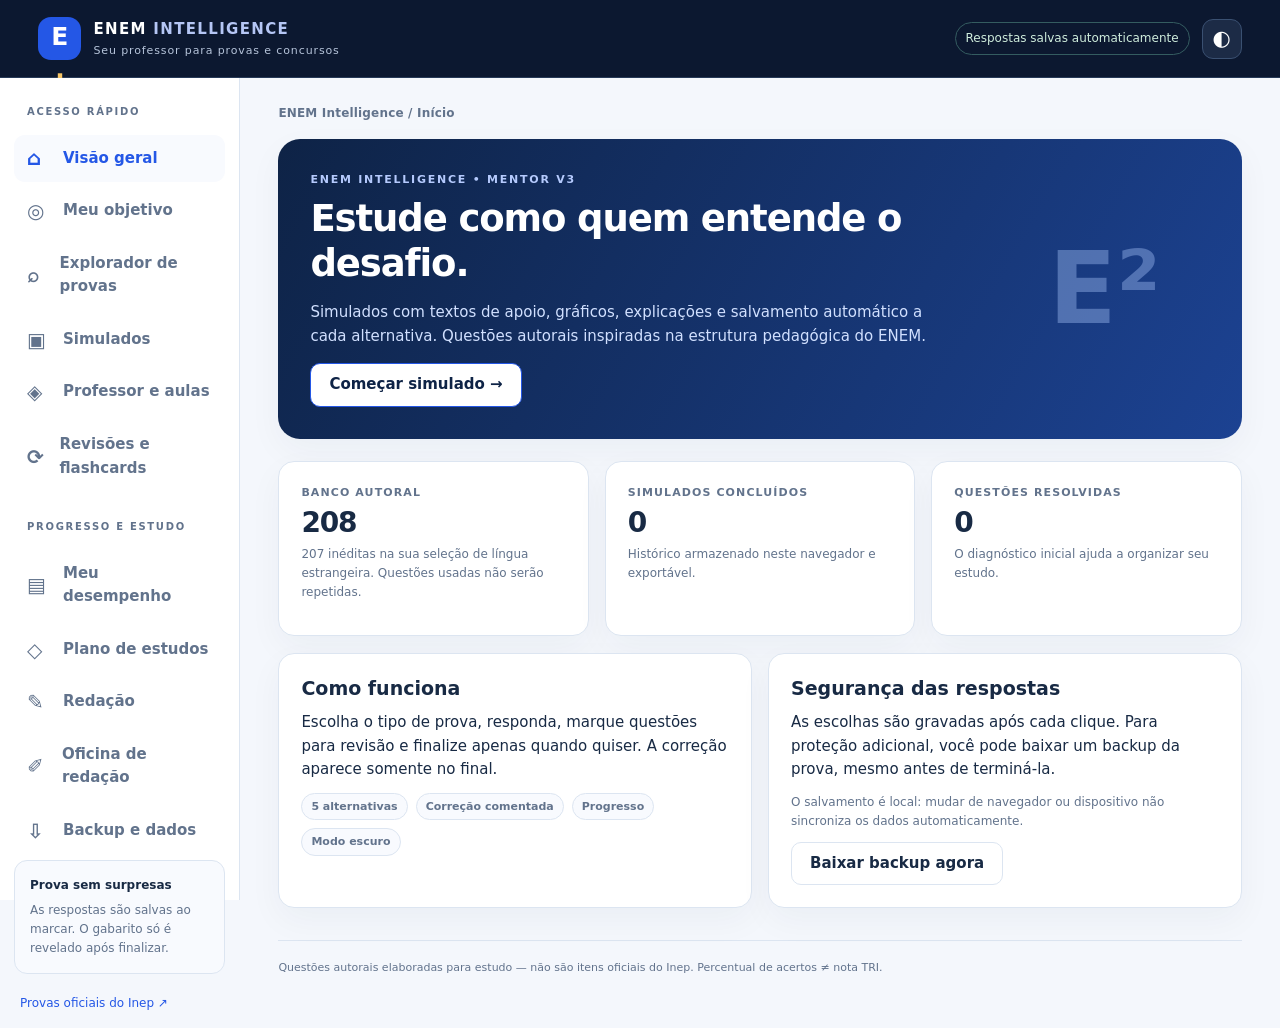
==== index.html @ 6d813be5 "feat: dois modos de tempo nos simulados com finalização automática segura" ====
<!doctype html>
<html lang="pt-BR">
<head>
  <meta charset="UTF-8">
  <meta name="viewport" content="width=device-width, initial-scale=1">
  <meta name="theme-color" content="#0c1830">
  <meta name="description" content="ENEM Intelligence: simulados autorais com textos de apoio, gráficos, correção comentada e salvamento automático.">
  <title>ENEM Intelligence | Simulador de provas</title>
  <style id="bundled-styles">:root{--bg:#f4f7fc;--card:#fff;--wash:#f8fafe;--text:#182a44;--muted:#62738c;--border:#dce5f1;--navy:#0c1830;--blue:#2457e6;--accent:#f5b547;--good:#08785e;--bad:#b43842;--warn:#886111;--goodbg:#e6f7ef;--badbg:#ffedf0;--warnbg:#fff6e3;--shadow:0 12px 34px rgba(21,43,78,.045)}
[data-theme=dark]{--bg:#0b1528;--card:#14223a;--wash:#182945;--text:#edf3ff;--muted:#a9bdd8;--border:#30435d;--navy:#081222;--blue:#85a6ff;--accent:#f5b547;--good:#69e2b6;--bad:#ff9ea4;--warn:#ffda8c;--goodbg:#10392f;--badbg:#462934;--warnbg:#49391e;--shadow:none}
*{box-sizing:border-box}html{scroll-behavior:smooth}body{margin:0;background:var(--bg);color:var(--text);font:15px/1.57 system-ui,-apple-system,Segoe UI,Roboto,Arial,sans-serif}button,input,textarea,select{font:inherit}button{cursor:pointer}button:disabled{cursor:not-allowed;opacity:.45}a{color:var(--blue)}.hidden{display:none!important}.skip{position:absolute;left:-999px;top:8px;background:#fff;color:#001;padding:8px;z-index:500}.skip:focus{left:8px}button:focus-visible,input:focus-visible,select:focus-visible,textarea:focus-visible,a:focus-visible{outline:3px solid var(--accent);outline-offset:3px}
.topbar{height:78px;background:var(--navy);color:#fff;display:flex;justify-content:space-between;align-items:center;padding:0 clamp(18px,3vw,44px);position:sticky;top:0;z-index:20;border-bottom:1px solid #273a58}.brand{display:flex;gap:12px;align-items:center;color:#fff;text-decoration:none}.brand strong{display:block;letter-spacing:.09em;font-size:15px}.brand em{font-style:normal;color:#b5c6f5}.brand small{display:block;color:#b6c4da;font-size:11px;letter-spacing:.08em}.logo{background:var(--blue);display:grid;place-items:center;width:43px;height:43px;border-radius:13px;font-size:25px;font-weight:900}.logo span{color:#f5c567}.top-actions{display:flex;align-items:center;gap:12px}.save-pill{font-size:12px;color:#cfecdc;border:1px solid #345c60;border-radius:50px;padding:6px 10px;max-width:260px}.save-pill.warn{color:#ffe9b6;border-color:#8f742b}.icon-btn{border:1px solid #3a5071;background:#1c2b46;color:#fff;border-radius:11px;min-width:40px;height:40px;font-size:21px}.mobile-menu{display:none}.shell{display:grid;grid-template-columns:240px minmax(0,1fr);min-height:calc(100vh - 78px)}.sidebar{position:sticky;top:78px;align-self:start;height:calc(100vh - 78px);background:var(--card);border-right:1px solid var(--border);padding:26px 14px;display:flex;flex-direction:column;gap:5px}.side-label{font-size:10px;font-weight:800;letter-spacing:.17em;color:var(--muted);margin:0 13px 10px}.navitem{border:0;width:100%;text-align:left;background:transparent;color:var(--muted);border-radius:11px;padding:12px 13px;display:flex;gap:14px;align-items:center;font-weight:650}.navitem span{font-size:20px;width:22px;line-height:1}.navitem:hover,.navitem.active{background:var(--wash);color:var(--blue)}.side-note{border:1px solid var(--border);padding:15px;margin-top:auto;background:var(--wash);border-radius:13px;display:grid;gap:7px}.side-note strong{font-size:12px}.side-note span{font-size:12px;color:var(--muted)}.side-link{font-size:12px;text-decoration:none;padding:15px 6px}.main{width:100%;min-width:0;max-width:1230px;margin:auto;padding:34px clamp(15px,3vw,46px)}.view{animation:fade .14s ease}@keyframes fade{from{opacity:.4}to{opacity:1}}.eyebrow{color:var(--blue);font-size:11px;letter-spacing:.16em;font-weight:850;text-transform:uppercase;margin:0 0 7px}.page-title{font-weight:830;letter-spacing:-.03em;font-size:clamp(26px,3.3vw,39px);line-height:1.2;margin:0 0 8px}.lead{margin:0 0 23px;color:var(--muted);max-width:820px}.hero{background:linear-gradient(120deg,#0e2346,#1c4292);border-radius:22px;color:white;padding:32px;display:grid;grid-template-columns:minmax(0,1fr) 210px;gap:24px;box-shadow:var(--shadow);margin:0 0 22px;overflow:hidden}.hero .eyebrow{color:#b5cafd}.hero h1{font-size:clamp(26px,3vw,37px);line-height:1.22;letter-spacing:-.03em;margin:8px 0}.hero p{color:#d1e0ff;max-width:620px}.hero-art{display:grid;place-items:center;font-weight:900;color:#afcaff;font-size:100px;opacity:.38}.hero .button{background:white;color:#0e2346}.grid{display:grid;gap:16px}.cols3{grid-template-columns:repeat(3,minmax(0,1fr))}.cols2{grid-template-columns:repeat(2,minmax(0,1fr))}.card{background:var(--card);border:1px solid var(--border);border-radius:16px;padding:22px;box-shadow:var(--shadow);min-width:0}.card h2,.card h3{margin:0 0 11px;font-size:19px;line-height:1.3}.card p{margin:0 0 11px}.muted{color:var(--muted)}.small{font-size:12px}.tiny{font-size:11px}.kpi{font-size:28px;font-weight:900;letter-spacing:-.04em}.chip{display:inline-block;padding:4px 9px;border-radius:50px;background:var(--wash);border:1px solid var(--border);color:var(--muted);font-size:11px;font-weight:750}.btnrow{display:flex;flex-wrap:wrap;gap:10px;align-items:center;margin-top:16px}.button{background:var(--blue);border:1px solid var(--blue);color:#fff;border-radius:10px;padding:11px 18px;font-weight:750;display:inline-flex;align-items:center;justify-content:center;gap:8px;text-decoration:none;line-height:1.3}.button.secondary{background:var(--card);color:var(--text);border-color:var(--border)}.button.danger{background:var(--badbg);color:var(--bad);border-color:var(--bad)}.button.ghost{background:transparent;color:var(--blue);border-color:transparent}.button:hover:not(:disabled){filter:brightness(.95)}.field{display:grid;gap:6px;margin-bottom:15px}.field label,.label{font-weight:700;font-size:13px}.input,select,textarea{background:var(--card);border:1px solid var(--border);border-radius:10px;padding:11px 13px;color:var(--text);width:100%;min-height:43px}.input:focus,select:focus,textarea:focus{border-color:var(--blue)}textarea{resize:vertical;min-height:210px}.choices{display:grid;gap:9px}.choice{display:flex;align-items:flex-start;gap:11px;border:1px solid var(--border);background:var(--card);padding:13px 14px;border-radius:11px;cursor:pointer;line-height:1.5}.choice:hover{border-color:var(--blue);background:var(--wash)}.choice:has(input:checked){border-color:var(--blue);background:var(--wash);box-shadow:0 0 0 1px var(--blue) inset}.choice input{accent-color:var(--blue);min-width:17px;width:17px;height:17px;margin:3px 0 0;flex-shrink:0}.choice-letter{font-weight:850;color:var(--blue);min-width:22px}.progress-track{background:var(--border);height:8px;border-radius:50px;overflow:hidden}.progress-fill{height:100%;background:var(--blue);transition:width .16s}.exam-top{position:sticky;top:78px;z-index:10;background:var(--bg);padding:10px 0 15px}.exam-head{display:flex;gap:12px;flex-wrap:wrap;align-items:center;justify-content:space-between;margin-bottom:8px}.exam-head h2{margin:0;font-size:19px}.exam-shell{display:grid;grid-template-columns:minmax(0,1fr) 260px;align-items:start;gap:20px}.exam-question{padding:26px}.q-heading{display:flex;justify-content:space-between;gap:8px;align-items:center;margin-bottom:18px}.stimulus{background:var(--wash);border-left:4px solid #809cce;border-radius:8px;padding:18px;margin:14px 0 20px;white-space:pre-line;line-height:1.7}.stimulus .source{display:block;margin-top:12px;color:var(--muted);font-size:11px;font-style:italic}.question-stem{font-size:17px;font-weight:760;margin-bottom:18px}.figure{margin:16px auto;text-align:center;overflow:auto;max-width:100%;padding:9px;background:var(--card);border:1px solid var(--border);border-radius:12px}.figure svg{display:block;max-width:100%;height:auto;margin:auto}.figure figcaption{font-size:11px;color:var(--muted);margin-top:8px}.q-sidebar{position:sticky;top:172px}.q-grid{display:grid;grid-template-columns:repeat(5,1fr);gap:6px}.q-dot{border:1px solid var(--border);border-radius:7px;background:var(--wash);color:var(--muted);font-size:12px;height:35px;font-weight:700}.q-dot.done{background:var(--goodbg);color:var(--good);border-color:var(--good)}.q-dot.flagged{box-shadow:0 0 0 2px var(--accent) inset}.q-dot.current{outline:2px solid var(--blue);outline-offset:1px}.notice{border:1px solid var(--border);border-left:4px solid var(--blue);border-radius:11px;background:var(--card);padding:13px 16px;margin-bottom:16px}.notice.warn{border-left-color:var(--warn);background:var(--warnbg)}.notice.bad{border-left-color:var(--bad);background:var(--badbg)}.notice.good{border-left-color:var(--good);background:var(--goodbg)}.status-good{color:var(--good)}.status-bad{color:var(--bad)}.status-warn{color:var(--warn)}.result-block{margin-bottom:15px}.answer-box{padding:14px;border-radius:10px;background:var(--wash);border-left:4px solid var(--blue);margin-top:13px}.answer-box.correct{background:var(--goodbg);border-left-color:var(--good)}.answer-box.wrong{background:var(--badbg);border-left-color:var(--bad)}.answer-box.blank{background:var(--wash);border-left-color:var(--muted)}.pill{font-size:12px;display:inline-block;padding:5px 9px;border-radius:6px;background:var(--wash);border:1px solid var(--border)}.statbar{height:9px;border-radius:12px;background:var(--border);overflow:hidden;margin:7px 0 12px}.statbar>div{height:100%;background:var(--blue)}.bar-list{display:grid;gap:12px}.empty{border:1px dashed var(--border);border-radius:14px;padding:26px;text-align:center;color:var(--muted)}.table-wrap{overflow-x:auto}table{width:100%;border-collapse:collapse;text-align:left}th,td{padding:11px;border-bottom:1px solid var(--border);vertical-align:top}th{color:var(--muted);font-size:12px}td{font-size:13px}.plan-day{display:flex;gap:13px;border-bottom:1px solid var(--border);padding:16px 0}.plan-day:last-child{border:0}.plan-num{height:38px;width:38px;border-radius:12px;background:var(--wash);display:grid;place-items:center;color:var(--blue);font-weight:900;flex-shrink:0}.modal-overlay{position:fixed;inset:0;background:#071326bd;z-index:200;display:grid;place-items:center;padding:15px}.modal{background:var(--card);width:min(530px,100%);padding:25px;border-radius:20px;box-shadow:0 20px 75px #0005}.modal h2{margin:0 0 9px;font-size:23px}.modal p{color:var(--muted);margin:0 0 11px}.modal .btnrow{justify-content:flex-end}.foot{margin:32px 0 0;color:var(--muted);border-top:1px solid var(--border);padding:18px 0;font-size:11px}.stack{display:grid;gap:15px}.divider{height:1px;background:var(--border);margin:17px 0}.taglist{display:flex;gap:8px;flex-wrap:wrap}.section-kicker{font-size:11px;font-weight:800;letter-spacing:.1em;color:var(--muted);text-transform:uppercase}.toggle{display:inline-flex;gap:8px;align-items:center}.toggle input{accent-color:var(--blue)}.summary{font-size:13px;margin:0 0 10px;color:var(--muted)}
@media(max-width:1100px){.cols3{grid-template-columns:repeat(2,minmax(0,1fr))}.exam-shell{grid-template-columns:1fr}.q-sidebar{position:static;order:-1}}@media(max-width:780px){.topbar{height:70px;padding:0 15px}.shell{display:block}.sidebar{position:fixed;z-index:25;top:70px;bottom:0;left:0;transform:translateX(-106%);height:calc(100dvh - 70px);width:min(270px,85vw);transition:transform .2s;box-shadow:18px 0 35px #0003}.sidebar.open{transform:translateX(0)}.mobile-menu{display:block}.save-pill{font-size:10px;max-width:150px}.main{padding:21px 13px}.hero{grid-template-columns:1fr;padding:25px}.hero-art{display:none}.cols3,.cols2{grid-template-columns:1fr}.exam-top{top:70px}.card{padding:17px}.exam-question{padding:18px}.exam-head h2{font-size:16px}.question-stem{font-size:15px}.choice{padding:12px}.btnrow>.button{flex-grow:1}.brand strong{font-size:12px}.brand small{font-size:9px}.logo{width:36px;height:36px;font-size:20px}.modal{padding:20px}}@media(prefers-reduced-motion:reduce){html{scroll-behavior:auto}*{animation:none!important;transition:none!important}}
/* Universal Mentor v3 — respeita os tokens visuais e tema existentes. */
.mentor-slab{margin:18px 0}.mentor-slab h2{margin-top:0}
.wizard{max-width:850px}.stepbar{width:100%;height:8px;background:var(--border);border-radius:99px;overflow:hidden;margin-bottom:14px}.stepbar>div{height:100%;background:var(--blue);transition:width .2s}
.daygrid,.tagchecks{display:flex;flex-wrap:wrap;gap:8px;margin-top:8px}.daypick,.tagchecks label{display:flex;align-items:center;gap:6px;padding:9px 12px;border:1px solid var(--border);background:var(--wash);border-radius:9px;cursor:pointer}.daypick input,.tagchecks input{accent-color:var(--blue)}
.mentor-detail{display:flex;flex-wrap:wrap;gap:8px;margin-bottom:14px}.study-panel{padding:16px 20px;border:1px solid var(--border);border-radius:12px;background:var(--wash);margin:15px 0}.study-panel h3{font-size:15px;margin:16px 0 6px}.study-panel h3:first-child{margin-top:0}.study-panel p{margin:0 0 12px}.mentor-details{border:1px solid var(--border);border-radius:10px;padding:13px;margin:12px 0}.mentor-details summary{cursor:pointer;font-weight:700}.mentor-edital{min-height:190px}.mentor-writing-text{min-height:380px;line-height:1.85;padding:18px;font-size:16px}.writing-topic{font-size:20px;font-weight:750;color:var(--text)}
.flashcard{border-radius:14px;background:var(--wash);padding:35px 18px;min-height:205px;display:flex;flex-direction:column;justify-content:center;text-align:center;border:1px solid var(--border);margin:15px 0}.flashcard h3{font-size:19px;margin:10px 0}
.revision-line{display:flex;justify-content:space-between;gap:12px;align-items:start;padding:12px 0;border-bottom:1px solid var(--border);font-size:14px}.revision-line>span{color:var(--muted);text-align:right}.plan-list{margin-top:16px}.plan-day{display:flex;justify-content:space-between;gap:12px;align-items:center;padding:15px;border-bottom:1px solid var(--border)}.plan-day:last-child{border-bottom:0}.plan-day>.btnrow{flex-shrink:0}.plan-day p{margin:4px 0}
@media(max-width:700px){.plan-day{align-items:stretch;flex-direction:column}.plan-day>.btnrow{justify-content:flex-start}.revision-line{flex-direction:column;gap:4px}.revision-line>span{text-align:left}.flashcard{padding:28px 12px}.mentor-writing-text{min-height:320px}}

@media(max-width:780px){.sidebar{overflow-y:auto;overscroll-behavior:contain;-webkit-overflow-scrolling:touch}}

/* V4: navegação mais direta e completa, sem remover módulos anteriores */
.breadcrumb{font-size:12px;font-weight:650;color:var(--muted);margin:-8px 0 16px;letter-spacing:.015em}
.mobile-nav{display:none}
.q-tools{display:flex;align-items:center;gap:7px;margin:12px 0 16px;flex-wrap:wrap}
.q-tools label{flex:1 0 100%}
.q-tools input{width:85px!important;min-width:85px}
.q-tools .button{min-width:55px;min-height:43px}
.navitem.active{font-weight:800}
.sidebar .side-label:not(:first-child){margin-top:22px}
#count-hint{line-height:1.5}
#cfg-count option:disabled{color:#64748b}
@media(max-width:780px){
 .main{padding-bottom:104px}
 .mobile-nav{display:grid;grid-template-columns:repeat(5,minmax(0,1fr));position:fixed;bottom:0;left:0;right:0;z-index:40;background:var(--card);border-top:1px solid var(--border);padding:7px 6px calc(7px + env(safe-area-inset-bottom,0px));box-shadow:0 -7px 28px #00173b13}
 .mobile-nav button{border:0;background:transparent;color:var(--muted);font-size:23px;padding:5px 1px;display:flex;align-items:center;justify-content:center;gap:2px;flex-direction:column;min-width:0;border-radius:8px}
 .mobile-nav button span{font-size:10px;font-weight:650;white-space:nowrap}
 .mobile-nav button.active{color:var(--blue);background:var(--wash)}
 .breadcrumb{margin-top:2px}
 .q-sidebar{max-width:100%;overflow:hidden}
 .q-grid{grid-template-columns:repeat(7,minmax(0,1fr))}
 .exam-head{gap:6px}
 .exam-top{top:70px}
}
@media(max-width:380px){.mobile-nav button span{font-size:9px}.q-grid{grid-template-columns:repeat(6,minmax(0,1fr))}}

/* Contagem regressiva: atenção visual apenas nos cinco minutos finais */
#exam-timer.timer-low{color:#b91c1c;background:#fff1f2;border-color:#fda4af;font-weight:700}
[data-theme="dark"] #exam-timer.timer-low{color:#fecaca;background:#641b2b;border-color:#fb7185}
</style>
  <script data-source="questions.js">
/* Questões originais autorais. Não são itens oficiais do ENEM. */
window.QUESTION_BANK=[{"id":"Q001","area":"Linguagens","subject":"Português","topic":"Interpretação de textos","context":"Em uma ação de conscientização ambiental, um cartaz apresenta a mensagem: “A torneira não sabe quando você precisa de água. Você sabe quando precisa fechá-la.” O texto circula em escolas e repartições públicas.","stem":"O efeito persuasivo da campanha se constrói principalmente pela","options":["apresentação de uma pesquisa científica sobre consumo doméstico.","personificação da torneira para atribuir responsabilidade ao leitor.","comparação matemática entre diferentes tarifas de água.","defesa de que somente governos devem economizar recursos.","substituição da linguagem verbal por sinais exclusivamente visuais."],"answer":1,"explanation":"A personificação (“a torneira não sabe”) cria contraste com o conhecimento e a responsabilidade humana, mobilizando o leitor a agir.","visual":null,"difficulty":"Média","origin":"Questão autoral","source":"Material original ENEM Intelligence — sem vínculo com o Inep"},{"id":"Q002","area":"Linguagens","subject":"Português","topic":"Interpretação multimodal","context":"Um boletim de uma biblioteca municipal registrou o número de livros emprestados ao longo de quatro meses. A campanha de incentivo à leitura começou em março.","stem":"Considerando os dados do gráfico, qual conclusão é diretamente sustentada por eles?","options":["O número de empréstimos caiu após o início da campanha.","O mês de fevereiro apresentou o maior volume de empréstimos.","O crescimento entre março e abril foi de 100 livros.","Abril teve mais empréstimos do que janeiro e fevereiro juntos.","Os empréstimos aumentaram de fevereiro para março e de março para abril."],"answer":4,"explanation":"O gráfico apresenta janeiro=120, fevereiro=100, março=150 e abril=190. Houve crescimento de fevereiro a março e novamente de março a abril; a soma de janeiro e fevereiro é 220, maior que 190.","visual":{"type":"bar","title":"Empréstimos mensais na biblioteca","labels":["Jan","Fev","Mar","Abr"],"values":[120,100,150,190],"unit":"livros"},"difficulty":"Média","origin":"Questão autoral","source":"Material original ENEM Intelligence — sem vínculo com o Inep"},{"id":"Q003","area":"Linguagens","subject":"Português","topic":"Gêneros textuais","context":"Em um aplicativo de transporte, o usuário encontra o aviso: “Seu veículo chegará em aproximadamente 6 minutos. Confirme o local de embarque e mantenha o celular por perto”.","stem":"Nesse contexto, a função principal do aviso é","options":["narrar ficcionalmente a viagem de um personagem.","defender uma tese política sobre mobilidade urbana.","orientar o comportamento do usuário em uma situação prática.","produzir humor por meio de ambiguidades intencionais.","apresentar uma crítica literária de um serviço."],"answer":2,"explanation":"O texto instrui o usuário sobre procedimentos ligados a uma situação concreta de uso do aplicativo.","visual":null,"difficulty":"Média","origin":"Questão autoral","source":"Material original ENEM Intelligence — sem vínculo com o Inep"},{"id":"Q004","area":"Linguagens","subject":"Português","topic":"Variação linguística","context":"Uma estudante escreveu em mensagem para colegas: “A gente se vê depois da aula”. Em um relatório escolar, optou por “Nós nos encontraremos após a aula”. Ambas as formas cumprem seu propósito comunicativo.","stem":"A mudança de registro revela","options":["adequação das escolhas linguísticas aos interlocutores e às situações.","que a linguagem informal não apresenta regularidades gramaticais.","que a norma-padrão deve ser obrigatória em qualquer conversa.","que variedades da língua não podem coexistir em uma sociedade.","que o português muda somente por razões geográficas."],"answer":0,"explanation":"Diferentes situações pedem diferentes graus de formalidade; o uso de uma variedade não implica inferioridade de outra.","visual":null,"difficulty":"Média","origin":"Questão autoral","source":"Material original ENEM Intelligence — sem vínculo com o Inep"},{"id":"Q005","area":"Linguagens","subject":"Português","topic":"Coesão e conectivos","context":"“O município ampliou a coleta seletiva. ______, a quantidade de resíduos enviados aos aterros permaneceu elevada, pois a participação dos moradores ainda era baixa.”","stem":"Qual conectivo preenche a lacuna mantendo a relação de oposição entre as informações?","options":["Portanto","Porque","Além disso","Entretanto","Assim"],"answer":3,"explanation":"“Entretanto” marca contraste: houve expansão da coleta seletiva, mas o volume destinado a aterros continuou alto.","visual":null,"difficulty":"Média","origin":"Questão autoral","source":"Material original ENEM Intelligence — sem vínculo com o Inep"},{"id":"Q006","area":"Linguagens","subject":"Português","topic":"Ironia e efeitos de sentido","context":"Em uma postagem, uma pessoa fotografa uma rua totalmente alagada e escreve: “Uma ótima piscina pública, inaugurada depois de quinze minutos de chuva”. A legenda acompanha uma crítica à infraestrutura urbana.","stem":"O efeito de sentido predominante é a","options":["neutralidade informativa, com descrição objetiva da rua.","ironia, ao elogiar aparentemente uma situação problemática.","defesa literal de novas piscinas no espaço urbano.","reprodução fiel de uma propaganda turística.","comparação científica dos níveis de precipitação."],"answer":1,"explanation":"A legenda usa elogio aparente para criticar alagamentos e problemas de drenagem.","visual":null,"difficulty":"Média","origin":"Questão autoral","source":"Material original ENEM Intelligence — sem vínculo com o Inep"},{"id":"Q007","area":"Linguagens","subject":"Literatura","topic":"Modernismo brasileiro","context":"Em um poema do século XX, um eu lírico incorpora expressões coloquiais, cenas corriqueiras e uma visão crítica dos costumes, rompendo com o vocabulário excessivamente solene de tradições anteriores.","stem":"Esse procedimento se aproxima de uma característica importante do Modernismo brasileiro: ","options":["a defesa da imitação rígida de modelos clássicos.","a proibição de temas urbanos na literatura.","a valorização exclusiva dos padrões europeus.","o abandono de toda referência à cultura brasileira.","a experimentação estética e a aproximação da língua cotidiana."],"answer":4,"explanation":"O Modernismo brasileiro explorou experimentação formal e linguagem cotidiana, entre outras estratégias de renovação estética.","visual":null,"difficulty":"Média","origin":"Questão autoral","source":"Material original ENEM Intelligence — sem vínculo com o Inep"},{"id":"Q008","area":"Linguagens","subject":"Artes","topic":"Arte e patrimônio","context":"Um grupo de artistas urbanos transforma um muro abandonado em um painel com imagens da memória de moradores do bairro. O projeto inclui entrevistas com antigos trabalhadores e crianças da comunidade.","stem":"Nessa intervenção, a arte atua principalmente como","options":["substituta obrigatória dos documentos oficiais.","mecanismo de apagamento das diferenças culturais.","meio de valorização da memória coletiva e de pertencimento.","atividade que impede a participação da comunidade.","recurso para tornar idênticas todas as narrativas do bairro."],"answer":2,"explanation":"A arte pública pode dar visibilidade às histórias locais e fortalecer a identidade coletiva.","visual":null,"difficulty":"Média","origin":"Questão autoral","source":"Material original ENEM Intelligence — sem vínculo com o Inep"},{"id":"Q009","area":"Linguagens","subject":"Português","topic":"Intertextualidade","context":"Uma campanha de vacinação adapta a frase conhecida “Quem tem boca vai a Roma” para “Quem tem informação vai se proteger”. A construção recupera uma expressão familiar ao público.","stem":"O principal recurso utilizado é","options":["intertextualidade, com reformulação de um enunciado conhecido.","citação acadêmica formal com indicação de página.","uso de linguagem técnica exclusiva de profissionais da saúde.","negação de qualquer vínculo com discursos anteriores.","descrição impessoal de um procedimento laboratorial."],"answer":0,"explanation":"A campanha dialoga com um ditado popular, alterando-o para produzir novo sentido.","visual":null,"difficulty":"Média","origin":"Questão autoral","source":"Material original ENEM Intelligence — sem vínculo com o Inep"},{"id":"Q010","area":"Linguagens","subject":"Português","topic":"Argumentação","context":"Em um artigo de opinião, lê-se: “É necessário investir em bibliotecas públicas, porque esses espaços oferecem acesso gratuito ao conhecimento e reduzem barreiras educacionais”.","stem":"A parte iniciada por “porque” funciona como","options":["repetição da tese sem novos elementos.","marcador de tempo que organiza uma sequência narrativa.","oposição à proposta de ampliar bibliotecas.","justificativa para o posicionamento defendido.","uma pergunta cuja resposta fica em aberto."],"answer":3,"explanation":"A oração apresenta a razão usada para sustentar a tese de investir em bibliotecas.","visual":null,"difficulty":"Média","origin":"Questão autoral","source":"Material original ENEM Intelligence — sem vínculo com o Inep"},{"id":"Q011","area":"Linguagens","subject":"Inglês","topic":"Leitura em língua estrangeira","context":"No mural de uma universidade, aparece o aviso: “Bring your own bottle. Water refill stations are available throughout the campus. Small actions reduce plastic waste.”","stem":"A mensagem em inglês incentiva os estudantes a","options":["comprar novas garrafas descartáveis todos os dias.","levar garrafas reutilizáveis e evitar resíduos plásticos.","parar de beber água durante as atividades.","substituir o abastecimento de água por bebidas industrializadas.","usar apenas garrafas de vidro compradas na universidade."],"answer":1,"explanation":"“Bring your own bottle” pede que cada um leve sua garrafa; “refill stations” são pontos de reabastecimento e “reduce plastic waste” significa reduzir resíduos plásticos.","visual":null,"difficulty":"Média","origin":"Questão autoral","source":"Material original ENEM Intelligence — sem vínculo com o Inep"},{"id":"Q012","area":"Linguagens","subject":"Espanhol","topic":"Leitura em língua estrangeira","context":"Um aviso em uma estação de trem informa: “Por motivos de mantenimiento, los trenes saldrán del andén 4 hasta nuevo aviso. Consulte los paneles antes de viajar”.","stem":"O comunicado orienta os passageiros a","options":["deixar de usar o transporte ferroviário indefinidamente.","comprar passagens no guichê número quatro.","ignorar os painéis da estação.","esperar a chegada dos trens em qualquer plataforma.","verificar a mudança temporária da plataforma de embarque."],"answer":4,"explanation":"“Los trenes saldrán del andén 4” indica que os trens sairão da plataforma 4; os painéis devem ser consultados.","visual":null,"difficulty":"Média","origin":"Questão autoral","source":"Material original ENEM Intelligence — sem vínculo com o Inep"},{"id":"Q013","area":"Linguagens","subject":"Português","topic":"Linguagem verbal e não verbal","context":"Um infográfico sobre descarte de lixo eletrônico combina o desenho de um telefone quebrado, o símbolo de reciclagem e a frase “Não jogue seu futuro no lixo: procure um ponto de coleta”.","stem":"O uso combinado de imagem, símbolo e texto contribui para","options":["apagar a função persuasiva do cartaz.","exigir leitura exclusivamente técnica do público.","reforçar visualmente a orientação sobre o descarte adequado.","demonstrar que imagens substituem toda comunicação verbal.","transformar uma campanha em texto narrativo literário."],"answer":2,"explanation":"Elementos visuais e verbais se complementam para orientar o público sobre a destinação do lixo eletrônico.","visual":{"type":"poster","kind":"ewaste"},"difficulty":"Média","origin":"Questão autoral","source":"Material original ENEM Intelligence — sem vínculo com o Inep"},{"id":"Q014","area":"Linguagens","subject":"Educação Física","topic":"Práticas corporais e saúde","context":"Uma escola substituiu a proposta de “escolher apenas os melhores atletas” por aulas com diferentes jogos, ritmos, esportes adaptados e atividades escolhidas coletivamente.","stem":"A mudança amplia a educação física ao favorecer","options":["participação, diversidade e acesso às práticas corporais.","seleção precoce de talentos como único objetivo educacional.","eliminação das diferenças entre estudantes por competição.","restrição das aulas a resultados esportivos profissionais.","exclusão de práticas culturais não competitivas."],"answer":0,"explanation":"A abordagem inclusiva valoriza diversidade cultural, participação e o direito de experimentar diferentes práticas corporais.","visual":null,"difficulty":"Média","origin":"Questão autoral","source":"Material original ENEM Intelligence — sem vínculo com o Inep"},{"id":"Q015","area":"Linguagens","subject":"Português","topic":"Funções da linguagem","context":"Em uma oficina de escrita, a professora pede: “Observe como a palavra ‘tempo’ aparece repetida e como o ritmo dessa repetição modifica a leitura do poema”.","stem":"A atividade destaca principalmente a função","options":["referencial, por privilegiar dados estatísticos.","fática, por testar o canal de comunicação.","conativa, por orientar uma compra.","poética, por focalizar a construção formal da mensagem.","metalinguística, por traduzir um vocábulo estrangeiro."],"answer":3,"explanation":"A função poética destaca a forma e os recursos expressivos do próprio texto, como ritmo e repetição.","visual":null,"difficulty":"Média","origin":"Questão autoral","source":"Material original ENEM Intelligence — sem vínculo com o Inep"},{"id":"Q016","area":"Linguagens","subject":"Português","topic":"Leitura crítica de publicidade","context":"Uma propaganda de curso promete: “Aprenda uma língua em sete dias, sem esforço e com resultado garantido”. A peça não apresenta método, resultados comparativos nem condições para a garantia.","stem":"Uma leitura crítica dessa publicidade deve reconhecer que","options":["toda afirmação publicitária corresponde necessariamente a um resultado comprovado.","a ausência de evidências torna a promessa algo a ser verificado, não um fato demonstrado.","o uso de números garante a credibilidade científica da mensagem.","uma promessa comercial não exerce influência sobre o consumidor.","a linguagem persuasiva impede qualquer análise da informação."],"answer":1,"explanation":"A promessa usa linguagem persuasiva, mas carece de evidências e critérios para sustentar seu caráter absoluto.","visual":null,"difficulty":"Média","origin":"Questão autoral","source":"Material original ENEM Intelligence — sem vínculo com o Inep"},{"id":"Q017","area":"Humanas","subject":"História","topic":"Brasil Colonial e escravidão","context":"Na economia açucareira colonial, grandes propriedades utilizavam trabalho escravizado e orientavam a produção ao mercado externo. Os lucros se articulavam ao comércio atlântico e ao poder da metrópole.","stem":"Essa organização econômica expressa sobretudo","options":["predomínio de pequenas propriedades e produção familiar de subsistência.","rejeição ao trabalho compulsório na sociedade colonial.","isolamento do Brasil em relação às redes comerciais atlânticas.","a estrutura da plantation, com latifúndio, monocultura e exploração do trabalho.","distribuição equilibrada da renda entre trabalhadores e proprietários."],"answer":3,"explanation":"A plantation reunia grandes extensões de terra, monocultura exportadora e trabalho escravizado.","visual":null,"difficulty":"Média","origin":"Questão autoral","source":"Material original ENEM Intelligence — sem vínculo com o Inep"},{"id":"Q018","area":"Humanas","subject":"História","topic":"Resistências à escravidão","context":"Comunidades formadas por pessoas que fugiam do cativeiro desenvolveram formas próprias de organização social, produção agrícola, proteção e resistência. O Quilombo dos Palmares é um exemplo histórico expressivo.","stem":"Essas comunidades evidenciam","options":["a ausência de conflitos na ordem colonial.","a participação ativa de escravizados e libertos na resistência à escravidão.","o apoio permanente de todos os senhores de engenho.","a aceitação universal do trabalho compulsório.","o fim do tráfico atlântico no início da colonização."],"answer":1,"explanation":"Quilombos representaram diversas formas de resistência e construção de autonomia diante do regime escravista.","visual":null,"difficulty":"Média","origin":"Questão autoral","source":"Material original ENEM Intelligence — sem vínculo com o Inep"},{"id":"Q019","area":"Humanas","subject":"História","topic":"Independência e cidadania","context":"A Independência do Brasil, em 1822, rompeu a ligação política colonial com Portugal. Entretanto, muitas estruturas econômicas e sociais, inclusive o trabalho escravizado, permaneceram.","stem":"O processo pode ser interpretado como","options":["mudança política sem transformação imediata de todas as hierarquias sociais.","reforma que aboliu integralmente a escravidão no mesmo ano.","ruptura que distribuiu terras a todos os trabalhadores.","movimento que eliminou os conflitos entre elites regionais.","substituição imediata da monarquia por uma república democrática."],"answer":0,"explanation":"A separação política de Portugal não produziu, por si, a igualdade social nem extinguiu o trabalho escravizado.","visual":null,"difficulty":"Média","origin":"Questão autoral","source":"Material original ENEM Intelligence — sem vínculo com o Inep"},{"id":"Q020","area":"Humanas","subject":"História","topic":"Industrialização","context":"No século XIX, a expansão das fábricas alterou jornadas, formas de habitação e relações de trabalho. Trabalhadores passaram a organizar associações e greves em busca de melhores condições.","stem":"Esse cenário evidencia uma relação entre industrialização e","options":["eliminação imediata da desigualdade salarial.","redução completa da migração para as cidades.","desaparecimento dos conflitos trabalhistas.","substituição de todas as máquinas por trabalho doméstico.","formação de movimentos coletivos de reivindicação de direitos."],"answer":4,"explanation":"O crescimento do trabalho fabril foi acompanhado de organização operária e movimentos por direitos.","visual":null,"difficulty":"Média","origin":"Questão autoral","source":"Material original ENEM Intelligence — sem vínculo com o Inep"},{"id":"Q021","area":"Humanas","subject":"História","topic":"Era Vargas","context":"No Brasil da década de 1930 e dos anos seguintes, o Estado assumiu papel relevante na organização das relações trabalhistas e na industrialização. Essa atuação coexistiu com mecanismos autoritários, especialmente no Estado Novo.","stem":"Uma interpretação adequada do período reconhece","options":["a ausência de políticas para o trabalho urbano.","o enfraquecimento completo da ação estatal na economia.","a coexistência de direitos trabalhistas institucionalizados e centralização política.","a implantação permanente do voto universal sem restrições.","o abandono de toda política de industrialização nacional."],"answer":2,"explanation":"O período varguista combinou ampliação de marcos trabalhistas, intervenção estatal e autoritarismo, sobretudo entre 1937 e 1945.","visual":null,"difficulty":"Média","origin":"Questão autoral","source":"Material original ENEM Intelligence — sem vínculo com o Inep"},{"id":"Q022","area":"Humanas","subject":"História","topic":"Ditadura Militar","context":"Documentos da segunda metade do século XX registram restrições às liberdades políticas, censura e perseguição a opositores durante o regime militar brasileiro (1964–1985).","stem":"Esses registros indicam","options":["ampliação irrestrita das liberdades civis durante todo o regime.","ausência de oposição organizada e de movimentos sociais.","substituição do Estado por organizações comunitárias.","limitações à participação democrática e à liberdade de expressão.","fim do controle estatal sobre a comunicação."],"answer":3,"explanation":"A censura e a perseguição política são características documentadas do período autoritário.","visual":null,"difficulty":"Média","origin":"Questão autoral","source":"Material original ENEM Intelligence — sem vínculo com o Inep"},{"id":"Q023","area":"Humanas","subject":"História","topic":"Constituição de 1988","context":"A Constituição Federal de 1988 consolidou direitos civis, políticos e sociais no contexto da redemocratização, após duas décadas de ditadura militar.","stem":"O apelido “Constituição Cidadã” destaca","options":["o retorno ao voto censitário como princípio político.","a ampliação de direitos e garantias fundamentais.","a supressão de mecanismos de participação social.","a eliminação do direito de associação.","a restrição dos direitos trabalhistas ao setor industrial."],"answer":1,"explanation":"O texto constitucional de 1988 ampliou direitos e garantias, consolidando a ordem democrática.","visual":null,"difficulty":"Média","origin":"Questão autoral","source":"Material original ENEM Intelligence — sem vínculo com o Inep"},{"id":"Q024","area":"Humanas","subject":"Geografia","topic":"Urbanização e enchentes","context":"Uma cidade registrou aumento da área asfaltada e redução de parques urbanos em dez anos. Após chuvas intensas, cresceram as ocorrências de enxurradas em bairros densamente construídos.","stem":"Uma relação geográfica coerente com essa mudança é","options":["a impermeabilização reduz a infiltração e aumenta o escoamento superficial.","o asfalto aumenta necessariamente a absorção de água pelo solo.","a retirada de vegetação elimina os riscos de erosão.","a impermeabilização reduz a velocidade da água em todas as ruas.","o crescimento urbano dispensa planejamento de drenagem."],"answer":0,"explanation":"Superfícies impermeáveis dificultam a infiltração e podem intensificar enxurradas e alagamentos.","visual":null,"difficulty":"Média","origin":"Questão autoral","source":"Material original ENEM Intelligence — sem vínculo com o Inep"},{"id":"Q025","area":"Humanas","subject":"Geografia","topic":"Leitura de dados e população","context":"Um município publicou a evolução da população residente em bairros A, B e C no período de dez anos. O gráfico apresenta o número de moradores em milhares.","stem":"O bairro com o maior aumento absoluto de moradores entre o início e o fim do período foi","options":["o bairro A, com 5 mil moradores.","o bairro B, com 20 mil moradores.","o bairro C, com 15 mil moradores.","o bairro A, com 12 mil moradores.","o bairro B, com 5 mil moradores."],"answer":1,"explanation":"Bairro A: 20→32 (+12); B: 15→35 (+20); C: 30→45 (+15). O maior aumento absoluto foi de 20 mil no bairro B.","visual":{"type":"grouped","title":"População por bairro (milhares)","labels":["A","B","C"],"series":[{"name":"Ano inicial","values":[20,15,30]},{"name":"Ano final","values":[32,35,45]}],"unit":"mil habitantes"},"difficulty":"Média","origin":"Questão autoral","source":"Material original ENEM Intelligence — sem vínculo com o Inep"},{"id":"Q026","area":"Humanas","subject":"Geografia","topic":"Globalização produtiva","context":"Uma fabricante de aparelhos eletrônicos projeta o produto em um país, compra componentes em outros dois, monta em um terceiro e o vende em diferentes continentes.","stem":"Esse exemplo revela","options":["fim do comércio internacional e da circulação de capitais.","produção concentrada exclusivamente no mercado local.","integração de cadeias produtivas em diferentes territórios.","desaparecimento da divisão internacional do trabalho.","impossibilidade de articulação entre empresas e países."],"answer":2,"explanation":"A produção distribuída entre países evidencia cadeias globais de valor e interdependência econômica.","visual":null,"difficulty":"Média","origin":"Questão autoral","source":"Material original ENEM Intelligence — sem vínculo com o Inep"},{"id":"Q027","area":"Humanas","subject":"Geografia","topic":"Energia e meio ambiente","context":"Uma cidade pretende diversificar sua matriz elétrica com fontes renováveis. Entre as propostas, está instalar painéis solares em telhados de escolas, reduzindo parte do consumo da rede durante o dia.","stem":"Uma limitação técnica dessa proposta é","options":["a produção não depender das condições de iluminação.","a energia solar ser obrigatoriamente produzida por combustão.","a geração ocorrer de modo constante em qualquer horário.","a impossibilidade de produzir eletricidade em ambientes urbanos.","a variação da geração conforme a incidência de radiação solar."],"answer":4,"explanation":"A geração fotovoltaica depende da luz incidente e varia com horário, clima e localização.","visual":null,"difficulty":"Média","origin":"Questão autoral","source":"Material original ENEM Intelligence — sem vínculo com o Inep"},{"id":"Q028","area":"Humanas","subject":"Geografia","topic":"Agricultura e território","context":"Em determinada região, a expansão de monoculturas de exportação ocorre acompanhada de maior mecanização. Pequenos produtores relatam elevação do preço da terra e pressão para vender suas propriedades.","stem":"Uma questão socioespacial relacionada a esse processo é","options":["o desaparecimento de todos os mercados externos.","a concentração fundiária e os conflitos pelo uso da terra.","a redução obrigatória da produtividade agrícola.","a ausência de impactos sobre o emprego rural.","a garantia de distribuição igualitária de terras."],"answer":1,"explanation":"A expansão de atividades em grande escala pode intensificar concentração da terra e disputas territoriais.","visual":null,"difficulty":"Média","origin":"Questão autoral","source":"Material original ENEM Intelligence — sem vínculo com o Inep"},{"id":"Q029","area":"Humanas","subject":"Filosofia","topic":"Ética e cidadania","context":"Um conselho escolar discute como distribuir recursos escassos entre acessibilidade, biblioteca e equipamentos esportivos. O debate inclui os estudantes afetados e exige justificar as escolhas em critérios públicos.","stem":"Uma prática alinhada à ética democrática nesse caso é","options":["priorizar interesses pessoais de quem preside a reunião.","impedir a manifestação de grupos minoritários.","decidir sem divulgar critérios para evitar contestação.","considerar diferentes necessidades e justificar decisões coletivamente.","substituir a participação por decisões arbitrárias."],"answer":3,"explanation":"A deliberação democrática pressupõe participação, argumentação pública e consideração de direitos e necessidades.","visual":null,"difficulty":"Média","origin":"Questão autoral","source":"Material original ENEM Intelligence — sem vínculo com o Inep"},{"id":"Q030","area":"Humanas","subject":"Sociologia","topic":"Desigualdade social","context":"Uma pesquisa mostra que estudantes com acesso estável à internet, espaço silencioso e livros costumam enfrentar condições diferentes de estudo em relação àqueles sem esses recursos.","stem":"O exemplo evidencia principalmente","options":["a influência das condições materiais nas oportunidades educacionais.","a inexistência de fatores sociais na educação.","a igualdade automática de recursos entre todos os estudantes.","a eliminação de desigualdades pelo uso exclusivo de avaliações.","a irrelevância do ambiente doméstico no processo de aprendizagem."],"answer":0,"explanation":"Condições materiais e sociais podem ampliar ou restringir oportunidades educacionais.","visual":null,"difficulty":"Média","origin":"Questão autoral","source":"Material original ENEM Intelligence — sem vínculo com o Inep"},{"id":"Q031","area":"Humanas","subject":"Sociologia","topic":"Cultura e identidade","context":"Em uma cidade, grupos de imigrantes organizam eventos culinários, musicais e linguísticos, mantendo práticas de origem e criando novas tradições em contato com outros moradores.","stem":"O fenômeno pode ser compreendido como","options":["prova de que culturas são isoladas e imutáveis.","eliminação obrigatória das tradições locais.","interação cultural e reconstrução de identidades.","perda automática de todas as memórias coletivas.","impossibilidade de convivência entre grupos distintos."],"answer":2,"explanation":"Culturas se transformam pelo contato e por processos de identificação e pertencimento.","visual":null,"difficulty":"Média","origin":"Questão autoral","source":"Material original ENEM Intelligence — sem vínculo com o Inep"},{"id":"Q032","area":"Humanas","subject":"Geografia","topic":"Cartografia e escalas","context":"Um mapa escolar de escala 1:100.000 representa uma estrada retilínea com um segmento de 3 cm.","stem":"A distância real aproximada representada pelo segmento é","options":["300 m.","30 km.","100 km.","3 m.","3 km."],"answer":4,"explanation":"Cada 1 cm representa 100.000 cm = 1 km. Logo, 3 cm representam 3 km.","visual":null,"difficulty":"Média","origin":"Questão autoral","source":"Material original ENEM Intelligence — sem vínculo com o Inep"},{"id":"Q033","area":"Natureza","subject":"Biologia","topic":"Citologia e metabolismo","context":"Células musculares exigem energia para contração. Durante exercício aeróbio, moléculas orgânicas são oxidadas e a célula produz ATP em etapas que envolvem uma organela específica.","stem":"A organela diretamente associada à maior parte da produção de ATP nesse processo é a","options":["mitocôndria.","complexo de Golgi.","lisossomo.","vacúolo.","ribossomo."],"answer":0,"explanation":"A mitocôndria participa da respiração celular aeróbia e produz grande parte do ATP usado pelas células.","visual":null,"difficulty":"Média","origin":"Questão autoral","source":"Material original ENEM Intelligence — sem vínculo com o Inep"},{"id":"Q034","area":"Natureza","subject":"Biologia","topic":"Ecologia e energia","context":"Em um ambiente de campo, plantas são consumidas por gafanhotos, que servem de alimento a sapos; cobras podem predar os sapos. O fluxo de energia segue o sentido indicado no esquema.","stem":"Qual organismo ocupa o nível de consumidor secundário nessa cadeia?","options":["Plantas.","Gafanhotos.","Sapos.","Cobras.","Decompositores."],"answer":2,"explanation":"Plantas são produtores; gafanhotos, consumidores primários; sapos, secundários; cobras, terciários.","visual":{"type":"chain","labels":["Plantas","Gafanhotos","Sapos","Cobras"]},"difficulty":"Média","origin":"Questão autoral","source":"Material original ENEM Intelligence — sem vínculo com o Inep"},{"id":"Q035","area":"Natureza","subject":"Biologia","topic":"Vacinação e imunidade","context":"Uma campanha de saúde coletiva orienta a manter a vacinação em dia. Parte da proteção produzida por uma vacina envolve memória imunológica, que facilita respostas futuras ao mesmo agente.","stem":"A característica descrita depende principalmente","options":["da eliminação permanente de todos os microrganismos do ambiente.","da substituição da alimentação por imunizantes.","da produção de energia pelas hemácias.","da indução de resposta específica e formação de células de memória.","da ausência de participação de células do sistema imune."],"answer":3,"explanation":"Vacinas podem estimular resposta imune adaptativa e células de memória, favorecendo respostas mais rápidas e específicas em novas exposições.","visual":null,"difficulty":"Média","origin":"Questão autoral","source":"Material original ENEM Intelligence — sem vínculo com o Inep"},{"id":"Q036","area":"Natureza","subject":"Biologia","topic":"Genética mendeliana","context":"Em uma espécie vegetal, o alelo A é dominante sobre a. Dois indivíduos heterozigotos (Aa) são cruzados. Considere segregação mendeliana simples.","stem":"A probabilidade de produzir um descendente com genótipo aa é","options":["0%.","25%.","50%.","75%.","100%."],"answer":1,"explanation":"No cruzamento Aa × Aa, os genótipos esperados são AA, Aa, Aa e aa; um em quatro é aa: 25%.","visual":{"type":"punnett","top":["A","a"],"side":["A","a"]},"difficulty":"Média","origin":"Questão autoral","source":"Material original ENEM Intelligence — sem vínculo com o Inep"},{"id":"Q037","area":"Natureza","subject":"Biologia","topic":"Poluição e saneamento","context":"Após o lançamento de esgoto sem tratamento em um rio, observou-se aumento de matéria orgânica e proliferação de microrganismos decompositores. Em seguida, ocorreu morte de peixes por falta de oxigênio.","stem":"O fator mais diretamente relacionado à diminuição do oxigênio dissolvido é","options":["o aumento da radiação solar provocado pela matéria orgânica.","a interrupção completa da fotossíntese em todas as plantas.","a diminuição da temperatura da água pela decomposição.","a produção de gás oxigênio pela fermentação.","o consumo de oxigênio na decomposição da matéria orgânica."],"answer":4,"explanation":"Microrganismos aeróbios consomem oxigênio para decompor a matéria orgânica, podendo provocar hipóxia na água.","visual":null,"difficulty":"Média","origin":"Questão autoral","source":"Material original ENEM Intelligence — sem vínculo com o Inep"},{"id":"Q038","area":"Natureza","subject":"Biologia","topic":"Fotossíntese e respiração","context":"Um estudante afirma que plantas não realizam respiração celular porque produzem glicose pela fotossíntese. A professora explica que ambos os processos ocorrem no metabolismo vegetal.","stem":"A correção da professora se fundamenta no fato de que","options":["a respiração celular ajuda a disponibilizar energia na forma de ATP.","a fotossíntese impede a existência de mitocôndrias.","a glicose não pode participar do metabolismo vegetal.","o oxigênio é totalmente desnecessário às plantas.","a fotossíntese ocorre exclusivamente na ausência de luz."],"answer":0,"explanation":"Plantas fazem fotossíntese, mas também utilizam a respiração celular para produzir ATP a partir de moléculas orgânicas.","visual":null,"difficulty":"Média","origin":"Questão autoral","source":"Material original ENEM Intelligence — sem vínculo com o Inep"},{"id":"Q039","area":"Natureza","subject":"Química","topic":"Separação de misturas","context":"Uma comunidade retira água de um reservatório com partículas de areia em suspensão. Antes do tratamento final, o sistema precisa separar parte desse material sólido insolúvel da água.","stem":"O método adequado para essa etapa é","options":["destilação fracionada para separar gases.","eletrólise para transformar a areia.","filtração, que retém partículas sólidas no meio filtrante.","sublimação da água a temperatura ambiente.","fusão da areia para obter água potável."],"answer":2,"explanation":"A filtração separa sólidos insolúveis em suspensão do líquido. Potabilidade depende também de etapas adicionais.","visual":null,"difficulty":"Média","origin":"Questão autoral","source":"Material original ENEM Intelligence — sem vínculo com o Inep"},{"id":"Q040","area":"Natureza","subject":"Química","topic":"pH e concentração","context":"Duas soluções aquosas a 25 °C apresentam pH 3 e pH 5. A definição de pH relaciona-se ao logaritmo negativo da concentração de íons H+.","stem":"A solução de pH 3 apresenta concentração de H+ aproximadamente","options":["2 vezes maior.","10 vezes maior.","20 vezes maior.","100 vezes maior.","1000 vezes menor."],"answer":3,"explanation":"A escala de pH é logarítmica. Diferença de 2 unidades indica 10² = 100 vezes maior concentração de H+ na solução de menor pH.","visual":null,"difficulty":"Média","origin":"Questão autoral","source":"Material original ENEM Intelligence — sem vínculo com o Inep"},{"id":"Q041","area":"Natureza","subject":"Química","topic":"Estequiometria","context":"Na formação da água, a equação balanceada é 2 H₂ + O₂ → 2 H₂O. Admita condições ideais, reagentes puros e ausência de perdas.","stem":"Para consumir completamente 6 mol de H₂, a quantidade necessária de O₂ é","options":["1 mol.","3 mol.","6 mol.","9 mol.","12 mol."],"answer":1,"explanation":"A relação estequiométrica é 2 mol de H₂ para 1 mol de O₂. Para 6 mol de H₂: 6 × (1/2) = 3 mol de O₂.","visual":null,"difficulty":"Média","origin":"Questão autoral","source":"Material original ENEM Intelligence — sem vínculo com o Inep"},{"id":"Q042","area":"Natureza","subject":"Química","topic":"Densidade","context":"Em um experimento, dois líquidos não miscíveis são colocados no mesmo recipiente. O líquido A, de densidade 0,80 g/mL, forma a camada superior; o líquido B apresenta densidade 1,10 g/mL.","stem":"A disposição observada ocorre porque","options":["o líquido A apresenta maior densidade e afunda.","o líquido B evapora completamente.","a densidade é igual nos dois líquidos.","o líquido B sempre fica acima por conter mais massa total.","o líquido menos denso tende a ficar sobre o mais denso."],"answer":4,"explanation":"Em equilíbrio, líquidos imiscíveis de menor densidade tendem a ficar sobre os de maior densidade, como A sobre B.","visual":null,"difficulty":"Média","origin":"Questão autoral","source":"Material original ENEM Intelligence — sem vínculo com o Inep"},{"id":"Q043","area":"Natureza","subject":"Física","topic":"Cinemática","context":"Um ônibus percorre 180 km por uma estrada, mantendo velocidade média de 60 km/h durante o percurso. Desconsidere paradas.","stem":"O tempo necessário para completar o trajeto é","options":["3 horas.","2 horas.","4 horas.","6 horas.","120 horas."],"answer":0,"explanation":"t = distância / velocidade = 180 km / (60 km/h) = 3 h.","visual":null,"difficulty":"Média","origin":"Questão autoral","source":"Material original ENEM Intelligence — sem vínculo com o Inep"},{"id":"Q044","area":"Natureza","subject":"Física","topic":"Energia elétrica","context":"Uma lâmpada LED de potência 10 W fica ligada 5 horas por dia durante 30 dias. Para estimar o consumo de energia, usa-se potência × tempo.","stem":"O consumo de energia elétrica no período é","options":["0,15 kWh.","0,5 kWh.","1,5 kWh.","15 kWh.","150 kWh."],"answer":2,"explanation":"10 W = 0,01 kW. Tempo total = 5 × 30 = 150 h. Consumo = 0,01 × 150 = 1,5 kWh.","visual":null,"difficulty":"Média","origin":"Questão autoral","source":"Material original ENEM Intelligence — sem vínculo com o Inep"},{"id":"Q045","area":"Natureza","subject":"Física","topic":"Lei de Ohm","context":"Um resistor ideal de 6 Ω é ligado a uma fonte de tensão contínua de 12 V. Considere o circuito simples representado.","stem":"A intensidade da corrente elétrica que atravessa o resistor é","options":["0,5 A.","1 A.","1,5 A.","2 A.","6 A."],"answer":3,"explanation":"Pela Lei de Ohm, I = V/R = 12/6 = 2 A.","visual":{"type":"circuit","voltage":"12 V","resistance":"6 Ω"},"difficulty":"Média","origin":"Questão autoral","source":"Material original ENEM Intelligence — sem vínculo com o Inep"},{"id":"Q046","area":"Natureza","subject":"Física","topic":"Calorimetria","context":"Duas amostras de água com a mesma massa recebem a mesma quantidade de calor, sem perdas para o ambiente. A amostra A começa a 20 °C e a B a 30 °C.","stem":"Considerando o calor específico constante, qual conclusão é adequada?","options":["A amostra A necessariamente termina mais quente que a B.","As duas amostras sofrem a mesma variação de temperatura.","A amostra B não pode absorver energia.","A amostra A terá variação de temperatura igual a zero.","A amostra com menor temperatura inicial recebe mais calor."],"answer":1,"explanation":"Pela relação Q = m c ΔT, para o mesmo Q, mesma massa m e mesmo calor específico c, a variação ΔT é igual nas duas amostras.","visual":null,"difficulty":"Média","origin":"Questão autoral","source":"Material original ENEM Intelligence — sem vínculo com o Inep"},{"id":"Q047","area":"Natureza","subject":"Física","topic":"Gráficos de movimento","context":"O gráfico representa a posição de um ciclista em função do tempo ao longo de um trecho retilíneo. Os dados mostram posição 0 m no instante 0 s e 80 m no instante 20 s.","stem":"A velocidade média nesse intervalo é","options":["2 m/s.","3 m/s.","5 m/s.","8 m/s.","4 m/s."],"answer":4,"explanation":"Velocidade média = Δposição / Δtempo = (80-0)/(20-0) = 4 m/s.","visual":{"type":"line","title":"Posição do ciclista","labels":["0","5","10","15","20"],"values":[0,20,40,60,80],"x":"Tempo (s)","y":"Posição (m)"},"difficulty":"Média","origin":"Questão autoral","source":"Material original ENEM Intelligence — sem vínculo com o Inep"},{"id":"Q048","area":"Natureza","subject":"Química","topic":"Química orgânica e ambiente","context":"Na fabricação de biocombustíveis, uma etapa pode envolver reações de compostos orgânicos que apresentam diferentes grupos funcionais. O etanol, utilizado como combustível, possui o grupo hidroxila ligado a carbono saturado.","stem":"Por sua classificação funcional, o etanol pertence à família dos","options":["ésteres.","aldeídos.","ácidos carboxílicos.","álcoois.","éteres."],"answer":3,"explanation":"O etanol tem grupo —OH ligado a carbono saturado, característica de álcool.","visual":null,"difficulty":"Média","origin":"Questão autoral","source":"Material original ENEM Intelligence — sem vínculo com o Inep"},{"id":"Q049","area":"Matemática","subject":"Matemática","topic":"Porcentagem","context":"Uma loja divulga uma campanha de desconto de 20% sobre um tênis anunciado por R$ 250,00. O valor do desconto é calculado sobre o preço original.","stem":"O valor a ser pago pelo cliente, sem outras taxas, é","options":["R$ 50,00.","R$ 180,00.","R$ 200,00.","R$ 220,00.","R$ 230,00."],"answer":2,"explanation":"20% de 250 = 50. Preço final: 250 − 50 = R$ 200,00.","visual":null,"difficulty":"Média","origin":"Questão autoral","source":"Material original ENEM Intelligence — sem vínculo com o Inep"},{"id":"Q050","area":"Matemática","subject":"Matemática","topic":"Porcentagem sucessiva","context":"Um produto custa R$ 100,00. Em janeiro, seu preço sobe 10%; em fevereiro, o preço atualizado sofre redução de 10%.","stem":"O valor final do produto após as duas alterações é","options":["R$ 90,00.","R$ 99,00.","R$ 100,00.","R$ 101,00.","R$ 110,00."],"answer":1,"explanation":"100 × 1,10 = 110. Depois: 110 × 0,90 = 99. Aumento e desconto percentuais não se anulam porque as bases são diferentes.","visual":null,"difficulty":"Média","origin":"Questão autoral","source":"Material original ENEM Intelligence — sem vínculo com o Inep"},{"id":"Q051","area":"Matemática","subject":"Matemática","topic":"Média e interpretação de dados","context":"Uma turma registrou quantos livros quatro estudantes leram em um trimestre, conforme o gráfico.","stem":"A média aritmética de livros lidos pelos quatro estudantes é","options":["2.","3.","4.","5.","6."],"answer":2,"explanation":"Valores: 2, 3, 5 e 6. Soma = 16, dividida por 4 = 4.","visual":{"type":"bar","title":"Livros lidos por estudante","labels":["Ana","Beto","Caio","Duda"],"values":[2,3,5,6],"unit":"livros"},"difficulty":"Média","origin":"Questão autoral","source":"Material original ENEM Intelligence — sem vínculo com o Inep"},{"id":"Q052","area":"Matemática","subject":"Matemática","topic":"Mediana","context":"O número de viagens de bicicleta realizadas em uma semana por cinco pessoas foi 1, 2, 2, 4 e 11. Um pesquisador busca uma medida de posição pouco afetada pelo valor extremo 11.","stem":"A mediana desse conjunto é","options":["1.","2.","4.","5.","11."],"answer":1,"explanation":"Os cinco valores já estão ordenados; a mediana é o terceiro valor: 2.","visual":null,"difficulty":"Média","origin":"Questão autoral","source":"Material original ENEM Intelligence — sem vínculo com o Inep"},{"id":"Q053","area":"Matemática","subject":"Matemática","topic":"Geometria plana","context":"Uma escola vai instalar grama em um pátio retangular com 8 m de comprimento e 5 m de largura. Todo o pátio será coberto, sem descontos por canteiros.","stem":"A área que deverá receber grama é de","options":["13 m².","26 m².","35 m².","40 m².","80 m²."],"answer":3,"explanation":"Área do retângulo = comprimento × largura = 8 × 5 = 40 m².","visual":{"type":"rectangle","w":"8 m","h":"5 m"},"difficulty":"Média","origin":"Questão autoral","source":"Material original ENEM Intelligence — sem vínculo com o Inep"},{"id":"Q054","area":"Matemática","subject":"Matemática","topic":"Escalas","context":"Em uma planta de uma praça, a escala é 1:500. A distância entre dois portões aparece representada por um segmento de 6 cm.","stem":"A distância real entre esses portões é","options":["3 m.","12 m.","20 m.","30 m.","300 m."],"answer":3,"explanation":"6 cm × 500 = 3.000 cm = 30 metros.","visual":null,"difficulty":"Média","origin":"Questão autoral","source":"Material original ENEM Intelligence — sem vínculo com o Inep"},{"id":"Q055","area":"Matemática","subject":"Matemática","topic":"Proporcionalidade","context":"Uma receita para quatro pessoas utiliza 300 g de farinha. Pretende-se preparar o mesmo prato para dez pessoas, mantendo constante a proporção dos ingredientes.","stem":"A massa de farinha necessária será de","options":["750 g.","600 g.","500 g.","900 g.","1.200 g."],"answer":0,"explanation":"300/4 = 75 g por pessoa; para 10 pessoas, 75 × 10 = 750 g.","visual":null,"difficulty":"Média","origin":"Questão autoral","source":"Material original ENEM Intelligence — sem vínculo com o Inep"},{"id":"Q056","area":"Matemática","subject":"Matemática","topic":"Probabilidade","context":"Uma caixa contém 3 bolas azuis e 2 vermelhas, todas com mesmo tamanho. Uma bola é retirada ao acaso, sem observar sua cor.","stem":"A probabilidade de a bola retirada ser vermelha é","options":["1/5.","2/3.","3/5.","1/2.","2/5."],"answer":4,"explanation":"São 2 bolas vermelhas em 5 bolas possíveis, então P = 2/5 = 40%.","visual":null,"difficulty":"Média","origin":"Questão autoral","source":"Material original ENEM Intelligence — sem vínculo com o Inep"},{"id":"Q057","area":"Matemática","subject":"Matemática","topic":"Função afim","context":"Uma empresa de transporte cobra tarifa fixa de R$ 6,00 mais R$ 2,00 por quilômetro rodado. O valor total V depende da distância d em quilômetros.","stem":"Qual expressão representa o preço da viagem?","options":["V = 6d + 2.","V = 2d − 6.","V = 6 + 2d.","V = 8d.","V = 12d."],"answer":2,"explanation":"A cobrança fixa soma R$ 6,00, e cada quilômetro acrescenta R$ 2,00: V(d) = 6 + 2d.","visual":null,"difficulty":"Média","origin":"Questão autoral","source":"Material original ENEM Intelligence — sem vínculo com o Inep"},{"id":"Q058","area":"Matemática","subject":"Matemática","topic":"Juros compostos","context":"Uma aplicação de R$ 1.000,00 rende 10% ao mês, com capitalização composta, durante dois meses, sem taxas ou impostos.","stem":"O montante ao final do período será","options":["R$ 1.100,00.","R$ 1.200,00.","R$ 1.210,00.","R$ 1.220,00.","R$ 1.300,00."],"answer":2,"explanation":"M = 1000 × (1,10)² = 1000 × 1,21 = R$ 1.210,00.","visual":null,"difficulty":"Média","origin":"Questão autoral","source":"Material original ENEM Intelligence — sem vínculo com o Inep"},{"id":"Q059","area":"Matemática","subject":"Matemática","topic":"Grandezas e unidades","context":"Um reservatório de uma escola armazena 2,5 m³ de água. Para informar a capacidade em litros, a equipe lembra que 1 m³ equivale a 1.000 litros.","stem":"A capacidade do reservatório é","options":["250 L.","500 L.","1.000 L.","2.000 L.","2.500 L."],"answer":4,"explanation":"2,5 m³ × 1.000 L/m³ = 2.500 litros.","visual":null,"difficulty":"Média","origin":"Questão autoral","source":"Material original ENEM Intelligence — sem vínculo com o Inep"},{"id":"Q060","area":"Matemática","subject":"Matemática","topic":"Teorema de Pitágoras","context":"Uma escada de 5 m encosta em uma parede vertical. A base da escada fica a 3 m da parede, formando um triângulo retângulo com o chão.","stem":"A altura aproximada alcançada pela escada é","options":["4 m.","3 m.","5 m.","6 m.","8 m."],"answer":0,"explanation":"Pelo teorema de Pitágoras: h² + 3² = 5² → h² = 16 → h = 4 m.","visual":{"type":"triangle","a":"3 m","c":"5 m"},"difficulty":"Média","origin":"Questão autoral","source":"Material original ENEM Intelligence — sem vínculo com o Inep"},{"id":"Q061","area":"Matemática","subject":"Matemática","topic":"Volume de sólidos","context":"Uma caixa d’água em formato de paralelepípedo reto-retângulo mede 2 m de comprimento, 1,5 m de largura e 1 m de altura. Considere toda a capacidade interna útil.","stem":"O volume máximo de água que ela comporta é","options":["1,5 m³.","2 m³.","2,5 m³.","3 m³.","4,5 m³."],"answer":3,"explanation":"V = 2 × 1,5 × 1 = 3 m³, o equivalente a 3.000 litros.","visual":null,"difficulty":"Média","origin":"Questão autoral","source":"Material original ENEM Intelligence — sem vínculo com o Inep"},{"id":"Q062","area":"Matemática","subject":"Matemática","topic":"Análise de gráficos","context":"O gráfico mostra a quantidade de atendimentos de um serviço em quatro dias. A equipe pretende identificar o dia de maior demanda.","stem":"Em qual dia ocorreu o maior número de atendimentos?","options":["Segunda-feira.","Quarta-feira.","Terça-feira.","Quinta-feira.","Todos iguais."],"answer":3,"explanation":"Pelo gráfico, os valores são segunda 22, terça 28, quarta 19 e quinta 34; quinta apresenta o maior valor.","visual":{"type":"bar","title":"Atendimentos por dia","labels":["Seg","Ter","Qua","Qui"],"values":[22,28,19,34],"unit":"atendimentos"},"difficulty":"Média","origin":"Questão autoral","source":"Material original ENEM Intelligence — sem vínculo com o Inep"},{"id":"Q063","area":"Matemática","subject":"Matemática","topic":"Sistema de equações","context":"Em uma papelaria, dois cadernos e uma caneta custam R$ 26,00. Um caderno e uma caneta custam R$ 16,00. Os preços unitários são constantes.","stem":"O preço de um caderno é","options":["R$ 8,00.","R$ 10,00.","R$ 12,00.","R$ 14,00.","R$ 16,00."],"answer":1,"explanation":"2c + p = 26; c + p = 16. Subtraindo a segunda equação da primeira: c = 10.","visual":null,"difficulty":"Média","origin":"Questão autoral","source":"Material original ENEM Intelligence — sem vínculo com o Inep"},{"id":"Q064","area":"Matemática","subject":"Matemática","topic":"Leitura de tabela","context":"Uma cooperativa mediu a massa de papel reciclado durante quatro semanas. O registro foi 25 kg na semana 1, 40 kg na semana 2, 35 kg na semana 3 e 50 kg na semana 4.","stem":"O total de papel reciclado no período foi","options":["125 kg.","135 kg.","140 kg.","150 kg.","160 kg."],"answer":3,"explanation":"25 + 40 + 35 + 50 = 150 kg.","visual":{"type":"table","title":"Coleta semanal de papel","headers":["Semana","Papel (kg)"],"rows":[["1","25"],["2","40"],["3","35"],["4","50"]]},"difficulty":"Média","origin":"Questão autoral","source":"Material original ENEM Intelligence — sem vínculo com o Inep"}];

</script>
  <script data-source="extra_questions.js">
/* 144 questões originais suplementares; não são questões oficiais do Inep. */
window.QUESTION_BANK.push(...[{"id":"V4001","area":"Matemática","subject":"Matemática","topic":"Porcentagem","context":"Um projeto de educação financeira acompanha a compra de uma bicicleta em uma loja comunitária. O preço anunciado é R$ 220,00, com desconto único de 15% para pagamento à vista. Não há frete nem outras taxas.","stem":"Quanto o comprador pagará após a aplicação do desconto?","options":["R$ 187,00","R$ 205,00","R$ 220,00","R$ 33,00","R$ 253,00"],"answer":0,"explanation":"O desconto é 15/100 × R$ 220,00 = R$ 33,00. Subtraindo do preço inicial, obtém-se R$ 187,00. O percentual incide sobre o preço original.","visual":null,"difficulty":"Básica","origin":"Questão autoral","source":"ENEM Intelligence — questão original elaborada para treinamento; não é questão oficial do Inep"},{"id":"V4002","area":"Matemática","subject":"Matemática","topic":"Porcentagem","context":"Um projeto de educação financeira acompanha a compra de uma assinatura anual de cursos. O preço anunciado é R$ 380,00, com desconto único de 20% para pagamento à vista. Não há frete nem outras taxas.","stem":"Quanto o comprador pagará após a aplicação do desconto?","options":["R$ 76,00","R$ 456,00","R$ 360,00","R$ 304,00","R$ 380,00"],"answer":3,"explanation":"O desconto é 20/100 × R$ 380,00 = R$ 76,00. Subtraindo do preço inicial, obtém-se R$ 304,00. O percentual incide sobre o preço original.","visual":null,"difficulty":"Básica","origin":"Questão autoral","source":"ENEM Intelligence — questão original elaborada para treinamento; não é questão oficial do Inep"},{"id":"V4003","area":"Matemática","subject":"Matemática","topic":"Porcentagem","context":"Um projeto de educação financeira acompanha a compra de uma mesa em uma feira de móveis. O preço anunciado é R$ 450,00, com desconto único de 12% para pagamento à vista. Não há frete nem outras taxas.","stem":"Quanto o comprador pagará após a aplicação do desconto?","options":["R$ 438,00","R$ 54,00","R$ 504,00","R$ 450,00","R$ 396,00"],"answer":4,"explanation":"O desconto é 12/100 × R$ 450,00 = R$ 54,00. Subtraindo do preço inicial, obtém-se R$ 396,00. O percentual incide sobre o preço original.","visual":null,"difficulty":"Básica","origin":"Questão autoral","source":"ENEM Intelligence — questão original elaborada para treinamento; não é questão oficial do Inep"},{"id":"V4004","area":"Matemática","subject":"Matemática","topic":"Porcentagem","context":"Um projeto de educação financeira acompanha a compra de um ingresso para um festival estudantil. O preço anunciado é R$ 140,00, com desconto único de 25% para pagamento à vista. Não há frete nem outras taxas.","stem":"Quanto o comprador pagará após a aplicação do desconto?","options":["R$ 175,00","R$ 140,00","R$ 35,00","R$ 115,00","R$ 105,00"],"answer":4,"explanation":"O desconto é 25/100 × R$ 140,00 = R$ 35,00. Subtraindo do preço inicial, obtém-se R$ 105,00. O percentual incide sobre o preço original.","visual":null,"difficulty":"Básica","origin":"Questão autoral","source":"ENEM Intelligence — questão original elaborada para treinamento; não é questão oficial do Inep"},{"id":"V4005","area":"Matemática","subject":"Matemática","topic":"Porcentagem","context":"Um projeto de educação financeira acompanha a compra de uma mochila escolar. O preço anunciado é R$ 180,00, com desconto único de 30% para pagamento à vista. Não há frete nem outras taxas.","stem":"Quanto o comprador pagará após a aplicação do desconto?","options":["R$ 234,00","R$ 126,00","R$ 54,00","R$ 150,00","R$ 180,00"],"answer":1,"explanation":"O desconto é 30/100 × R$ 180,00 = R$ 54,00. Subtraindo do preço inicial, obtém-se R$ 126,00. O percentual incide sobre o preço original.","visual":null,"difficulty":"Básica","origin":"Questão autoral","source":"ENEM Intelligence — questão original elaborada para treinamento; não é questão oficial do Inep"},{"id":"V4006","area":"Matemática","subject":"Matemática","topic":"Porcentagem","context":"Um projeto de educação financeira acompanha a compra de um kit de ferramentas. O preço anunciado é R$ 320,00, com desconto único de 10% para pagamento à vista. Não há frete nem outras taxas.","stem":"Quanto o comprador pagará após a aplicação do desconto?","options":["R$ 320,00","R$ 352,00","R$ 310,00","R$ 32,00","R$ 288,00"],"answer":4,"explanation":"O desconto é 10/100 × R$ 320,00 = R$ 32,00. Subtraindo do preço inicial, obtém-se R$ 288,00. O percentual incide sobre o preço original.","visual":null,"difficulty":"Básica","origin":"Questão autoral","source":"ENEM Intelligence — questão original elaborada para treinamento; não é questão oficial do Inep"},{"id":"V4007","area":"Matemática","subject":"Matemática","topic":"Porcentagem","context":"Um projeto de educação financeira acompanha a compra de uma viagem de ônibus intermunicipal. O preço anunciado é R$ 260,00, com desconto único de 35% para pagamento à vista. Não há frete nem outras taxas.","stem":"Quanto o comprador pagará após a aplicação do desconto?","options":["R$ 225,00","R$ 260,00","R$ 91,00","R$ 169,00","R$ 351,00"],"answer":3,"explanation":"O desconto é 35/100 × R$ 260,00 = R$ 91,00. Subtraindo do preço inicial, obtém-se R$ 169,00. O percentual incide sobre o preço original.","visual":null,"difficulty":"Básica","origin":"Questão autoral","source":"ENEM Intelligence — questão original elaborada para treinamento; não é questão oficial do Inep"},{"id":"V4008","area":"Matemática","subject":"Matemática","topic":"Porcentagem","context":"Um projeto de educação financeira acompanha a compra de uma luminária de escritório. O preço anunciado é R$ 500,00, com desconto único de 18% para pagamento à vista. Não há frete nem outras taxas.","stem":"Quanto o comprador pagará após a aplicação do desconto?","options":["R$ 410,00","R$ 590,00","R$ 90,00","R$ 482,00","R$ 500,00"],"answer":0,"explanation":"O desconto é 18/100 × R$ 500,00 = R$ 90,00. Subtraindo do preço inicial, obtém-se R$ 410,00. O percentual incide sobre o preço original.","visual":null,"difficulty":"Básica","origin":"Questão autoral","source":"ENEM Intelligence — questão original elaborada para treinamento; não é questão oficial do Inep"},{"id":"V4009","area":"Matemática","subject":"Matemática","topic":"Razão e proporção","context":"Em um(a) mutirão de alimentação, 4 equipes com a mesma produtividade concluíram 18 tarefas em uma etapa de duração fixa. Todas trabalham nas mesmas condições, sem interrupções.","stem":"Mantendo as condições de trabalho, quantas tarefas 10 equipes concluiriam em etapa de igual duração?","options":["35","45","49","53","28"],"answer":1,"explanation":"A grandeza é diretamente proporcional ao número de equipes. Cada equipe conclui 18/4 = 4 tarefas; 10 equipes concluem 10 × 4 = 45 tarefas.","visual":null,"difficulty":"Básica","origin":"Questão autoral","source":"ENEM Intelligence — questão original elaborada para treinamento; não é questão oficial do Inep"},{"id":"V4010","area":"Matemática","subject":"Matemática","topic":"Razão e proporção","context":"Em um(a) oficina de reciclagem, 3 equipes com a mesma produtividade concluíram 12 tarefas em uma etapa de duração fixa. Todas trabalham nas mesmas condições, sem interrupções.","stem":"Mantendo as condições de trabalho, quantas tarefas 8 equipes concluiriam em etapa de igual duração?","options":["38","24","32","35","20"],"answer":2,"explanation":"A grandeza é diretamente proporcional ao número de equipes. Cada equipe conclui 12/3 = 4 tarefas; 8 equipes concluem 8 × 4 = 32 tarefas.","visual":null,"difficulty":"Básica","origin":"Questão autoral","source":"ENEM Intelligence — questão original elaborada para treinamento; não é questão oficial do Inep"},{"id":"V4011","area":"Matemática","subject":"Matemática","topic":"Razão e proporção","context":"Em um(a) horta comunitária, 5 equipes com a mesma produtividade concluíram 25 tarefas em uma etapa de duração fixa. Todas trabalham nas mesmas condições, sem interrupções.","stem":"Mantendo as condições de trabalho, quantas tarefas 9 equipes concluiriam em etapa de igual duração?","options":["55","50","34","36","45"],"answer":4,"explanation":"A grandeza é diretamente proporcional ao número de equipes. Cada equipe conclui 25/5 = 5 tarefas; 9 equipes concluem 9 × 5 = 45 tarefas.","visual":null,"difficulty":"Básica","origin":"Questão autoral","source":"ENEM Intelligence — questão original elaborada para treinamento; não é questão oficial do Inep"},{"id":"V4012","area":"Matemática","subject":"Matemática","topic":"Razão e proporção","context":"Em um(a) biblioteca itinerante, 6 equipes com a mesma produtividade concluíram 30 tarefas em uma etapa de duração fixa. Todas trabalham nas mesmas condições, sem interrupções.","stem":"Mantendo as condições de trabalho, quantas tarefas 11 equipes concluiriam em etapa de igual duração?","options":["41","61","44","55","67"],"answer":3,"explanation":"A grandeza é diretamente proporcional ao número de equipes. Cada equipe conclui 30/6 = 5 tarefas; 11 equipes concluem 11 × 5 = 55 tarefas.","visual":null,"difficulty":"Básica","origin":"Questão autoral","source":"ENEM Intelligence — questão original elaborada para treinamento; não é questão oficial do Inep"},{"id":"V4013","area":"Matemática","subject":"Matemática","topic":"Razão e proporção","context":"Em um(a) campanha de vacinação fictícia, 8 equipes com a mesma produtividade concluíram 40 tarefas em uma etapa de duração fixa. Todas trabalham nas mesmas condições, sem interrupções.","stem":"Mantendo as condições de trabalho, quantas tarefas 12 equipes concluiriam em etapa de igual duração?","options":["48","60","68","76","52"],"answer":1,"explanation":"A grandeza é diretamente proporcional ao número de equipes. Cada equipe conclui 40/8 = 5 tarefas; 12 equipes concluem 12 × 5 = 60 tarefas.","visual":null,"difficulty":"Básica","origin":"Questão autoral","source":"ENEM Intelligence — questão original elaborada para treinamento; não é questão oficial do Inep"},{"id":"V4014","area":"Matemática","subject":"Matemática","topic":"Razão e proporção","context":"Em um(a) fábrica de cadernos, 7 equipes com a mesma produtividade concluíram 28 tarefas em uma etapa de duração fixa. Todas trabalham nas mesmas condições, sem interrupções.","stem":"Mantendo as condições de trabalho, quantas tarefas 13 equipes concluiriam em etapa de igual duração?","options":["41","66","39","52","59"],"answer":3,"explanation":"A grandeza é diretamente proporcional ao número de equipes. Cada equipe conclui 28/7 = 4 tarefas; 13 equipes concluem 13 × 4 = 52 tarefas.","visual":null,"difficulty":"Básica","origin":"Questão autoral","source":"ENEM Intelligence — questão original elaborada para treinamento; não é questão oficial do Inep"},{"id":"V4015","area":"Matemática","subject":"Matemática","topic":"Razão e proporção","context":"Em um(a) produção de refeições, 9 equipes com a mesma produtividade concluíram 45 tarefas em uma etapa de duração fixa. Todas trabalham nas mesmas condições, sem interrupções.","stem":"Mantendo as condições de trabalho, quantas tarefas 14 equipes concluiriam em etapa de igual duração?","options":["70","59","56","79","88"],"answer":0,"explanation":"A grandeza é diretamente proporcional ao número de equipes. Cada equipe conclui 45/9 = 5 tarefas; 14 equipes concluem 14 × 5 = 70 tarefas.","visual":null,"difficulty":"Básica","origin":"Questão autoral","source":"ENEM Intelligence — questão original elaborada para treinamento; não é questão oficial do Inep"},{"id":"V4016","area":"Matemática","subject":"Matemática","topic":"Razão e proporção","context":"Em um(a) coleta de resíduos, 5 equipes com a mesma produtividade concluíram 35 tarefas em uma etapa de duração fixa. Todas trabalham nas mesmas condições, sem interrupções.","stem":"Mantendo as condições de trabalho, quantas tarefas 15 equipes concluiriam em etapa de igual duração?","options":["110","90","115","105","50"],"answer":3,"explanation":"A grandeza é diretamente proporcional ao número de equipes. Cada equipe conclui 35/5 = 7 tarefas; 15 equipes concluem 15 × 7 = 105 tarefas.","visual":null,"difficulty":"Básica","origin":"Questão autoral","source":"ENEM Intelligence — questão original elaborada para treinamento; não é questão oficial do Inep"},{"id":"V4017","area":"Matemática","subject":"Matemática","topic":"Estatística e média","context":"Uma equipe municipal registrou visitas a um museu em três períodos consecutivos. Os dados foram organizados em uma tabela para comparar a atividade entre períodos.","stem":"Qual é a média aritmética simples dos três valores registrados?","options":["33","36","30","90","27"],"answer":2,"explanation":"Somam-se os três registros: 24 + 30 + 36 = 90. Como são três períodos, a média vale 90/3 = 30.","visual":{"type":"table","title":"Registros por período","headers":["Período 1","Período 2","Período 3"],"rows":[["24","30","36"]]},"difficulty":"Básica","origin":"Questão autoral","source":"ENEM Intelligence — questão original elaborada para treinamento; não é questão oficial do Inep"},{"id":"V4018","area":"Matemática","subject":"Matemática","topic":"Estatística e média","context":"Uma equipe municipal registrou livros doados em três períodos consecutivos. Os dados foram organizados em uma tabela para comparar a atividade entre períodos.","stem":"Qual é a média aritmética simples dos três valores registrados?","options":["38","105","35","50","32"],"answer":2,"explanation":"Somam-se os três registros: 20 + 35 + 50 = 105. Como são três períodos, a média vale 105/3 = 35.","visual":{"type":"table","title":"Registros por período","headers":["Período 1","Período 2","Período 3"],"rows":[["20","35","50"]]},"difficulty":"Básica","origin":"Questão autoral","source":"ENEM Intelligence — questão original elaborada para treinamento; não é questão oficial do Inep"},{"id":"V4019","area":"Matemática","subject":"Matemática","topic":"Estatística e média","context":"Uma equipe municipal registrou atendimentos comunitários em três períodos consecutivos. Os dados foram organizados em uma tabela para comparar a atividade entre períodos.","stem":"Qual é a média aritmética simples dos três valores registrados?","options":["24","54","21","15","18"],"answer":4,"explanation":"Somam-se os três registros: 12 + 18 + 24 = 54. Como são três períodos, a média vale 54/3 = 18.","visual":{"type":"table","title":"Registros por período","headers":["Período 1","Período 2","Período 3"],"rows":[["12","18","24"]]},"difficulty":"Básica","origin":"Questão autoral","source":"ENEM Intelligence — questão original elaborada para treinamento; não é questão oficial do Inep"},{"id":"V4020","area":"Matemática","subject":"Matemática","topic":"Estatística e média","context":"Uma equipe municipal registrou bicicletas alugadas em três períodos consecutivos. Os dados foram organizados em uma tabela para comparar a atividade entre períodos.","stem":"Qual é a média aritmética simples dos três valores registrados?","options":["48","39","42","126","45"],"answer":2,"explanation":"Somam-se os três registros: 36 + 42 + 48 = 126. Como são três períodos, a média vale 126/3 = 42.","visual":{"type":"table","title":"Registros por período","headers":["Período 1","Período 2","Período 3"],"rows":[["36","42","48"]]},"difficulty":"Básica","origin":"Questão autoral","source":"ENEM Intelligence — questão original elaborada para treinamento; não é questão oficial do Inep"},{"id":"V4021","area":"Matemática","subject":"Matemática","topic":"Estatística e média","context":"Uma equipe municipal registrou alunos presentes em três períodos consecutivos. Os dados foram organizados em uma tabela para comparar a atividade entre períodos.","stem":"Qual é a média aritmética simples dos três valores registrados?","options":["36","39","99","30","33"],"answer":4,"explanation":"Somam-se os três registros: 27 + 33 + 39 = 99. Como são três períodos, a média vale 99/3 = 33.","visual":{"type":"table","title":"Registros por período","headers":["Período 1","Período 2","Período 3"],"rows":[["27","33","39"]]},"difficulty":"Básica","origin":"Questão autoral","source":"ENEM Intelligence — questão original elaborada para treinamento; não é questão oficial do Inep"},{"id":"V4022","area":"Matemática","subject":"Matemática","topic":"Estatística e média","context":"Uma equipe municipal registrou árvores plantadas em três períodos consecutivos. Os dados foram organizados em uma tabela para comparar a atividade entre períodos.","stem":"Qual é a média aritmética simples dos três valores registrados?","options":["53","60","47","50","150"],"answer":3,"explanation":"Somam-se os três registros: 40 + 50 + 60 = 150. Como são três períodos, a média vale 150/3 = 50.","visual":{"type":"table","title":"Registros por período","headers":["Período 1","Período 2","Período 3"],"rows":[["40","50","60"]]},"difficulty":"Básica","origin":"Questão autoral","source":"ENEM Intelligence — questão original elaborada para treinamento; não é questão oficial do Inep"},{"id":"V4023","area":"Matemática","subject":"Matemática","topic":"Estatística e média","context":"Uma equipe municipal registrou passagens vendidas em três períodos consecutivos. Os dados foram organizados em uma tabela para comparar a atividade entre períodos.","stem":"Qual é a média aritmética simples dos três valores registrados?","options":["24","30","27","81","36"],"answer":2,"explanation":"Somam-se os três registros: 18 + 27 + 36 = 81. Como são três períodos, a média vale 81/3 = 27.","visual":{"type":"table","title":"Registros por período","headers":["Período 1","Período 2","Período 3"],"rows":[["18","27","36"]]},"difficulty":"Básica","origin":"Questão autoral","source":"ENEM Intelligence — questão original elaborada para treinamento; não é questão oficial do Inep"},{"id":"V4024","area":"Matemática","subject":"Matemática","topic":"Estatística e média","context":"Uma equipe municipal registrou coletas realizadas em três períodos consecutivos. Os dados foram organizados em uma tabela para comparar a atividade entre períodos.","stem":"Qual é a média aritmética simples dos três valores registrados?","options":["57","60","51","162","54"],"answer":4,"explanation":"Somam-se os três registros: 48 + 54 + 60 = 162. Como são três períodos, a média vale 162/3 = 54.","visual":{"type":"table","title":"Registros por período","headers":["Período 1","Período 2","Período 3"],"rows":[["48","54","60"]]},"difficulty":"Básica","origin":"Questão autoral","source":"ENEM Intelligence — questão original elaborada para treinamento; não é questão oficial do Inep"},{"id":"V4025","area":"Matemática","subject":"Matemática","topic":"Geometria plana","context":"O planejamento de uma quadra esportiva prevê uma área retangular com 12 metros de largura e 18 metros de comprimento. O revestimento será aplicado sobre todo o piso, sem recortes.","stem":"Qual é a área total a ser revestida, em metros quadrados?","options":["60 m²","216 m²","234 m²","228 m²","30 m²"],"answer":1,"explanation":"A área de um retângulo é base × altura. Multiplicando 12 m por 18 m, obtém-se 216 m². O perímetro não é a medida solicitada.","visual":null,"difficulty":"Básica","origin":"Questão autoral","source":"ENEM Intelligence — questão original elaborada para treinamento; não é questão oficial do Inep"},{"id":"V4026","area":"Matemática","subject":"Matemática","topic":"Geometria plana","context":"O planejamento de uma jardim escolar prevê uma área retangular com 7 metros de largura e 15 metros de comprimento. O revestimento será aplicado sobre todo o piso, sem recortes.","stem":"Qual é a área total a ser revestida, em metros quadrados?","options":["105 m²","120 m²","22 m²","44 m²","112 m²"],"answer":0,"explanation":"A área de um retângulo é base × altura. Multiplicando 7 m por 15 m, obtém-se 105 m². O perímetro não é a medida solicitada.","visual":null,"difficulty":"Básica","origin":"Questão autoral","source":"ENEM Intelligence — questão original elaborada para treinamento; não é questão oficial do Inep"},{"id":"V4027","area":"Matemática","subject":"Matemática","topic":"Geometria plana","context":"O planejamento de uma pátio coberto prevê uma área retangular com 11 metros de largura e 20 metros de comprimento. O revestimento será aplicado sobre todo o piso, sem recortes.","stem":"Qual é a área total a ser revestida, em metros quadrados?","options":["62 m²","31 m²","231 m²","220 m²","240 m²"],"answer":3,"explanation":"A área de um retângulo é base × altura. Multiplicando 11 m por 20 m, obtém-se 220 m². O perímetro não é a medida solicitada.","visual":null,"difficulty":"Básica","origin":"Questão autoral","source":"ENEM Intelligence — questão original elaborada para treinamento; não é questão oficial do Inep"},{"id":"V4028","area":"Matemática","subject":"Matemática","topic":"Geometria plana","context":"O planejamento de uma horta de bairro prevê uma área retangular com 9 metros de largura e 17 metros de comprimento. O revestimento será aplicado sobre todo o piso, sem recortes.","stem":"Qual é a área total a ser revestida, em metros quadrados?","options":["170 m²","26 m²","162 m²","153 m²","52 m²"],"answer":3,"explanation":"A área de um retângulo é base × altura. Multiplicando 9 m por 17 m, obtém-se 153 m². O perímetro não é a medida solicitada.","visual":null,"difficulty":"Básica","origin":"Questão autoral","source":"ENEM Intelligence — questão original elaborada para treinamento; não é questão oficial do Inep"},{"id":"V4029","area":"Matemática","subject":"Matemática","topic":"Geometria plana","context":"O planejamento de uma sala de estudo prevê uma área retangular com 6 metros de largura e 13 metros de comprimento. O revestimento será aplicado sobre todo o piso, sem recortes.","stem":"Qual é a área total a ser revestida, em metros quadrados?","options":["38 m²","84 m²","19 m²","91 m²","78 m²"],"answer":4,"explanation":"A área de um retângulo é base × altura. Multiplicando 6 m por 13 m, obtém-se 78 m². O perímetro não é a medida solicitada.","visual":null,"difficulty":"Básica","origin":"Questão autoral","source":"ENEM Intelligence — questão original elaborada para treinamento; não é questão oficial do Inep"},{"id":"V4030","area":"Matemática","subject":"Matemática","topic":"Geometria plana","context":"O planejamento de uma espaço de exposições prevê uma área retangular com 14 metros de largura e 23 metros de comprimento. O revestimento será aplicado sobre todo o piso, sem recortes.","stem":"Qual é a área total a ser revestida, em metros quadrados?","options":["322 m²","74 m²","37 m²","336 m²","345 m²"],"answer":0,"explanation":"A área de um retângulo é base × altura. Multiplicando 14 m por 23 m, obtém-se 322 m². O perímetro não é a medida solicitada.","visual":null,"difficulty":"Básica","origin":"Questão autoral","source":"ENEM Intelligence — questão original elaborada para treinamento; não é questão oficial do Inep"},{"id":"V4031","area":"Matemática","subject":"Matemática","topic":"Geometria plana","context":"O planejamento de uma viveiro comunitário prevê uma área retangular com 8 metros de largura e 19 metros de comprimento. O revestimento será aplicado sobre todo o piso, sem recortes.","stem":"Qual é a área total a ser revestida, em metros quadrados?","options":["160 m²","27 m²","171 m²","152 m²","54 m²"],"answer":3,"explanation":"A área de um retângulo é base × altura. Multiplicando 8 m por 19 m, obtém-se 152 m². O perímetro não é a medida solicitada.","visual":null,"difficulty":"Básica","origin":"Questão autoral","source":"ENEM Intelligence — questão original elaborada para treinamento; não é questão oficial do Inep"},{"id":"V4032","area":"Matemática","subject":"Matemática","topic":"Geometria plana","context":"O planejamento de uma painel de azulejos prevê uma área retangular com 10 metros de largura e 16 metros de comprimento. O revestimento será aplicado sobre todo o piso, sem recortes.","stem":"Qual é a área total a ser revestida, em metros quadrados?","options":["176 m²","170 m²","52 m²","26 m²","160 m²"],"answer":4,"explanation":"A área de um retângulo é base × altura. Multiplicando 10 m por 16 m, obtém-se 160 m². O perímetro não é a medida solicitada.","visual":null,"difficulty":"Básica","origin":"Questão autoral","source":"ENEM Intelligence — questão original elaborada para treinamento; não é questão oficial do Inep"},{"id":"V4033","area":"Matemática","subject":"Matemática","topic":"Grandezas e velocidade média","context":"Um relatório de mobilidade registra que um veículo de apoio escolar percorreu 120 km em 3 horas, considerando todo o intervalo e sem solicitar a velocidade instantânea.","stem":"Qual foi a velocidade escalar média do deslocamento?","options":["80 km/h","40 km/h","123 km/h","117 km/h","43 km/h"],"answer":1,"explanation":"A velocidade média é distância dividida pelo tempo: 120 km ÷ 3 h = 40 km/h. Não se somam essas grandezas.","visual":null,"difficulty":"Básica","origin":"Questão autoral","source":"ENEM Intelligence — questão original elaborada para treinamento; não é questão oficial do Inep"},{"id":"V4034","area":"Matemática","subject":"Matemática","topic":"Grandezas e velocidade média","context":"Um relatório de mobilidade registra que um trem regional percorreu 240 km em 4 horas, considerando todo o intervalo e sem solicitar a velocidade instantânea.","stem":"Qual foi a velocidade escalar média do deslocamento?","options":["120 km/h","236 km/h","244 km/h","64 km/h","60 km/h"],"answer":4,"explanation":"A velocidade média é distância dividida pelo tempo: 240 km ÷ 4 h = 60 km/h. Não se somam essas grandezas.","visual":null,"difficulty":"Básica","origin":"Questão autoral","source":"ENEM Intelligence — questão original elaborada para treinamento; não é questão oficial do Inep"},{"id":"V4035","area":"Matemática","subject":"Matemática","topic":"Grandezas e velocidade média","context":"Um relatório de mobilidade registra que um caminhão de entregas percorreu 150 km em 3 horas, considerando todo o intervalo e sem solicitar a velocidade instantânea.","stem":"Qual foi a velocidade escalar média do deslocamento?","options":["53 km/h","50 km/h","100 km/h","147 km/h","153 km/h"],"answer":1,"explanation":"A velocidade média é distância dividida pelo tempo: 150 km ÷ 3 h = 50 km/h. Não se somam essas grandezas.","visual":null,"difficulty":"Básica","origin":"Questão autoral","source":"ENEM Intelligence — questão original elaborada para treinamento; não é questão oficial do Inep"},{"id":"V4036","area":"Matemática","subject":"Matemática","topic":"Grandezas e velocidade média","context":"Um relatório de mobilidade registra que um ônibus de excursão percorreu 320 km em 5 horas, considerando todo o intervalo e sem solicitar a velocidade instantânea.","stem":"Qual foi a velocidade escalar média do deslocamento?","options":["69 km/h","325 km/h","128 km/h","315 km/h","64 km/h"],"answer":4,"explanation":"A velocidade média é distância dividida pelo tempo: 320 km ÷ 5 h = 64 km/h. Não se somam essas grandezas.","visual":null,"difficulty":"Básica","origin":"Questão autoral","source":"ENEM Intelligence — questão original elaborada para treinamento; não é questão oficial do Inep"},{"id":"V4037","area":"Matemática","subject":"Matemática","topic":"Grandezas e velocidade média","context":"Um relatório de mobilidade registra que um veículo elétrico percorreu 144 km em 3 horas, considerando todo o intervalo e sem solicitar a velocidade instantânea.","stem":"Qual foi a velocidade escalar média do deslocamento?","options":["48 km/h","96 km/h","51 km/h","141 km/h","147 km/h"],"answer":0,"explanation":"A velocidade média é distância dividida pelo tempo: 144 km ÷ 3 h = 48 km/h. Não se somam essas grandezas.","visual":null,"difficulty":"Básica","origin":"Questão autoral","source":"ENEM Intelligence — questão original elaborada para treinamento; não é questão oficial do Inep"},{"id":"V4038","area":"Matemática","subject":"Matemática","topic":"Grandezas e velocidade média","context":"Um relatório de mobilidade registra que um barco de fiscalização percorreu 168 km em 4 horas, considerando todo o intervalo e sem solicitar a velocidade instantânea.","stem":"Qual foi a velocidade escalar média do deslocamento?","options":["46 km/h","42 km/h","84 km/h","172 km/h","164 km/h"],"answer":1,"explanation":"A velocidade média é distância dividida pelo tempo: 168 km ÷ 4 h = 42 km/h. Não se somam essas grandezas.","visual":null,"difficulty":"Básica","origin":"Questão autoral","source":"ENEM Intelligence — questão original elaborada para treinamento; não é questão oficial do Inep"},{"id":"V4039","area":"Matemática","subject":"Matemática","topic":"Grandezas e velocidade média","context":"Um relatório de mobilidade registra que um ambulância em deslocamento percorreu 210 km em 3 horas, considerando todo o intervalo e sem solicitar a velocidade instantânea.","stem":"Qual foi a velocidade escalar média do deslocamento?","options":["73 km/h","207 km/h","213 km/h","140 km/h","70 km/h"],"answer":4,"explanation":"A velocidade média é distância dividida pelo tempo: 210 km ÷ 3 h = 70 km/h. Não se somam essas grandezas.","visual":null,"difficulty":"Básica","origin":"Questão autoral","source":"ENEM Intelligence — questão original elaborada para treinamento; não é questão oficial do Inep"},{"id":"V4040","area":"Matemática","subject":"Matemática","topic":"Grandezas e velocidade média","context":"Um relatório de mobilidade registra que um automóvel de pesquisa percorreu 360 km em 6 horas, considerando todo o intervalo e sem solicitar a velocidade instantânea.","stem":"Qual foi a velocidade escalar média do deslocamento?","options":["366 km/h","120 km/h","66 km/h","60 km/h","354 km/h"],"answer":3,"explanation":"A velocidade média é distância dividida pelo tempo: 360 km ÷ 6 h = 60 km/h. Não se somam essas grandezas.","visual":null,"difficulty":"Básica","origin":"Questão autoral","source":"ENEM Intelligence — questão original elaborada para treinamento; não é questão oficial do Inep"},{"id":"V4041","area":"Matemática","subject":"Matemática","topic":"Probabilidade","context":"Em um(a) projeto de experimentos, há 3 fichas azuis e 7 fichas amarelas de formato e tamanho idênticos. Uma ficha será retirada ao acaso e cada ficha tem igual chance de seleção.","stem":"Qual é a probabilidade de retirar uma ficha azul?","options":["3/7","3/11","10/3","7/10","3/10"],"answer":4,"explanation":"Existem 3 casos favoráveis e 10 fichas no total. Pela razão casos favoráveis/casos possíveis, a probabilidade é 3/10, sem reposição antes da retirada.","visual":null,"difficulty":"Básica","origin":"Questão autoral","source":"ENEM Intelligence — questão original elaborada para treinamento; não é questão oficial do Inep"},{"id":"V4042","area":"Matemática","subject":"Matemática","topic":"Probabilidade","context":"Em um(a) caixa de fichas, há 2 fichas azuis e 8 fichas amarelas de formato e tamanho idênticos. Uma ficha será retirada ao acaso e cada ficha tem igual chance de seleção.","stem":"Qual é a probabilidade de retirar uma ficha azul?","options":["2/8","2/10","2/11","8/10","10/2"],"answer":1,"explanation":"Existem 2 casos favoráveis e 10 fichas no total. Pela razão casos favoráveis/casos possíveis, a probabilidade é 2/10, sem reposição antes da retirada.","visual":null,"difficulty":"Básica","origin":"Questão autoral","source":"ENEM Intelligence — questão original elaborada para treinamento; não é questão oficial do Inep"},{"id":"V4043","area":"Matemática","subject":"Matemática","topic":"Probabilidade","context":"Em um(a) jogo pedagógico, há 4 fichas azuis e 6 fichas amarelas de formato e tamanho idênticos. Uma ficha será retirada ao acaso e cada ficha tem igual chance de seleção.","stem":"Qual é a probabilidade de retirar uma ficha azul?","options":["4/11","6/10","4/6","10/4","4/10"],"answer":4,"explanation":"Existem 4 casos favoráveis e 10 fichas no total. Pela razão casos favoráveis/casos possíveis, a probabilidade é 4/10, sem reposição antes da retirada.","visual":null,"difficulty":"Básica","origin":"Questão autoral","source":"ENEM Intelligence — questão original elaborada para treinamento; não é questão oficial do Inep"},{"id":"V4044","area":"Matemática","subject":"Matemática","topic":"Probabilidade","context":"Em um(a) bolsa de peças, há 5 fichas azuis e 15 fichas amarelas de formato e tamanho idênticos. Uma ficha será retirada ao acaso e cada ficha tem igual chance de seleção.","stem":"Qual é a probabilidade de retirar uma ficha azul?","options":["15/20","5/20","5/21","5/15","20/5"],"answer":1,"explanation":"Existem 5 casos favoráveis e 20 fichas no total. Pela razão casos favoráveis/casos possíveis, a probabilidade é 5/20, sem reposição antes da retirada.","visual":null,"difficulty":"Básica","origin":"Questão autoral","source":"ENEM Intelligence — questão original elaborada para treinamento; não é questão oficial do Inep"},{"id":"V4045","area":"Matemática","subject":"Matemática","topic":"Probabilidade","context":"Em um(a) urna de amostragem, há 6 fichas azuis e 14 fichas amarelas de formato e tamanho idênticos. Uma ficha será retirada ao acaso e cada ficha tem igual chance de seleção.","stem":"Qual é a probabilidade de retirar uma ficha azul?","options":["20/6","14/20","6/20","6/21","6/14"],"answer":2,"explanation":"Existem 6 casos favoráveis e 20 fichas no total. Pela razão casos favoráveis/casos possíveis, a probabilidade é 6/20, sem reposição antes da retirada.","visual":null,"difficulty":"Básica","origin":"Questão autoral","source":"ENEM Intelligence — questão original elaborada para treinamento; não é questão oficial do Inep"},{"id":"V4046","area":"Matemática","subject":"Matemática","topic":"Probabilidade","context":"Em um(a) atividade em laboratório, há 1 fichas azuis e 9 fichas amarelas de formato e tamanho idênticos. Uma ficha será retirada ao acaso e cada ficha tem igual chance de seleção.","stem":"Qual é a probabilidade de retirar uma ficha azul?","options":["1/9","1/11","10/1","1/10","9/10"],"answer":3,"explanation":"Existem 1 casos favoráveis e 10 fichas no total. Pela razão casos favoráveis/casos possíveis, a probabilidade é 1/10, sem reposição antes da retirada.","visual":null,"difficulty":"Básica","origin":"Questão autoral","source":"ENEM Intelligence — questão original elaborada para treinamento; não é questão oficial do Inep"},{"id":"V4047","area":"Matemática","subject":"Matemática","topic":"Probabilidade","context":"Em um(a) kit didático, há 8 fichas azuis e 12 fichas amarelas de formato e tamanho idênticos. Uma ficha será retirada ao acaso e cada ficha tem igual chance de seleção.","stem":"Qual é a probabilidade de retirar uma ficha azul?","options":["20/8","8/20","8/21","12/20","8/12"],"answer":1,"explanation":"Existem 8 casos favoráveis e 20 fichas no total. Pela razão casos favoráveis/casos possíveis, a probabilidade é 8/20, sem reposição antes da retirada.","visual":null,"difficulty":"Básica","origin":"Questão autoral","source":"ENEM Intelligence — questão original elaborada para treinamento; não é questão oficial do Inep"},{"id":"V4048","area":"Matemática","subject":"Matemática","topic":"Probabilidade","context":"Em um(a) sorteio solidário, há 9 fichas azuis e 11 fichas amarelas de formato e tamanho idênticos. Uma ficha será retirada ao acaso e cada ficha tem igual chance de seleção.","stem":"Qual é a probabilidade de retirar uma ficha azul?","options":["11/20","9/21","9/11","9/20","20/9"],"answer":3,"explanation":"Existem 9 casos favoráveis e 20 fichas no total. Pela razão casos favoráveis/casos possíveis, a probabilidade é 9/20, sem reposição antes da retirada.","visual":null,"difficulty":"Básica","origin":"Questão autoral","source":"ENEM Intelligence — questão original elaborada para treinamento; não é questão oficial do Inep"},{"id":"V4049","area":"Natureza","subject":"Física","topic":"Eletricidade e Lei de Ohm","context":"Um circuito ideal utilizado em um sistema de iluminação da biblioteca contém um resistor de 4 Ω ligado a uma fonte contínua de 12 V. Desconsidere a resistência interna da fonte e a variação térmica do resistor.","stem":"Qual é a intensidade da corrente elétrica que percorre o resistor?","options":["3 A","7 A","9 A","16 A","48 A"],"answer":0,"explanation":"Pela Lei de Ohm, I = U/R. Assim, I = 12/4 = 3 A. Multiplicar tensão pela resistência não produz corrente elétrica.","visual":null,"difficulty":"Básica","origin":"Questão autoral","source":"ENEM Intelligence — questão original elaborada para treinamento; não é questão oficial do Inep"},{"id":"V4050","area":"Natureza","subject":"Física","topic":"Eletricidade e Lei de Ohm","context":"Um circuito ideal utilizado em um sensor em uma estufa contém um resistor de 6 Ω ligado a uma fonte contínua de 18 V. Desconsidere a resistência interna da fonte e a variação térmica do resistor.","stem":"Qual é a intensidade da corrente elétrica que percorre o resistor?","options":["24 A","15 A","108 A","3 A","9 A"],"answer":3,"explanation":"Pela Lei de Ohm, I = U/R. Assim, I = 18/6 = 3 A. Multiplicar tensão pela resistência não produz corrente elétrica.","visual":null,"difficulty":"Básica","origin":"Questão autoral","source":"ENEM Intelligence — questão original elaborada para treinamento; não é questão oficial do Inep"},{"id":"V4051","area":"Natureza","subject":"Física","topic":"Eletricidade e Lei de Ohm","context":"Um circuito ideal utilizado em um protótipo de lanterna contém um resistor de 8 Ω ligado a uma fonte contínua de 24 V. Desconsidere a resistência interna da fonte e a variação térmica do resistor.","stem":"Qual é a intensidade da corrente elétrica que percorre o resistor?","options":["11 A","21 A","32 A","192 A","3 A"],"answer":4,"explanation":"Pela Lei de Ohm, I = U/R. Assim, I = 24/8 = 3 A. Multiplicar tensão pela resistência não produz corrente elétrica.","visual":null,"difficulty":"Básica","origin":"Questão autoral","source":"ENEM Intelligence — questão original elaborada para treinamento; não é questão oficial do Inep"},{"id":"V4052","area":"Natureza","subject":"Física","topic":"Eletricidade e Lei de Ohm","context":"Um circuito ideal utilizado em um controle eletrônico de uma maquete contém um resistor de 5 Ω ligado a uma fonte contínua de 30 V. Desconsidere a resistência interna da fonte e a variação térmica do resistor.","stem":"Qual é a intensidade da corrente elétrica que percorre o resistor?","options":["6 A","24 A","11 A","35 A","150 A"],"answer":0,"explanation":"Pela Lei de Ohm, I = U/R. Assim, I = 30/5 = 6 A. Multiplicar tensão pela resistência não produz corrente elétrica.","visual":null,"difficulty":"Básica","origin":"Questão autoral","source":"ENEM Intelligence — questão original elaborada para treinamento; não é questão oficial do Inep"},{"id":"V4053","area":"Natureza","subject":"Biologia","topic":"Ecologia e fluxo de energia","context":"Em uma cadeia alimentar simplificada, vegetação de uma restinga armazena 8000 kJ em um nível trófico. Para uma estimativa didática, considere que 10% dessa energia chega ao nível trófico imediatamente seguinte.","stem":"Qual quantidade aproximada de energia chega ao consumidor primário?","options":["8000 kJ","4000 kJ","80000 kJ","800 kJ","80 kJ"],"answer":3,"explanation":"Dez por cento de 8000 kJ corresponde a 8000 × 0,10 = 800 kJ. A transferência entre níveis envolve perdas de energia em processos metabólicos.","visual":null,"difficulty":"Básica","origin":"Questão autoral","source":"ENEM Intelligence — questão original elaborada para treinamento; não é questão oficial do Inep"},{"id":"V4054","area":"Natureza","subject":"Biologia","topic":"Ecologia e fluxo de energia","context":"Em uma cadeia alimentar simplificada, capim de uma pastagem armazena 6000 kJ em um nível trófico. Para uma estimativa didática, considere que 10% dessa energia chega ao nível trófico imediatamente seguinte.","stem":"Qual quantidade aproximada de energia chega ao consumidor primário?","options":["3000 kJ","600 kJ","60 kJ","60000 kJ","6000 kJ"],"answer":1,"explanation":"Dez por cento de 6000 kJ corresponde a 6000 × 0,10 = 600 kJ. A transferência entre níveis envolve perdas de energia em processos metabólicos.","visual":null,"difficulty":"Básica","origin":"Questão autoral","source":"ENEM Intelligence — questão original elaborada para treinamento; não é questão oficial do Inep"},{"id":"V4055","area":"Natureza","subject":"Biologia","topic":"Ecologia e fluxo de energia","context":"Em uma cadeia alimentar simplificada, plantas de um lago armazena 4000 kJ em um nível trófico. Para uma estimativa didática, considere que 10% dessa energia chega ao nível trófico imediatamente seguinte.","stem":"Qual quantidade aproximada de energia chega ao consumidor primário?","options":["40 kJ","400 kJ","4000 kJ","2000 kJ","40000 kJ"],"answer":1,"explanation":"Dez por cento de 4000 kJ corresponde a 4000 × 0,10 = 400 kJ. A transferência entre níveis envolve perdas de energia em processos metabólicos.","visual":null,"difficulty":"Básica","origin":"Questão autoral","source":"ENEM Intelligence — questão original elaborada para treinamento; não é questão oficial do Inep"},{"id":"V4056","area":"Natureza","subject":"Biologia","topic":"Ecologia e fluxo de energia","context":"Em uma cadeia alimentar simplificada, fitoplâncton marinho armazena 9000 kJ em um nível trófico. Para uma estimativa didática, considere que 10% dessa energia chega ao nível trófico imediatamente seguinte.","stem":"Qual quantidade aproximada de energia chega ao consumidor primário?","options":["4500 kJ","90000 kJ","90 kJ","9000 kJ","900 kJ"],"answer":4,"explanation":"Dez por cento de 9000 kJ corresponde a 9000 × 0,10 = 900 kJ. A transferência entre níveis envolve perdas de energia em processos metabólicos.","visual":null,"difficulty":"Básica","origin":"Questão autoral","source":"ENEM Intelligence — questão original elaborada para treinamento; não é questão oficial do Inep"},{"id":"V4057","area":"Natureza","subject":"Química","topic":"Concentração de soluções","context":"Em um(a) laboratório escolar, 30 g de um soluto foram completamente dissolvidos para produzir 3 L de solução homogênea. Considere o volume final indicado, e não apenas a água acrescentada.","stem":"Qual é a concentração comum da solução, expressa em gramas por litro?","options":["27 g/L","90 g/L","10 g/L","13 g/L","33 g/L"],"answer":2,"explanation":"A concentração comum é massa do soluto dividida pelo volume da solução: C = 30/3 = 10 g/L.","visual":null,"difficulty":"Básica","origin":"Questão autoral","source":"ENEM Intelligence — questão original elaborada para treinamento; não é questão oficial do Inep"},{"id":"V4058","area":"Natureza","subject":"Química","topic":"Concentração de soluções","context":"Em um(a) estação de tratamento fictícia, 40 g de um soluto foram completamente dissolvidos para produzir 2 L de solução homogênea. Considere o volume final indicado, e não apenas a água acrescentada.","stem":"Qual é a concentração comum da solução, expressa em gramas por litro?","options":["22 g/L","80 g/L","20 g/L","38 g/L","42 g/L"],"answer":2,"explanation":"A concentração comum é massa do soluto dividida pelo volume da solução: C = 40/2 = 20 g/L.","visual":null,"difficulty":"Básica","origin":"Questão autoral","source":"ENEM Intelligence — questão original elaborada para treinamento; não é questão oficial do Inep"},{"id":"V4059","area":"Natureza","subject":"Química","topic":"Concentração de soluções","context":"Em um(a) atividade de química ambiental, 75 g de um soluto foram completamente dissolvidos para produzir 5 L de solução homogênea. Considere o volume final indicado, e não apenas a água acrescentada.","stem":"Qual é a concentração comum da solução, expressa em gramas por litro?","options":["80 g/L","15 g/L","375 g/L","70 g/L","20 g/L"],"answer":1,"explanation":"A concentração comum é massa do soluto dividida pelo volume da solução: C = 75/5 = 15 g/L.","visual":null,"difficulty":"Básica","origin":"Questão autoral","source":"ENEM Intelligence — questão original elaborada para treinamento; não é questão oficial do Inep"},{"id":"V4060","area":"Natureza","subject":"Química","topic":"Concentração de soluções","context":"Em um(a) controle de qualidade de água, 48 g de um soluto foram completamente dissolvidos para produzir 4 L de solução homogênea. Considere o volume final indicado, e não apenas a água acrescentada.","stem":"Qual é a concentração comum da solução, expressa em gramas por litro?","options":["16 g/L","44 g/L","12 g/L","192 g/L","52 g/L"],"answer":2,"explanation":"A concentração comum é massa do soluto dividida pelo volume da solução: C = 48/4 = 12 g/L.","visual":null,"difficulty":"Básica","origin":"Questão autoral","source":"ENEM Intelligence — questão original elaborada para treinamento; não é questão oficial do Inep"},{"id":"V4061","area":"Natureza","subject":"Física","topic":"Densidade","context":"Um(a) bloco utilizado em uma aula de materiais tem massa de 60 g e ocupa volume de 20 cm³. O objeto é homogêneo e a medida de volume não inclui espaços externos.","stem":"Qual é a densidade do material?","options":["40 g/cm³","80 g/cm³","23 g/cm³","1200 g/cm³","3 g/cm³"],"answer":4,"explanation":"A densidade é a razão massa/volume: 60 g ÷ 20 cm³ = 3 g/cm³. O produto das grandezas não corresponde à densidade.","visual":null,"difficulty":"Básica","origin":"Questão autoral","source":"ENEM Intelligence — questão original elaborada para treinamento; não é questão oficial do Inep"},{"id":"V4062","area":"Natureza","subject":"Física","topic":"Densidade","context":"Um(a) amostra de rocha tem massa de 96 g e ocupa volume de 24 cm³. O objeto é homogêneo e a medida de volume não inclui espaços externos.","stem":"Qual é a densidade do material?","options":["72 g/cm³","120 g/cm³","28 g/cm³","4 g/cm³","2304 g/cm³"],"answer":3,"explanation":"A densidade é a razão massa/volume: 96 g ÷ 24 cm³ = 4 g/cm³. O produto das grandezas não corresponde à densidade.","visual":null,"difficulty":"Básica","origin":"Questão autoral","source":"ENEM Intelligence — questão original elaborada para treinamento; não é questão oficial do Inep"},{"id":"V4063","area":"Natureza","subject":"Física","topic":"Densidade","context":"Um(a) peça metálica de equipamento tem massa de 75 g e ocupa volume de 15 cm³. O objeto é homogêneo e a medida de volume não inclui espaços externos.","stem":"Qual é a densidade do material?","options":["90 g/cm³","60 g/cm³","20 g/cm³","1125 g/cm³","5 g/cm³"],"answer":4,"explanation":"A densidade é a razão massa/volume: 75 g ÷ 15 cm³ = 5 g/cm³. O produto das grandezas não corresponde à densidade.","visual":null,"difficulty":"Básica","origin":"Questão autoral","source":"ENEM Intelligence — questão original elaborada para treinamento; não é questão oficial do Inep"},{"id":"V4064","area":"Natureza","subject":"Física","topic":"Densidade","context":"Um(a) objeto plástico usado em experimento tem massa de 42 g e ocupa volume de 21 cm³. O objeto é homogêneo e a medida de volume não inclui espaços externos.","stem":"Qual é a densidade do material?","options":["882 g/cm³","21 g/cm³","23 g/cm³","2 g/cm³","63 g/cm³"],"answer":3,"explanation":"A densidade é a razão massa/volume: 42 g ÷ 21 cm³ = 2 g/cm³. O produto das grandezas não corresponde à densidade.","visual":null,"difficulty":"Básica","origin":"Questão autoral","source":"ENEM Intelligence — questão original elaborada para treinamento; não é questão oficial do Inep"},{"id":"V4065","area":"Natureza","subject":"Física","topic":"Calor sensível","context":"Em um(a) recipiente com água aquecida, uma massa de 200 g de água recebe calor e aumenta sua temperatura em 10 °C. Considere o calor específico da água igual a 4,2 J/(g·°C) e despreze perdas.","stem":"Qual a quantidade de calor absorvida pela água?","options":["9240 J","2000 J","4200 J","840 J","8400 J"],"answer":4,"explanation":"Calor sensível: Q = m × c × ΔT. Logo, Q = 200 × 4,2 × 10 = 8400 J.","visual":null,"difficulty":"Básica","origin":"Questão autoral","source":"ENEM Intelligence — questão original elaborada para treinamento; não é questão oficial do Inep"},{"id":"V4066","area":"Natureza","subject":"Física","topic":"Calor sensível","context":"Em um(a) copo de água em experimento, uma massa de 250 g de água recebe calor e aumenta sua temperatura em 8 °C. Considere o calor específico da água igual a 4,2 J/(g·°C) e despreze perdas.","stem":"Qual a quantidade de calor absorvida pela água?","options":["4200 J","8400 J","9450 J","2000 J","840 J"],"answer":1,"explanation":"Calor sensível: Q = m × c × ΔT. Logo, Q = 250 × 4,2 × 8 = 8400 J.","visual":null,"difficulty":"Básica","origin":"Questão autoral","source":"ENEM Intelligence — questão original elaborada para treinamento; não é questão oficial do Inep"},{"id":"V4067","area":"Natureza","subject":"Física","topic":"Calor sensível","context":"Em um(a) reservatório escolar, uma massa de 150 g de água recebe calor e aumenta sua temperatura em 12 °C. Considere o calor específico da água igual a 4,2 J/(g·°C) e despreze perdas.","stem":"Qual a quantidade de calor absorvida pela água?","options":["756 J","3780 J","7560 J","1800 J","8190 J"],"answer":2,"explanation":"Calor sensível: Q = m × c × ΔT. Logo, Q = 150 × 4,2 × 12 = 7560 J.","visual":null,"difficulty":"Básica","origin":"Questão autoral","source":"ENEM Intelligence — questão original elaborada para treinamento; não é questão oficial do Inep"},{"id":"V4068","area":"Natureza","subject":"Física","topic":"Calor sensível","context":"Em um(a) amostra em laboratório, uma massa de 300 g de água recebe calor e aumenta sua temperatura em 6 °C. Considere o calor específico da água igual a 4,2 J/(g·°C) e despreze perdas.","stem":"Qual a quantidade de calor absorvida pela água?","options":["1800 J","756 J","3780 J","8820 J","7560 J"],"answer":4,"explanation":"Calor sensível: Q = m × c × ΔT. Logo, Q = 300 × 4,2 × 6 = 7560 J.","visual":null,"difficulty":"Básica","origin":"Questão autoral","source":"ENEM Intelligence — questão original elaborada para treinamento; não é questão oficial do Inep"},{"id":"V4069","area":"Natureza","subject":"Química","topic":"Escala de pH","context":"Em um(a) controle da qualidade de uma piscina, duas soluções aquosas a 25 °C apresentam pH 2 e pH 4, respectivamente. Considere a definição logarítmica usual de pH nas soluções diluídas.","stem":"Quantas vezes a concentração de íons H⁺ da solução de menor pH supera a da solução de maior pH?","options":["100 vezes","20 vezes","1000 vezes","10 vezes","2 vezes"],"answer":0,"explanation":"A diferença de pH é 4-2=2. Cada unidade representa um fator de dez na concentração de H⁺; o fator é 10^2 = 100.","visual":null,"difficulty":"Básica","origin":"Questão autoral","source":"ENEM Intelligence — questão original elaborada para treinamento; não é questão oficial do Inep"},{"id":"V4070","area":"Natureza","subject":"Química","topic":"Escala de pH","context":"Em um(a) aula de ácidos e bases, duas soluções aquosas a 25 °C apresentam pH 3 e pH 5, respectivamente. Considere a definição logarítmica usual de pH nas soluções diluídas.","stem":"Quantas vezes a concentração de íons H⁺ da solução de menor pH supera a da solução de maior pH?","options":["2 vezes","100 vezes","10 vezes","20 vezes","1000 vezes"],"answer":1,"explanation":"A diferença de pH é 5-3=2. Cada unidade representa um fator de dez na concentração de H⁺; o fator é 10^2 = 100.","visual":null,"difficulty":"Básica","origin":"Questão autoral","source":"ENEM Intelligence — questão original elaborada para treinamento; não é questão oficial do Inep"},{"id":"V4071","area":"Natureza","subject":"Química","topic":"Escala de pH","context":"Em um(a) monitoramento de um lago, duas soluções aquosas a 25 °C apresentam pH 4 e pH 6, respectivamente. Considere a definição logarítmica usual de pH nas soluções diluídas.","stem":"Quantas vezes a concentração de íons H⁺ da solução de menor pH supera a da solução de maior pH?","options":["2 vezes","100 vezes","20 vezes","10 vezes","1000 vezes"],"answer":1,"explanation":"A diferença de pH é 6-4=2. Cada unidade representa um fator de dez na concentração de H⁺; o fator é 10^2 = 100.","visual":null,"difficulty":"Básica","origin":"Questão autoral","source":"ENEM Intelligence — questão original elaborada para treinamento; não é questão oficial do Inep"},{"id":"V4072","area":"Natureza","subject":"Química","topic":"Escala de pH","context":"Em um(a) experimento com soluções diluídas, duas soluções aquosas a 25 °C apresentam pH 1 e pH 3, respectivamente. Considere a definição logarítmica usual de pH nas soluções diluídas.","stem":"Quantas vezes a concentração de íons H⁺ da solução de menor pH supera a da solução de maior pH?","options":["1000 vezes","100 vezes","2 vezes","20 vezes","10 vezes"],"answer":1,"explanation":"A diferença de pH é 3-1=2. Cada unidade representa um fator de dez na concentração de H⁺; o fator é 10^2 = 100.","visual":null,"difficulty":"Básica","origin":"Questão autoral","source":"ENEM Intelligence — questão original elaborada para treinamento; não é questão oficial do Inep"},{"id":"V4073","area":"Natureza","subject":"Biologia","topic":"Membrana plasmática e osmose","context":"Uma célula animal foi colocada em solução com concentração de solutos maior que a de seu interior. A membrana permite a passagem de água, mas restringe os solutos. Esse comportamento é utilizado para compreender a permeabilidade seletiva e as relações hídricas nos seres vivos.","stem":"Qual interpretação corresponde ao processo descrito?","options":["a membrana torna-se impermeável a qualquer substância.","a água entra obrigatoriamente até a célula explodir.","a mitocôndria conduz toda a água por síntese proteica.","a água tende a sair da célula, reduzindo seu volume.","a passagem de água ocorre exclusivamente por digestão intracelular."],"answer":3,"explanation":"Na osmose, a água se movimenta conforme o gradiente de potencial hídrico através de membrana semipermeável. Na situação apresentada, a água tende a sair da célula, reduzindo seu volume.","visual":null,"difficulty":"Básica","origin":"Questão autoral","source":"ENEM Intelligence — questão original elaborada para treinamento; não é questão oficial do Inep"},{"id":"V4074","area":"Natureza","subject":"Biologia","topic":"Membrana plasmática e osmose","context":"Um vegetal murchou após ser irrigado acidentalmente com solução muito salina. As raízes ficaram expostas a um meio mais concentrado que o conteúdo celular. Esse comportamento é utilizado para compreender a permeabilidade seletiva e as relações hídricas nos seres vivos.","stem":"Qual interpretação corresponde ao processo descrito?","options":["a passagem de água ocorre exclusivamente por digestão intracelular.","as células absorvem água por transporte ativo independentemente do gradiente.","a membrana torna-se impermeável a qualquer substância.","a mitocôndria conduz toda a água por síntese proteica.","as células perdem água por osmose, reduzindo a turgescência."],"answer":4,"explanation":"Na osmose, a água se movimenta conforme o gradiente de potencial hídrico através de membrana semipermeável. Na situação apresentada, as células perdem água por osmose, reduzindo a turgescência.","visual":null,"difficulty":"Básica","origin":"Questão autoral","source":"ENEM Intelligence — questão original elaborada para treinamento; não é questão oficial do Inep"},{"id":"V4075","area":"Natureza","subject":"Biologia","topic":"Membrana plasmática e osmose","context":"Duas soluções com concentrações diferentes estão separadas por membrana permeável à água, mas não ao soluto. Não há bombas celulares ativas na situação. Esse comportamento é utilizado para compreender a permeabilidade seletiva e as relações hídricas nos seres vivos.","stem":"Qual interpretação corresponde ao processo descrito?","options":["o soluto atravessa livremente a membrana e arrasta ATP.","a membrana torna-se impermeável a qualquer substância.","a água tende a deslocar-se para o lado de maior concentração de solutos.","a passagem de água ocorre exclusivamente por digestão intracelular.","a mitocôndria conduz toda a água por síntese proteica."],"answer":2,"explanation":"Na osmose, a água se movimenta conforme o gradiente de potencial hídrico através de membrana semipermeável. Na situação apresentada, a água tende a deslocar-se para o lado de maior concentração de solutos.","visual":null,"difficulty":"Básica","origin":"Questão autoral","source":"ENEM Intelligence — questão original elaborada para treinamento; não é questão oficial do Inep"},{"id":"V4076","area":"Natureza","subject":"Biologia","topic":"Membrana plasmática e osmose","context":"Uma célula vegetal é transferida de um meio hipertônico para um meio hipotônico, preservando a integridade da parede celular. Esse comportamento é utilizado para compreender a permeabilidade seletiva e as relações hídricas nos seres vivos.","stem":"Qual interpretação corresponde ao processo descrito?","options":["a membrana torna-se impermeável a qualquer substância.","o cloroplasto substitui a membrana na absorção de água.","a passagem de água ocorre exclusivamente por digestão intracelular.","a mitocôndria conduz toda a água por síntese proteica.","a entrada de água pode aumentar sua turgescência."],"answer":4,"explanation":"Na osmose, a água se movimenta conforme o gradiente de potencial hídrico através de membrana semipermeável. Na situação apresentada, a entrada de água pode aumentar sua turgescência.","visual":null,"difficulty":"Básica","origin":"Questão autoral","source":"ENEM Intelligence — questão original elaborada para treinamento; não é questão oficial do Inep"},{"id":"V4077","area":"Natureza","subject":"Química","topic":"Transformações químicas","context":"Em uma observação cotidiana foi registrado o fenômeno de queima de combustível em um fogareiro. A situação envolve oxigênio e é analisada para distinguir transformações físicas e químicas.","stem":"Qual interpretação descreve adequadamente o fenômeno?","options":["o processo é apenas uma mudança de posição do material.","nenhuma ligação química é alterada em qualquer etapa.","a matéria desaparece por completo durante a transformação.","o fenômeno só pode ocorrer na presença de cloroplastos.","há reação química, com formação de novas substâncias."],"answer":4,"explanation":"O fenômeno de queima de combustível em um fogareiro envolve transformação química: são produzidas substâncias diferentes das iniciais, sem que a matéria seja simplesmente destruída.","visual":null,"difficulty":"Básica","origin":"Questão autoral","source":"ENEM Intelligence — questão original elaborada para treinamento; não é questão oficial do Inep"},{"id":"V4078","area":"Natureza","subject":"Química","topic":"Transformações químicas","context":"Em uma observação cotidiana foi registrado o fenômeno de corrosão de um portão de ferro. A situação envolve umidade e oxigênio e é analisada para distinguir transformações físicas e químicas.","stem":"Qual interpretação descreve adequadamente o fenômeno?","options":["a matéria desaparece por completo durante a transformação.","há transformação química associada à formação de produtos de corrosão.","nenhuma ligação química é alterada em qualquer etapa.","o fenômeno só pode ocorrer na presença de cloroplastos.","o processo é apenas uma mudança de posição do material."],"answer":1,"explanation":"O fenômeno de corrosão de um portão de ferro envolve transformação química: são produzidas substâncias diferentes das iniciais, sem que a matéria seja simplesmente destruída.","visual":null,"difficulty":"Básica","origin":"Questão autoral","source":"ENEM Intelligence — questão original elaborada para treinamento; não é questão oficial do Inep"},{"id":"V4079","area":"Natureza","subject":"Química","topic":"Transformações químicas","context":"Em uma observação cotidiana foi registrado o fenômeno de formação de bolhas quando vinagre reage com bicarbonato. A situação envolve reagentes ácido-base e é analisada para distinguir transformações físicas e químicas.","stem":"Qual interpretação descreve adequadamente o fenômeno?","options":["a matéria desaparece por completo durante a transformação.","nenhuma ligação química é alterada em qualquer etapa.","o processo é apenas uma mudança de posição do material.","a formação de gás indica transformação química entre os reagentes.","o fenômeno só pode ocorrer na presença de cloroplastos."],"answer":3,"explanation":"O fenômeno de formação de bolhas quando vinagre reage com bicarbonato envolve transformação química: são produzidas substâncias diferentes das iniciais, sem que a matéria seja simplesmente destruída.","visual":null,"difficulty":"Básica","origin":"Questão autoral","source":"ENEM Intelligence — questão original elaborada para treinamento; não é questão oficial do Inep"},{"id":"V4080","area":"Natureza","subject":"Química","topic":"Transformações químicas","context":"Em uma observação cotidiana foi registrado o fenômeno de escurecimento de uma maçã depois de cortada. A situação envolve exposição ao ar e é analisada para distinguir transformações físicas e químicas.","stem":"Qual interpretação descreve adequadamente o fenômeno?","options":["a matéria desaparece por completo durante a transformação.","nenhuma ligação química é alterada em qualquer etapa.","as reações oxidativas modificam substâncias presentes no alimento.","o processo é apenas uma mudança de posição do material.","o fenômeno só pode ocorrer na presença de cloroplastos."],"answer":2,"explanation":"O fenômeno de escurecimento de uma maçã depois de cortada envolve transformação química: são produzidas substâncias diferentes das iniciais, sem que a matéria seja simplesmente destruída.","visual":null,"difficulty":"Básica","origin":"Questão autoral","source":"ENEM Intelligence — questão original elaborada para treinamento; não é questão oficial do Inep"},{"id":"V4081","area":"Humanas","subject":"Geografia","topic":"Urbanização e ambiente","context":"Em um bairro que ganhou avenidas e estacionamentos, a área de terra exposta diminuiu e moradores passaram a registrar alagamentos durante temporais. A fonte é um relato didático autoral para análise da realidade brasileira, com foco em a intensificação de enxurradas pela redução da infiltração de água.","stem":"A situação apresentada exemplifica principalmente","options":["a redução do escoamento de chuva em superfícies impermeáveis.","a independência entre cobertura vegetal e o ciclo urbano da água.","a impermeabilização do solo aumenta o escoamento superficial","o aumento da permeabilidade do solo provocado pelo asfalto.","a eliminação do risco de enchentes pela canalização da água."],"answer":2,"explanation":"O contexto trata de a intensificação de enxurradas pela redução da infiltração de água. Portanto, a impermeabilização do solo aumenta o escoamento superficial, enquanto as demais alternativas fazem generalizações ou negam relações descritas no texto.","visual":null,"difficulty":"Média","origin":"Questão autoral","source":"ENEM Intelligence — questão original elaborada para treinamento; não é questão oficial do Inep"},{"id":"V4082","area":"Humanas","subject":"Geografia","topic":"Urbanização e ambiente","context":"Um mapa urbano mostra a substituição de pequenos jardins por calçadas e pavimento; após chuvas intensas, córregos locais transbordam com mais frequência. A fonte é um relato didático autoral para análise da realidade brasileira, com foco em a intensificação de enxurradas pela redução da infiltração de água.","stem":"Que interpretação sobre a organização da sociedade e do território é sustentada pelo texto?","options":["o aumento da permeabilidade do solo provocado pelo asfalto.","a impermeabilização do solo aumenta o escoamento superficial","a eliminação do risco de enchentes pela canalização da água.","a independência entre cobertura vegetal e o ciclo urbano da água.","a redução do escoamento de chuva em superfícies impermeáveis."],"answer":1,"explanation":"O contexto trata de a intensificação de enxurradas pela redução da infiltração de água. Portanto, a impermeabilização do solo aumenta o escoamento superficial, enquanto as demais alternativas fazem generalizações ou negam relações descritas no texto.","visual":null,"difficulty":"Média","origin":"Questão autoral","source":"ENEM Intelligence — questão original elaborada para treinamento; não é questão oficial do Inep"},{"id":"V4083","area":"Humanas","subject":"Geografia","topic":"Urbanização e ambiente","context":"Uma escola observou que o pátio asfaltado forma poças e escoa rapidamente para a rua, enquanto o jardim absorve parte da água da chuva. A fonte é um relato didático autoral para análise da realidade brasileira, com foco em a intensificação de enxurradas pela redução da infiltração de água.","stem":"A relação entre os elementos descritos permite identificar","options":["o aumento da permeabilidade do solo provocado pelo asfalto.","a eliminação do risco de enchentes pela canalização da água.","a independência entre cobertura vegetal e o ciclo urbano da água.","a impermeabilização do solo aumenta o escoamento superficial","a redução do escoamento de chuva em superfícies impermeáveis."],"answer":3,"explanation":"O contexto trata de a intensificação de enxurradas pela redução da infiltração de água. Portanto, a impermeabilização do solo aumenta o escoamento superficial, enquanto as demais alternativas fazem generalizações ou negam relações descritas no texto.","visual":null,"difficulty":"Média","origin":"Questão autoral","source":"ENEM Intelligence — questão original elaborada para treinamento; não é questão oficial do Inep"},{"id":"V4084","area":"Humanas","subject":"Geografia","topic":"Urbanização e ambiente","context":"O plano diretor de um município debate pavimentos permeáveis e recuperação de áreas verdes para controlar enchentes na periferia. A fonte é um relato didático autoral para análise da realidade brasileira, com foco em a intensificação de enxurradas pela redução da infiltração de água.","stem":"Considerando o contexto descrito, qual conclusão é mais adequada?","options":["a independência entre cobertura vegetal e o ciclo urbano da água.","a eliminação do risco de enchentes pela canalização da água.","a impermeabilização do solo aumenta o escoamento superficial","o aumento da permeabilidade do solo provocado pelo asfalto.","a redução do escoamento de chuva em superfícies impermeáveis."],"answer":2,"explanation":"O contexto trata de a intensificação de enxurradas pela redução da infiltração de água. Portanto, a impermeabilização do solo aumenta o escoamento superficial, enquanto as demais alternativas fazem generalizações ou negam relações descritas no texto.","visual":null,"difficulty":"Média","origin":"Questão autoral","source":"ENEM Intelligence — questão original elaborada para treinamento; não é questão oficial do Inep"},{"id":"V4085","area":"Humanas","subject":"História","topic":"Patrimônio cultural","context":"Um centro comunitário restaura fotografias, depoimentos e receitas de famílias antigas para montar uma exposição sobre a história do bairro. A fonte é um relato didático autoral para análise da realidade brasileira, com foco em a valorização da memória coletiva e da diversidade de experiências.","stem":"A situação apresentada exemplifica principalmente","options":["o tratamento da memória coletiva como registro exclusivamente econômico.","a preservação restrita aos monumentos sem valor afetivo para moradores.","a ausência de participação social na construção de referências culturais.","o patrimônio registra referências históricas e identidades da sociedade","a substituição da história local por uma narrativa única nacional."],"answer":3,"explanation":"O contexto trata de a valorização da memória coletiva e da diversidade de experiências. Portanto, o patrimônio registra referências históricas e identidades da sociedade, enquanto as demais alternativas fazem generalizações ou negam relações descritas no texto.","visual":null,"difficulty":"Média","origin":"Questão autoral","source":"ENEM Intelligence — questão original elaborada para treinamento; não é questão oficial do Inep"},{"id":"V4086","area":"Humanas","subject":"História","topic":"Patrimônio cultural","context":"Uma associação organiza a preservação de festas tradicionais e histórias orais que atravessam gerações, envolvendo jovens e idosos. A fonte é um relato didático autoral para análise da realidade brasileira, com foco em a valorização da memória coletiva e da diversidade de experiências.","stem":"Que interpretação sobre a organização da sociedade e do território é sustentada pelo texto?","options":["o tratamento da memória coletiva como registro exclusivamente econômico.","o patrimônio registra referências históricas e identidades da sociedade","a substituição da história local por uma narrativa única nacional.","a preservação restrita aos monumentos sem valor afetivo para moradores.","a ausência de participação social na construção de referências culturais."],"answer":1,"explanation":"O contexto trata de a valorização da memória coletiva e da diversidade de experiências. Portanto, o patrimônio registra referências históricas e identidades da sociedade, enquanto as demais alternativas fazem generalizações ou negam relações descritas no texto.","visual":null,"difficulty":"Média","origin":"Questão autoral","source":"ENEM Intelligence — questão original elaborada para treinamento; não é questão oficial do Inep"},{"id":"V4087","area":"Humanas","subject":"História","topic":"Patrimônio cultural","context":"Um município recupera um mercado histórico e consulta trabalhadores para registrar modos de vida relacionados ao edifício. A fonte é um relato didático autoral para análise da realidade brasileira, com foco em a valorização da memória coletiva e da diversidade de experiências.","stem":"A relação entre os elementos descritos permite identificar","options":["o tratamento da memória coletiva como registro exclusivamente econômico.","o patrimônio registra referências históricas e identidades da sociedade","a ausência de participação social na construção de referências culturais.","a preservação restrita aos monumentos sem valor afetivo para moradores.","a substituição da história local por uma narrativa única nacional."],"answer":1,"explanation":"O contexto trata de a valorização da memória coletiva e da diversidade de experiências. Portanto, o patrimônio registra referências históricas e identidades da sociedade, enquanto as demais alternativas fazem generalizações ou negam relações descritas no texto.","visual":null,"difficulty":"Média","origin":"Questão autoral","source":"ENEM Intelligence — questão original elaborada para treinamento; não é questão oficial do Inep"},{"id":"V4088","area":"Humanas","subject":"História","topic":"Patrimônio cultural","context":"Em uma comunidade, moradores defendem a conservação de um antigo espaço de encontro que guarda lembranças importantes das famílias. A fonte é um relato didático autoral para análise da realidade brasileira, com foco em a valorização da memória coletiva e da diversidade de experiências.","stem":"Considerando o contexto descrito, qual conclusão é mais adequada?","options":["a ausência de participação social na construção de referências culturais.","a preservação restrita aos monumentos sem valor afetivo para moradores.","a substituição da história local por uma narrativa única nacional.","o tratamento da memória coletiva como registro exclusivamente econômico.","o patrimônio registra referências históricas e identidades da sociedade"],"answer":4,"explanation":"O contexto trata de a valorização da memória coletiva e da diversidade de experiências. Portanto, o patrimônio registra referências históricas e identidades da sociedade, enquanto as demais alternativas fazem generalizações ou negam relações descritas no texto.","visual":null,"difficulty":"Média","origin":"Questão autoral","source":"ENEM Intelligence — questão original elaborada para treinamento; não é questão oficial do Inep"},{"id":"V4089","area":"Humanas","subject":"História","topic":"Industrialização e trabalho","context":"Durante a industrialização, uma fábrica reuniu muitos trabalhadores num mesmo espaço e fragmentou a fabricação em tarefas repetidas. A fonte é um relato didático autoral para análise da realidade brasileira, com foco em a reorganização das relações de trabalho e da produção.","stem":"A situação apresentada exemplifica principalmente","options":["a permanência imutável das condições produtivas pré-industriais.","a substituição completa do trabalho remunerado pelo artesanato doméstico.","a mecanização e a divisão de tarefas alteraram a organização produtiva","a predominância das pequenas oficinas agrícolas como única forma de trabalho urbano.","a eliminação dos conflitos entre capital e trabalho após o uso de máquinas."],"answer":2,"explanation":"O contexto trata de a reorganização das relações de trabalho e da produção. Portanto, a mecanização e a divisão de tarefas alteraram a organização produtiva, enquanto as demais alternativas fazem generalizações ou negam relações descritas no texto.","visual":null,"difficulty":"Média","origin":"Questão autoral","source":"ENEM Intelligence — questão original elaborada para treinamento; não é questão oficial do Inep"},{"id":"V4090","area":"Humanas","subject":"História","topic":"Industrialização e trabalho","context":"Um texto histórico descreve a substituição parcial da produção artesanal por máquinas e jornadas controladas pelo relógio fabril. A fonte é um relato didático autoral para análise da realidade brasileira, com foco em a reorganização das relações de trabalho e da produção.","stem":"Que interpretação sobre a organização da sociedade e do território é sustentada pelo texto?","options":["a eliminação dos conflitos entre capital e trabalho após o uso de máquinas.","a permanência imutável das condições produtivas pré-industriais.","a substituição completa do trabalho remunerado pelo artesanato doméstico.","a predominância das pequenas oficinas agrícolas como única forma de trabalho urbano.","a mecanização e a divisão de tarefas alteraram a organização produtiva"],"answer":4,"explanation":"O contexto trata de a reorganização das relações de trabalho e da produção. Portanto, a mecanização e a divisão de tarefas alteraram a organização produtiva, enquanto as demais alternativas fazem generalizações ou negam relações descritas no texto.","visual":null,"difficulty":"Média","origin":"Questão autoral","source":"ENEM Intelligence — questão original elaborada para treinamento; não é questão oficial do Inep"},{"id":"V4091","area":"Humanas","subject":"História","topic":"Industrialização e trabalho","context":"No século XIX, o crescimento das fábricas impulsionou a migração de famílias do campo para cidades industriais. A fonte é um relato didático autoral para análise da realidade brasileira, com foco em a reorganização das relações de trabalho e da produção.","stem":"A relação entre os elementos descritos permite identificar","options":["a substituição completa do trabalho remunerado pelo artesanato doméstico.","a eliminação dos conflitos entre capital e trabalho após o uso de máquinas.","a predominância das pequenas oficinas agrícolas como única forma de trabalho urbano.","a permanência imutável das condições produtivas pré-industriais.","a mecanização e a divisão de tarefas alteraram a organização produtiva"],"answer":4,"explanation":"O contexto trata de a reorganização das relações de trabalho e da produção. Portanto, a mecanização e a divisão de tarefas alteraram a organização produtiva, enquanto as demais alternativas fazem generalizações ou negam relações descritas no texto.","visual":null,"difficulty":"Média","origin":"Questão autoral","source":"ENEM Intelligence — questão original elaborada para treinamento; não é questão oficial do Inep"},{"id":"V4092","area":"Humanas","subject":"História","topic":"Industrialização e trabalho","context":"Um museu apresenta documentos sobre trabalho infantil e jornadas extensas em fábricas da primeira industrialização. A fonte é um relato didático autoral para análise da realidade brasileira, com foco em a reorganização das relações de trabalho e da produção.","stem":"Considerando o contexto descrito, qual conclusão é mais adequada?","options":["a eliminação dos conflitos entre capital e trabalho após o uso de máquinas.","a substituição completa do trabalho remunerado pelo artesanato doméstico.","a permanência imutável das condições produtivas pré-industriais.","a predominância das pequenas oficinas agrícolas como única forma de trabalho urbano.","a mecanização e a divisão de tarefas alteraram a organização produtiva"],"answer":4,"explanation":"O contexto trata de a reorganização das relações de trabalho e da produção. Portanto, a mecanização e a divisão de tarefas alteraram a organização produtiva, enquanto as demais alternativas fazem generalizações ou negam relações descritas no texto.","visual":null,"difficulty":"Média","origin":"Questão autoral","source":"ENEM Intelligence — questão original elaborada para treinamento; não é questão oficial do Inep"},{"id":"V4093","area":"Humanas","subject":"Sociologia","topic":"Democracia e direitos","context":"Um conselho municipal abre audiências para que moradores discutam prioridades de saneamento e transporte antes da decisão orçamentária. A fonte é um relato didático autoral para análise da realidade brasileira, com foco em a participação social no exercício da cidadania.","stem":"A situação apresentada exemplifica principalmente","options":["a ideia de que participação pública impede a existência de divergências.","a concentração permanente das decisões em um único grupo sem consulta social.","a exclusão de associações e movimentos das decisões coletivas.","a restrição da cidadania apenas ao consumo individual de bens.","direitos e participação são elementos centrais da vida democrática"],"answer":4,"explanation":"O contexto trata de a participação social no exercício da cidadania. Portanto, direitos e participação são elementos centrais da vida democrática, enquanto as demais alternativas fazem generalizações ou negam relações descritas no texto.","visual":null,"difficulty":"Média","origin":"Questão autoral","source":"ENEM Intelligence — questão original elaborada para treinamento; não é questão oficial do Inep"},{"id":"V4094","area":"Humanas","subject":"Sociologia","topic":"Democracia e direitos","context":"Após mobilização de estudantes, uma escola cria assembleias para debater regras que afetam toda a comunidade. A fonte é um relato didático autoral para análise da realidade brasileira, com foco em a participação social no exercício da cidadania.","stem":"Que interpretação sobre a organização da sociedade e do território é sustentada pelo texto?","options":["a exclusão de associações e movimentos das decisões coletivas.","direitos e participação são elementos centrais da vida democrática","a restrição da cidadania apenas ao consumo individual de bens.","a concentração permanente das decisões em um único grupo sem consulta social.","a ideia de que participação pública impede a existência de divergências."],"answer":1,"explanation":"O contexto trata de a participação social no exercício da cidadania. Portanto, direitos e participação são elementos centrais da vida democrática, enquanto as demais alternativas fazem generalizações ou negam relações descritas no texto.","visual":null,"difficulty":"Média","origin":"Questão autoral","source":"ENEM Intelligence — questão original elaborada para treinamento; não é questão oficial do Inep"},{"id":"V4095","area":"Humanas","subject":"Sociologia","topic":"Democracia e direitos","context":"Uma associação de moradores organiza abaixo-assinado e reuniões públicas para exigir acessibilidade em prédios coletivos. A fonte é um relato didático autoral para análise da realidade brasileira, com foco em a participação social no exercício da cidadania.","stem":"A relação entre os elementos descritos permite identificar","options":["a ideia de que participação pública impede a existência de divergências.","a restrição da cidadania apenas ao consumo individual de bens.","a exclusão de associações e movimentos das decisões coletivas.","direitos e participação são elementos centrais da vida democrática","a concentração permanente das decisões em um único grupo sem consulta social."],"answer":3,"explanation":"O contexto trata de a participação social no exercício da cidadania. Portanto, direitos e participação são elementos centrais da vida democrática, enquanto as demais alternativas fazem generalizações ou negam relações descritas no texto.","visual":null,"difficulty":"Média","origin":"Questão autoral","source":"ENEM Intelligence — questão original elaborada para treinamento; não é questão oficial do Inep"},{"id":"V4096","area":"Humanas","subject":"Sociologia","topic":"Democracia e direitos","context":"Um processo participativo reúne grupos com opiniões divergentes para construir propostas para a cidade. A fonte é um relato didático autoral para análise da realidade brasileira, com foco em a participação social no exercício da cidadania.","stem":"Considerando o contexto descrito, qual conclusão é mais adequada?","options":["direitos e participação são elementos centrais da vida democrática","a restrição da cidadania apenas ao consumo individual de bens.","a ideia de que participação pública impede a existência de divergências.","a exclusão de associações e movimentos das decisões coletivas.","a concentração permanente das decisões em um único grupo sem consulta social."],"answer":0,"explanation":"O contexto trata de a participação social no exercício da cidadania. Portanto, direitos e participação são elementos centrais da vida democrática, enquanto as demais alternativas fazem generalizações ou negam relações descritas no texto.","visual":null,"difficulty":"Média","origin":"Questão autoral","source":"ENEM Intelligence — questão original elaborada para treinamento; não é questão oficial do Inep"},{"id":"V4097","area":"Humanas","subject":"Geografia","topic":"Globalização produtiva","context":"Um telefone celular é projetado em um país, utiliza componentes de outros territórios e é montado em uma terceira região. A fonte é um relato didático autoral para análise da realidade brasileira, com foco em a interdependência econômica entre diferentes países.","stem":"A situação apresentada exemplifica principalmente","options":["a autossuficiência de cada país em todas as etapas de fabricação.","cadeias produtivas globais conectam territórios e etapas de fabricação","a desconexão entre logística internacional e circulação de mercadorias.","a inexistência de dependência entre fornecedores e indústrias em diferentes países.","a substituição integral das trocas internacionais pelo mercado local."],"answer":1,"explanation":"O contexto trata de a interdependência econômica entre diferentes países. Portanto, cadeias produtivas globais conectam territórios e etapas de fabricação, enquanto as demais alternativas fazem generalizações ou negam relações descritas no texto.","visual":null,"difficulty":"Média","origin":"Questão autoral","source":"ENEM Intelligence — questão original elaborada para treinamento; não é questão oficial do Inep"},{"id":"V4098","area":"Humanas","subject":"Geografia","topic":"Globalização produtiva","context":"Uma marca de roupas compra tecidos de diversos países e distribui produtos por centros logísticos internacionais. A fonte é um relato didático autoral para análise da realidade brasileira, com foco em a interdependência econômica entre diferentes países.","stem":"Que interpretação sobre a organização da sociedade e do território é sustentada pelo texto?","options":["cadeias produtivas globais conectam territórios e etapas de fabricação","a inexistência de dependência entre fornecedores e indústrias em diferentes países.","a desconexão entre logística internacional e circulação de mercadorias.","a autossuficiência de cada país em todas as etapas de fabricação.","a substituição integral das trocas internacionais pelo mercado local."],"answer":0,"explanation":"O contexto trata de a interdependência econômica entre diferentes países. Portanto, cadeias produtivas globais conectam territórios e etapas de fabricação, enquanto as demais alternativas fazem generalizações ou negam relações descritas no texto.","visual":null,"difficulty":"Média","origin":"Questão autoral","source":"ENEM Intelligence — questão original elaborada para treinamento; não é questão oficial do Inep"},{"id":"V4099","area":"Humanas","subject":"Geografia","topic":"Globalização produtiva","context":"Uma indústria de veículos coordena fornecedores de vários continentes para fabricar um único modelo. A fonte é um relato didático autoral para análise da realidade brasileira, com foco em a interdependência econômica entre diferentes países.","stem":"A relação entre os elementos descritos permite identificar","options":["a inexistência de dependência entre fornecedores e indústrias em diferentes países.","a autossuficiência de cada país em todas as etapas de fabricação.","a desconexão entre logística internacional e circulação de mercadorias.","cadeias produtivas globais conectam territórios e etapas de fabricação","a substituição integral das trocas internacionais pelo mercado local."],"answer":3,"explanation":"O contexto trata de a interdependência econômica entre diferentes países. Portanto, cadeias produtivas globais conectam territórios e etapas de fabricação, enquanto as demais alternativas fazem generalizações ou negam relações descritas no texto.","visual":null,"difficulty":"Média","origin":"Questão autoral","source":"ENEM Intelligence — questão original elaborada para treinamento; não é questão oficial do Inep"},{"id":"V4100","area":"Humanas","subject":"Geografia","topic":"Globalização produtiva","context":"Uma empresa de equipamentos médicos integra pesquisa, fabricação de peças e distribuição em diferentes países. A fonte é um relato didático autoral para análise da realidade brasileira, com foco em a interdependência econômica entre diferentes países.","stem":"Considerando o contexto descrito, qual conclusão é mais adequada?","options":["a desconexão entre logística internacional e circulação de mercadorias.","a inexistência de dependência entre fornecedores e indústrias em diferentes países.","cadeias produtivas globais conectam territórios e etapas de fabricação","a substituição integral das trocas internacionais pelo mercado local.","a autossuficiência de cada país em todas as etapas de fabricação."],"answer":2,"explanation":"O contexto trata de a interdependência econômica entre diferentes países. Portanto, cadeias produtivas globais conectam territórios e etapas de fabricação, enquanto as demais alternativas fazem generalizações ou negam relações descritas no texto.","visual":null,"difficulty":"Média","origin":"Questão autoral","source":"ENEM Intelligence — questão original elaborada para treinamento; não é questão oficial do Inep"},{"id":"V4101","area":"Humanas","subject":"Geografia","topic":"Migrações e população","context":"Uma cidade recebe famílias que se mudaram em busca de oportunidades de trabalho e acesso a serviços públicos. A fonte é um relato didático autoral para análise da realidade brasileira, com foco em os deslocamentos humanos associados a fatores econômicos, sociais ou ambientais.","stem":"A situação apresentada exemplifica principalmente","options":["migrações decorrem de múltiplos fatores e transformam territórios","o crescimento vegetativo da população sem deslocamento de pessoas.","a interpretação de que toda migração ocorre apenas por lazer e turismo.","a estabilidade obrigatória da população diante de alterações econômicas.","a circulação de mercadorias como único fator de mudança demográfica."],"answer":0,"explanation":"O contexto trata de os deslocamentos humanos associados a fatores econômicos, sociais ou ambientais. Portanto, migrações decorrem de múltiplos fatores e transformam territórios, enquanto as demais alternativas fazem generalizações ou negam relações descritas no texto.","visual":null,"difficulty":"Média","origin":"Questão autoral","source":"ENEM Intelligence — questão original elaborada para treinamento; não é questão oficial do Inep"},{"id":"V4102","area":"Humanas","subject":"Geografia","topic":"Migrações e população","context":"Após uma seca prolongada, moradores de uma região deixam o campo e procuram outras localidades para viver. A fonte é um relato didático autoral para análise da realidade brasileira, com foco em os deslocamentos humanos associados a fatores econômicos, sociais ou ambientais.","stem":"Que interpretação sobre a organização da sociedade e do território é sustentada pelo texto?","options":["a estabilidade obrigatória da população diante de alterações econômicas.","a circulação de mercadorias como único fator de mudança demográfica.","o crescimento vegetativo da população sem deslocamento de pessoas.","a interpretação de que toda migração ocorre apenas por lazer e turismo.","migrações decorrem de múltiplos fatores e transformam territórios"],"answer":4,"explanation":"O contexto trata de os deslocamentos humanos associados a fatores econômicos, sociais ou ambientais. Portanto, migrações decorrem de múltiplos fatores e transformam territórios, enquanto as demais alternativas fazem generalizações ou negam relações descritas no texto.","visual":null,"difficulty":"Média","origin":"Questão autoral","source":"ENEM Intelligence — questão original elaborada para treinamento; não é questão oficial do Inep"},{"id":"V4103","area":"Humanas","subject":"Geografia","topic":"Migrações e população","context":"Um município acolhe estudantes que se deslocaram para cursar universidades indisponíveis em suas cidades de origem. A fonte é um relato didático autoral para análise da realidade brasileira, com foco em os deslocamentos humanos associados a fatores econômicos, sociais ou ambientais.","stem":"A relação entre os elementos descritos permite identificar","options":["a interpretação de que toda migração ocorre apenas por lazer e turismo.","migrações decorrem de múltiplos fatores e transformam territórios","a circulação de mercadorias como único fator de mudança demográfica.","a estabilidade obrigatória da população diante de alterações econômicas.","o crescimento vegetativo da população sem deslocamento de pessoas."],"answer":1,"explanation":"O contexto trata de os deslocamentos humanos associados a fatores econômicos, sociais ou ambientais. Portanto, migrações decorrem de múltiplos fatores e transformam territórios, enquanto as demais alternativas fazem generalizações ou negam relações descritas no texto.","visual":null,"difficulty":"Média","origin":"Questão autoral","source":"ENEM Intelligence — questão original elaborada para treinamento; não é questão oficial do Inep"},{"id":"V4104","area":"Humanas","subject":"Geografia","topic":"Migrações e população","context":"Uma comunidade recebe pessoas que buscaram proteção após conflitos e passaram a participar do mercado de trabalho local. A fonte é um relato didático autoral para análise da realidade brasileira, com foco em os deslocamentos humanos associados a fatores econômicos, sociais ou ambientais.","stem":"Considerando o contexto descrito, qual conclusão é mais adequada?","options":["a interpretação de que toda migração ocorre apenas por lazer e turismo.","a circulação de mercadorias como único fator de mudança demográfica.","a estabilidade obrigatória da população diante de alterações econômicas.","migrações decorrem de múltiplos fatores e transformam territórios","o crescimento vegetativo da população sem deslocamento de pessoas."],"answer":3,"explanation":"O contexto trata de os deslocamentos humanos associados a fatores econômicos, sociais ou ambientais. Portanto, migrações decorrem de múltiplos fatores e transformam territórios, enquanto as demais alternativas fazem generalizações ou negam relações descritas no texto.","visual":null,"difficulty":"Média","origin":"Questão autoral","source":"ENEM Intelligence — questão original elaborada para treinamento; não é questão oficial do Inep"},{"id":"V4105","area":"Humanas","subject":"História","topic":"Brasil colonial e economia","context":"Um documento sobre engenhos do período colonial menciona extensas propriedades, produção açucareira e exploração de mão de obra escravizada. A fonte é um relato didático autoral para análise da realidade brasileira, com foco em a especialização produtiva voltada ao comércio externo e a exploração do trabalho.","stem":"A situação apresentada exemplifica principalmente","options":["a economia de exportação colonial foi marcada por concentração fundiária e coerção","a distribuição igualitária da propriedade da terra nas áreas exportadoras.","a independência do mercado externo como objetivo central da grande lavoura.","a abolição generalizada do trabalho compulsório no início da colonização.","o predomínio de pequenas fábricas urbanas e emprego assalariado moderno."],"answer":0,"explanation":"O contexto trata de a especialização produtiva voltada ao comércio externo e a exploração do trabalho. Portanto, a economia de exportação colonial foi marcada por concentração fundiária e coerção, enquanto as demais alternativas fazem generalizações ou negam relações descritas no texto.","visual":null,"difficulty":"Média","origin":"Questão autoral","source":"ENEM Intelligence — questão original elaborada para treinamento; não é questão oficial do Inep"},{"id":"V4106","area":"Humanas","subject":"História","topic":"Brasil colonial e economia","context":"Um mapa histórico registra grandes fazendas dedicadas a poucos gêneros de exportação ligados à circulação atlântica. A fonte é um relato didático autoral para análise da realidade brasileira, com foco em a especialização produtiva voltada ao comércio externo e a exploração do trabalho.","stem":"Que interpretação sobre a organização da sociedade e do território é sustentada pelo texto?","options":["a abolição generalizada do trabalho compulsório no início da colonização.","a independência do mercado externo como objetivo central da grande lavoura.","o predomínio de pequenas fábricas urbanas e emprego assalariado moderno.","a distribuição igualitária da propriedade da terra nas áreas exportadoras.","a economia de exportação colonial foi marcada por concentração fundiária e coerção"],"answer":4,"explanation":"O contexto trata de a especialização produtiva voltada ao comércio externo e a exploração do trabalho. Portanto, a economia de exportação colonial foi marcada por concentração fundiária e coerção, enquanto as demais alternativas fazem generalizações ou negam relações descritas no texto.","visual":null,"difficulty":"Média","origin":"Questão autoral","source":"ENEM Intelligence — questão original elaborada para treinamento; não é questão oficial do Inep"},{"id":"V4107","area":"Humanas","subject":"História","topic":"Brasil colonial e economia","context":"Em uma análise do Brasil colonial, historiadores destacam o poder econômico dos senhores de engenho e a dependência do comércio externo. A fonte é um relato didático autoral para análise da realidade brasileira, com foco em a especialização produtiva voltada ao comércio externo e a exploração do trabalho.","stem":"A relação entre os elementos descritos permite identificar","options":["a abolição generalizada do trabalho compulsório no início da colonização.","o predomínio de pequenas fábricas urbanas e emprego assalariado moderno.","a distribuição igualitária da propriedade da terra nas áreas exportadoras.","a economia de exportação colonial foi marcada por concentração fundiária e coerção","a independência do mercado externo como objetivo central da grande lavoura."],"answer":3,"explanation":"O contexto trata de a especialização produtiva voltada ao comércio externo e a exploração do trabalho. Portanto, a economia de exportação colonial foi marcada por concentração fundiária e coerção, enquanto as demais alternativas fazem generalizações ou negam relações descritas no texto.","visual":null,"difficulty":"Média","origin":"Questão autoral","source":"ENEM Intelligence — questão original elaborada para treinamento; não é questão oficial do Inep"},{"id":"V4108","area":"Humanas","subject":"História","topic":"Brasil colonial e economia","context":"Um relato de época descreve a produção em grandes propriedades agrícolas e o trabalho compulsório de pessoas escravizadas. A fonte é um relato didático autoral para análise da realidade brasileira, com foco em a especialização produtiva voltada ao comércio externo e a exploração do trabalho.","stem":"Considerando o contexto descrito, qual conclusão é mais adequada?","options":["a independência do mercado externo como objetivo central da grande lavoura.","a economia de exportação colonial foi marcada por concentração fundiária e coerção","a distribuição igualitária da propriedade da terra nas áreas exportadoras.","o predomínio de pequenas fábricas urbanas e emprego assalariado moderno.","a abolição generalizada do trabalho compulsório no início da colonização."],"answer":1,"explanation":"O contexto trata de a especialização produtiva voltada ao comércio externo e a exploração do trabalho. Portanto, a economia de exportação colonial foi marcada por concentração fundiária e coerção, enquanto as demais alternativas fazem generalizações ou negam relações descritas no texto.","visual":null,"difficulty":"Média","origin":"Questão autoral","source":"ENEM Intelligence — questão original elaborada para treinamento; não é questão oficial do Inep"},{"id":"V4109","area":"Humanas","subject":"Geografia","topic":"Ecologia política e conservação","context":"Uma área de nascentes passa por desmatamento e moradores percebem aumento de erosão e sedimentos nos córregos. A fonte é um relato didático autoral para análise da realidade brasileira, com foco em o equilíbrio entre atividades humanas e conservação dos recursos naturais.","stem":"A situação apresentada exemplifica principalmente","options":["a ideia de que o solo desmatado protege automaticamente rios contra sedimentos.","a proibição de qualquer acompanhamento da qualidade ambiental.","a exploração de recursos sem considerar a disponibilidade para gerações futuras.","a separação absoluta entre dinâmica natural e atividades sociais.","o planejamento ambiental deve considerar efeitos locais e coletivos"],"answer":4,"explanation":"O contexto trata de o equilíbrio entre atividades humanas e conservação dos recursos naturais. Portanto, o planejamento ambiental deve considerar efeitos locais e coletivos, enquanto as demais alternativas fazem generalizações ou negam relações descritas no texto.","visual":null,"difficulty":"Média","origin":"Questão autoral","source":"ENEM Intelligence — questão original elaborada para treinamento; não é questão oficial do Inep"},{"id":"V4110","area":"Humanas","subject":"Geografia","topic":"Ecologia política e conservação","context":"Um projeto de recuperação de mata ciliar busca diminuir o assoreamento de um rio usado para abastecimento. A fonte é um relato didático autoral para análise da realidade brasileira, com foco em o equilíbrio entre atividades humanas e conservação dos recursos naturais.","stem":"Que interpretação sobre a organização da sociedade e do território é sustentada pelo texto?","options":["o planejamento ambiental deve considerar efeitos locais e coletivos","a proibição de qualquer acompanhamento da qualidade ambiental.","a separação absoluta entre dinâmica natural e atividades sociais.","a ideia de que o solo desmatado protege automaticamente rios contra sedimentos.","a exploração de recursos sem considerar a disponibilidade para gerações futuras."],"answer":0,"explanation":"O contexto trata de o equilíbrio entre atividades humanas e conservação dos recursos naturais. Portanto, o planejamento ambiental deve considerar efeitos locais e coletivos, enquanto as demais alternativas fazem generalizações ou negam relações descritas no texto.","visual":null,"difficulty":"Média","origin":"Questão autoral","source":"ENEM Intelligence — questão original elaborada para treinamento; não é questão oficial do Inep"},{"id":"V4111","area":"Humanas","subject":"Geografia","topic":"Ecologia política e conservação","context":"Uma comunidade debate o uso sustentável de uma reserva sem eliminar as atividades tradicionais de seus moradores. A fonte é um relato didático autoral para análise da realidade brasileira, com foco em o equilíbrio entre atividades humanas e conservação dos recursos naturais.","stem":"A relação entre os elementos descritos permite identificar","options":["a separação absoluta entre dinâmica natural e atividades sociais.","a ideia de que o solo desmatado protege automaticamente rios contra sedimentos.","a proibição de qualquer acompanhamento da qualidade ambiental.","a exploração de recursos sem considerar a disponibilidade para gerações futuras.","o planejamento ambiental deve considerar efeitos locais e coletivos"],"answer":4,"explanation":"O contexto trata de o equilíbrio entre atividades humanas e conservação dos recursos naturais. Portanto, o planejamento ambiental deve considerar efeitos locais e coletivos, enquanto as demais alternativas fazem generalizações ou negam relações descritas no texto.","visual":null,"difficulty":"Média","origin":"Questão autoral","source":"ENEM Intelligence — questão original elaborada para treinamento; não é questão oficial do Inep"},{"id":"V4112","area":"Humanas","subject":"Geografia","topic":"Ecologia política e conservação","context":"Um município restringe o descarte de resíduos em áreas próximas a mananciais para proteger a qualidade da água. A fonte é um relato didático autoral para análise da realidade brasileira, com foco em o equilíbrio entre atividades humanas e conservação dos recursos naturais.","stem":"Considerando o contexto descrito, qual conclusão é mais adequada?","options":["a separação absoluta entre dinâmica natural e atividades sociais.","a proibição de qualquer acompanhamento da qualidade ambiental.","a ideia de que o solo desmatado protege automaticamente rios contra sedimentos.","a exploração de recursos sem considerar a disponibilidade para gerações futuras.","o planejamento ambiental deve considerar efeitos locais e coletivos"],"answer":4,"explanation":"O contexto trata de o equilíbrio entre atividades humanas e conservação dos recursos naturais. Portanto, o planejamento ambiental deve considerar efeitos locais e coletivos, enquanto as demais alternativas fazem generalizações ou negam relações descritas no texto.","visual":null,"difficulty":"Média","origin":"Questão autoral","source":"ENEM Intelligence — questão original elaborada para treinamento; não é questão oficial do Inep"},{"id":"V4113","area":"Linguagens","subject":"Português","topic":"Interpretação e intenção comunicativa","context":"Uma campanha em escolas anuncia: “Desligar a luz ao sair de uma sala é um gesto pequeno com efeito coletivo”. O cartaz é afixado perto dos interruptores. Esse texto é parte de um material autoral para discutir interpretação e intenção comunicativa em situações reais de comunicação.","stem":"O principal efeito de sentido construído no texto é","options":["conscientizar o público e estimular uma mudança de atitude","a apresentação de resultados completos de uma pesquisa quantitativa.","a narração de uma experiência particular sem convite à reflexão.","a descrição técnica de um aparelho sem referência aos leitores.","a divulgação de uma norma jurídica obrigatória que prevê penalidades."],"answer":0,"explanation":"A leitura do contexto evidencia conscientizar o público e estimular uma mudança de atitude. As alternativas incorretas são incompatíveis com o propósito comunicativo e com os recursos destacados.","visual":null,"difficulty":"Média","origin":"Questão autoral","source":"ENEM Intelligence — questão original elaborada para treinamento; não é questão oficial do Inep"},{"id":"V4114","area":"Linguagens","subject":"Português","topic":"Interpretação e intenção comunicativa","context":"Uma biblioteca publica: “Um livro emprestado pode abrir muitas portas. Compartilhe histórias, não deixe prateleiras vazias”. O texto acompanha o início de um programa de leitura. Esse texto é parte de um material autoral para discutir interpretação e intenção comunicativa em situações reais de comunicação.","stem":"Considerando a situação de comunicação, a melhor leitura do enunciado é","options":["a descrição técnica de um aparelho sem referência aos leitores.","a apresentação de resultados completos de uma pesquisa quantitativa.","a divulgação de uma norma jurídica obrigatória que prevê penalidades.","conscientizar o público e estimular uma mudança de atitude","a narração de uma experiência particular sem convite à reflexão."],"answer":3,"explanation":"A leitura do contexto evidencia conscientizar o público e estimular uma mudança de atitude. As alternativas incorretas são incompatíveis com o propósito comunicativo e com os recursos destacados.","visual":null,"difficulty":"Média","origin":"Questão autoral","source":"ENEM Intelligence — questão original elaborada para treinamento; não é questão oficial do Inep"},{"id":"V4115","area":"Linguagens","subject":"Português","topic":"Interpretação e intenção comunicativa","context":"Um centro de vacinação divulga: “Informação confiável protege. Antes de compartilhar, confira a fonte”. A mensagem circula nas redes sociais da unidade. Esse texto é parte de um material autoral para discutir interpretação e intenção comunicativa em situações reais de comunicação.","stem":"Qual estratégia de linguagem predomina nesse texto?","options":["conscientizar o público e estimular uma mudança de atitude","a apresentação de resultados completos de uma pesquisa quantitativa.","a narração de uma experiência particular sem convite à reflexão.","a descrição técnica de um aparelho sem referência aos leitores.","a divulgação de uma norma jurídica obrigatória que prevê penalidades."],"answer":0,"explanation":"A leitura do contexto evidencia conscientizar o público e estimular uma mudança de atitude. As alternativas incorretas são incompatíveis com o propósito comunicativo e com os recursos destacados.","visual":null,"difficulty":"Média","origin":"Questão autoral","source":"ENEM Intelligence — questão original elaborada para treinamento; não é questão oficial do Inep"},{"id":"V4116","area":"Linguagens","subject":"Português","topic":"Interpretação e intenção comunicativa","context":"Um coletivo ambiental promove a frase: “Sua garrafa pode voltar a ser usada; o planeta não é descartável”. O anúncio aparece nos pontos de coleta. Esse texto é parte de um material autoral para discutir interpretação e intenção comunicativa em situações reais de comunicação.","stem":"A relação entre forma e conteúdo evidencia","options":["a apresentação de resultados completos de uma pesquisa quantitativa.","conscientizar o público e estimular uma mudança de atitude","a narração de uma experiência particular sem convite à reflexão.","a descrição técnica de um aparelho sem referência aos leitores.","a divulgação de uma norma jurídica obrigatória que prevê penalidades."],"answer":1,"explanation":"A leitura do contexto evidencia conscientizar o público e estimular uma mudança de atitude. As alternativas incorretas são incompatíveis com o propósito comunicativo e com os recursos destacados.","visual":null,"difficulty":"Média","origin":"Questão autoral","source":"ENEM Intelligence — questão original elaborada para treinamento; não é questão oficial do Inep"},{"id":"V4117","area":"Linguagens","subject":"Português","topic":"Variação linguística","context":"Um estudante escreve “partiu estudar” num grupo de amigos e, em um comunicado acadêmico, registra “iniciaremos a atividade de revisão”. Esse texto é parte de um material autoral para discutir variação linguística em situações reais de comunicação.","stem":"O principal efeito de sentido construído no texto é","options":["a ideia de que registros informais são incapazes de comunicar ideias.","a substituição definitiva de uma variedade por outra considerada superior.","a obrigação de usar a norma-padrão em toda interação cotidiana.","a adequação da variedade linguística à situação de comunicação","a inexistência de fatores sociais nas escolhas de vocabulário."],"answer":3,"explanation":"A leitura do contexto evidencia a adequação da variedade linguística à situação de comunicação. As alternativas incorretas são incompatíveis com o propósito comunicativo e com os recursos destacados.","visual":null,"difficulty":"Média","origin":"Questão autoral","source":"ENEM Intelligence — questão original elaborada para treinamento; não é questão oficial do Inep"},{"id":"V4118","area":"Linguagens","subject":"Português","topic":"Variação linguística","context":"Uma trabalhadora conversa com colegas usando gírias locais e redige um relatório profissional com vocabulário técnico. Esse texto é parte de um material autoral para discutir variação linguística em situações reais de comunicação.","stem":"Considerando a situação de comunicação, a melhor leitura do enunciado é","options":["a obrigação de usar a norma-padrão em toda interação cotidiana.","a inexistência de fatores sociais nas escolhas de vocabulário.","a ideia de que registros informais são incapazes de comunicar ideias.","a adequação da variedade linguística à situação de comunicação","a substituição definitiva de uma variedade por outra considerada superior."],"answer":3,"explanation":"A leitura do contexto evidencia a adequação da variedade linguística à situação de comunicação. As alternativas incorretas são incompatíveis com o propósito comunicativo e com os recursos destacados.","visual":null,"difficulty":"Média","origin":"Questão autoral","source":"ENEM Intelligence — questão original elaborada para treinamento; não é questão oficial do Inep"},{"id":"V4119","area":"Linguagens","subject":"Português","topic":"Variação linguística","context":"Em uma entrevista formal, o candidato utiliza registro mais monitorado do que nas conversas descontraídas com amigos. Esse texto é parte de um material autoral para discutir variação linguística em situações reais de comunicação.","stem":"Qual estratégia de linguagem predomina nesse texto?","options":["a obrigação de usar a norma-padrão em toda interação cotidiana.","a inexistência de fatores sociais nas escolhas de vocabulário.","a ideia de que registros informais são incapazes de comunicar ideias.","a adequação da variedade linguística à situação de comunicação","a substituição definitiva de uma variedade por outra considerada superior."],"answer":3,"explanation":"A leitura do contexto evidencia a adequação da variedade linguística à situação de comunicação. As alternativas incorretas são incompatíveis com o propósito comunicativo e com os recursos destacados.","visual":null,"difficulty":"Média","origin":"Questão autoral","source":"ENEM Intelligence — questão original elaborada para treinamento; não é questão oficial do Inep"},{"id":"V4120","area":"Linguagens","subject":"Português","topic":"Variação linguística","context":"Em um evento comunitário, uma oradora adapta suas expressões ao público enquanto mantém o sentido principal da mensagem. Esse texto é parte de um material autoral para discutir variação linguística em situações reais de comunicação.","stem":"A relação entre forma e conteúdo evidencia","options":["a obrigação de usar a norma-padrão em toda interação cotidiana.","a inexistência de fatores sociais nas escolhas de vocabulário.","a adequação da variedade linguística à situação de comunicação","a ideia de que registros informais são incapazes de comunicar ideias.","a substituição definitiva de uma variedade por outra considerada superior."],"answer":2,"explanation":"A leitura do contexto evidencia a adequação da variedade linguística à situação de comunicação. As alternativas incorretas são incompatíveis com o propósito comunicativo e com os recursos destacados.","visual":null,"difficulty":"Média","origin":"Questão autoral","source":"ENEM Intelligence — questão original elaborada para treinamento; não é questão oficial do Inep"},{"id":"V4121","area":"Linguagens","subject":"Português","topic":"Ironia e crítica social","context":"Uma fotografia mostra um ponto de ônibus sem cobertura, sob chuva intensa. A legenda diz: “Conforto cinco estrelas para quem espera”. Esse texto é parte de um material autoral para discutir ironia e crítica social em situações reais de comunicação.","stem":"O principal efeito de sentido construído no texto é","options":["uma instrução neutra para a execução de um procedimento administrativo.","um registro numérico imparcial sem julgamento sobre o problema.","um elogio literal às condições descritas no cenário.","uma descrição científica dos materiais presentes no ambiente.","um contraste irônico entre aparência de elogio e crítica da realidade"],"answer":4,"explanation":"A leitura do contexto evidencia um contraste irônico entre aparência de elogio e crítica da realidade. As alternativas incorretas são incompatíveis com o propósito comunicativo e com os recursos destacados.","visual":null,"difficulty":"Média","origin":"Questão autoral","source":"ENEM Intelligence — questão original elaborada para treinamento; não é questão oficial do Inep"},{"id":"V4122","area":"Linguagens","subject":"Português","topic":"Ironia e crítica social","context":"Após uma rua ficar cheia de buracos, um morador publica: “O novo circuito de obstáculos da cidade está pronto”. Esse texto é parte de um material autoral para discutir ironia e crítica social em situações reais de comunicação.","stem":"Considerando a situação de comunicação, a melhor leitura do enunciado é","options":["uma instrução neutra para a execução de um procedimento administrativo.","uma descrição científica dos materiais presentes no ambiente.","um contraste irônico entre aparência de elogio e crítica da realidade","um elogio literal às condições descritas no cenário.","um registro numérico imparcial sem julgamento sobre o problema."],"answer":2,"explanation":"A leitura do contexto evidencia um contraste irônico entre aparência de elogio e crítica da realidade. As alternativas incorretas são incompatíveis com o propósito comunicativo e com os recursos destacados.","visual":null,"difficulty":"Média","origin":"Questão autoral","source":"ENEM Intelligence — questão original elaborada para treinamento; não é questão oficial do Inep"},{"id":"V4123","area":"Linguagens","subject":"Português","topic":"Ironia e crítica social","context":"Diante de horas de atraso no atendimento, uma usuária comenta: “Que rapidez admirável!”. Esse texto é parte de um material autoral para discutir ironia e crítica social em situações reais de comunicação.","stem":"Qual estratégia de linguagem predomina nesse texto?","options":["um elogio literal às condições descritas no cenário.","um contraste irônico entre aparência de elogio e crítica da realidade","uma instrução neutra para a execução de um procedimento administrativo.","uma descrição científica dos materiais presentes no ambiente.","um registro numérico imparcial sem julgamento sobre o problema."],"answer":1,"explanation":"A leitura do contexto evidencia um contraste irônico entre aparência de elogio e crítica da realidade. As alternativas incorretas são incompatíveis com o propósito comunicativo e com os recursos destacados.","visual":null,"difficulty":"Média","origin":"Questão autoral","source":"ENEM Intelligence — questão original elaborada para treinamento; não é questão oficial do Inep"},{"id":"V4124","area":"Linguagens","subject":"Português","topic":"Ironia e crítica social","context":"Em uma postagem sobre lixeiras transbordando, lê-se: “Nosso museu permanente do descarte”. Esse texto é parte de um material autoral para discutir ironia e crítica social em situações reais de comunicação.","stem":"A relação entre forma e conteúdo evidencia","options":["uma descrição científica dos materiais presentes no ambiente.","um registro numérico imparcial sem julgamento sobre o problema.","uma instrução neutra para a execução de um procedimento administrativo.","um contraste irônico entre aparência de elogio e crítica da realidade","um elogio literal às condições descritas no cenário."],"answer":3,"explanation":"A leitura do contexto evidencia um contraste irônico entre aparência de elogio e crítica da realidade. As alternativas incorretas são incompatíveis com o propósito comunicativo e com os recursos destacados.","visual":null,"difficulty":"Média","origin":"Questão autoral","source":"ENEM Intelligence — questão original elaborada para treinamento; não é questão oficial do Inep"},{"id":"V4125","area":"Linguagens","subject":"Português","topic":"Coesão e oposição","context":"“A escola ampliou a biblioteca. Entretanto, a frequência de leitura continuou baixa”. A frase integra um relatório de acompanhamento pedagógico. Esse texto é parte de um material autoral para discutir coesão e oposição em situações reais de comunicação.","stem":"O principal efeito de sentido construído no texto é","options":["uma justificativa causal introduzida exclusivamente por porque.","uma conclusão necessária indicada por expressões como portanto.","uma sequência temporal de acontecimentos sem oposição argumentativa.","uma adição de informações equivalentes sem qualquer contraste.","a relação de oposição marcada pelo conectivo apesar disso ou entretanto"],"answer":4,"explanation":"A leitura do contexto evidencia a relação de oposição marcada pelo conectivo apesar disso ou entretanto. As alternativas incorretas são incompatíveis com o propósito comunicativo e com os recursos destacados.","visual":null,"difficulty":"Média","origin":"Questão autoral","source":"ENEM Intelligence — questão original elaborada para treinamento; não é questão oficial do Inep"},{"id":"V4126","area":"Linguagens","subject":"Português","topic":"Coesão e oposição","context":"“O município criou novas ciclovias. Contudo, parte dos trajetos permanece insegura”. A frase aparece em pesquisa sobre mobilidade. Esse texto é parte de um material autoral para discutir coesão e oposição em situações reais de comunicação.","stem":"Considerando a situação de comunicação, a melhor leitura do enunciado é","options":["uma adição de informações equivalentes sem qualquer contraste.","uma justificativa causal introduzida exclusivamente por porque.","a relação de oposição marcada pelo conectivo apesar disso ou entretanto","uma sequência temporal de acontecimentos sem oposição argumentativa.","uma conclusão necessária indicada por expressões como portanto."],"answer":2,"explanation":"A leitura do contexto evidencia a relação de oposição marcada pelo conectivo apesar disso ou entretanto. As alternativas incorretas são incompatíveis com o propósito comunicativo e com os recursos destacados.","visual":null,"difficulty":"Média","origin":"Questão autoral","source":"ENEM Intelligence — questão original elaborada para treinamento; não é questão oficial do Inep"},{"id":"V4127","area":"Linguagens","subject":"Português","topic":"Coesão e oposição","context":"“O bairro instalou lixeiras de coleta seletiva. Apesar disso, ainda há descarte irregular”. A frase compõe um diagnóstico ambiental. Esse texto é parte de um material autoral para discutir coesão e oposição em situações reais de comunicação.","stem":"Qual estratégia de linguagem predomina nesse texto?","options":["uma sequência temporal de acontecimentos sem oposição argumentativa.","uma conclusão necessária indicada por expressões como portanto.","uma justificativa causal introduzida exclusivamente por porque.","a relação de oposição marcada pelo conectivo apesar disso ou entretanto","uma adição de informações equivalentes sem qualquer contraste."],"answer":3,"explanation":"A leitura do contexto evidencia a relação de oposição marcada pelo conectivo apesar disso ou entretanto. As alternativas incorretas são incompatíveis com o propósito comunicativo e com os recursos destacados.","visual":null,"difficulty":"Média","origin":"Questão autoral","source":"ENEM Intelligence — questão original elaborada para treinamento; não é questão oficial do Inep"},{"id":"V4128","area":"Linguagens","subject":"Português","topic":"Coesão e oposição","context":"“O aplicativo foi atualizado. Mesmo assim, alguns usuários ainda relatam dificuldades”. A frase foi publicada no suporte de uma plataforma. Esse texto é parte de um material autoral para discutir coesão e oposição em situações reais de comunicação.","stem":"A relação entre forma e conteúdo evidencia","options":["uma sequência temporal de acontecimentos sem oposição argumentativa.","uma justificativa causal introduzida exclusivamente por porque.","uma conclusão necessária indicada por expressões como portanto.","a relação de oposição marcada pelo conectivo apesar disso ou entretanto","uma adição de informações equivalentes sem qualquer contraste."],"answer":3,"explanation":"A leitura do contexto evidencia a relação de oposição marcada pelo conectivo apesar disso ou entretanto. As alternativas incorretas são incompatíveis com o propósito comunicativo e com os recursos destacados.","visual":null,"difficulty":"Média","origin":"Questão autoral","source":"ENEM Intelligence — questão original elaborada para treinamento; não é questão oficial do Inep"},{"id":"V4129","area":"Linguagens","subject":"Português","topic":"Gênero textual e finalidade","context":"Na porta do laboratório, há um aviso: “Utilize óculos de proteção e guarde os materiais após o uso”. Esse texto é parte de um material autoral para discutir gênero textual e finalidade em situações reais de comunicação.","stem":"O principal efeito de sentido construído no texto é","options":["a orientação prática ao interlocutor em determinada situação","a avaliação estética de uma obra literária em resenha.","a organização de uma narrativa ficcional em capítulos.","a construção de uma tese política com análise estatística complexa.","a formulação de hipóteses em um artigo científico experimental."],"answer":0,"explanation":"A leitura do contexto evidencia a orientação prática ao interlocutor em determinada situação. As alternativas incorretas são incompatíveis com o propósito comunicativo e com os recursos destacados.","visual":null,"difficulty":"Média","origin":"Questão autoral","source":"ENEM Intelligence — questão original elaborada para treinamento; não é questão oficial do Inep"},{"id":"V4130","area":"Linguagens","subject":"Português","topic":"Gênero textual e finalidade","context":"Em uma estação de metrô, uma placa informa: “Aguarde o desembarque antes de entrar no vagão”. Esse texto é parte de um material autoral para discutir gênero textual e finalidade em situações reais de comunicação.","stem":"Considerando a situação de comunicação, a melhor leitura do enunciado é","options":["a avaliação estética de uma obra literária em resenha.","a construção de uma tese política com análise estatística complexa.","a orientação prática ao interlocutor em determinada situação","a formulação de hipóteses em um artigo científico experimental.","a organização de uma narrativa ficcional em capítulos."],"answer":2,"explanation":"A leitura do contexto evidencia a orientação prática ao interlocutor em determinada situação. As alternativas incorretas são incompatíveis com o propósito comunicativo e com os recursos destacados.","visual":null,"difficulty":"Média","origin":"Questão autoral","source":"ENEM Intelligence — questão original elaborada para treinamento; não é questão oficial do Inep"},{"id":"V4131","area":"Linguagens","subject":"Português","topic":"Gênero textual e finalidade","context":"Um aplicativo de transporte exibe: “Confirme o ponto de encontro e mantenha o celular disponível”. Esse texto é parte de um material autoral para discutir gênero textual e finalidade em situações reais de comunicação.","stem":"Qual estratégia de linguagem predomina nesse texto?","options":["a construção de uma tese política com análise estatística complexa.","a avaliação estética de uma obra literária em resenha.","a organização de uma narrativa ficcional em capítulos.","a formulação de hipóteses em um artigo científico experimental.","a orientação prática ao interlocutor em determinada situação"],"answer":4,"explanation":"A leitura do contexto evidencia a orientação prática ao interlocutor em determinada situação. As alternativas incorretas são incompatíveis com o propósito comunicativo e com os recursos destacados.","visual":null,"difficulty":"Média","origin":"Questão autoral","source":"ENEM Intelligence — questão original elaborada para treinamento; não é questão oficial do Inep"},{"id":"V4132","area":"Linguagens","subject":"Português","topic":"Gênero textual e finalidade","context":"Na biblioteca, um cartaz diz: “Devolva os livros na data marcada e comunique danos ao atendente”. Esse texto é parte de um material autoral para discutir gênero textual e finalidade em situações reais de comunicação.","stem":"A relação entre forma e conteúdo evidencia","options":["a organização de uma narrativa ficcional em capítulos.","a orientação prática ao interlocutor em determinada situação","a avaliação estética de uma obra literária em resenha.","a construção de uma tese política com análise estatística complexa.","a formulação de hipóteses em um artigo científico experimental."],"answer":1,"explanation":"A leitura do contexto evidencia a orientação prática ao interlocutor em determinada situação. As alternativas incorretas são incompatíveis com o propósito comunicativo e com os recursos destacados.","visual":null,"difficulty":"Média","origin":"Questão autoral","source":"ENEM Intelligence — questão original elaborada para treinamento; não é questão oficial do Inep"},{"id":"V4133","area":"Linguagens","subject":"Português","topic":"Argumentação e evidências","context":"Em um artigo de opinião: “Ampliar bibliotecas públicas é importante, pois facilita o acesso gratuito à leitura”. Esse texto é parte de um material autoral para discutir argumentação e evidências em situações reais de comunicação.","stem":"O principal efeito de sentido construído no texto é","options":["uma contradição necessária que invalida o argumento principal.","uma descrição cronológica que exclui qualquer posicionamento.","uma mudança de tema que interrompe a tese inicial.","uma enumeração de palavras sem relação lógica com o ponto defendido.","a apresentação de uma justificativa para sustentar uma tese"],"answer":4,"explanation":"A leitura do contexto evidencia a apresentação de uma justificativa para sustentar uma tese. As alternativas incorretas são incompatíveis com o propósito comunicativo e com os recursos destacados.","visual":null,"difficulty":"Média","origin":"Questão autoral","source":"ENEM Intelligence — questão original elaborada para treinamento; não é questão oficial do Inep"},{"id":"V4134","area":"Linguagens","subject":"Português","topic":"Argumentação e evidências","context":"Em editorial escolar: “Investir em transporte coletivo reduz congestionamentos porque diminui o número de carros em circulação”. Esse texto é parte de um material autoral para discutir argumentação e evidências em situações reais de comunicação.","stem":"Considerando a situação de comunicação, a melhor leitura do enunciado é","options":["uma enumeração de palavras sem relação lógica com o ponto defendido.","uma contradição necessária que invalida o argumento principal.","uma descrição cronológica que exclui qualquer posicionamento.","a apresentação de uma justificativa para sustentar uma tese","uma mudança de tema que interrompe a tese inicial."],"answer":3,"explanation":"A leitura do contexto evidencia a apresentação de uma justificativa para sustentar uma tese. As alternativas incorretas são incompatíveis com o propósito comunicativo e com os recursos destacados.","visual":null,"difficulty":"Média","origin":"Questão autoral","source":"ENEM Intelligence — questão original elaborada para treinamento; não é questão oficial do Inep"},{"id":"V4135","area":"Linguagens","subject":"Português","topic":"Argumentação e evidências","context":"Em carta aberta: “A preservação de praças merece prioridade, já que áreas verdes contribuem para o bem-estar urbano”. Esse texto é parte de um material autoral para discutir argumentação e evidências em situações reais de comunicação.","stem":"Qual estratégia de linguagem predomina nesse texto?","options":["uma contradição necessária que invalida o argumento principal.","uma descrição cronológica que exclui qualquer posicionamento.","uma enumeração de palavras sem relação lógica com o ponto defendido.","a apresentação de uma justificativa para sustentar uma tese","uma mudança de tema que interrompe a tese inicial."],"answer":3,"explanation":"A leitura do contexto evidencia a apresentação de uma justificativa para sustentar uma tese. As alternativas incorretas são incompatíveis com o propósito comunicativo e com os recursos destacados.","visual":null,"difficulty":"Média","origin":"Questão autoral","source":"ENEM Intelligence — questão original elaborada para treinamento; não é questão oficial do Inep"},{"id":"V4136","area":"Linguagens","subject":"Português","topic":"Argumentação e evidências","context":"Em comentário argumentativo: “A coleta seletiva precisa de campanhas contínuas, uma vez que depende da participação da população”. Esse texto é parte de um material autoral para discutir argumentação e evidências em situações reais de comunicação.","stem":"A relação entre forma e conteúdo evidencia","options":["uma contradição necessária que invalida o argumento principal.","a apresentação de uma justificativa para sustentar uma tese","uma descrição cronológica que exclui qualquer posicionamento.","uma mudança de tema que interrompe a tese inicial.","uma enumeração de palavras sem relação lógica com o ponto defendido."],"answer":1,"explanation":"A leitura do contexto evidencia a apresentação de uma justificativa para sustentar uma tese. As alternativas incorretas são incompatíveis com o propósito comunicativo e com os recursos destacados.","visual":null,"difficulty":"Média","origin":"Questão autoral","source":"ENEM Intelligence — questão original elaborada para treinamento; não é questão oficial do Inep"},{"id":"V4137","area":"Linguagens","subject":"Português","topic":"Intertextualidade","context":"Uma campanha de leitura modifica o conhecido dito “Quem lê viaja” para “Quem lê também transforma o caminho”. Esse texto é parte de um material autoral para discutir intertextualidade em situações reais de comunicação.","stem":"O principal efeito de sentido construído no texto é","options":["a eliminação de qualquer referência cultural compartilhada.","a reprodução integral de uma lei com referência de artigos e incisos.","uma descrição de objetos sem diálogo com outros enunciados.","o diálogo com uma expressão cultural conhecida para produzir novo sentido","o uso exclusivo de números para substituir a linguagem verbal."],"answer":3,"explanation":"A leitura do contexto evidencia o diálogo com uma expressão cultural conhecida para produzir novo sentido. As alternativas incorretas são incompatíveis com o propósito comunicativo e com os recursos destacados.","visual":null,"difficulty":"Média","origin":"Questão autoral","source":"ENEM Intelligence — questão original elaborada para treinamento; não é questão oficial do Inep"},{"id":"V4138","area":"Linguagens","subject":"Português","topic":"Intertextualidade","context":"Um projeto de conscientização adapta “Água mole em pedra dura” para “Gota poupada, futuro que dura”. Esse texto é parte de um material autoral para discutir intertextualidade em situações reais de comunicação.","stem":"Considerando a situação de comunicação, a melhor leitura do enunciado é","options":["uma descrição de objetos sem diálogo com outros enunciados.","o uso exclusivo de números para substituir a linguagem verbal.","a reprodução integral de uma lei com referência de artigos e incisos.","o diálogo com uma expressão cultural conhecida para produzir novo sentido","a eliminação de qualquer referência cultural compartilhada."],"answer":3,"explanation":"A leitura do contexto evidencia o diálogo com uma expressão cultural conhecida para produzir novo sentido. As alternativas incorretas são incompatíveis com o propósito comunicativo e com os recursos destacados.","visual":null,"difficulty":"Média","origin":"Questão autoral","source":"ENEM Intelligence — questão original elaborada para treinamento; não é questão oficial do Inep"},{"id":"V4139","area":"Linguagens","subject":"Português","topic":"Intertextualidade","context":"Uma campanha de alimentação reescreve um provérbio famoso em “Diga-me o que desperdiças e te direi o que falta”. Esse texto é parte de um material autoral para discutir intertextualidade em situações reais de comunicação.","stem":"Qual estratégia de linguagem predomina nesse texto?","options":["o diálogo com uma expressão cultural conhecida para produzir novo sentido","a reprodução integral de uma lei com referência de artigos e incisos.","a eliminação de qualquer referência cultural compartilhada.","o uso exclusivo de números para substituir a linguagem verbal.","uma descrição de objetos sem diálogo com outros enunciados."],"answer":0,"explanation":"A leitura do contexto evidencia o diálogo com uma expressão cultural conhecida para produzir novo sentido. As alternativas incorretas são incompatíveis com o propósito comunicativo e com os recursos destacados.","visual":null,"difficulty":"Média","origin":"Questão autoral","source":"ENEM Intelligence — questão original elaborada para treinamento; não é questão oficial do Inep"},{"id":"V4140","area":"Linguagens","subject":"Português","topic":"Intertextualidade","context":"Um cartaz de saúde retoma uma expressão popular e a transforma em “Prevenir continua sendo o melhor caminho”. Esse texto é parte de um material autoral para discutir intertextualidade em situações reais de comunicação.","stem":"A relação entre forma e conteúdo evidencia","options":["a eliminação de qualquer referência cultural compartilhada.","o diálogo com uma expressão cultural conhecida para produzir novo sentido","a reprodução integral de uma lei com referência de artigos e incisos.","uma descrição de objetos sem diálogo com outros enunciados.","o uso exclusivo de números para substituir a linguagem verbal."],"answer":1,"explanation":"A leitura do contexto evidencia o diálogo com uma expressão cultural conhecida para produzir novo sentido. As alternativas incorretas são incompatíveis com o propósito comunicativo e com os recursos destacados.","visual":null,"difficulty":"Média","origin":"Questão autoral","source":"ENEM Intelligence — questão original elaborada para treinamento; não é questão oficial do Inep"},{"id":"V4141","area":"Linguagens","subject":"Português","topic":"Leitura multimodal","context":"Um cartaz sobre economia de energia apresenta a imagem de uma lâmpada apagada e a frase “O futuro agradece”. Esse texto é parte de um material autoral para discutir leitura multimodal em situações reais de comunicação.","stem":"O principal efeito de sentido construído no texto é","options":["a construção da mensagem somente pela tipografia, sem considerar ícones.","a obrigatoriedade de ler a imagem como dado científico sem contexto.","a combinação dos recursos verbais e visuais na produção de significado","a apresentação da figura como ornamento sem função interpretativa.","a independência absoluta entre as imagens e o conteúdo escrito."],"answer":2,"explanation":"A leitura do contexto evidencia a combinação dos recursos verbais e visuais na produção de significado. As alternativas incorretas são incompatíveis com o propósito comunicativo e com os recursos destacados.","visual":null,"difficulty":"Média","origin":"Questão autoral","source":"ENEM Intelligence — questão original elaborada para treinamento; não é questão oficial do Inep"},{"id":"V4142","area":"Linguagens","subject":"Português","topic":"Leitura multimodal","context":"Uma peça de campanha mostra a fotografia de uma nascente seca e o texto “Água não nasce na torneira”. Esse texto é parte de um material autoral para discutir leitura multimodal em situações reais de comunicação.","stem":"Considerando a situação de comunicação, a melhor leitura do enunciado é","options":["a apresentação da figura como ornamento sem função interpretativa.","a obrigatoriedade de ler a imagem como dado científico sem contexto.","a independência absoluta entre as imagens e o conteúdo escrito.","a combinação dos recursos verbais e visuais na produção de significado","a construção da mensagem somente pela tipografia, sem considerar ícones."],"answer":3,"explanation":"A leitura do contexto evidencia a combinação dos recursos verbais e visuais na produção de significado. As alternativas incorretas são incompatíveis com o propósito comunicativo e com os recursos destacados.","visual":null,"difficulty":"Média","origin":"Questão autoral","source":"ENEM Intelligence — questão original elaborada para treinamento; não é questão oficial do Inep"},{"id":"V4143","area":"Linguagens","subject":"Português","topic":"Leitura multimodal","context":"Um infográfico escolar usa ícones de livros e números para indicar quantos exemplares foram doados a cada bairro. Esse texto é parte de um material autoral para discutir leitura multimodal em situações reais de comunicação.","stem":"Qual estratégia de linguagem predomina nesse texto?","options":["a construção da mensagem somente pela tipografia, sem considerar ícones.","a combinação dos recursos verbais e visuais na produção de significado","a independência absoluta entre as imagens e o conteúdo escrito.","a obrigatoriedade de ler a imagem como dado científico sem contexto.","a apresentação da figura como ornamento sem função interpretativa."],"answer":1,"explanation":"A leitura do contexto evidencia a combinação dos recursos verbais e visuais na produção de significado. As alternativas incorretas são incompatíveis com o propósito comunicativo e com os recursos destacados.","visual":null,"difficulty":"Média","origin":"Questão autoral","source":"ENEM Intelligence — questão original elaborada para treinamento; não é questão oficial do Inep"},{"id":"V4144","area":"Linguagens","subject":"Português","topic":"Leitura multimodal","context":"Uma campanha de coleta exibe o símbolo de reciclagem ao lado do texto “Separe hoje para transformar amanhã”. Esse texto é parte de um material autoral para discutir leitura multimodal em situações reais de comunicação.","stem":"A relação entre forma e conteúdo evidencia","options":["a combinação dos recursos verbais e visuais na produção de significado","a construção da mensagem somente pela tipografia, sem considerar ícones.","a obrigatoriedade de ler a imagem como dado científico sem contexto.","a apresentação da figura como ornamento sem função interpretativa.","a independência absoluta entre as imagens e o conteúdo escrito."],"answer":0,"explanation":"A leitura do contexto evidencia a combinação dos recursos verbais e visuais na produção de significado. As alternativas incorretas são incompatíveis com o propósito comunicativo e com os recursos destacados.","visual":null,"difficulty":"Média","origin":"Questão autoral","source":"ENEM Intelligence — questão original elaborada para treinamento; não é questão oficial do Inep"}]);

</script>
  <script data-source="legacy.js">
/* Mantém gabaritos já marcados em simulados da versão anterior. */
window.LEGACY_BANK=[{"id":"A001","area":"Linguagens","subject":"Português","topic":"Interpretação","text":"Uma campanha afirma: “Não basta desligar a luz: repense seus hábitos”. A intenção principal do texto é:","options":["Informar o preço da energia","Explicar como funciona uma usina","Anunciar um produto específico","Incentivar uma mudança de comportamento cotidiano","Defender que ações isoladas são suficientes"],"answer":3,"explanation":"O verbo no imperativo “repense” orienta o leitor a rever seus hábitos. A campanha busca conscientização, não venda ou descrição técnica.","level":"Fácil","source":"Questão original — elaborada para esta plataforma","origin":"Arquivo de recuperação (questão antiga)"},{"id":"A002","area":"Linguagens","subject":"Português","topic":"Interpretação","text":"Em um artigo, lê-se: “A internet aproxima quem está longe, mas às vezes afasta quem está perto”. O efeito da oposição entre “aproxima” e “afasta” é:","options":["Defender o abandono completo das redes","Ressaltar efeitos contraditórios das relações digitais","Informar a velocidade das conexões","Provar que toda tecnologia é prejudicial","Negar a comunicação a distância"],"answer":1,"explanation":"A frase explora uma antítese para mostrar que a comunicação digital tem benefícios e possíveis prejuízos simultâneos.","level":"Média","source":"Questão original — elaborada para esta plataforma","origin":"Arquivo de recuperação (questão antiga)"},{"id":"A003","area":"Linguagens","subject":"Português","topic":"Gêneros textuais","text":"Uma notícia relata um fato recente, apresenta local, envolvidos e contexto sem pedir explicitamente uma ação ao leitor. Predomina a função:","options":["Referencial","Emotiva","Metalinguística","Fática","Poética"],"answer":0,"explanation":"A função referencial privilegia a transmissão objetiva de informações sobre acontecimentos.","level":"Fácil","source":"Questão original — elaborada para esta plataforma","origin":"Arquivo de recuperação (questão antiga)"},{"id":"A004","area":"Linguagens","subject":"Português","topic":"Variação linguística","text":"Um estudante escreve “a gente vai” numa conversa e “nós iremos” em um relatório. Esse comportamento exemplifica:","options":["Adequação linguística a diferentes situações comunicativas","Ausência de diferenças de registro","Erro gramatical em ambas as frases","Eliminação da variedade coloquial","Uso aleatório de palavras sem contexto"],"answer":0,"explanation":"A escolha da variedade linguística depende do contexto, dos interlocutores e do grau de formalidade.","level":"Média","source":"Questão original — elaborada para esta plataforma","origin":"Arquivo de recuperação (questão antiga)"},{"id":"A005","area":"Linguagens","subject":"Português","topic":"Figuras de linguagem","text":"Na frase “A cidade acordou com pressa”, atribui-se à cidade uma ação humana. Trata-se de:","options":["Eufemismo","Hipérbole","Personificação","Ironia","Comparação"],"answer":2,"explanation":"Personificação ou prosopopeia atribui ações, sentimentos ou características humanas a elementos não humanos.","level":"Fácil","source":"Questão original — elaborada para esta plataforma","origin":"Arquivo de recuperação (questão antiga)"},{"id":"A006","area":"Linguagens","subject":"Português","topic":"Coesão","text":"Leia: “As árvores reduzem a temperatura das ruas. Por isso, seu plantio deve integrar o planejamento urbano.” A expressão “Por isso” indica:","options":["Condição","Conclusão/consequência","Alternância","Comparação","Oposição"],"answer":1,"explanation":"O conectivo retoma o benefício apresentado e introduz uma consequência lógica: planejar o plantio.","level":"Média","source":"Questão original — elaborada para esta plataforma","origin":"Arquivo de recuperação (questão antiga)"},{"id":"A007","area":"Linguagens","subject":"Português","topic":"Argumentação","text":"Em um texto de opinião, o autor apresenta dados de pesquisa confiável para defender a ampliação de bibliotecas públicas. Os dados funcionam principalmente como:","options":["Uma contradição obrigatória","Um desvio de tema","Uma narrativa ficcional","Um título alternativo","Um recurso de sustentação do argumento"],"answer":4,"explanation":"Dados e evidências podem fortalecer a credibilidade da tese, quando pertinentes e corretamente interpretados.","level":"Média","source":"Questão original — elaborada para esta plataforma","origin":"Arquivo de recuperação (questão antiga)"},{"id":"A008","area":"Linguagens","subject":"Literatura","topic":"Modernismo","text":"Um poema emprega linguagem cotidiana, versos livres e crítica aos modelos literários rígidos. Essas características dialogam principalmente com:","options":["Arcadismo","Parnasianismo","Primeira fase do Modernismo brasileiro","Trovadorismo","Neoclassicismo"],"answer":2,"explanation":"A primeira fase modernista no Brasil valorizou experimentação formal, coloquialismo e ruptura com convenções acadêmicas.","level":"Média","source":"Questão original — elaborada para esta plataforma","origin":"Arquivo de recuperação (questão antiga)"},{"id":"A009","area":"Linguagens","subject":"Artes","topic":"Arte e cultura","text":"Uma exposição reúne grafites produzidos em diferentes bairros, valorizando experiências e identidades locais. Nessa proposta, a arte atua como:","options":["Substituição da pesquisa histórica","Meio exclusivo de decoração","Linguagem de expressão cultural e social","Técnica restrita a museus","Prática necessariamente sem autoria"],"answer":2,"explanation":"A produção artística expressa identidades, experiências e conflitos sociais e pode ocupar espaços públicos.","level":"Média","source":"Questão original — elaborada para esta plataforma","origin":"Arquivo de recuperação (questão antiga)"},{"id":"A010","area":"Linguagens","subject":"Educação Física","topic":"Práticas corporais","text":"Uma escola adapta as regras de um jogo para incluir estudantes com diferentes condições físicas. A medida busca principalmente:","options":["Eliminar o trabalho em equipe","Transformar o jogo em competição profissional","Excluir competidores mais experientes","Garantir participação e acesso à prática corporal","Impedir aprendizagem motora"],"answer":3,"explanation":"A adaptação de regras favorece inclusão, acessibilidade e participação nas práticas corporais.","level":"Média","source":"Questão original — elaborada para esta plataforma","origin":"Arquivo de recuperação (questão antiga)"},{"id":"A011","area":"Linguagens","subject":"Tecnologia","topic":"Comunicação digital","text":"Ao receber uma notícia alarmante sem fonte, uma pessoa verifica autoria, data e diferentes veículos antes de compartilhar. Essa conduta demonstra:","options":["Produção automática de fatos","Leitura crítica e verificação de informações","Confiança em qualquer título","Recusa total do uso da internet","Censura de opiniões pessoais"],"answer":1,"explanation":"Checar origem, data e outras fontes é prática central do letramento midiático e do combate à desinformação.","level":"Média","source":"Questão original — elaborada para esta plataforma","origin":"Arquivo de recuperação (questão antiga)"},{"id":"A012","area":"Linguagens","subject":"Inglês","topic":"Leitura em inglês","text":"Read the sentence: “Please bring your own bottle to reduce plastic waste.” The main purpose is to:","options":["Prohibit drinking water","Encourage a reusable habit","Announce a water shortage","Sell disposable cups","Explain bottle manufacturing"],"answer":1,"explanation":"“Bring your own bottle” incentiva levar uma garrafa reutilizável para reduzir resíduos plásticos.","level":"Fácil","source":"Questão original — elaborada para esta plataforma","origin":"Arquivo de recuperação (questão antiga)"},{"id":"A013","area":"Linguagens","subject":"Inglês","topic":"Vocabulário em contexto","text":"In the sentence “The museum is free on Sundays”, the word “free” means:","options":["Distante","Fechado","Gratuito","Obrigatório","Lotado"],"answer":2,"explanation":"Nesse contexto, “free” indica entrada gratuita. O significado é inferido pelo tema de acesso ao museu.","level":"Fácil","source":"Questão original — elaborada para esta plataforma","origin":"Arquivo de recuperação (questão antiga)"},{"id":"A014","area":"Linguagens","subject":"Espanhol","topic":"Leitura em espanhol","text":"En un cartel se lee: “Apaga la luz cuando salgas”. El mensaje pretende:","options":["Vender lámparas nuevas","Prohibir el uso de electricidad","Informar el horario de una tienda","Pedir que se encienda la luz","Recomendar ahorro de energía"],"answer":4,"explanation":"“Apaga la luz cuando salgas” recomenda apagar a luz ao sair, visando economizar energia.","level":"Fácil","source":"Questão original — elaborada para esta plataforma","origin":"Arquivo de recuperação (questão antiga)"},{"id":"A015","area":"Linguagens","subject":"Espanhol","topic":"Vocabulário em contexto","text":"En la frase “El boleto cuesta veinte pesos”, la palabra “cuesta” indica:","options":["Localização","Tempo de viagem","Velocidade","Valor/preço","Cor do bilhete"],"answer":3,"explanation":"O verbo costar, nesse contexto, indica quanto algo vale: o bilhete custa vinte pesos.","level":"Fácil","source":"Questão original — elaborada para esta plataforma","origin":"Arquivo de recuperação (questão antiga)"},{"id":"A016","area":"Linguagens","subject":"Português","topic":"Intertextualidade","text":"Uma publicidade adapta o verso conhecido de uma canção para divulgar vacinação, permitindo ao leitor reconhecer a referência. O recurso predominante é:","options":["Intertextualidade","Onomatopeia","Discurso indireto livre","Pleonasmo","Ambiguidade involuntária"],"answer":0,"explanation":"Intertextualidade ocorre quando um texto retoma ou transforma outro texto reconhecível.","level":"Média","source":"Questão original — elaborada para esta plataforma","origin":"Arquivo de recuperação (questão antiga)"},{"id":"A017","area":"Linguagens","subject":"Português","topic":"Linguagem verbal e não verbal","text":"Um cartaz combina o desenho de uma torneira pingando com a frase “Cada gota conta”. A compreensão do sentido depende:","options":["Apenas do desenho","Da ausência de contexto","Somente do tamanho da fonte","Exclusivamente de dados estatísticos","Da articulação entre imagem e linguagem escrita"],"answer":4,"explanation":"Texto e imagem constroem juntos o alerta sobre desperdício de água. A integração é essencial para o efeito comunicativo.","level":"Média","source":"Questão original — elaborada para esta plataforma","origin":"Arquivo de recuperação (questão antiga)"},{"id":"A018","area":"Linguagens","subject":"Português","topic":"Ironia","text":"Uma pessoa diz “Que ótima organização!”, ao ver uma fila desordenada e uma placa de atendimento fora de ordem. O recurso expressivo é:","options":["Aliteração","Eufemismo","Ironia","Denotação pura","Metonímia"],"answer":2,"explanation":"A fala elogia literalmente aquilo que, no contexto, está sendo criticado. Esse contraste caracteriza ironia.","level":"Média","source":"Questão original — elaborada para esta plataforma","origin":"Arquivo de recuperação (questão antiga)"},{"id":"A019","area":"Humanas","subject":"História","topic":"Brasil Colônia","text":"O sistema de plantation na colonização portuguesa esteve associado sobretudo a:","options":["Igualdade de direitos entre colonizadores e escravizados","Reforma agrária imediata","Latifúndio, monocultura de exportação e trabalho escravizado","Industrialização de cidades do interior","Pequenas propriedades policultoras para autoconsumo"],"answer":2,"explanation":"Plantation caracteriza-se por grandes propriedades, monocultura voltada ao mercado externo e trabalho escravizado.","level":"Média","source":"Questão original — elaborada para esta plataforma","origin":"Arquivo de recuperação (questão antiga)"},{"id":"A020","area":"Humanas","subject":"História","topic":"Abolição","text":"A Lei Áurea, assinada em 1888, extinguiu juridicamente a escravidão no Brasil, mas não garantiu:","options":["O registro do ato em lei","Políticas amplas de integração social e acesso à terra","O fim legal da escravidão","Mudança imediata de todo o regime político","A liberdade formal das pessoas escravizadas"],"answer":1,"explanation":"A abolição não foi acompanhada por políticas suficientes de reparação, inclusão, educação e acesso à terra.","level":"Média","source":"Questão original — elaborada para esta plataforma","origin":"Arquivo de recuperação (questão antiga)"},{"id":"A021","area":"Humanas","subject":"História","topic":"Era Vargas","text":"A criação da CLT, em 1943, relaciona-se ao período Vargas e à:","options":["Consolidação de parte da legislação trabalhista","Substituição das leis por acordos verbais","Abolição do salário","Privatização total das relações de trabalho","Extinção de normas trabalhistas"],"answer":0,"explanation":"A CLT sistematizou normas trabalhistas no contexto de maior intervenção estatal nas relações de trabalho.","level":"Média","source":"Questão original — elaborada para esta plataforma","origin":"Arquivo de recuperação (questão antiga)"},{"id":"A022","area":"Humanas","subject":"História","topic":"Ditadura Militar","text":"O AI-5 (1968), durante a ditadura militar brasileira, é lembrado principalmente pelo:","options":["Fortalecimento da censura e de medidas de repressão política","Encerramento do regime militar","Fim das restrições aos partidos de oposição","Restabelecimento imediato de eleições diretas presidenciais","Retorno da Constituição de 1988"],"answer":0,"explanation":"O AI-5 ampliou o autoritarismo, permitiu medidas de exceção e intensificou a repressão.","level":"Média","source":"Questão original — elaborada para esta plataforma","origin":"Arquivo de recuperação (questão antiga)"},{"id":"A023","area":"Humanas","subject":"História","topic":"Industrialização","text":"A Revolução Industrial modificou profundamente as relações de trabalho, sobretudo pela:","options":["Redução permanente da urbanização","Expansão do trabalho fabril e da mecanização","Generalização do artesanato doméstico","Eliminação de conflitos trabalhistas","Proibição das máquinas"],"answer":1,"explanation":"A mecanização e as fábricas reorganizaram a produção e concentraram trabalhadores nas cidades.","level":"Média","source":"Questão original — elaborada para esta plataforma","origin":"Arquivo de recuperação (questão antiga)"},{"id":"A024","area":"Humanas","subject":"História","topic":"Guerra Fria","text":"Durante a Guerra Fria, Estados Unidos e União Soviética disputaram influência global em um cenário caracterizado por:","options":["Confronto político-ideológico e corrida tecnológica/militar","Desaparecimento da propaganda ideológica","União política dos dois blocos","Fim das alianças militares","Ausência de conflitos indiretos"],"answer":0,"explanation":"O período foi marcado por disputa bipolar, alianças, guerras indiretas e corrida tecnológica e militar.","level":"Média","source":"Questão original — elaborada para esta plataforma","origin":"Arquivo de recuperação (questão antiga)"},{"id":"A025","area":"Humanas","subject":"Geografia","topic":"Urbanização","text":"O crescimento urbano sem infraestrutura adequada tende a aumentar:","options":["A impermeabilização do solo e o risco de enchentes","A infiltração em qualquer situação","A disponibilidade uniforme de transporte","A cobertura florestal nativa em todos os bairros","O acesso igualitário automático à moradia"],"answer":0,"explanation":"A impermeabilização reduz infiltração e amplia escoamento superficial, favorecendo alagamentos e enchentes.","level":"Média","source":"Questão original — elaborada para esta plataforma","origin":"Arquivo de recuperação (questão antiga)"},{"id":"A026","area":"Humanas","subject":"Geografia","topic":"Globalização","text":"Uma empresa projeta um produto em um país, fabrica peças em outros e vende mundialmente. Isso exemplifica:","options":["Autossuficiência local completa","Isolamento econômico","Desaparecimento das cadeias logísticas","Integração produtiva em redes globais","Fim do comércio internacional"],"answer":3,"explanation":"A globalização envolve cadeias de produção e circulação conectadas entre países.","level":"Média","source":"Questão original — elaborada para esta plataforma","origin":"Arquivo de recuperação (questão antiga)"},{"id":"A027","area":"Humanas","subject":"Geografia","topic":"Cartografia","text":"Um mapa tem escala 1:100 000. Uma distância de 2 cm no papel equivale, na realidade, a:","options":["2 km","2 m","20 km","200 m","200 km"],"answer":0,"explanation":"1 cm equivale a 100.000 cm = 1 km. Logo, 2 cm correspondem a 2 km.","level":"Média","source":"Questão original — elaborada para esta plataforma","origin":"Arquivo de recuperação (questão antiga)"},{"id":"A028","area":"Humanas","subject":"Geografia","topic":"Fontes de energia","text":"Uma matriz elétrica mais diversificada pode contribuir para segurança energética porque:","options":["Torna desnecessária a rede elétrica","Garante energia sem custos","Impede o uso de energia solar","Elimina qualquer impacto ambiental","Reduz a dependência exclusiva de uma única fonte"],"answer":4,"explanation":"Diversificar as fontes pode reduzir vulnerabilidades a variações climáticas, de preço ou de oferta de uma fonte.","level":"Média","source":"Questão original — elaborada para esta plataforma","origin":"Arquivo de recuperação (questão antiga)"},{"id":"A029","area":"Humanas","subject":"Geografia","topic":"Agricultura","text":"A rotação de culturas, quando bem planejada, pode favorecer:","options":["Manutenção da fertilidade e redução de certas pragas","Eliminação de todos os organismos do solo","Substituição completa da água","Aumento automático do desmatamento","Esgotamento obrigatório do solo"],"answer":0,"explanation":"A rotação ajuda a manter propriedades do solo, diversificar nutrientes e quebrar ciclos de algumas pragas.","level":"Média","source":"Questão original — elaborada para esta plataforma","origin":"Arquivo de recuperação (questão antiga)"},{"id":"A030","area":"Humanas","subject":"Geografia","topic":"Migrações","text":"O deslocamento de pessoas motivado por conflitos armados e perseguição pode envolver:","options":["Somente turismo","Busca de proteção em outro território","Ausência de impactos sociais","Mudança exclusivamente por lazer","Proibição de atravessar fronteiras em qualquer caso"],"answer":1,"explanation":"Conflitos e perseguições podem gerar fluxos de refugiados e pedidos de proteção internacional.","level":"Média","source":"Questão original — elaborada para esta plataforma","origin":"Arquivo de recuperação (questão antiga)"},{"id":"A031","area":"Humanas","subject":"Sociologia","topic":"Cidadania","text":"A participação de moradores em decisões sobre o orçamento do bairro representa uma forma de:","options":["Ausência de ação coletiva","Neutralidade obrigatória","Privatização de direitos","Exclusão política","Exercício de cidadania e participação social"],"answer":4,"explanation":"Participação em decisões públicas é uma manifestação de cidadania ativa.","level":"Média","source":"Questão original — elaborada para esta plataforma","origin":"Arquivo de recuperação (questão antiga)"},{"id":"A032","area":"Humanas","subject":"Sociologia","topic":"Desigualdade","text":"Quando dois bairros da mesma cidade possuem oferta muito diferente de saneamento e transporte, observa-se:","options":["Igualdade de acesso a serviços","Ausência de segregação urbana","Desigualdade socioespacial","Crescimento rural","Homogeneidade territorial"],"answer":2,"explanation":"Diferenças de infraestrutura, acesso a serviços e oportunidades expressam desigualdade socioespacial.","level":"Média","source":"Questão original — elaborada para esta plataforma","origin":"Arquivo de recuperação (questão antiga)"},{"id":"A033","area":"Humanas","subject":"Filosofia","topic":"Ética","text":"Uma estudante encontra uma carteira e decide devolvê-la mesmo sem qualquer possibilidade de ser observada. A decisão pode ser discutida eticamente porque envolve:","options":["Medição cartográfica","Apenas preferência estética","Reflexão sobre dever e conduta moral","Cálculo exclusivo de velocidade","Classificação biológica"],"answer":2,"explanation":"A ética investiga fundamentos e justificativas das ações humanas, inclusive deveres e valores.","level":"Média","source":"Questão original — elaborada para esta plataforma","origin":"Arquivo de recuperação (questão antiga)"},{"id":"A034","area":"Humanas","subject":"Filosofia","topic":"Democracia","text":"Em uma democracia, a existência de direitos, pluralismo e mecanismos de fiscalização do poder é importante para:","options":["Suprimir divergências","Impedir alternância de governantes","Limitar abusos e permitir participação política","Concentrar decisões sem controle","Eliminar debates públicos"],"answer":2,"explanation":"Instituições democráticas buscam limitar arbitrariedades e assegurar participação e controle do poder.","level":"Média","source":"Questão original — elaborada para esta plataforma","origin":"Arquivo de recuperação (questão antiga)"},{"id":"A035","area":"Humanas","subject":"História","topic":"Redemocratização","text":"A Constituição brasileira de 1988 ficou conhecida como “Constituição Cidadã” pelo destaque dado:","options":["À extinção do voto","À restrição de direitos sociais","Ao fechamento de instituições políticas","À restauração do regime monárquico","À ampliação de direitos e garantias após a ditadura"],"answer":4,"explanation":"A Constituição de 1988 ampliou direitos fundamentais e sociais no contexto de redemocratização.","level":"Média","source":"Questão original — elaborada para esta plataforma","origin":"Arquivo de recuperação (questão antiga)"},{"id":"A036","area":"Humanas","subject":"Geografia","topic":"Clima","text":"A remoção de vegetação nas margens de cursos d’água pode causar:","options":["Ausência de qualquer mudança","Maior erosão e assoreamento","Recuperação instantânea da mata","Aumento automático de chuva","Redução inevitável de toda erosão"],"answer":1,"explanation":"Sem a vegetação ciliar, o solo fica mais exposto à erosão; sedimentos podem se acumular nos rios.","level":"Média","source":"Questão original — elaborada para esta plataforma","origin":"Arquivo de recuperação (questão antiga)"},{"id":"A037","area":"Natureza","subject":"Biologia","topic":"Citologia","text":"Uma célula foi identificada por possuir DNA no nucleoide e não ter núcleo delimitado por membrana. Ela é:","options":["Vegetal eucarionte","Célula vegetal com cloroplastos","Fungo pluricelular","Animal eucarionte","Procarionte"],"answer":4,"explanation":"Procariontes não possuem núcleo envolto por membrana; o DNA está no nucleoide.","level":"Fácil","source":"Questão original — elaborada para esta plataforma","origin":"Arquivo de recuperação (questão antiga)"},{"id":"A038","area":"Natureza","subject":"Biologia","topic":"Citologia","text":"Em uma célula animal, a produção da maior parte do ATP durante a respiração celular ocorre nas:","options":["Membranas nucleares","Mitocôndrias","Parede celular","Lisossomos","Vacúolos"],"answer":1,"explanation":"A mitocôndria participa da respiração celular e é fundamental na produção de ATP.","level":"Fácil","source":"Questão original — elaborada para esta plataforma","origin":"Arquivo de recuperação (questão antiga)"},{"id":"A039","area":"Natureza","subject":"Biologia","topic":"Ecologia","text":"Em uma cadeia alimentar capim → gafanhoto → sapo → cobra, o gafanhoto é:","options":["Consumidor terciário","Decompositor","Consumidor primário","Organismo autótrofo","Produtor"],"answer":2,"explanation":"O gafanhoto alimenta-se diretamente do produtor (capim), sendo consumidor primário.","level":"Média","source":"Questão original — elaborada para esta plataforma","origin":"Arquivo de recuperação (questão antiga)"},{"id":"A040","area":"Natureza","subject":"Biologia","topic":"Ecologia","text":"A retirada de um predador de topo pode causar aumento de presas e efeitos em vários níveis tróficos. O fenômeno exemplifica:","options":["Cascata trófica","Osmose","Sucessão exclusivamente geológica","Independência total entre espécies","Fotossíntese"],"answer":0,"explanation":"Alterações em um nível trófico podem repercutir em outros níveis, caracterizando cascata trófica.","level":"Média","source":"Questão original — elaborada para esta plataforma","origin":"Arquivo de recuperação (questão antiga)"},{"id":"A041","area":"Natureza","subject":"Biologia","topic":"Genética","text":"No cruzamento Aa × Aa, com dominância completa e segregação mendeliana, a probabilidade de descendente aa é:","options":["100%","50%","75%","25%","0%"],"answer":3,"explanation":"Os gametas de cada progenitor são A e a. As combinações são AA, Aa, Aa e aa: 1 em 4 = 25%.","level":"Média","source":"Questão original — elaborada para esta plataforma","origin":"Arquivo de recuperação (questão antiga)"},{"id":"A042","area":"Natureza","subject":"Biologia","topic":"Imunologia","text":"A vacinação busca proteger a população principalmente por:","options":["Transformar antibióticos em anticorpos","Eliminar instantaneamente todos os patógenos do planeta","Substituir integralmente saneamento","Estimular resposta imune e memória imunológica","Impedir qualquer infecção sem exceção"],"answer":3,"explanation":"Vacinas apresentam antígenos ou informações antigênicas ao sistema imune, promovendo resposta e memória.","level":"Fácil","source":"Questão original — elaborada para esta plataforma","origin":"Arquivo de recuperação (questão antiga)"},{"id":"A043","area":"Natureza","subject":"Biologia","topic":"Fisiologia","text":"A principal função dos alvéolos pulmonares é:","options":["Secretar bile","Realizar trocas gasosas entre ar e sangue","Produzir enzimas digestivas","Filtrar urina","Produzir hemácias"],"answer":1,"explanation":"Nos alvéolos ocorrem trocas de O₂ e CO₂ por difusão entre ar e capilares pulmonares.","level":"Média","source":"Questão original — elaborada para esta plataforma","origin":"Arquivo de recuperação (questão antiga)"},{"id":"A044","area":"Natureza","subject":"Química","topic":"Misturas","text":"Água, areia e sal de cozinha formam uma mistura. Para separar inicialmente a areia sem retirar o sal dissolvido, utiliza-se:","options":["Filtração","Destilação fracionada","Cromatografia gasosa","Sublimação","Fusão"],"answer":0,"explanation":"A areia é insolúvel e pode ser retida por filtro; o sal dissolvido permanece na água.","level":"Média","source":"Questão original — elaborada para esta plataforma","origin":"Arquivo de recuperação (questão antiga)"},{"id":"A045","area":"Natureza","subject":"Química","topic":"pH","text":"Duas soluções aquosas têm pH 3 e pH 5, respectivamente, a 25 °C. A primeira é, em relação à segunda:","options":["Neutra","2 vezes mais concentrada em H⁺","100 vezes mais concentrada em H⁺","100 vezes menos concentrada em H⁺","Necessariamente mais básica"],"answer":2,"explanation":"Cada unidade de pH representa fator 10 na concentração de H⁺. Diferença de duas unidades = 10² = 100 vezes.","level":"Média","source":"Questão original — elaborada para esta plataforma","origin":"Arquivo de recuperação (questão antiga)"},{"id":"A046","area":"Natureza","subject":"Química","topic":"Ligações químicas","text":"A ligação predominante entre sódio e cloro no NaCl é:","options":["Ligação peptídica","Covalente apolar","Ponte de hidrogênio","Metálica","Iônica"],"answer":4,"explanation":"O sódio tende a ceder elétron e o cloro a receber, formando íons Na⁺ e Cl⁻ atraídos eletrostaticamente.","level":"Média","source":"Questão original — elaborada para esta plataforma","origin":"Arquivo de recuperação (questão antiga)"},{"id":"A047","area":"Natureza","subject":"Química","topic":"Estequiometria","text":"Na reação 2 H₂ + O₂ → 2 H₂O, a quantidade de mols de água produzida a partir de 4 mols de H₂ e O₂ em excesso é:","options":["6 mol","1 mol","4 mol","2 mol","8 mol"],"answer":2,"explanation":"Proporção H₂:H₂O = 2:2, ou 1:1. Quatro mols de H₂ formam quatro mols de H₂O.","level":"Média","source":"Questão original — elaborada para esta plataforma","origin":"Arquivo de recuperação (questão antiga)"},{"id":"A048","area":"Natureza","subject":"Química","topic":"Concentração","text":"Dissolvem-se 20 g de sal em água até completar 2 L de solução. A concentração comum é:","options":["10 g/L","20 g/L","100 g/L","5 g/L","40 g/L"],"answer":0,"explanation":"C = m/V = 20 g / 2 L = 10 g/L.","level":"Média","source":"Questão original — elaborada para esta plataforma","origin":"Arquivo de recuperação (questão antiga)"},{"id":"A049","area":"Natureza","subject":"Química","topic":"Química orgânica","text":"Uma substância orgânica apresenta o grupo funcional –COOH. Ela pertence à função:","options":["Álcool","Cetona","Éter","Ácido carboxílico","Aldeído"],"answer":3,"explanation":"O grupo carboxila (–COOH) caracteriza os ácidos carboxílicos.","level":"Média","source":"Questão original — elaborada para esta plataforma","origin":"Arquivo de recuperação (questão antiga)"},{"id":"A050","area":"Natureza","subject":"Física","topic":"Cinemática","text":"Um ciclista percorre 150 m em 30 s com velocidade média constante. Sua velocidade média é:","options":["10 m/s","180 m/s","5 m/s","3 m/s","30 m/s"],"answer":2,"explanation":"Velocidade média = distância/tempo = 150/30 = 5 m/s.","level":"Média","source":"Questão original — elaborada para esta plataforma","origin":"Arquivo de recuperação (questão antiga)"},{"id":"A051","area":"Natureza","subject":"Física","topic":"Dinâmica","text":"Sobre um corpo de massa 4 kg atua uma força resultante de 20 N. Pela segunda lei de Newton, a aceleração é:","options":["16 m/s²","80 m/s²","5 m/s²","4 m/s²","0,2 m/s²"],"answer":2,"explanation":"F = m·a. Logo, a = 20/4 = 5 m/s².","level":"Média","source":"Questão original — elaborada para esta plataforma","origin":"Arquivo de recuperação (questão antiga)"},{"id":"A052","area":"Natureza","subject":"Física","topic":"Energia","text":"Um aparelho de potência 100 W permanece ligado por 2 horas. A energia consumida é:","options":["0,05 kWh","200 kWh","2 kWh","0,2 kWh","0,1 kWh"],"answer":3,"explanation":"P = 0,1 kW; E = P·t = 0,1×2 = 0,2 kWh.","level":"Média","source":"Questão original — elaborada para esta plataforma","origin":"Arquivo de recuperação (questão antiga)"},{"id":"A053","area":"Natureza","subject":"Física","topic":"Eletricidade","text":"Um resistor de 10 Ω é submetido a tensão de 20 V. Pela lei de Ohm, a corrente é:","options":["1 A","2 A","200 A","0,5 A","10 A"],"answer":1,"explanation":"I = V/R = 20/10 = 2 A.","level":"Média","source":"Questão original — elaborada para esta plataforma","origin":"Arquivo de recuperação (questão antiga)"},{"id":"A054","area":"Natureza","subject":"Física","topic":"Ondulatória","text":"Uma onda propaga-se com velocidade 300 m/s e frequência 100 Hz. O comprimento de onda é:","options":["30 m","0,3 m","100 m","30 000 m","3 m"],"answer":4,"explanation":"v = λf. Logo, λ = v/f = 300/100 = 3 m.","level":"Média","source":"Questão original — elaborada para esta plataforma","origin":"Arquivo de recuperação (questão antiga)"},{"id":"A055","area":"Matemática","subject":"Matemática","topic":"Porcentagem","text":"Um produto de R$ 200 recebe desconto de 15%. Qual é o preço após o desconto?","options":["R$ 185","R$ 15","R$ 30","R$ 170","R$ 230"],"answer":3,"explanation":"Desconto = 200×0,15 = R$ 30. Preço = 200 − 30 = R$ 170.","level":"Fácil","source":"Questão original — elaborada para esta plataforma","origin":"Arquivo de recuperação (questão antiga)"},{"id":"A056","area":"Matemática","subject":"Matemática","topic":"Porcentagem","text":"Um salário de R$ 1.500 tem reajuste de 8%. O novo valor é:","options":["R$ 1.620","R$ 1.800","R$ 1.650","R$ 1.580","R$ 1.508"],"answer":0,"explanation":"Aumento = 1.500×0,08 = 120; novo salário = 1.500+120 = 1.620.","level":"Média","source":"Questão original — elaborada para esta plataforma","origin":"Arquivo de recuperação (questão antiga)"},{"id":"A057","area":"Matemática","subject":"Matemática","topic":"Regra de três","text":"Quatro máquinas iguais produzem 120 peças em uma hora. Seis máquinas, nas mesmas condições, produzem em uma hora:","options":["240 peças","120 peças","80 peças","180 peças","160 peças"],"answer":3,"explanation":"Produção por máquina = 120/4 = 30 peças/h. Para seis máquinas: 6×30 = 180 peças.","level":"Média","source":"Questão original — elaborada para esta plataforma","origin":"Arquivo de recuperação (questão antiga)"},{"id":"A058","area":"Matemática","subject":"Matemática","topic":"Razão e proporção","text":"Uma receita usa 3 xícaras de farinha para 2 xícaras de leite. Mantendo a proporção, com 9 xícaras de farinha serão necessárias:","options":["6 xícaras","4 xícaras","3 xícaras de leite","9 xícaras","5 xícaras"],"answer":0,"explanation":"Triplicou-se a farinha (3→9), logo o leite triplica (2→6).","level":"Média","source":"Questão original — elaborada para esta plataforma","origin":"Arquivo de recuperação (questão antiga)"},{"id":"A059","area":"Matemática","subject":"Matemática","topic":"Estatística","text":"As notas de cinco alunos são 4, 6, 6, 8 e 10. A média aritmética é:","options":["6,8","6","6,4","8","7"],"answer":0,"explanation":"Soma = 4+6+6+8+10 = 34. Média = 34/5 = 6,8.","level":"Média","source":"Questão original — elaborada para esta plataforma","origin":"Arquivo de recuperação (questão antiga)"},{"id":"A060","area":"Matemática","subject":"Matemática","topic":"Estatística","text":"Os valores 2, 3, 3, 5, 9 apresentam moda igual a:","options":["5","9","2","3","4"],"answer":3,"explanation":"Moda é o valor com maior frequência: 3 aparece duas vezes.","level":"Média","source":"Questão original — elaborada para esta plataforma","origin":"Arquivo de recuperação (questão antiga)"},{"id":"A061","area":"Matemática","subject":"Matemática","topic":"Estatística","text":"Considere os tempos, em minutos: 4, 8, 9, 13, 17. A mediana é:","options":["13","10","17","9","8"],"answer":3,"explanation":"Com cinco valores ordenados, a mediana é o terceiro: 9.","level":"Média","source":"Questão original — elaborada para esta plataforma","origin":"Arquivo de recuperação (questão antiga)"},{"id":"A062","area":"Matemática","subject":"Matemática","topic":"Probabilidade","text":"Uma urna contém 3 bolas vermelhas e 2 azuis. Sem olhar, retira-se uma bola. A probabilidade de ser azul é:","options":["50%","40%","60%","20%","30%"],"answer":1,"explanation":"Há 2 bolas azuis em 5 bolas no total. P = 2/5 = 0,4 = 40%.","level":"Média","source":"Questão original — elaborada para esta plataforma","origin":"Arquivo de recuperação (questão antiga)"},{"id":"A063","area":"Matemática","subject":"Matemática","topic":"Geometria plana","text":"Uma sala retangular mede 4 m por 6 m. Sua área é:","options":["24 m²","26 m²","48 m²","20 m²","10 m²"],"answer":0,"explanation":"A = base×altura = 4×6 = 24 m².","level":"Fácil","source":"Questão original — elaborada para esta plataforma","origin":"Arquivo de recuperação (questão antiga)"},{"id":"A064","area":"Matemática","subject":"Matemática","topic":"Geometria plana","text":"Um triângulo retângulo possui catetos 6 cm e 8 cm. Sua hipotenusa mede:","options":["10 cm","14 cm","16 cm","9 cm","12 cm"],"answer":0,"explanation":"Pelo teorema de Pitágoras, h² = 6²+8² = 36+64 = 100; h = 10 cm.","level":"Média","source":"Questão original — elaborada para esta plataforma","origin":"Arquivo de recuperação (questão antiga)"},{"id":"A065","area":"Matemática","subject":"Matemática","topic":"Geometria espacial","text":"Uma caixa retangular tem dimensões 2 m, 3 m e 4 m. Seu volume é:","options":["36 m³","18 m³","24 m³","12 m³","9 m³"],"answer":2,"explanation":"Volume = comprimento×largura×altura = 2×3×4 = 24 m³.","level":"Média","source":"Questão original — elaborada para esta plataforma","origin":"Arquivo de recuperação (questão antiga)"},{"id":"A066","area":"Matemática","subject":"Matemática","topic":"Função afim","text":"O preço de uma corrida é dado por P(x)=8+3x, com x quilômetros. Uma corrida de 5 km custa:","options":["R$ 23","R$ 15","R$ 25","R$ 20","R$ 18"],"answer":0,"explanation":"P(5) = 8 + 3×5 = 8+15 = R$ 23.","level":"Média","source":"Questão original — elaborada para esta plataforma","origin":"Arquivo de recuperação (questão antiga)"},{"id":"A067","area":"Matemática","subject":"Matemática","topic":"Equação do 1º grau","text":"Um serviço cobra uma taxa fixa de R$ 20 mais R$ 5 por hora. Se o total foi R$ 55, quantas horas foram usadas?","options":["6","8","5","7","11"],"answer":3,"explanation":"20+5h=55. Então 5h=35; h=7 horas.","level":"Média","source":"Questão original — elaborada para esta plataforma","origin":"Arquivo de recuperação (questão antiga)"},{"id":"A068","area":"Matemática","subject":"Matemática","topic":"Juros simples","text":"Aplicam-se R$ 1.000 a juros simples de 2% ao mês, durante 3 meses. O juro total é:","options":["R$ 60","R$ 40","R$ 80","R$ 120","R$ 20"],"answer":0,"explanation":"J = C·i·t = 1.000×0,02×3 = R$ 60.","level":"Média","source":"Questão original — elaborada para esta plataforma","origin":"Arquivo de recuperação (questão antiga)"},{"id":"A069","area":"Matemática","subject":"Matemática","topic":"Escala","text":"Em um mapa com escala 1:50.000, dois pontos distam 4 cm. A distância real é:","options":["200 m","1 km","20 km","500 m","2 km"],"answer":4,"explanation":"4×50.000 cm = 200.000 cm = 2.000 m = 2 km.","level":"Média","source":"Questão original — elaborada para esta plataforma","origin":"Arquivo de recuperação (questão antiga)"},{"id":"A070","area":"Matemática","subject":"Matemática","topic":"Grandezas e medidas","text":"Uma caixa contém 1,5 L de suco. Isso corresponde a:","options":["1.500 mL","15 mL","150 mL","500 mL","15.000 mL"],"answer":0,"explanation":"Como 1 L = 1.000 mL, então 1,5 L = 1.500 mL.","level":"Fácil","source":"Questão original — elaborada para esta plataforma","origin":"Arquivo de recuperação (questão antiga)"},{"id":"A071","area":"Matemática","subject":"Matemática","topic":"Porcentagem","text":"Um preço aumenta 10% e depois diminui 10%. Comparado ao original, o preço final:","options":["Fica 10% menor","Permanece igual","Fica 1% maior","Fica 1% menor","Fica 20% maior"],"answer":3,"explanation":"Se o inicial é 100: após aumento, 110; depois 10% de redução sobre 110 = 11; final = 99, ou 1% menor.","level":"Média","source":"Questão original — elaborada para esta plataforma","origin":"Arquivo de recuperação (questão antiga)"},{"id":"A072","area":"Matemática","subject":"Matemática","topic":"Gráficos","text":"Um gráfico indica 20 atendimentos na segunda, 35 na terça e 25 na quarta. O total dos três dias é:","options":["90","60","80","75","70"],"answer":2,"explanation":"Somam-se as quantidades: 20+35+25 = 80 atendimentos.","level":"Média","source":"Questão original — elaborada para esta plataforma","origin":"Arquivo de recuperação (questão antiga)"}];

</script>
  <script data-source="app.js">
'use strict';
/* ENEM Intelligence v2 — aplicação estática, sem envio de respostas a servidores. */
(()=>{
const STORE='enem-intelligence-v2', OLD='enem-intelligence-v1';
const NEW=Array.isArray(window.QUESTION_BANK)?window.QUESTION_BANK:[];
const LEGACY=Array.isArray(window.LEGACY_BANK)?window.LEGACY_BANK:[];
const BANK=new Map([...LEGACY,...NEW].map(q=>[q.id,q]));
const AREAS=['Linguagens','Humanas','Natureza','Matemática'];
const areaNames={Linguagens:'Linguagens, Códigos e suas Tecnologias',Humanas:'Ciências Humanas e suas Tecnologias',Natureza:'Ciências da Natureza e suas Tecnologias',Matemática:'Matemática e suas Tecnologias'};
const A=['A','B','C','D','E'];
const $=s=>document.querySelector(s), $$=s=>[...document.querySelectorAll(s)];
const esc=s=>String(s??'').replace(/[&<>"']/g,c=>({'&':'&amp;','<':'&lt;','>':'&gt;','"':'&quot;',"'":'&#39;'}[c]));
const fmtTime=s=>{s=Math.max(0,Math.floor(s));return `${String(Math.floor(s/3600)).padStart(2,'0')}:${String(Math.floor(s%3600/60)).padStart(2,'0')}:${String(s%60).padStart(2,'0')}`};
const fmtDate=ms=>new Date(ms||Date.now()).toLocaleDateString('pt-BR',{day:'2-digit',month:'2-digit',year:'numeric'});
const unique=arr=>[...new Set(arr)];
const COUNTS=Array.from({length:10},(_,i)=>(i+1)*10);
const defaultCfg=()=>({mode:'diagnostic',area:'Todas',subject:'Todas',topic:'Todos',count:20,language:'Inglês',timed:false,minutes:90});
const initial=()=>({schema:2,theme:'light',config:defaultCfg(),exam:null,history:[],seenIds:[],essay:{text:'',notes:''},mentor:{version:1},lastPage:'home'});
let state=initial(), route='home', ticker=null, legacyAvailable=null, storageMode='none', storageNote='', pendingExternal=false;
const validQuestions=NEW.filter(q=>q&&q.id&&q.context&&q.stem&&q.options?.length===5&&Number.isInteger(q.answer)&&q.answer>=0&&q.answer<5);
function persist(){
  const payload=JSON.stringify({...state,savedAt:Date.now()});
  let done=false;
  try{localStorage.setItem(STORE,payload);done=true;storageMode='local';storageNote='Respostas salvas automaticamente'}catch(e){}
  try{sessionStorage.setItem(STORE,payload);if(!done){done=true;storageMode='session';storageNote='Salvo só nesta sessão — exporte um backup'}}catch(e){}
  if(!done){storageMode='memory';storageNote='Sem salvamento persistente — exporte um backup'};
  setPill();return done;
}
function setPill(){const el=$('#save-pill');if(!el)return;el.textContent=storageNote||'Verificando armazenamento…';el.classList.toggle('warn',storageMode==='session'||storageMode==='memory');}
function restore(){
  let payload=null;
  // Escolhe a cópia mais recente; não prioriza um localStorage antigo sobre um sessionStorage atualizado.
  for(const loc of [()=>localStorage.getItem(STORE),()=>sessionStorage.getItem(STORE)]){
    try{const raw=loc();if(raw){const x=JSON.parse(raw);if(x&&x.schema===2&&(!payload||(x.savedAt||0)>(payload.savedAt||0)))payload=x}}catch(e){}
  }
  if(payload){state={...initial(),...payload,config:{...defaultCfg(),...(payload.config||{})},essay:{text:'',notes:'',...(payload.essay||{})}};
    if(state.exam&&!Array.isArray(state.exam.ids))state.exam=null;
    if(state.exam)state.exam.ids=state.exam.ids.filter(id=>BANK.has(id));
    if(!Array.isArray(state.history))state.history=[];
    // Migração v2/v3 sem descartar nada: provas concluídas e iniciadas também contam como vistas.
    state.seenIds=unique([...(Array.isArray(state.seenIds)?state.seenIds:[]),...state.history.flatMap(h=>Array.isArray(h.ids)?h.ids:[]),...(state.exam?.ids||[])]).filter(id=>typeof id==='string');
  }
  try{const old=JSON.parse(localStorage.getItem(OLD)||'null');if(old?.exam?.ids?.length)legacyAvailable=old}catch(e){}
  document.documentElement.dataset.theme=state.theme==='dark'?'dark':'light';persist();
}
function go(page){
  if(state.exam&&page==='setup'){page='exam'};
  if(!$('#view-'+page))page='home';
  route=page;state.lastPage=page;
  $$('.view').forEach(e=>e.classList.toggle('hidden',e.id!=='view-'+page));
  $$('.navitem, .mobile-nav [data-nav]').forEach(e=>{const active=e.dataset.nav===page||page==='exam'&&e.dataset.nav==='setup'||page==='result'&&e.dataset.nav==='history';e.classList.toggle('active',active);if(e.matches('.mobile-nav [data-nav]'))e.setAttribute('aria-current',active?'page':'false')});
  const pageNames={home:'Início',setup:'Simulados',exam:'Prova em andamento',result:'Correção',history:'Desempenho',planner:'Plano de estudos',essay:'Redação',data:'Backup e dados',profile:'Meu objetivo',explorer:'Provas e concursos',learn:'Professor',revisions:'Revisões',writing:'Oficina de redação'};if($('#path-location'))$('#path-location').textContent='ENEM Intelligence / '+(pageNames[page]||'Início');
  $('#side-nav').classList.remove('open');$('#menu-btn').setAttribute('aria-expanded','false');
  const renders={home:renderHome,setup:renderSetup,exam:renderExam,result:renderResult,history:renderHistory,planner:renderPlanner,essay:renderEssay,data:renderData,profile:()=>window.ENEM_MENTOR?.render('profile'),explorer:()=>window.ENEM_MENTOR?.render('explorer'),learn:()=>window.ENEM_MENTOR?.render('learn'),revisions:()=>window.ENEM_MENTOR?.render('revisions'),writing:()=>window.ENEM_MENTOR?.render('writing')};
  if(renders[page])renders[page]();
  if(page==='result')window.ENEM_MENTOR?.decorateResult?.();
  persist();window.scrollTo({top:0,behavior:'instant'});
}
function notice(message,kind='warn'){$('#alert-slot').innerHTML=`<div class="notice ${kind}" role="status">${esc(message)}</div>`;setTimeout(()=>{const box=$('#alert-slot');if(box&&box.textContent===message)box.innerHTML=''},9000)}
function modal(title,text,buttons){const root=$('#dialog-root');root.innerHTML=`<div class="modal" role="dialog" aria-modal="true" aria-labelledby="modal-title"><h2 id="modal-title">${esc(title)}</h2><p>${esc(text)}</p><div class="btnrow" id="modal-actions"></div></div>`;
  const slot=root.querySelector('#modal-actions');buttons.forEach(({label,action,style='secondary'})=>{let b=document.createElement('button');b.type='button';b.className='button '+style;b.textContent=label;b.addEventListener('click',()=>{root.classList.add('hidden');root.innerHTML='';action?.()});slot.append(b)});
  root.classList.remove('hidden');slot.querySelector('button')?.focus();}
function allNew(){return validQuestions}
function availableFor(cfg){
  let pool=allNew();
  if(['day1','day2'].includes(cfg.mode))pool=pool.filter(q=>cfg.mode==='day1'?['Linguagens','Humanas'].includes(q.area):['Natureza','Matemática'].includes(q.area));
  else if(cfg.mode==='area')pool=pool.filter(q=>q.area===cfg.area);
  else if(cfg.mode==='subject')pool=pool.filter(q=>q.subject===cfg.subject);
  else if(cfg.mode==='topic')pool=pool.filter(q=>q.topic===cfg.topic);
  else if(cfg.mode==='targeted')pool=pool.filter(q=>cfg.ids?.includes(q.id));
  else if(cfg.mode==='errors'){
     const wrongIds=new Set(state.history.flatMap(h=>h.rows||[]).filter(r=>r.status==='wrong').map(r=>r.id));
     const topics=new Set([...wrongIds].map(id=>BANK.get(id)?.topic));
     pool=pool.filter(q=>wrongIds.has(q.id)||topics.has(q.topic));
  }
  pool=pool.filter(q=>!['Inglês','Espanhol'].includes(q.subject)||q.subject===cfg.language);
  return pool;
}
function interleave(items){let output=[],buckets=AREAS.map(a=>items.filter(q=>q.area===a));while(buckets.some(b=>b.length)){for(const b of buckets)if(b.length)output.push(b.shift())}return output}
function shuffled(items){let a=[...items];for(let i=a.length-1;i>0;i--){let k=Math.floor(Math.random()*(i+1));[a[i],a[k]]=[a[k],a[i]];}return a}
function seenSet(){return new Set([...(state.seenIds||[]),...state.history.flatMap(h=>h.ids||[]),...(state.exam?.ids||[])])}
function unseenFor(cfg){const seen=seenSet();return availableFor(cfg).filter(q=>!seen.has(q.id))}
function selection(cfg){const pool=unseenFor(cfg);return (['diagnostic','day1','day2'].includes(cfg.mode)?interleave(shuffled(pool)):shuffled(pool)).slice(0,cfg.count)}
function examDisplayLabel(cfg){return ({diagnostic:'Diagnóstico inicial',day1:'Primeiro dia — amostra',day2:'Segundo dia — amostra',area:cfg.area,subject:cfg.subject,topic:cfg.topic,errors:'Revisão dos erros',targeted:'Reteste com questões inéditas'})[cfg.mode]||'Simulado'}
function startExam(allowShort=false){
 if(state.exam){go('exam');return}
 const cfg=state.config,remaining=unseenFor(cfg),n=Number(cfg.count),valid=allowShort?Number.isInteger(n)&&n>=1&&n<=100:COUNTS.includes(n);
 if(!valid){notice('Escolha 10, 20, 30... até 100 questões.','bad');return}
 if(remaining.length<n){notice('Não há '+n+' questões inéditas com estes filtros: restam '+remaining.length+'. Altere os filtros ou escolha uma quantidade permitida; não vamos repetir perguntas.','warn');return}
 if(storageMode==='memory'){notice('O navegador está sem armazenamento. Ative o salvamento antes de começar uma prova, para não perder suas respostas.','bad');return}
 if(cfg.timed && (!Number.isFinite(Number(cfg.minutes)) || Number(cfg.minutes)<1 || Number(cfg.minutes)>360)){notice('Escolha uma duração de 1 a 360 minutos para a contagem regressiva.','bad');return}
 const arr=selection(cfg),prior=[...(state.seenIds||[])];
 state.exam={id:'exam-'+Date.now(),ids:arr.map(q=>q.id),answers:{},flagged:[],pos:0,startedAt:Date.now(),mode:cfg.mode,label:examDisplayLabel(cfg),timed:cfg.timed,limitSecs:cfg.timed?cfg.minutes*60:0,language:cfg.language,origin:'new',finished:false};
 // Reserva imediata: mesmo uma prova interrompida não reaparece como inédita.
 state.seenIds=unique([...prior,...state.exam.ids]);
 if(!persist()){state.exam=null;state.seenIds=prior;notice('Falha ao salvar o início da prova. Nenhuma questão foi consumida.','bad');return}
 go('exam');
}
function elapsed(ex){return Math.max(0,Math.floor((Date.now()-ex.startedAt)/1000))}
function remaining(ex){return ex.limitSecs-elapsed(ex)}
function calc(ex){const rows=ex.ids.map(id=>{let q=BANK.get(id),chosen=ex.answers[id];return {id,chosen:Number.isInteger(chosen)?chosen:null,status:!Number.isInteger(chosen)?'blank':chosen===q.answer?'correct':'wrong',area:q.area,subject:q.subject,topic:q.topic}});let answered=rows.filter(r=>r.status!=='blank').length,correct=rows.filter(r=>r.status==='correct').length;return {rows,answered,correct,blank:rows.length-answered,wrong:answered-correct,percent:answered?Math.round(correct/answered*100):0,coverage:Math.round(answered/rows.length*100)};}
function finishPrompt(){if(!state.exam)return;if(state.exam.timed&&remaining(state.exam)<=0){finishExam('tempo encerrado');return}const ex=state.exam,blanks=calc(ex).blank;modal('Finalizar e corrigir o simulado?',`Você tem ${blanks} questão(ões) em branco. Elas serão registradas como não respondidas e não entrarão no percentual. Você poderá consultar as respostas no histórico.`,[
 {label:'Voltar à prova',action:()=>go('exam')},{label:'Finalizar e corrigir',style:'',action:()=>finishExam('manual')}])}
function finishExam(reason='manual'){
 const ex=state.exam;if(!ex||ex.finished)return;if(ex.timed&&remaining(ex)<=0)reason='tempo encerrado';const metrics=calc(ex);
 // Ponto adicional de recuperação gerado ANTES de limpar a prova; não remove backups anteriores.
 try { localStorage.setItem('enem-intelligence-recovery-'+ex.id,JSON.stringify({...state,recoveryAt:Date.now()})); }catch(e){}
 const result={id:ex.id,createdAt:Date.now(),startedAt:ex.startedAt,durationSecs:ex.timed&&reason==='tempo encerrado'?Math.min(elapsed(ex),ex.limitSecs):elapsed(ex),timeMode:ex.timed?'countdown':'elapsed',timeLimitSecs:ex.timed?ex.limitSecs:null,label:ex.label,mode:ex.mode,origin:ex.origin||'new',ids:ex.ids.slice(),answers:{...ex.answers},rows:metrics.rows,answered:metrics.answered,correct:metrics.correct,blank:metrics.blank,wrong:metrics.wrong,percent:metrics.percent,coverage:metrics.coverage,reason};
 // Atomic in-memory transition followed by persistence. Never discard results in a premature navigation.
 state.history=[result,...state.history.filter(x=>x.id!==result.id)].slice(0,150);state.exam=null;state.lastResultId=result.id;persist();go('result');
}
function questionInfo(q){return q.origin==='Arquivo de recuperação (questão antiga)'?'Questão do banco anterior — recuperação':'Questão autoral • Contextualizada'}
function renderHome(){let recent=state.history[0],answered=state.history.reduce((n,h)=>n+(h.answered||0),0),unseen=unseenFor({...defaultCfg(),mode:'diagnostic'}).length;$('#view-home').innerHTML=`
 <div class="hero"><div><div class="eyebrow">ENEM INTELLIGENCE • MENTOR V3</div><h1>Estude como quem entende o desafio.</h1><p>Simulados com textos de apoio, gráficos, explicações e salvamento automático a cada alternativa. Questões autorais inspiradas na estrutura pedagógica do ENEM.</p><button class="button" data-act="${state.exam?'resume':'setup'}">${state.exam?'Retomar prova salva':'Começar simulado'} →</button></div><div class="hero-art" aria-hidden="true">E²</div></div>
 ${state.exam?`<div class="notice good"><strong>Prova em andamento encontrada:</strong> ${esc(state.exam.label)} — ${Object.keys(state.exam.answers||{}).filter(k=>Number.isInteger(state.exam.answers[k])).length}/${state.exam.ids.length} respondidas. <button class="button secondary" data-act="resume">Retomar sem perder respostas</button></div>`:''}
 ${legacyAvailable&&!state.exam?`<div class="notice warn"><strong>Possível prova antiga encontrada:</strong> há um gabarito da v1 no armazenamento deste navegador. <button class="button secondary" data-act="recover-legacy">Recuperar respostas antigas</button></div>`:''}
 <div class="grid cols3"><div class="card"><div class="section-kicker">Banco autoral</div><div class="kpi">${validQuestions.length}</div><p class="muted small">${unseen} inéditas na sua seleção de língua estrangeira. Questões usadas não serão repetidas.</p></div><div class="card"><div class="section-kicker">Simulados concluídos</div><div class="kpi">${state.history.length}</div><p class="muted small">Histórico armazenado neste navegador e exportável.</p></div><div class="card"><div class="section-kicker">Questões resolvidas</div><div class="kpi">${answered}</div><p class="muted small">${recent?'Último simulado: '+recent.percent+'% das respondidas':'O diagnóstico inicial ajuda a organizar seu estudo.'}</p></div></div>
 <div class="grid cols2" style="margin-top:17px"><div class="card"><h2>Como funciona</h2><p>Escolha o tipo de prova, responda, marque questões para revisão e finalize apenas quando quiser. A correção aparece somente no final.</p><div class="taglist"><span class="chip">5 alternativas</span><span class="chip">Correção comentada</span><span class="chip">Progresso</span><span class="chip">Modo escuro</span></div></div><div class="card"><h2>Segurança das respostas</h2><p>As escolhas são gravadas após cada clique. Para proteção adicional, você pode baixar um backup da prova, mesmo antes de terminá-la.</p><p class="small muted">O salvamento é local: mudar de navegador ou dispositivo não sincroniza os dados automaticamente.</p><button class="button secondary" data-act="backup">Baixar backup agora</button></div></div>`}
function renderSetup(){const c=state.config;let pool=availableFor(c),availableSubjects=unique(NEW.map(q=>q.subject)),topics=unique(NEW.map(q=>q.topic));let subjects=availableSubjects.map(x=>`<option ${c.subject===x?'selected':''}>${esc(x)}</option>`).join('');let topicsHtml=topics.map(x=>`<option ${c.topic===x?'selected':''}>${esc(x)}</option>`).join('');$('#view-setup').innerHTML=`<p class="eyebrow">Avaliação</p><h1 class="page-title">Configure o simulado</h1><p class="lead">Você escolhe como treinar. A plataforma nunca promete questões oficiais nem uma nota TRI inventada.</p>
 <div class="grid cols2"><div class="card"><div class="field"><label for="cfg-mode">Modo</label><select id="cfg-mode"><option value="diagnostic" ${c.mode==='diagnostic'?'selected':''}>Diagnóstico — áreas equilibradas</option><option value="day1" ${c.mode==='day1'?'selected':''}>ENEM dia 1 — amostra de Linguagens + Humanas</option><option value="day2" ${c.mode==='day2'?'selected':''}>ENEM dia 2 — amostra de Natureza + Matemática</option><option value="area" ${c.mode==='area'?'selected':''}>Por área</option><option value="subject" ${c.mode==='subject'?'selected':''}>Por disciplina</option><option value="topic" ${c.mode==='topic'?'selected':''}>Por assunto</option><option value="errors" ${c.mode==='errors'?'selected':''}>Revisão de erros</option></select></div>
 <div class="field" id="area-field"><label for="cfg-area">Área</label><select id="cfg-area">${['Todas',...AREAS].map(x=>`<option value="${x}" ${c.area===x?'selected':''}>${esc(x==='Todas'?x:areaNames[x])}</option>`).join('')}</select></div><div class="field" id="subject-field"><label for="cfg-subject">Disciplina</label><select id="cfg-subject"><option>Todas</option>${subjects}</select></div><div class="field" id="topic-field"><label for="cfg-topic">Assunto</label><select id="cfg-topic"><option>Todos</option>${topicsHtml}</select></div>
 <div class="field"><label for="cfg-language">Língua estrangeira</label><select id="cfg-language"><option ${c.language==='Inglês'?'selected':''}>Inglês</option><option ${c.language==='Espanhol'?'selected':''}>Espanhol</option></select></div></div>
 <div class="card"><h2>Formato e tempo</h2><div class="field"><label for="cfg-count">Quantidade de questões</label><select id="cfg-count" class="input" aria-describedby="count-hint">${COUNTS.map(n=>`<option value="${n}" ${n===c.count?'selected':''}>${n} questões</option>`).join('')}</select><span class="small muted" id="count-hint" role="status">${unseenFor(c).length} questões inéditas disponíveis. Nunca repetiremos questões já usadas.</span></div><div class="field"><label for="cfg-time-mode">Como controlar o tempo?</label><select id="cfg-time-mode" class="input" aria-describedby="time-mode-help"><option value="elapsed" ${!c.timed?'selected':''}>Cronômetro crescente — medir meu tempo</option><option value="countdown" ${c.timed?'selected':''}>Contagem regressiva — prazo para finalizar</option></select><p id="time-mode-help" class="small muted">${c.timed?'A prova será finalizada e corrigida automaticamente quando o tempo chegar a zero. Questões sem resposta ficarão em branco.':'O cronômetro contará do zero até você finalizar. Não existe limite de tempo nem encerramento automático.'}</p></div><div class="field ${c.timed?'':'hidden'}" id="cfg-time-limit"><label for="cfg-minutes">Duração da prova (minutos)</label><input class="input" type="number" id="cfg-minutes" min="1" max="360" step="1" value="${c.minutes}" ${c.timed?'':'disabled'}><p class="small muted">De 1 a 360 minutos. Ao esgotar o prazo, suas respostas são salvas antes de exibir a correção.</p></div><div class="notice"><strong>Questões em branco:</strong> não são consideradas erros no percentual entre respondidas. Aparecem separadamente no relatório de cobertura.</div><div class="btnrow"><button class="button" id="start-exam-btn" data-act="start">Iniciar prova →</button><button class="button secondary" data-act="backup">Baixar backup dos dados</button></div></div></div>`;setupVisibility()}
function setupVisibility(){
 const c=state.config;
 $('#area-field').classList.toggle('hidden',c.mode!=='area');$('#subject-field').classList.toggle('hidden',c.mode!=='subject');$('#topic-field').classList.toggle('hidden',c.mode!=='topic');
 if($('#cfg-minutes'))$('#cfg-minutes').disabled=!c.timed;
 if($('#cfg-time-limit'))$('#cfg-time-limit').classList.toggle('hidden',!c.timed);
 if($('#time-mode-help'))$('#time-mode-help').textContent=c.timed?'A prova será finalizada e corrigida automaticamente quando o tempo chegar a zero. Questões sem resposta ficarão em branco.':'O cronômetro contará do zero até você finalizar. Não existe limite de tempo nem encerramento automático.';
 const total=availableFor(c).length,remaining=unseenFor(c).length,options=COUNTS.filter(n=>n<=remaining),select=$('#cfg-count');
 const preferred=options.includes(Number(c.count))?Number(c.count):options.length?options[options.length-1]:10;
 c.count=preferred;
 select.innerHTML=COUNTS.map(n=>`<option value="${n}" ${n>remaining?'disabled':''}>${n} questões${n>remaining?' · indisponível':''}</option>`).join('');
 select.value=String(preferred);select.disabled=remaining<10;
 $('#start-exam-btn').disabled=remaining<10;
 $('#count-hint').textContent=`${remaining} inéditas de ${total} questões compatíveis com o filtro. ${total-remaining} já usadas. ${remaining<10?'É necessário haver pelo menos 10 inéditas para um simulado.':'Escolha de 10 a 100 em blocos de 10; as opções acima do saldo ficam desativadas.'}`;
 persist();
}
function renderFigure(visual){if(!visual)return'';
 const title=esc(visual.title||'Ilustração didática');let inner='';
 if(['bar','grouped','line'].includes(visual.type)){
   const series=visual.type==='grouped'?visual.series.map(s=>s.values):[visual.values];const max=Math.max(...series.flat(),1)*1.13;
   let grid='';for(let i=0;i<=4;i++){let y=220-i*46;grid+=`<line x1="56" y1="${y}" x2="595" y2="${y}" stroke="#d6e0eb"/><text x="48" y="${y+4}" text-anchor="end" font-size="12" fill="#64748b">${Math.round(max*i/4)}</text>`}
   let chart=grid+`<line x1="56" y1="220" x2="595" y2="220" stroke="#8295ac"/>`;
   const step=525/visual.labels.length;
   visual.labels.forEach((label,i)=>{
     const center=65+(i+.5)*step;chart+=`<text x="${center}" y="244" text-anchor="middle" font-size="13" fill="#52677e">${esc(label)}</text>`;
     if(visual.type==='bar') {let h=184*visual.values[i]/max;chart+=`<rect x="${center-21}" y="${220-h}" width="42" height="${h}" fill="#386fe9" rx="4"/><text x="${center}" y="${211-h}" font-size="12" fill="#213d69" text-anchor="middle">${visual.values[i]}</text>`}
     if(visual.type==='grouped'){let colors=['#386fe9','#ec9b41'];visual.series.forEach((s,k)=>{let h=184*s.values[i]/max;chart+=`<rect x="${center-20+k*21}" y="${220-h}" width="20" height="${h}" fill="${colors[k]}" rx="2"/><text x="${center-10+k*21}" y="${211-h}" font-size="11" fill="#213d69" text-anchor="middle">${s.values[i]}</text>`})}
   });
   if(visual.type==='line'){
     let pairs=visual.values.map((v,i)=>[65+(i+.5)*step,220-184*v/max]);chart+=`<polyline points="${pairs.map(p=>p.join(',')).join(' ')}" stroke="#386fe9" stroke-width="4" fill="none"/>`;pairs.forEach((p,i)=>{chart+=`<circle cx="${p[0]}" cy="${p[1]}" r="5" fill="#ed9b43"/><text x="${p[0]}" y="${p[1]-12}" font-size="12" fill="#213d69" text-anchor="middle">${visual.values[i]}</text>`})
   }
   if(visual.type==='grouped')chart+=`<rect x="190" y="266" width="14" height="10" fill="#386fe9"/><text x="210" y="275" font-size="12" fill="#52677e">Ano inicial</text><rect x="320" y="266" width="14" height="10" fill="#ec9b41"/><text x="340" y="275" font-size="12" fill="#52677e">Ano final</text>`;
   inner=`<svg viewBox="0 0 650 293" role="img" aria-label="${title}"><rect width="650" height="293" fill="#f8fbff" rx="10"/>${chart}</svg>`;
 }
 else if(visual.type==='table')inner=`<table aria-label="${title}"><thead><tr>${visual.headers.map(h=>`<th>${esc(h)}</th>`).join('')}</tr></thead><tbody>${visual.rows.map(r=>`<tr>${r.map(x=>`<td>${esc(x)}</td>`).join('')}</tr>`).join('')}</tbody></table>`;
 else if(visual.type==='rectangle')inner=`<svg viewBox="0 0 550 260" role="img" aria-label="Retângulo de 8 metros por 5 metros"><rect x="125" y="40" width="300" height="155" fill="#d4f1e2" stroke="#25785e" stroke-width="3"/><text x="275" y="223" text-anchor="middle" font-size="20" fill="#23425e">${esc(visual.w)}</text><text x="100" y="119" text-anchor="middle" font-size="20" fill="#23425e">${esc(visual.h)}</text></svg>`;
 else if(visual.type==='triangle')inner=`<svg viewBox="0 0 550 250" role="img" aria-label="Triângulo retângulo da escada"><polyline points="145,195 145,40 350,195 145,195" fill="#e8f3ff" stroke="#2457ad" stroke-width="4"/><rect x="145" y="176" width="20" height="19" fill="none" stroke="#2457ad" stroke-width="2"/><text x="240" y="220" text-anchor="middle" font-size="19" fill="#23425e">${esc(visual.a)}</text><text x="285" y="95" font-size="20" fill="#23425e">${esc(visual.c)}</text><text x="100" y="120" font-size="19" fill="#23425e">h</text></svg>`;
 else if(visual.type==='chain')inner=`<svg viewBox="0 0 650 165" role="img" aria-label="Cadeia alimentar: plantas para gafanhotos para sapos para cobras">${visual.labels.map((l,i)=>`<rect x="${13+i*161}" y="42" width="136" height="75" rx="13" fill="${i?'#ebf2ff':'#e2f3e8'}" stroke="#7798b5"/><text x="${81+i*161}" y="86" fill="#223b55" font-size="17" text-anchor="middle">${esc(l)}</text>${i<3?`<path d="M ${150+i*161} 80 l 18 0 m -7 -7 l 7 7 -7 7" stroke="#2d65c7" fill="none" stroke-width="3"/>`:''}`).join('')}</svg>`;
 else if(visual.type==='punnett')inner=`<svg viewBox="0 0 500 280" role="img" aria-label="Quadro de Punnett com cruzamento Aa por Aa"><g fill="#e7f0ff" stroke="#7d99c8">${[0,1].map(i=>[0,1].map(j=>`<rect x="${145+i*110}" y="${55+j*96}" width="105" height="90"/>`).join('')).join('')}</g>${['AA','Aa','Aa','aa'].map((x,i)=>`<text x="${197+i%2*110}" y="${109+Math.floor(i/2)*96}" font-size="27" text-anchor="middle" fill="#253b65">${x}</text>`).join('')}<text x="195" y="39" font-size="22" fill="#253b65">A</text><text x="302" y="39" font-size="22" fill="#253b65">a</text><text x="114" y="111" font-size="22" fill="#253b65">A</text><text x="114" y="209" font-size="22" fill="#253b65">a</text></svg>`;
 else if(visual.type==='circuit')inner=`<svg viewBox="0 0 550 220" role="img" aria-label="Circuito: fonte de 12 volts e resistor de 6 ohms"><path d="M125 48H420V171H125V48" stroke="#274c79" fill="none" stroke-width="4"/><path d="M240 48v-17m23 17v-27" stroke="#274c79" stroke-width="5"/><rect x="392" y="90" width="56" height="40" fill="#eaf1ff" stroke="#274c79" stroke-width="3"/><text x="475" y="117" font-size="18" fill="#274c79">${esc(visual.resistance)}</text><text x="220" y="92" font-size="18" fill="#274c79">${esc(visual.voltage)}</text></svg>`;
 else if(visual.type==='poster')inner=`<svg viewBox="0 0 550 235" role="img" aria-label="Cartaz ilustrado com celular quebrado e símbolo de reciclagem"><rect width="550" height="235" rx="12" fill="#e3f2ec"/><rect x="54" y="38" width="97" height="160" rx="14" fill="#183d50"/><rect x="66" y="54" width="72" height="111" rx="6" fill="#f8fbff"/><path d="M66 127l32-33 18 24 22-39" fill="none" stroke="#7491a8" stroke-width="4"/><text x="197" y="105" font-size="66" fill="#087c61">♻</text><text x="190" y="155" font-size="22" fill="#234b49">DESCARTE CONSCIENTE</text><text x="190" y="184" font-size="16" fill="#234b49">Procure um ponto de coleta</text></svg>`;
 return `<figure class="figure">${inner}<figcaption>${title} • Ilustração original didática</figcaption></figure>`;
}
function renderStimulus(q){let txt=q.context??q.text??'';return `<div class="stimulus"><div class="section-kicker">Texto de apoio / situação-problema</div>${esc(txt)}<span class="source">${esc(q.source||'Questão autoral de revisão')}</span></div>${renderFigure(q.visual)}`}
function renderQuestion(q,i,chosen,corrected=false){return `<div class="q-heading"><span class="chip">Questão ${i+1}</span><span class="small muted">${esc(q.subject)} • ${esc(q.topic)}</span></div>${renderStimulus(q)}<p class="question-stem">${esc(q.stem||q.text)}</p><div class="choices">${q.options.map((op,k)=>`<label class="choice"><input type="radio" name="answer" value="${k}" data-choice="${k}" ${chosen===k?'checked':''} ${corrected?'disabled':''}><span class="choice-letter">${A[k]})</span><span>${esc(op)}</span></label>`).join('')}</div>`}
function renderExam(){let ex=state.exam;if(!ex){go('home');return}if(ex.timed&&remaining(ex)<=0){finishExam('tempo encerrado');return}let metrics=calc(ex),q=BANK.get(ex.ids[ex.pos]);if(!q){notice('Questão ausente na base. Exporte um backup antes de continuar.','bad');return}
 $('#view-exam').innerHTML=`<div class="exam-top"><div class="exam-head"><div><div class="eyebrow">${esc(ex.label)} · ${ex.ids.length} questões</div><h2>Questão ${ex.pos+1} de ${ex.ids.length}</h2></div><div class="taglist"><span class="chip" id="exam-timer" role="timer" aria-label="Tempo do simulado">${ex.timed?'Tempo restante: '+fmtTime(remaining(ex)):'Tempo decorrido: '+fmtTime(elapsed(ex))}</span><span class="chip">${metrics.answered}/${ex.ids.length} respondidas</span></div></div><div class="progress-track"><div class="progress-fill" style="width:${metrics.coverage}%"></div></div></div>
 <div class="exam-shell"><div><article class="card exam-question">${renderQuestion(q,ex.pos,ex.answers[q.id])}<div class="btnrow"><button class="button secondary" data-act="clear-choice">Deixar em branco</button><button class="button ghost" data-act="flag">${ex.flagged.includes(q.id)?'★ Retirar marcação':'☆ Marcar para revisar'}</button></div></article><div class="btnrow"><button class="button secondary" data-act="prev" ${ex.pos===0?'disabled':''}>← Anterior</button><button class="button secondary" data-act="next" ${ex.pos===ex.ids.length-1?'disabled':''}>Próxima →</button><button class="button secondary" data-act="jump-pending" ${metrics.blank===0?'disabled':''}>Ir para pendente</button><button class="button" data-act="finish">Finalizar a prova</button></div></div>
 <aside class="q-sidebar stack"><div class="card"><div class="section-kicker">Mapa de questões</div><p class="small muted">Clique no número para navegar. Verde = respondida. Borda amarela = revisar.</p><div class="q-tools"><label for="q-jump-number" class="small">Ir à questão</label><input id="q-jump-number" type="number" min="1" max="${ex.ids.length}" value="${ex.pos+1}" class="input" aria-label="Ir para número da questão"><button class="button secondary" data-act="jump-number">Ir</button></div><div class="q-grid">${ex.ids.map((id,i)=>`<button class="q-dot ${Number.isInteger(ex.answers[id])?'done':''} ${ex.flagged.includes(id)?'flagged':''} ${i===ex.pos?'current':''}" data-position="${i}" aria-label="Ir para questão ${i+1}">${i+1}</button>`).join('')}</div><div class="divider"></div><p class="small"><strong>${metrics.answered}</strong> respondidas · <strong>${metrics.blank}</strong> pendentes · <strong>${ex.flagged.length}</strong> marcadas</p></div><div class="card"><h3>Suas respostas estão protegidas</h3><p class="small muted">Salvamento automático por alternativa. Faça um arquivo de segurança a qualquer momento.</p><button class="button secondary" data-act="backup">Baixar backup (.json)</button><p class="small muted">${esc(storageNote)}</p></div></aside></div>`;
 clearInterval(ticker);ticker=setInterval(()=>{const now=$('#exam-timer');if(!state.exam||!now){clearInterval(ticker);return}let e=state.exam;now.textContent=e.timed?'Tempo restante: '+fmtTime(remaining(e)):'Tempo decorrido: '+fmtTime(elapsed(e));now.classList.toggle('timer-low',Boolean(e.timed&&remaining(e)<=300));if(e.timed&&remaining(e)<=0){clearInterval(ticker);finishExam('tempo encerrado')}},1000);
}
function pickAnswer(n){const ex=state.exam;if(!ex)return;if(ex.timed&&remaining(ex)<=0){finishExam('tempo encerrado');return}const id=ex.ids[ex.pos];if(!Number.isInteger(n)||n<0||n>4)return;ex.answers[id]=n;persist();renderExam();}
function moveQuestion(pos){const ex=state.exam;if(!ex)return;if(ex.timed&&remaining(ex)<=0){finishExam('tempo encerrado');return}ex.pos=Math.max(0,Math.min(ex.ids.length-1,pos));persist();renderExam();window.scrollTo({top:0,behavior:'instant'});}
function renderResult(){let r=state.history.find(x=>x.id===state.lastResultId)||state.history[0];if(!r){$('#view-result').innerHTML='<div class="empty">Nenhum simulado corrigido.</div>';return}
 const byArea=AREAS.map(a=>{let x=r.rows.filter(z=>z.area===a),y=x.filter(z=>z.status!=='blank');return {area:a,total:x.length,responded:y.length,correct:y.filter(z=>z.status==='correct').length}}).filter(x=>x.total);
 const wrongTopics=unique(r.rows.filter(z=>z.status==='wrong').map(z=>z.topic));
 $('#view-result').innerHTML=`<p class="eyebrow">Correção finalizada</p><h1 class="page-title">${esc(r.label)}</h1><p class="lead">${fmtDate(r.createdAt)} • Duração: ${fmtTime(r.durationSecs)} • ${esc(r.reason==='tempo encerrado'?'Prazo encerrado':'Prova concluída')}</p>
 <div class="grid cols3"><div class="card"><div class="section-kicker">Acertos</div><div class="kpi status-good">${r.correct} / ${r.answered}</div><div class="muted small">Questões respondidas</div></div><div class="card"><div class="section-kicker">Aproveitamento</div><div class="kpi">${r.percent}%</div><div class="muted small">Apenas entre respondidas — não é TRI</div></div><div class="card"><div class="section-kicker">Cobertura</div><div class="kpi">${r.coverage}%</div><div class="muted small">${r.blank} em branco • ${r.wrong} erradas</div></div></div>
 <div class="grid cols2" style="margin-top:16px"><div class="card"><h2>Desempenho por área</h2>${byArea.map(x=>`<div class="small"><strong>${esc(x.area)}</strong> — ${x.correct}/${x.responded} respondidas<div class="statbar"><div style="width:${x.responded?100*x.correct/x.responded:0}%"></div></div></div>`).join('')}</div><div class="card"><h2>Prioridades de revisão</h2>${wrongTopics.length?`<p>Assuntos que você errou nesta amostra:</p><div class="taglist">${wrongTopics.map(t=>`<span class="chip">${esc(t)}</span>`).join('')}</div>`:'<p class="muted">Nenhum erro registrado nesta prova. Verifique a cobertura: poucas respostas ainda não demonstram domínio completo.</p>'}<div class="btnrow"><button class="button secondary" data-nav="planner">Montar revisão</button><button class="button secondary" data-act="backup">Exportar histórico</button></div></div></div>
 <h2 style="margin-top:28px">Gabarito e correção comentada</h2><p class="muted">Suas respostas aparecem lado a lado com as corretas; as explicações foram preparadas para este banco autoral.</p><div class="stack">${r.ids.map((id,i)=>{let q=BANK.get(id);if(!q)return `<div class="notice warn">Questão ${i+1} (${esc(id)}) não encontrada no banco atual; a resposta permanece no backup.</div>`;
 const row=r.rows.find(t=>t.id===id)||{chosen:null,status:'blank'},v=row.chosen,cls=row.status==='correct'?'correct':row.status==='wrong'?'wrong':'blank';return `<article class="card result-block"><div class="q-heading"><strong>Questão ${i+1} — ${esc(q.topic)}</strong><span class="pill ${row.status==='correct'?'status-good':row.status==='wrong'?'status-bad':'status-warn'}">${row.status==='correct'?'✓ Acertou':row.status==='wrong'?'✕ Errou':'Não respondida'}</span></div>${renderStimulus(q)}<p class="question-stem">${esc(q.stem||q.text)}</p><div class="answer-box ${cls}"><strong>Sua resposta:</strong> ${Number.isInteger(v)?esc(A[v]+') '+q.options[v]):'Não respondida'}<br><strong>Resposta correta:</strong> ${esc(A[q.answer]+') '+q.options[q.answer])}<p style="margin-bottom:0"><strong>Explicação:</strong> ${esc(q.explanation)}</p></div><div class="btnrow"><button type="button" class="button secondary" data-mentor="learn-topic" data-mentor-topic="${esc(q.topic)}">Estudar este assunto</button></div></article>`}).join('')}</div><div class="btnrow"><button class="button" data-nav="setup">Novo simulado</button><button class="button secondary" data-act="backup">Baixar resultado e respostas</button></div>`;
}
function renderHistory(){let h=state.history;$('#view-history').innerHTML=`<p class="eyebrow">Aprendizagem</p><h1 class="page-title">Meu desempenho</h1><p class="lead">Resultados baseados apenas em respostas registradas. Amostras pequenas exigem cautela.</p>${h.length?`<div class="grid cols3"><div class="card"><span class="section-kicker">Simulados</span><div class="kpi">${h.length}</div></div><div class="card"><span class="section-kicker">Questões respondidas</span><div class="kpi">${h.reduce((n,x)=>n+x.answered,0)}</div></div><div class="card"><span class="section-kicker">Aproveitamento agregado</span><div class="kpi">${Math.round(100*h.reduce((n,x)=>n+x.correct,0)/Math.max(1,h.reduce((n,x)=>n+x.answered,0)))}%</div></div></div><div class="card" style="margin-top:17px"><h2>Histórico de avaliações</h2><div class="table-wrap"><table><thead><tr><th>Data</th><th>Tipo</th><th>Acertos</th><th>Cobertura</th><th></th></tr></thead><tbody>${h.map(x=>`<tr><td>${fmtDate(x.createdAt)}</td><td>${esc(x.label)}</td><td>${x.correct}/${x.answered} (${x.percent}%)</td><td>${x.coverage}%</td><td><button class="button secondary" data-result="${esc(x.id)}">Ver correção</button></td></tr>`).join('')}</tbody></table></div></div>`:'<div class="empty">Nenhuma prova concluída ainda. Faça um diagnóstico para começar a construir seu histórico.</div>'}`}
function computeNeeds(){let map=new Map();for(let h of state.history)for(let r of h.rows||[]){if(r.status==='blank')continue;let x=map.get(r.topic)||{topic:r.topic,subject:r.subject,area:r.area,total:0,correct:0};x.total++;if(r.status==='correct')x.correct++;map.set(r.topic,x)}return [...map.values()].map(x=>({...x,rate:x.correct/x.total})).sort((a,b)=>{let pa=a.total>=3?a.rate:0.55,pb=b.total>=3?b.rate:0.55;return pa-pb||b.total-a.total})}
function renderPlanner(){let topics=computeNeeds();let suggestions=topics.length?topics.slice(0,7):[
{topic:'Interpretação de textos',area:'Linguagens',total:0},{topic:'Porcentagem',area:'Matemática',total:0},{topic:'Ecologia e energia',area:'Natureza',total:0},{topic:'Urbanização e enchentes',area:'Humanas',total:0}];
 let plan=suggestions.map((s,i)=>({day:i+1,topic:s.topic,area:s.area,guide:s.total<3?'Poucas respostas: faça um teste antes de concluir que domina.':`${Math.round(s.rate*100)}% em ${s.total} questão(ões) do histórico.`}));
 $('#view-planner').innerHTML=`<p class="eyebrow">Revisão adaptativa</p><h1 class="page-title">Plano de estudos</h1><p class="lead">Distribuição sugerida com base nos erros do histórico; se não houver resultados, mostra prioridades gerais sem fingir um diagnóstico individual.</p><div class="notice">Rotina de 2 horas: <strong>25 min</strong> de conteúdo + <strong>20 min</strong> de exemplos + <strong>55 min</strong> de exercícios + <strong>20 min</strong> para corrigir e registrar erros.</div><div class="card"><h2>Roteiro recomendado</h2>${plan.map(p=>`<div class="plan-day"><div class="plan-num">${p.day}</div><div><strong>${esc(p.topic)}</strong> <span class="chip">${esc(p.area)}</span><p class="small muted" style="margin:4px 0">${esc(p.guide)}</p><p class="small" style="margin:4px 0">25 min teoria · 20 min exemplos · 55 min questões · 20 min correção</p></div></div>`).join('')}</div><div class="btnrow"><button class="button" data-nav="setup">Praticar assuntos</button><button class="button secondary" data-act="backup">Exportar progresso</button></div>`
 if(window.ENEM_MENTOR?.renderPlanBox)$('#view-planner').insertAdjacentHTML('afterbegin',window.ENEM_MENTOR.renderPlanBox());
}
function renderEssay(){const txt=state.essay.text||'',words=txt.trim()?txt.trim().split(/\s+/).length:0;$('#view-essay').innerHTML=`<p class="eyebrow">Produção textual</p><h1 class="page-title">Laboratório de redação</h1><p class="lead">Escreva e salve um rascunho local. A plataforma oferece checklist e contagem de palavras, mas não atribui nota oficial nem correção por IA sem integração.</p><div class="grid cols2"><div class="card"><h2>Tema autoral de treino</h2><p><strong>Desafios para ampliar o acesso à leitura e às bibliotecas públicas no Brasil</strong></p><p class="muted">Construa uma dissertação-argumentativa em modalidade escrita formal, apresentando tese, argumentos e proposta de intervenção que respeite os direitos humanos.</p><p class="small">Checklist das cinco competências: domínio da escrita formal; compreensão do tema; seleção e organização dos argumentos; coesão; proposta de intervenção.</p></div><div class="card"><h2>Guia de estrutura</h2><p><strong>Introdução:</strong> contextualização + tese.</p><p><strong>Desenvolvimento 1 e 2:</strong> argumentos sustentados por explicações e exemplos.</p><p><strong>Conclusão:</strong> agente, ação, meio, finalidade e detalhamento.</p><p class="small muted">Critérios didáticos; nenhuma nota é produzida automaticamente.</p></div></div><div class="card" style="margin-top:17px"><label class="label" for="essay-text">Seu rascunho</label><p class="small muted" id="word-count">${words} palavras • salvo automaticamente</p><textarea id="essay-text" placeholder="Escreva sua introdução, desenvolvimento e conclusão…">${esc(txt)}</textarea><div class="field"><label for="essay-notes">Anotações sobre melhorias</label><textarea id="essay-notes" style="min-height:100px" placeholder="O que melhorar na próxima versão?">${esc(state.essay.notes||'')}</textarea></div><button class="button secondary" data-act="essay-export">Baixar redação (.txt)</button></div>`}
function renderData(){const oldCount=legacyAvailable?.exam?.ids?.length||0;$('#view-data').innerHTML=`<p class="eyebrow">Segurança e portabilidade</p><h1 class="page-title">Backup e recuperação</h1><p class="lead">Seus dados permanecem no navegador. Esta plataforma não possui conta, servidor de respostas nem sincronização automática entre dispositivos.</p><div class="grid cols2"><div class="card"><h2>Exportar tudo</h2><p>Baixe provas em andamento, respostas já marcadas, histórico e redação em um arquivo JSON. Faça isso durante a prova se precisar de uma cópia extra.</p><button class="button" data-act="backup">Baixar meu backup (.json)</button></div><div class="card"><h2>Importar backup</h2><p>Selecione um arquivo gerado pela plataforma ou pela ferramenta de recuperação. Confirme antes de substituir os dados atuais.</p><input class="input" id="import-file" type="file" accept=".json,application/json"></div></div><div class="card" style="margin-top:16px"><h2>Recuperar versão antiga</h2><p>Uma prova antiga com as questões da v1 pode ser retomada se o mesmo navegador ainda conservar os dados na chave antiga. Esse processo <strong>não apaga</strong> os dados atuais.</p><p class="small muted">${oldCount?'Possível prova anterior encontrada com '+oldCount+' questões.':'Nenhuma prova antiga detectada neste navegador.'}</p><button class="button secondary" data-act="recover-legacy" ${oldCount?'':'disabled'}>Verificar e recuperar prova antiga</button></div><div class="notice warn" style="margin-top:16px"><strong>Não apague dados do site ou limpe o armazenamento do navegador sem exportar o backup.</strong> Em janela anônima ou com armazenamento bloqueado, as respostas podem não persistir após fechar a sessão.</div>`}
function exportBackup(){download('ENEM_INTELLIGENCE_BACKUP_'+new Date().toISOString().slice(0,10)+'.json',JSON.stringify({...state,exportedAt:Date.now(),app:'ENEM Intelligence v2'},null,2),'application/json')}
function download(name,body,type){let url=URL.createObjectURL(new Blob([body],{type:type+';charset=utf-8'}));let a=document.createElement('a');a.href=url;a.download=name;document.body.append(a);a.click();a.remove();setTimeout(()=>URL.revokeObjectURL(url),10000)}
function validateImported(x){if(!x||typeof x!=='object')throw Error('Arquivo sem dados válidos');if(x.exam){if(!Array.isArray(x.exam.ids)||x.exam.ids.length===0||x.exam.ids.length>100||!x.exam.ids.every(id=>typeof id==='string')||new Set(x.exam.ids).size!==x.exam.ids.length)throw Error('Identificadores inválidos');if(x.exam.ids.some(id=>!BANK.has(id)))throw Error('Algumas questões não existem neste banco. Guarde o arquivo original.');if(!x.exam.answers||typeof x.exam.answers!=='object')x.exam.answers={};if(Object.entries(x.exam.answers).some(([id,v])=>!x.exam.ids.includes(id)||!Number.isInteger(v)||v<0||v>4))throw Error('Respostas fora do intervalo permitido');if(!Number.isInteger(x.exam.pos))x.exam.pos=0;x.exam.pos=Math.max(0,Math.min(x.exam.pos,x.exam.ids.length-1));if(!Array.isArray(x.exam.flagged))x.exam.flagged=[];if(!x.exam.startedAt)x.exam.startedAt=Date.now()}return x;}
function applyImport(x){x=validateImported(x);let next={...state,exam:x.exam||state.exam,history:Array.isArray(x.history)?x.history:state.history,essay:x.essay&&typeof x.essay==='object'?x.essay:state.essay,mentor:x.mentor&&typeof x.mentor==='object'?x.mentor:state.mentor,seenIds:unique([...(state.seenIds||[]),...(Array.isArray(x.seenIds)?x.seenIds:[]),...(Array.isArray(x.history)?x.history:state.history).flatMap(h=>h.ids||[]),...(x.exam?.ids||[])]).filter(id=>typeof id==='string')};if(x.schema===2)next.config={...defaultCfg(),...(x.config||state.config)};state=next;persist();notice('Dados importados. Verifique suas respostas antes de finalizar.','good');go(state.exam?'exam':'history')}
function recoverLegacy(){if(!legacyAvailable?.exam){notice('Nenhuma prova antiga encontrada neste navegador.');return}let old=legacyAvailable;
 const ex=old.exam;if(ex.ids.some(id=>!BANK.has(id))){notice('O banco antigo não contém todas as questões identificadas. Exporte o armazenamento original e preserve-o.','bad');return}
 modal('Importar prova da versão anterior?',`Encontramos ${ex.ids.length} questões antigas. As respostas marcadas serão mantidas. Seus resultados atuais não serão excluídos, mas uma prova v2 em andamento pode ser substituída.`,[
 {label:'Cancelar'}, {label:'Importar prova antiga',style:'',action:()=>{const mapped={...ex,flagged:ex.flagged||[],pos:Math.max(0,Math.min(ex.pos||0,ex.ids.length-1)),startedAt:ex.startedAt||ex.start||Date.now(),label:'Prova antiga recuperada',origin:'legacy',timed:false};state.exam=mapped;state.seenIds=unique([...(state.seenIds||[]),...mapped.ids]);persist();go('exam');}}
 ]);
}
function menuClick(e){let item=e.target.closest('[data-act],[data-nav],[data-position],[data-result]');if(!item)return;if(item.hasAttribute('data-nav')){e.preventDefault();go(item.dataset.nav);return}if(item.hasAttribute('data-position')){moveQuestion(Number(item.dataset.position));return}if(item.hasAttribute('data-result')){state.lastResultId=item.dataset.result;go('result');return}
 const action=item.dataset.act;
 if(action==='setup')go('setup');else if(action==='resume')go('exam');else if(action==='start')startExam();else if(action==='prev')moveQuestion(state.exam.pos-1);else if(action==='next')moveQuestion(state.exam.pos+1);else if(action==='flag'){let ex=state.exam,id=ex.ids[ex.pos];ex.flagged=ex.flagged.includes(id)?ex.flagged.filter(x=>x!==id):[...ex.flagged,id];persist();renderExam()}
 else if(action==='jump-pending'){const ex=state.exam;if(!ex)return;const n=ex.ids.length;let target=-1;for(let k=1;k<=n;k++){const at=(ex.pos+k)%n;if(!Number.isInteger(ex.answers[ex.ids[at]])){target=at;break}}if(target>=0)moveQuestion(target);else notice('Todas as questões foram respondidas.')}
 else if(action==='jump-number'){const num=Number($('#q-jump-number')?.value);if(Number.isInteger(num)&&num>=1&&num<=state.exam.ids.length)moveQuestion(num-1);else notice('Digite um número válido.','warn')}
 else if(action==='clear-choice'){delete state.exam.answers[state.exam.ids[state.exam.pos]];persist();renderExam()}
 else if(action==='finish')finishPrompt();else if(action==='backup')exportBackup();else if(action==='recover-legacy')recoverLegacy();else if(action==='essay-export')download('minha_redacao_enem.txt',state.essay.text||'','text/plain');
}
function mainChange(e){let t=e.target;
 if(t.dataset.choice!==undefined){pickAnswer(Number(t.dataset.choice));return}
 const mapping={'cfg-mode':['mode',String],'cfg-area':['area',String],'cfg-subject':['subject',String],'cfg-topic':['topic',String],'cfg-count':['count',Number],'cfg-language':['language',String],'cfg-time-mode':['timed',x=>x==='countdown'],'cfg-minutes':['minutes',Number]};
 if(mapping[t.id]){const [key,cast]=mapping[t.id];state.config[key]=cast(t.type==='checkbox'?t.checked:t.value);
 if(key==='mode'&&state.config.mode==='area'&&state.config.area==='Todas')state.config.area='Linguagens';
 if(key==='mode'&&state.config.mode==='subject'&&state.config.subject==='Todas')state.config.subject='Português';
 if(key==='mode'&&state.config.mode==='topic'&&state.config.topic==='Todos')state.config.topic='Interpretação de textos';
 if(key==='count'&&!COUNTS.includes(state.config.count))state.config.count=10;if(key==='minutes')state.config.minutes=Math.min(360,Math.max(1,state.config.minutes||90));persist();if(key==='mode')renderSetup();else if(['area','subject','topic','language','timed'].includes(key))setupVisibility();return}
 if(t.id==='import-file'&&t.files?.[0]){const file=t.files[0];file.text().then(text=>{let data;try{data=JSON.parse(text);validateImported(data)}catch(err){notice('Não foi possível ler o arquivo: '+err.message,'bad');return}modal('Importar dados?',`O arquivo ${file.name} foi lido. Importar pode substituir uma prova em andamento. Baixe um backup dos dados atuais antes de confirmar.`,[{label:'Cancelar'},{label:'Importar dados',style:'',action:()=>{try{applyImport(data)}catch(err){notice(err.message,'bad')}}}])}).catch(err=>notice('Falha na leitura: '+err.message,'bad'))}
}
function mainInput(e){if(e.target.id==='essay-text'){state.essay.text=e.target.value;persist();$('#word-count').textContent=(state.essay.text.trim()?state.essay.text.trim().split(/\s+/).length:0)+' palavras • salvo automaticamente'}else if(e.target.id==='essay-notes'){state.essay.notes=e.target.value;persist()}}
function init(){if(validQuestions.length!==NEW.length){console.error('Banco com itens inválidos. Foram removidos:',NEW.length-validQuestions.length)};
 restore();document.addEventListener('click',menuClick);document.addEventListener('change',mainChange);document.addEventListener('input',mainInput);
 $('#mobile-more')?.addEventListener('click',()=>{let nav=$('#side-nav');let next=!nav.classList.contains('open');nav.classList.toggle('open',next);$('#menu-btn').setAttribute('aria-expanded',String(next))});
 $('#theme-btn').addEventListener('click',()=>{state.theme=state.theme==='dark'?'light':'dark';document.documentElement.dataset.theme=state.theme;persist()});$('#menu-btn').addEventListener('click',()=>{let nav=$('#side-nav');let next=!nav.classList.contains('open');nav.classList.toggle('open',next);$('#menu-btn').setAttribute('aria-expanded',String(next))});
 window.addEventListener('beforeunload',()=>{persist()});document.addEventListener('visibilitychange',()=>{if(document.visibilityState==='hidden')persist();else if(state.exam?.timed&&remaining(state.exam)<=0)finishExam('tempo encerrado')});
 window.addEventListener('storage',e=>{if(e.key===STORE){pendingExternal=true;notice('Seus dados foram alterados em outra aba. Exporte um backup antes de continuar aqui.','warn')}});
 window.addEventListener('error',e=>{console.error('Falha da plataforma',e.error||e.message);notice('Ocorreu um erro. Suas respostas já registradas não foram apagadas. Exporte um backup.','bad')});
 go(state.exam?'exam':'home');
}
if(document.readyState==='loading')document.addEventListener('DOMContentLoaded',init);else init();
window.ENEM_BRIDGE={
 get:()=>state,
 save:()=>persist(),
 patchMentor:updater=>{const base=state.mentor&&typeof state.mentor==='object'?state.mentor:{version:1};state.mentor=typeof updater==='function'?updater(base):{...base,...updater};persist();return state.mentor},
 go,notice,modal,
 getBank:()=>NEW.slice(),
 getLegacy:()=>LEGACY.slice(),
 startTopic:(topic)=>{if(state.exam){notice('Há uma prova em andamento. Finalize ou retome-a antes de iniciar outra.');go('exam');return;}const free=unseenFor({...defaultCfg(),mode:'topic',topic});if(!free.length){notice('Ainda não há questões inéditas para este assunto.','warn');return;}state.config={...defaultCfg(),mode:'topic',topic,count:Math.min(5,free.length)};persist();startExam(true)},
 startErrorReview:()=>{if(state.exam){go('exam');return}state.config={...defaultCfg(),mode:'errors',count:Math.min(10,unseenFor({...defaultCfg(),mode:'errors'}).length||1)};persist();startExam(true)},
 startRetest:()=>{if(state.exam){go('exam');return}const miss=new Set(state.history.flatMap(h=>h.rows||[]).filter(r=>r.status==='wrong').map(r=>r.topic));const used=new Set(state.history.flatMap(h=>h.ids||[]));let fresh=NEW.filter(q=>miss.has(q.topic)&&!used.has(q.id));if(!fresh.length){notice('Ainda não há questões inéditas para os assuntos errados. Use o modo de refazer questões sem tratar a repetição como uma nova medida de domínio.');return}state.config={...defaultCfg(),mode:'targeted',ids:fresh.map(q=>q.id),count:Math.min(10,fresh.length)};persist();startExam(true)},
 exportBackup,
};
window.ENEM_TEST={getState:()=>JSON.parse(JSON.stringify(state)),startExam,finishExam,pickAnswer,restore,calc,availableFor,getBank:()=>NEW,getSeen:()=>[...(state.seenIds||[])],unseenFor,selection};
})();

</script>
  <script data-source="mentor.js">
'use strict';
/* Universal Exam Mentor v3 — módulos locais, sem endpoints externos nem IA simulada.
   Usa o mesmo estado v2 para manter compatibilidade e backups integrais. */
(()=>{
const core=()=>window.ENEM_BRIDGE;
const $=s=>document.querySelector(s);
const E=x=>String(x??'').replace(/[&<>"']/g,c=>({'&':'&amp;','<':'&lt;','>':'&gt;','"':'&quot;',"'":'&#39;'}[c]));
const areas=['Linguagens','Humanas','Natureza','Matemática'];
const types=['ENEM','Vestibular','Concurso público','Concurso militar','Prova escolar','Certificação profissional','Outra prova'];
const levels=['Não sei avaliar','Iniciante','Básico','Intermediário','Avançado'];
const preferences=['Teoria e exercícios','Videoaulas','Resumos','Exemplos resolvidos','Questões comentadas','Estudo misto'];
const difficulties=['Interpretação','Matemática','Memorização','Gestão de tempo','Questões extensas','Redação','Organização'];
const weekdays=['Dom','Seg','Ter','Qua','Qui','Sex','Sáb'];
const subjects=['Português','Matemática','Biologia','História','Geografia','Física','Química','Filosofia','Sociologia','Literatura'];
const official=[
 {name:'ENEM — Inep',url:'https://www.gov.br/inep/pt-br/areas-de-atuacao/avaliacao-e-exames-educacionais/enem/provas-e-gabaritos',type:'Provas e gabaritos oficiais'},
 {name:'Matrizes de Referência — Inep',url:'https://www.gov.br/inep/pt-br/centrais-de-conteudo/acervo-linha-editorial/publicacoes-institucionais/avaliacoes-e-exames-da-educacao-basica/matrizes-de-referencia-enem',type:'Matriz de competências'},
 {name:'Editais e concursos — Cebraspe',url:'https://www.cebraspe.org.br/concursos/',type:'Consulte a edição e o edital no organizador'},
 {name:'Concursos — Vunesp',url:'https://www.vunesp.com.br/',type:'Consulte a banca e a seleção específica'}
];
const themes=[
 'Desafios para garantir o acesso de jovens à educação digital no Brasil',
 'A importância de combater o desperdício de alimentos no Brasil',
 'Obstáculos à inclusão de pessoas idosas em serviços digitais',
 'Caminhos para ampliar a educação ambiental nas escolas brasileiras',
 'Desafios do enfrentamento à desinformação na sociedade brasileira',
 'A valorização da cultura e do patrimônio histórico brasileiro',
 'Desafios à acessibilidade do transporte público nas cidades brasileiras',
 'O papel da leitura na formação crítica dos estudantes',
 'A importância da prevenção de doenças por meio da informação científica',
 'Caminhos para reduzir a exclusão tecnológica em comunidades rurais'
];
const lessons={
 'Interpretação de textos':{concept:'Identifique o objetivo comunicativo, o ponto de vista e as informações explicitamente apresentadas.',rule:'A alternativa correta precisa ser sustentada pelo texto, não apenas parecer plausível.',example:'Em um anúncio que convida a economizar água, a finalidade central é incentivar mudança de comportamento.',trap:'Não confunda opinião pessoal com sentido do texto.'},
 'Porcentagem':{concept:'Porcentagem é uma razão com base 100 usada para representar partes e mudanças relativas.',rule:'valor percentual = total × taxa/100; valor final após desconto = inicial × (1 − taxa/100).',example:'Desconto de 20% em R$ 150: 150 × 0,8 = R$ 120.',trap:'Dois percentuais sucessivos não devem ser somados automaticamente.'},
 'Ecologia e energia':{concept:'A energia flui pelos níveis tróficos, enquanto a matéria circula nos ecossistemas.',rule:'Produtores captam energia; consumidores a recebem pela alimentação; decompositores reciclam matéria.',example:'Capim → gafanhoto → sapo → cobra: a energia disponível tende a diminuir ao longo da cadeia.',trap:'Energia não é reciclada como os nutrientes.'},
 'Citologia e metabolismo':{concept:'As organelas exercem funções diferentes: síntese, processamento, digestão e transformação energética.',rule:'Mitocôndria: respiração e ATP; ribossomo: proteína; complexo de Golgi: processamento e distribuição.',example:'Uma célula que secreta muitas proteínas utiliza intensamente ribossomos, RER e complexo de Golgi.',trap:'Células vegetais também possuem mitocôndrias.'},
 'Genética mendeliana':{concept:'Em cruzamentos com segregação simples de alelos, cada gameta recebe um alelo do par.',rule:'No cruzamento Aa × Aa: AA, Aa, Aa, aa, em quatro combinações equiprováveis.',example:'A probabilidade de descendente aa em Aa × Aa é 1/4, isto é, 25%.',trap:'Probabilidade de genótipo não é sempre igual à de fenótipo.'},
 'Urbanização e enchentes':{concept:'A impermeabilização do solo reduz a infiltração da água e favorece o escoamento superficial.',rule:'Menos infiltração + drenagem insuficiente = maior risco de alagamento.',example:'Substituir áreas verdes por asfalto acelera a chegada da água da chuva aos canais de drenagem.',trap:'Canalizar rios isoladamente não resolve todas as causas das enchentes.'},
 'Lei de Ohm':{concept:'A corrente elétrica em um resistor ôhmico depende da tensão aplicada e de sua resistência.',rule:'U = R × I, logo I = U/R.',example:'Tensão de 12 V e resistência de 6 Ω: corrente de 2 A.',trap:'Resistência, tensão e corrente representam grandezas diferentes.'},
 'Função afim':{concept:'A função afim descreve uma relação linear com taxa constante de variação.',rule:'f(x) = a×x + b; a é a variação por unidade e b é o valor inicial.',example:'Uma corrida custa R$ 6 fixos mais R$ 2 por quilômetro: f(x)=2x+6.',trap:'Identifique o custo inicial mesmo quando x = 0.'},
 'Cinemática':{concept:'Velocidade média relaciona distância percorrida ao intervalo de tempo, nas condições apropriadas.',rule:'Rapidez média = distância total / tempo total.',example:'120 metros em 20 segundos correspondem a 6 m/s.',trap:'Não misture quilômetros com metros ou horas com segundos sem converter.'}
};
const cards=[
 ['Porcentagem','Como encontrar 15% de uma quantia?','Multiplique a quantia por 0,15.'],
 ['Porcentagem','Aumentos de 10% e 10% equivalem a 20%?','Não. São fatores sucessivos 1,1 × 1,1 = 1,21 (21%).'],
 ['Interpretação de textos','O que significa inferir em um texto?','Concluir algo sustentado por pistas presentes no texto.'],
 ['Interpretação de textos','Como reconhecer a finalidade de um anúncio?','Observe o público-alvo, o tema e a ação que o autor busca provocar.'],
 ['Ecologia e energia','O fluxo de energia na cadeia alimentar é cíclico?','Não. A energia flui e se dissipa entre níveis tróficos.'],
 ['Citologia e metabolismo','Qual organela realiza a maior parte da produção de ATP na respiração aeróbia?','Mitocôndria.'],
 ['Citologia e metabolismo','Onde ocorre a síntese de proteínas?','Nos ribossomos.'],
 ['Genética mendeliana','Qual é a chance de aa em Aa × Aa?','25%, ou 1/4.'],
 ['Urbanização e enchentes','O que a impermeabilização urbana causa?','Reduz a infiltração e tende a aumentar o escoamento superficial.'],
 ['Lei de Ohm','Qual é a relação fundamental entre tensão, corrente e resistência?','U = R × I.'],
 ['Função afim','Qual é o formato de uma função afim?','f(x) = ax + b.'],
 ['Cinemática','Como calcular rapidez média?','Distância total dividida pelo tempo total.'],
 ['Geometria plana','Qual é a área de um retângulo?','Base vezes altura.'],
 ['Probabilidade','Como obter a chance de resultados equiprováveis?','Número de casos favoráveis dividido pelo total de casos possíveis.'],
 ['Brasil Colonial e escravidão','Quais eram características da plantation açucareira?','Latifúndio, monocultura, exportação e trabalho escravizado.'],
 ['Constituição de 1988','Por que a Constituição de 1988 é chamada Cidadã?','Pela ampliação de direitos e garantias na redemocratização.']
];
const defaultMentor=()=>({version:1,step:0,profile:{type:'ENEM',exam:'ENEM',institution:'Inep',goal:'',year:'2026',board:'',date:'',hours:2,days:[1,2,3,4,5,6],level:'Não sei avaliar',difficulties:[],preference:'Teoria e exercícios',done:false},source:{text:'',label:'',verified:false,checkedAt:null},topic:'Porcentagem',studies:{},revisions:{},flashcards:{},plan:null,writing:{topic:themes[0],text:'',notes:'',history:[],usedTopics:[]},studyMinutes:0,notes:{}});
function mentor(){const s=core().get(),m=s.mentor||{};return {...defaultMentor(),...m,profile:{...defaultMentor().profile,...(m.profile||{})},source:{...defaultMentor().source,...(m.source||{})},writing:{...defaultMentor().writing,...(m.writing||{})},studies:m.studies||{},revisions:m.revisions||{},flashcards:m.flashcards||{},notes:m.notes||{}}}
function save(mutator){const m=mentor();mutator(m);core().patchMentor(m);return m}
const opts=(items,value)=>items.map(x=>`<option value="${E(x)}" ${x===value?'selected':''}>${E(x)}</option>`).join('');
function header(label,title,description){return `<p class="eyebrow">${E(label)}</p><h1 class="page-title">${E(title)}</h1><p class="lead">${E(description)}</p>`}
function button(label,action,cls='button'){return `<button type="button" class="${cls}" data-mentor="${E(action)}">${E(label)}</button>`}
function register(){document.addEventListener('click',click);document.addEventListener('input',change);document.addEventListener('change',change)}
function render(page){const el=$('#view-'+page);if(!el)return;let content=({profile:renderProfile,explorer:renderExplorer,learn:renderLearn,revisions:renderRevisions,writing:renderWriting})[page]?.();if(content)el.innerHTML=content}
function renderProfile(){const m=mentor(),p=m.profile,step=m.step;
 let b=header('Meu objetivo','Seu plano começa por você','Quatro etapas curtas, com salvamento automático. Edite suas escolhas quando precisar.');
 b+=`<div class="card wizard"><div class="stepbar" aria-label="Etapa ${step+1} de 4"><div style="width:${(step+1)*25}%"></div></div><p class="small muted">ETAPA ${step+1} DE 4</p>`;
 if(step===0){b+=`<h2>Para qual prova vamos estudar?</h2><div class="grid cols2"><div class="field"><label for="mentor-type">Tipo</label><select id="mentor-type">${opts(types,p.type)}</select></div><div class="field"><label for="mentor-exam">Nome da prova</label><input class="input" id="mentor-exam" maxlength="100" value="${E(p.exam)}"></div><div class="field"><label for="mentor-institution">Órgão / instituição</label><input class="input" id="mentor-institution" maxlength="100" value="${E(p.institution)}"></div><div class="field"><label for="mentor-goal">Cargo / curso desejado</label><input class="input" id="mentor-goal" maxlength="100" value="${E(p.goal)}"></div><div class="field"><label for="mentor-year">Edição / ano</label><input class="input" id="mentor-year" maxlength="20" value="${E(p.year)}"></div><div class="field"><label for="mentor-board">Banca (opcional)</label><input class="input" id="mentor-board" maxlength="80" value="${E(p.board)}"></div></div>`}
 if(step===1){b+=`<h2>Quanto tempo você tem?</h2><div class="grid cols2"><div class="field"><label for="mentor-date">Data da prova (vazia se desconhecida)</label><input class="input" type="date" id="mentor-date" value="${E(p.date)}"></div><div class="field"><label for="mentor-hours">Horas por dia</label><select id="mentor-hours">${[.5,1,1.5,2,3,4].map(n=>`<option value="${n}" ${+p.hours===n?'selected':''}>${n===.5?'30 minutos':n+' hora(s)'}</option>`).join('')}</select></div></div><div class="field"><label>Dias disponíveis</label><div class="daygrid">${weekdays.map((day,i)=>`<label class="daypick"><input type="checkbox" data-mentor-day="${i}" ${p.days.includes(i)?'checked':''}>${day}</label>`).join('')}</div></div>`}
 if(step===2){b+=`<h2>Como você aprende melhor?</h2><div class="grid cols2"><div class="field"><label for="mentor-level">Conhecimento atual (autoavaliação)</label><select id="mentor-level">${opts(levels,p.level)}</select></div><div class="field"><label for="mentor-preference">Método preferido</label><select id="mentor-preference">${opts(preferences,p.preference)}</select></div></div><div class="field"><label>Quais dificuldades você percebe?</label><div class="tagchecks">${difficulties.map(d=>`<label><input type="checkbox" data-mentor-difficulty="${E(d)}" ${p.difficulties.includes(d)?'checked':''}> ${E(d)}</label>`).join('')}</div></div>`}
 if(step===3){b+=`<h2>Confira seu objetivo</h2><p><strong>Prova:</strong> ${E(p.exam||p.type)} • <strong>Banca:</strong> ${E(p.board||'Não informada')}</p><p><strong>Data:</strong> ${E(p.date||'Ainda não definida')} • <strong>Ritmo:</strong> ${p.hours}h/dia, ${p.days.length} dia(s)/semana</p><p><strong>Preferência:</strong> ${E(p.preference)}</p><div class="notice ${p.type==='ENEM'?'good':'warn'}">${p.type==='ENEM'?'O banco local possui questões autorais ENEM. Faça o diagnóstico para personalizar seu plano.':'O banco atual é específico do ENEM. Não será apresentado como diagnóstico de outro concurso. Você pode cadastrar o edital, mas um banco adequado à sua prova ainda precisa ser incorporado.'}</div>`}
 b+=`<div class="btnrow">${step>0?button('Anterior','profile-back','button secondary'):''}${button(step===3?(p.done?'Salvar alterações':'Concluir configuração'):'Próxima etapa',step===3?'profile-done':'profile-next')}</div></div>`;
 if(p.done)b+=`<div class="card mentor-slab"><h2>Objetivo configurado</h2><p>${E(p.exam)} — ${E(p.goal||'Preparação geral')}</p><div class="btnrow">${button('Abrir diagnóstico','profile-diagnostic')}${button('Editar dados','profile-edit','button secondary')}</div></div>`;
 return b;
}
function renderExplorer(){const m=mentor(),p=m.profile,src=m.source;
 let b=header('Explorador de provas','Pesquise com fontes confiáveis','O aplicativo é estático: as páginas oficiais abrem em nova aba. Informações digitadas por você não são tratadas como edital verificado.');
 b+=`<div class="grid cols2">${official.map(s=>`<div class="card"><h2>${E(s.name)}</h2><p class="small muted">${E(s.type)}</p><a class="button secondary" href="${s.url}" target="_blank" rel="noopener noreferrer">Consultar fonte oficial ↗</a></div>`).join('')}</div>`;
 b+=`<div class="card mentor-slab"><h2>Análise provisória de um edital</h2><p>Cole o trecho do conteúdo programático ou as regras do edital (texto extraído de documento oficial) e informe a identificação da edição. O texto permanece no seu navegador.</p><div class="field"><label for="mentor-source-label">Identificação / URL do documento</label><input class="input" id="mentor-source-label" maxlength="500" value="${E(src.label)}" placeholder="Edital, edição e endereço oficial"></div><div class="field"><label for="mentor-source-text">Trecho do edital / matérias (texto)</label><textarea id="mentor-source-text" class="mentor-edital" placeholder="Cole aqui o conteúdo programático ou trecho do edital…">${E(src.text)}</textarea></div><p class="small muted">Arquivos PDF não são interpretados automaticamente nesta versão sem um extrator de documentos. Copie o trecho relevante do PDF para esta caixa; não inventaremos conteúdo ausente.</p>${button('Ver resumo do texto informado','explorer-analyze')}`;
 if(src.text.trim()){const matches=subjects.filter(s=>new RegExp(s,'i').test(src.text));b+=`<div class="notice warn"><strong>Extração apenas indicativa — não verificada:</strong><p>${matches.length?`Possíveis matérias mencionadas: ${matches.map(E).join(', ')}.`:'Nenhuma das matérias do catálogo local foi identificada pelo nome.'}</p><p>Esta busca por palavras não confirma pesos, banca, quantidade de questões, datas nem regras de pontuação. Confira o edital original.</p></div>`}
 b+='</div>';return b;}
function metrics(){const history=core().get().history||[];const map={};for(const h of history)for(const r of(h.rows||[])){if(r.status==='blank')continue;const topic=r.topic;if(!topic)continue;const x=map[topic]||(map[topic]={topic,area:r.area||'',total:0,correct:0,wrong:0,seen:new Set(),assessments:new Set()});x.total++;x.correct+=(r.status==='correct'?1:0);x.wrong+=(r.status==='wrong'?1:0);x.seen.add(r.id);x.assessments.add(h.id)}return Object.values(map).map(x=>({...x,uniqueQuestions:x.seen.size,assessments:x.assessments.size,rate:x.total?x.correct/x.total:0})).sort((a,b)=>b.wrong-a.wrong||a.rate-b.rate)}
function recommended(){const m=metrics();return m.filter(x=>x.wrong).map(x=>x.topic)}
function lessonFor(topic){if(lessons[topic])return lessons[topic];let q=core().getBank().find(q=>q.topic===topic);return {concept:q?.context||'Tema presente no banco de questões autorais da plataforma.',rule:q?.explanation||'Consulte uma explicação verificada para esta habilidade.',example:q?`${q.stem} — ${q.options[q.answer]}.`:'Resolva uma questão contextualizada para aplicar o conceito.',trap:'Leia cuidadosamente o enunciado e justifique sua escolha a partir das evidências.'}}
function renderLearn(){const m=mentor(),topics=[...new Set(core().getBank().map(q=>q.topic))],topic=topics.includes(m.topic)?m.topic:topics[0],lesson=lessonFor(topic),questions=core().getBank().filter(q=>q.topic===topic),progress=m.studies[topic]||{},related=metrics().find(x=>x.topic===topic);const q=questions[0];
 let b=header('Professor guiado','Aulas e estudo orientado','Módulo didático local, com explicações, exemplos e exercícios do banco autoral. Sem conexão com IA externa ou avaliação em tempo real por modelo.');
 b+=`<div class="card"><div class="field"><label for="mentor-topic">Escolha o assunto</label><select id="mentor-topic">${opts(topics,topic)}</select></div><div class="mentor-detail">${related?`<span class="chip">Histórico: ${related.correct}/${related.total} acertos em ${related.assessments} avaliação(ões)</span>`:'<span class="chip">Ainda não avaliado</span>'}<span class="chip">${questions.length} questão(ões) autorais</span></div><h2>${E(topic)}</h2><div class="study-panel"><h3>1. Conceito essencial</h3><p>${E(lesson.concept)}</p><h3>2. Regra ou raciocínio</h3><p>${E(lesson.rule)}</p><h3>3. Exemplo resolvido</h3><p>${E(lesson.example)}</p><h3>4. Erro comum</h3><p>${E(lesson.trap)}</p></div>`;
 if(q)b+=`<details class="mentor-details"><summary>Exemplo de outra situação-problema</summary><p>${E(q.context)}</p><p><strong>${E(q.stem)}</strong></p><p><strong>Resposta:</strong> ${E(q.options[q.answer])}</p><p>${E(q.explanation)}</p></details>`;
 b+=`<div class="btnrow">${button(progress.done?'Marcar revisão necessária':'Marcar aula estudada','learn-complete')}${button('Praticar este assunto','learn-practice','button secondary')}<a class="button secondary" href="${'https://www.youtube.com/results?search_query='+encodeURIComponent(topic+' aula questões ENEM')}" target="_blank" rel="noopener noreferrer">Buscar videoaulas no YouTube ↗</a></div><p class="small muted">O link abre uma busca do YouTube, não uma videoaula individual avaliada pela plataforma. Aulas reais verificadas dependem de pesquisa ou integração autorizada.</p><div class="field"><label for="mentor-note">Minha anotação neste assunto</label><textarea id="mentor-note" data-mentor-note="${E(topic)}" placeholder="Anote um erro ou macete útil…">${E(m.notes[topic]||'')}</textarea></div></div>`;
 return b;
}
function schedule(m,topic,success){const n=m.revisions[topic]||{level:0};const level=success?Math.min(n.level+1,4):0;const days=[1,3,7,14,30][level];m.revisions[topic]={level,last:Date.now(),due:Date.now()+days*86400000,interval:days};}
function dueLabel(date){const d=Math.ceil((date-Date.now())/86400000);return d<=0?'Revisar hoje':`Revisar em ${d} dia(s)`}
function renderRevisions(){const m=mentor(),idx=m.cardIndex??0,flip=!!m.flip,card=cards[idx%cards.length],stats=metrics(),weak=stats.filter(x=>x.wrong);
 let b=header('Revisões inteligentes','Treine para não esquecer','Flashcards com revisão de 1, 3, 7, 14 e 30 dias, ajustados conforme você informa se lembrou da resposta.');
 b+=`<div class="grid cols2"><div class="card"><h2>Flashcards</h2><p class="small muted">Cartão ${(idx%cards.length)+1} de ${cards.length} • ${E(card[0])}</p><div class="flashcard"><div class="muted small">${flip?'RESPOSTA':'PERGUNTA'}</div><h3>${E(flip?card[2]:card[1])}</h3></div><div class="btnrow">${flip?button('Esqueci','flash-forgot','button secondary')+button('Lembrei','flash-remember'):button('Mostrar resposta','flash-flip')}${button('Próximo','flash-next','button secondary')}</div></div>`;
 b+=`<div class="card"><h2>Minha agenda de revisão</h2>${Object.keys(m.revisions).length?Object.entries(m.revisions).sort((a,b)=>a[1].due-b[1].due).slice(0,15).map(([topic,r])=>`<div class="revision-line"><strong>${E(topic)}</strong><span>${dueLabel(r.due)} • intervalo ${r.interval}d</span></div>`).join(''):'<p>As revisões aparecem após estudar um assunto ou praticar flashcards.</p>'}<div class="btnrow">${button('Abrir aula','review-learn','button secondary')}${button('Refazer questões erradas','review-errors','button secondary')}${button('Testar com inéditas','review-retest','button secondary')}</div></div></div>`;
 if(weak.length)b+=`<div class="card mentor-slab"><h2>Erros registrados</h2>${weak.slice(0,8).map(x=>`<p><strong>${E(x.topic)}</strong> — ${x.wrong} erro(s) em ${x.total} questão(ões); ${x.uniqueQuestions} item(ns) distinto(s).</p>`).join('')}<p class="small muted">Poucas questões não comprovam domínio. Os dados acima são observações do seu histórico, não um diagnóstico médico nem estatística oficial do ENEM.</p></div>`;
 return b;
}
function availableForPlan(){const m=mentor(),history=core().get().history||[], p=m.profile;if(!p.done)return {ok:false,why:'Configure primeiro o objetivo e sua rotina em “Meu objetivo”.'};if(p.type!=='ENEM')return {ok:false,why:'O banco atual possui apenas questões autorais ENEM. Não seria confiável gerar um plano de concurso a partir dessas questões. Informe o edital e adicione um banco específico antes do diagnóstico.'};if(!history.some(x=>x.rows?.length))return {ok:false,why:'Faça um diagnóstico antes de criar seu plano personalizado. Sem respostas, a plataforma não conhece suas dificuldades.'};return {ok:true}}
function buildPlan(days){const m=mentor(),p=m.profile,analysis=metrics().filter(x=>x.wrong||x.total<3),weak=analysis.sort((a,b)=>b.wrong-a.wrong).slice(0,8);const all=weak.length?weak.map(x=>x.topic):['Interpretação de textos','Porcentagem','Ecologia e energia','Urbanização e enchentes'];const lessonsSchedule=[];const d0=new Date();d0.setHours(12,0,0,0);const duration=Math.max(30,Math.round((+p.hours||2)*60));for(let i=0;i<days;i++){const date=new Date(d0);date.setDate(d0.getDate()+i);if(!p.days.includes(date.getDay()))continue;if(p.date&&date>new Date(p.date+'T23:59:59'))break;const topic=all[lessonsSchedule.length%all.length];const total=duration;const theory=Math.round(total*.22),example=Math.round(total*.17),practice=Math.round(total*.35),correction=Math.round(total*.16),review=total-theory-example-practice-correction;lessonsSchedule.push({date:date.toISOString().slice(0,10),topic,minutes:total,theory,example,practice,correction,review,done:false})}
 save(m=>{m.plan={source:'Histórico individual ENEM',created:Date.now(),days,lessons:lessonsSchedule}});return lessonsSchedule;
}
function renderPlanBox(){const m=mentor(),p=m.profile,ok=availableForPlan(),plan=m.plan,needs=metrics().slice(0,10);
 let b=`<div class="card mentor-slab"><h2>Plano individual — ${E(p.exam||'ENEM')}</h2><p>${ok.ok?'Distribuição por assuntos observados no seu histórico, respeitando os dias e as horas declarados.':E(ok.why)}</p>`;
 if(ok.ok)b+=`<div class="btnrow">${[7,14,30].map(x=>button('Gerar '+x+' dias','plan-'+x,'button secondary')).join('')}</div>`;
 if(plan?.lessons?.length)b+=`<div class="plan-list">${plan.lessons.map((l,i)=>`<div class="plan-day"><div><strong>${E(l.date)} — ${E(l.topic)}</strong><p class="small muted">${l.theory}min teoria · ${l.example}min exemplo · ${l.practice}min questões · ${l.correction}min correção · ${l.review}min revisão</p></div><div class="btnrow">${button(l.done?'Concluído ✓':'Concluir','plan-done-'+i,'button secondary')}${button('Começar estudo','plan-study-'+i)}</div></div>`).join('')}</div>`;
 if(needs.length)b+=`<p class="small muted">O plano considera ${needs.length} assuntos com histórico. Para avaliar domínio, precisamos de várias questões diferentes e avaliações independentes.</p>`;
 b+='</div>';return b;
}
function renderWriting(){const m=mentor(),w=m.writing,wordcount=w.text.trim()?w.text.trim().split(/\s+/).length:0;
 let b=header('Oficina de redação','Treine sua argumentação','Temas autorais de treino, histórico de versões e checklist pelas cinco competências do ENEM. Sem nota artificial de IA.');
 b+=`<div class="card"><h2>Tema de treino</h2><p class="writing-topic">${E(w.topic)}</p><div class="btnrow">${button('Sortear novo tema','writing-new')}${button('Reutilizar tema anterior','writing-previous','button secondary')}</div><p class="small muted">Tema criado para estudo, não é tema oficial do Inep. Textos motivadores oficiais devem ser consultados em fontes apropriadas.</p><div class="field"><label for="mentor-writing-text">Sua redação</label><p class="small muted" id="mentor-writing-count">${wordcount} palavras • rascunho salvo no navegador</p><textarea class="mentor-writing-text" id="mentor-writing-text" placeholder="Introdução, desenvolvimento e conclusão…">${E(w.text)}</textarea></div><div class="field"><label for="mentor-writing-notes">Pontos que quero melhorar</label><textarea id="mentor-writing-notes" placeholder="Observações pessoais…">${E(w.notes||'')}</textarea></div><div class="btnrow">${button('Finalizar e verificar checklist','writing-finish')}${button('Salvar versão agora','writing-save','button secondary')}</div></div>`;
 b+=`<div class="card mentor-slab"><h2>Checklist das 5 competências</h2><p><strong>I</strong> Escrita formal; <strong>II</strong> Tema e texto dissertativo-argumentativo; <strong>III</strong> Seleção e organização de argumentos; <strong>IV</strong> Coesão; <strong>V</strong> Proposta de intervenção com agente, ação, meio, finalidade e detalhamento.</p><p class="small muted">O checklist orienta a revisão e não identifica automaticamente erros de gramática ou atribui nota. Correção por IA requer serviço autorizado e servidor seguro.</p></div>`;
 if(w.history.length)b+=`<div class="card mentor-slab"><h2>Versões salvas (${w.history.length})</h2>${w.history.slice(-8).reverse().map((h,i)=>`<div class="revision-line"><strong>${E(h.topic)}</strong><span>${new Date(h.date).toLocaleDateString('pt-BR')} · ${h.words} palavras</span></div>`).join('')}</div>`;
 return b;
}
function decorateResult(){const r=$('#view-result');if(!r)return;const box=document.createElement('div');box.className='card mentor-slab';box.innerHTML=`<h2>Próxima etapa: transformar erros em estudo</h2><p>Abra o Professor guiado, revise os conteúdos com dificuldade, depois faça um novo teste. Se ainda não configurou seu objetivo, faça isso antes de gerar o plano.</p><div class="btnrow">${button('Estudar meus erros','result-study')}${button('Planejar próximas revisões','result-plan','button secondary')}</div>`;r.appendChild(box)}
function click(e){const el=e.target.closest('[data-mentor]');if(!el)return;const act=el.dataset.mentor;
 if(act.startsWith('profile-')){const a=act.slice(8);if(a==='next')save(m=>m.step=Math.min(3,m.step+1));if(a==='back')save(m=>m.step=Math.max(0,m.step-1));if(a==='edit')save(m=>m.step=0);if(a==='done')save(m=>{m.profile.done=true;m.step=3});if(a==='diagnostic'){if(mentor().profile.type==='ENEM')core().go('setup');else core().notice('Não há ainda banco de questões validado para esta prova.');return}render('profile');return;}
 if(act==='explorer-analyze'){render('explorer');return}
 if(act==='learn-complete'){const t=mentor().topic;save(m=>{m.studies[t]={done:!m.studies[t]?.done,date:Date.now()};schedule(m,t,true);m.studyMinutes+=25});render('learn');return}
 if(act==='learn-practice'){core().startTopic(mentor().topic);return}
 if(act==='review-learn'){core().go('learn');return}if(act==='review-errors'){core().startErrorReview();return}if(act==='review-retest'){core().startRetest();return}if(act==='learn-topic'){save(m=>m.topic=el.dataset.mentorTopic||'Porcentagem');core().go('learn');return}
 if(act.startsWith('flash-')){const a=act.slice(6);save(m=>{if(a==='flip')m.flip=true;if(a==='next'){m.cardIndex=((m.cardIndex||0)+1)%cards.length;m.flip=false}if(a==='forgot'||a==='remember'){schedule(m,cards[(m.cardIndex||0)%cards.length][0],a==='remember');m.flashcards[(m.cardIndex||0)%cards.length]={result:a,date:Date.now()};m.cardIndex=((m.cardIndex||0)+1)%cards.length;m.flip=false}});render('revisions');return}
 if(act.startsWith('plan-')){if(act==='plan-7'||act==='plan-14'||act==='plan-30'){if(!availableForPlan().ok){core().notice(availableForPlan().why);return}buildPlan(Number(act.split('-')[1]));core().go('planner');return}let idx=Number(act.split('-')[2]);if(act.startsWith('plan-done-')){save(m=>{if(m.plan?.lessons?.[idx])m.plan.lessons[idx].done=!m.plan.lessons[idx].done});core().go('planner');return}if(act.startsWith('plan-study-')){const t=mentor().plan?.lessons?.[idx]?.topic;if(t){save(m=>m.topic=t);core().go('learn')}return}}
 if(act==='writing-new'){save(m=>{const available=themes.filter(x=>x!==m.writing.topic);const next=available[Math.floor(Math.random()*available.length)];m.writing.usedTopics.push(m.writing.topic);m.writing.topic=next;m.writing.text='';m.writing.notes=''});render('writing');return}
 if(act==='writing-previous'){save(m=>{let next=m.writing.usedTopics.pop();if(next){m.writing.topic=next;m.writing.text='';m.writing.notes=''}});render('writing');return}
 if(act==='writing-save'||act==='writing-finish'){const w=mentor().writing;if(!w.text.trim()){core().notice('Escreva sua redação antes de salvar.');return}save(m=>{m.writing.history.push({date:Date.now(),topic:m.writing.topic,text:m.writing.text,notes:m.writing.notes,words:m.writing.text.trim().split(/\s+/).length});m.writing.history=m.writing.history.slice(-80)});if(act==='writing-finish'){const words=w.text.trim().split(/\s+/).length;core().modal('Checklist de revisão',`Você escreveu ${words} palavras. Verifique: tese clara, dois argumentos, conectivos, escrita formal e proposta de intervenção completa. Não foi atribuída nota automática.`,[{label:'Continuar revisando',action:()=>core().go('writing')},{label:'Salvar e voltar',action:()=>core().go('writing'),style:''}])}else{core().notice('Versão da redação salva no histórico.','good');render('writing')}return}
 if(act==='result-study'){const weak=recommended();if(weak.length)save(m=>m.topic=weak[0]);core().go('learn');return}if(act==='result-plan'){core().go('planner');return}
}
const profileInputs={'mentor-type':'type','mentor-exam':'exam','mentor-institution':'institution','mentor-goal':'goal','mentor-year':'year','mentor-board':'board','mentor-date':'date','mentor-hours':'hours','mentor-level':'level','mentor-preference':'preference'};
function change(e){const t=e.target;if(!t.id&&!t.dataset.mentorDay&&!t.dataset.mentorDifficulty)return;
 if(profileInputs[t.id]){const field=profileInputs[t.id];save(m=>{m.profile[field]=field==='hours'?Number(t.value):t.value;if(field==='type'&&t.value==='ENEM')m.profile.exam='ENEM';if(field==='type'&&t.value!=='ENEM'&&m.profile.exam==='ENEM')m.profile.exam=''});return}
 if(t.dataset.mentorDay!==undefined){let k=Number(t.dataset.mentorDay);save(m=>{const d=m.profile.days;m.profile.days=t.checked?[...new Set([...d,k])].sort():d.filter(i=>i!==k)});return}
 if(t.dataset.mentorDifficulty){let k=t.dataset.mentorDifficulty;save(m=>m.profile.difficulties=t.checked?[...new Set([...m.profile.difficulties,k])]:m.profile.difficulties.filter(x=>x!==k));return}
 if(t.id==='mentor-source-label'||t.id==='mentor-source-text'){save(m=>m.source[t.id==='mentor-source-label'?'label':'text']=t.value.slice(0,150000));return}
 if(t.id==='mentor-topic'){save(m=>m.topic=t.value);render('learn');return}
 if(t.id==='mentor-note'){save(m=>m.notes[t.dataset.mentorNote]=t.value.slice(0,10000));return}
 if(t.id==='mentor-writing-text'||t.id==='mentor-writing-notes'){save(m=>m.writing[t.id==='mentor-writing-text'?'text':'notes']=t.value.slice(0,100000));const label=$('#mentor-writing-count');if(label&&t.id==='mentor-writing-text')label.textContent=(t.value.trim()?t.value.trim().split(/\s+/).length:0)+' palavras • rascunho salvo no navegador';return}
}
function init(){register();const base=mentor();if(!core().get().mentor?.version)core().patchMentor(base)}
window.ENEM_MENTOR={init,render,decorateResult,renderPlanBox,metrics,buildPlan,availableForPlan};
if(document.readyState==='loading')document.addEventListener('DOMContentLoaded',init);else init();
})();

</script>
</head>
<body>
  <a class="skip" href="#main">Ir para conteúdo</a>
  <header class="topbar">
    <a href="#inicio" class="brand" data-nav="home" aria-label="ENEM Intelligence - início"><span class="logo">E<span>·</span></span><span><strong>ENEM <em>INTELLIGENCE</em></strong><small>Seu professor para provas e concursos</small></span></a>
    <div class="top-actions"><span id="save-pill" class="save-pill" role="status" aria-live="polite">Carregando…</span><button class="icon-btn" id="theme-btn" aria-label="Alternar modo escuro">◐</button><button class="icon-btn mobile-menu" id="menu-btn" aria-expanded="false" aria-controls="side-nav">☰</button></div>
  </header>
  <div class="shell">
    <nav class="sidebar" id="side-nav" aria-label="Navegação principal">
      <p class="side-label">ACESSO RÁPIDO</p>
      <button data-nav="home" class="navitem active"><span>⌂</span> Visão geral</button>
      <button data-nav="profile" class="navitem"><span>◎</span> Meu objetivo</button>
      <button data-nav="explorer" class="navitem"><span>⌕</span> Explorador de provas</button>
      <button data-nav="setup" class="navitem"><span>▣</span> Simulados</button>
      <button data-nav="learn" class="navitem"><span>◈</span> Professor e aulas</button>
      <button data-nav="revisions" class="navitem"><span>⟳</span> Revisões e flashcards</button>
      <p class="side-label">PROGRESSO E ESTUDO</p>
      <button data-nav="history" class="navitem"><span>▤</span> Meu desempenho</button>
      <button data-nav="planner" class="navitem"><span>◇</span> Plano de estudos</button>
      <button data-nav="essay" class="navitem"><span>✎</span> Redação</button>
      <button data-nav="writing" class="navitem"><span>✐</span> Oficina de redação</button>
      <button data-nav="data" class="navitem"><span>⇩</span> Backup e dados</button>
      <div class="side-note"><strong>Prova sem surpresas</strong><span>As respostas são salvas ao marcar. O gabarito só é revelado após finalizar.</span></div>
      <a class="side-link" href="https://www.gov.br/inep/pt-br/areas-de-atuacao/avaliacao-e-exames-educacionais/enem/provas-e-gabaritos" target="_blank" rel="noopener noreferrer">Provas oficiais do Inep ↗</a>
    </nav>
    <main id="main" class="main" tabindex="-1">
      <div class="breadcrumb" id="path-location" aria-live="polite">ENEM Intelligence / Início</div>
      <div id="alert-slot" aria-live="polite"></div>
      <section id="view-home" class="view"></section>
      <section id="view-profile" class="view hidden"></section>
      <section id="view-explorer" class="view hidden"></section>
      <section id="view-learn" class="view hidden"></section>
      <section id="view-revisions" class="view hidden"></section>
      <section id="view-writing" class="view hidden"></section>
      <section id="view-setup" class="view hidden"></section>
      <section id="view-exam" class="view hidden"></section>
      <section id="view-result" class="view hidden"></section>
      <section id="view-history" class="view hidden"></section>
      <section id="view-planner" class="view hidden"></section>
      <section id="view-essay" class="view hidden"></section>
      <section id="view-data" class="view hidden"></section>
      <footer class="foot">Questões autorais elaboradas para estudo — não são itens oficiais do Inep. Percentual de acertos ≠ nota TRI.</footer>
    </main>
  </div>
  <nav class="mobile-nav" aria-label="Navegação rápida no celular">
    <button data-nav="home" class="active" aria-label="Início">⌂<span>Início</span></button>
    <button data-nav="setup" aria-label="Simulados">▣<span>Simulados</span></button>
    <button data-nav="learn" aria-label="Professor">◎<span>Professor</span></button>
    <button data-nav="history" aria-label="Desempenho">▥<span>Resultados</span></button>
    <button id="mobile-more" aria-label="Abrir o menu completo">☰<span>Mais</span></button>
  </nav>
  <div id="dialog-root" class="modal-overlay hidden" role="presentation"></div>
</body>
</html>
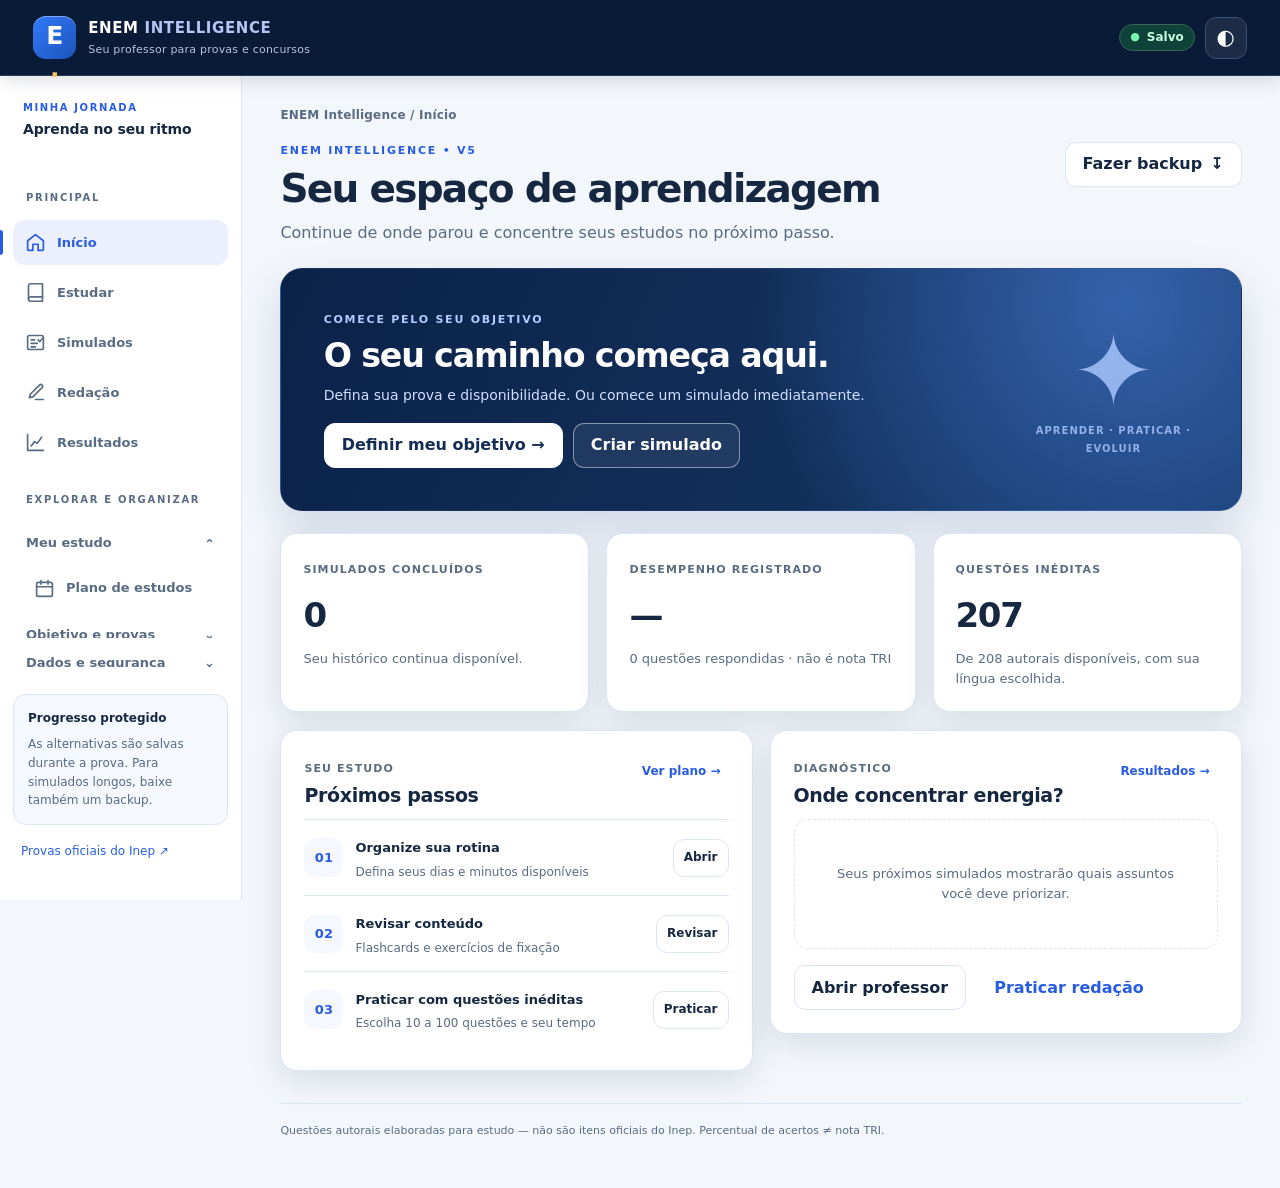
==== commit dada3900: "feat(ui): reformular navegação, dashboard e simulados; proteger redações e backups (V5)" ====
--- a/index.html
+++ b/index.html
@@ -4,8 +4,8 @@
   <meta charset="UTF-8">
   <meta name="viewport" content="width=device-width, initial-scale=1">
   <meta name="theme-color" content="#0c1830">
-  <meta name="description" content="ENEM Intelligence: simulados autorais com textos de apoio, gráficos, correção comentada e salvamento automático.">
-  <title>ENEM Intelligence | Simulador de provas</title>
+  <meta name="description" content="ENEM Intelligence: simulados digitais, redação, plano de estudos e revisão guiada. Salve respostas e acompanhe sua evolução.">
+  <title>ENEM Intelligence | Estude, pratique e evolua</title>
   <style id="bundled-styles">:root{--bg:#f4f7fc;--card:#fff;--wash:#f8fafe;--text:#182a44;--muted:#62738c;--border:#dce5f1;--navy:#0c1830;--blue:#2457e6;--accent:#f5b547;--good:#08785e;--bad:#b43842;--warn:#886111;--goodbg:#e6f7ef;--badbg:#ffedf0;--warnbg:#fff6e3;--shadow:0 12px 34px rgba(21,43,78,.045)}
 [data-theme=dark]{--bg:#0b1528;--card:#14223a;--wash:#182945;--text:#edf3ff;--muted:#a9bdd8;--border:#30435d;--navy:#081222;--blue:#85a6ff;--accent:#f5b547;--good:#69e2b6;--bad:#ff9ea4;--warn:#ffda8c;--goodbg:#10392f;--badbg:#462934;--warnbg:#49391e;--shadow:none}
 *{box-sizing:border-box}html{scroll-behavior:smooth}body{margin:0;background:var(--bg);color:var(--text);font:15px/1.57 system-ui,-apple-system,Segoe UI,Roboto,Arial,sans-serif}button,input,textarea,select{font:inherit}button{cursor:pointer}button:disabled{cursor:not-allowed;opacity:.45}a{color:var(--blue)}.hidden{display:none!important}.skip{position:absolute;left:-999px;top:8px;background:#fff;color:#001;padding:8px;z-index:500}.skip:focus{left:8px}button:focus-visible,input:focus-visible,select:focus-visible,textarea:focus-visible,a:focus-visible{outline:3px solid var(--accent);outline-offset:3px}
@@ -50,6 +50,34 @@
 /* Contagem regressiva: atenção visual apenas nos cinco minutos finais */
 #exam-timer.timer-low{color:#b91c1c;background:#fff1f2;border-color:#fda4af;font-weight:700}
 [data-theme="dark"] #exam-timer.timer-low{color:#fecaca;background:#641b2b;border-color:#fb7185}
+/* ENEM Intelligence V5: sistema visual renovado, sem dependências externas. */
+:root{--bg:#f3f6fb;--card:#fff;--wash:#f5f8ff;--text:#162841;--muted:#596c84;--border:#dce5f1;--navy:#0a1b37;--blue:#285de3;--accent:#ffbf64;--radius:17px;--shadow:0 9px 32px #162d5120}
+[data-theme=dark]{--bg:#0b1424;--card:#132239;--wash:#1b2e4c;--text:#f0f5ff;--muted:#b3c3d9;--border:#314663;--blue:#8facff;--shadow:0 12px 40px #0002}
+html{scroll-padding-top:84px}body{font-size:16px;overflow-x:clip}button,input,textarea,select{font-family:inherit}button{touch-action:manipulation}button:focus-visible,summary:focus-visible,[tabindex]:focus-visible{outline:3px solid var(--accent);outline-offset:3px}
+.topbar{height:76px;padding:0 clamp(15px,2.6vw,38px);box-shadow:0 4px 18px #07152c23;gap:12px}.logo{border-radius:13px;background:linear-gradient(135deg,#317afa,#1d54bb);box-shadow:inset 0 1px 0 #ffffff5e}.brand strong{font-weight:850;letter-spacing:.04em}.brand small{letter-spacing:.02em;font-size:11px}.top-actions{min-width:0;gap:10px}.icon-btn{min-width:42px;height:42px;display:grid;place-items:center}.save-pill{display:inline-flex;align-items:center;min-width:65px;max-width:160px;border:1px solid #376556;background:#0f4239;color:#c5ffdf;font-weight:650;line-height:1.1}.save-pill::before{content:'●';color:#78f6b2;font-size:11px;margin-right:7px}.save-pill.warn::before{color:#ffce78}
+.shell{grid-template-columns:242px minmax(0,1fr)}.sidebar{top:76px;height:calc(100dvh - 76px);overflow-y:auto;overscroll-behavior:contain;scrollbar-width:thin;padding:24px 13px 27px;gap:5px}.sidebar-title{margin:0 10px 22px;display:grid;gap:3px}.sidebar-overline{font-size:10px;letter-spacing:.16em;color:var(--blue);font-weight:800}.sidebar-title strong{font-size:14px;letter-spacing:-.01em}.sidebar .side-label{margin:8px 13px 10px;font-size:10px}.sidebar .sidebar-extras-title{margin-top:22px!important}.sidebar .navitem{min-height:45px;padding:10px 12px;border-radius:12px;gap:11px;font-size:13.5px}.nav-svg{width:21px;height:21px;flex:0 0 auto}.nav-text{font-size:13px!important;width:auto!important;line-height:1.25!important}.navitem:hover{background:var(--wash);color:var(--blue)}.navitem.active{background:color-mix(in srgb,var(--blue) 9%,var(--card));color:var(--blue);position:relative}.navitem.active:before{content:'';position:absolute;left:-13px;top:10px;bottom:10px;width:3px;background:var(--blue);border-radius:0 6px 6px 0}.nav-group{border-radius:12px;overflow:hidden}.nav-group summary{list-style:none;cursor:pointer;min-height:41px;display:flex;align-items:center;justify-content:space-between;padding:10px 13px;font-weight:730;font-size:13px;color:var(--muted)}.nav-group summary::-webkit-details-marker{display:none}.nav-group summary span{transition:transform .17s}.nav-group[open] summary span{transform:rotate(180deg)}.nav-group-inner{display:grid;gap:2px;padding:2px 0 6px 11px}.nav-group-inner .navitem{padding-left:10px}.side-note{margin-top:22px;padding:14px;border-radius:13px;flex-shrink:0}.side-link{padding:12px 8px}.main{max-width:1320px;padding:30px clamp(20px,3vw,49px);min-width:0}.breadcrumb{margin:0 0 17px;font-size:12px}.page-title{letter-spacing:-.044em}.lead{line-height:1.55}.eyebrow{font-size:11px}.card{border-radius:var(--radius);padding:23px;box-shadow:var(--shadow)}.card h2{font-size:19px;letter-spacing:-.018em}.grid{gap:17px}.button{min-height:45px;border-radius:11px;padding:11px 17px;font-weight:740}.button.secondary{border-color:var(--border)}.button.ghost:hover{background:var(--wash)}.input,select,textarea{border-radius:11px;min-height:46px}.field label{font-size:13px}.muted{color:var(--muted)}.small{font-size:13px}.tiny{font-size:12px}.chip{font-size:12px;padding:5px 10px}.notice{line-height:1.5}.empty{min-height:100px;display:grid;place-items:center;line-height:1.6}
+/* Dashboard */
+.dashboard-heading{display:flex;align-items:start;justify-content:space-between;gap:14px;margin-bottom:12px}.dashboard-heading .lead{margin-bottom:10px}.dashboard-heading>.button{white-space:nowrap}.dashboard-hero{padding:clamp(24px,3.3vw,44px);grid-template-columns:minmax(0,1fr) 170px;gap:22px;background:radial-gradient(circle at 88% 14%,#3362ac 0%,transparent 43%),linear-gradient(115deg,#0b2248,#173969);min-height:222px;border:1px solid #6b94e020;box-shadow:0 18px 44px #0a2a6226}.dashboard-hero h2{font-size:clamp(25px,2.6vw,35px);line-height:1.18;letter-spacing:-.035em;margin:8px 0 10px;max-width:710px}.dashboard-hero p{font-size:14px;line-height:1.55;margin:0 0 16px}.dashboard-hero .btnrow{margin:0}.hero-primary{background:#fff!important;color:#132d55!important;border-color:#fff!important}.hero-secondary{color:#fff!important;background:#ffffff12!important;border-color:#ffffff74!important}.dashboard-hero .hero-art{display:flex;flex-direction:column;align-items:center;justify-content:center;opacity:.8;gap:0}.dashboard-hero .hero-art span{font-size:100px;line-height:1}.dashboard-hero .hero-art small{font-size:10px;text-align:center;letter-spacing:.1em;line-height:1.8}.hero-meta{font-size:12px;color:#cde1ff;margin-top:16px}.metrics-grid{margin:18px 0}.metric-card{padding:21px 22px}.metric-card .kpi{margin-top:9px;font-size:34px}.metric-card .small{margin:6px 0 0}.home-lower{margin-top:18px;align-items:start}.card-head{display:flex;align-items:start;justify-content:space-between;gap:8px}.card-head h2{margin:4px 0 12px}.card-head .button{padding:7px;min-height:36px;font-size:12px}.task-line{display:flex;align-items:center;gap:12px;padding:14px 0;border-top:1px solid var(--border)}.task-line .task-icon{flex:0 0 39px;width:39px;height:39px;display:grid;place-items:center;background:var(--wash);border-radius:12px;color:var(--blue);font-weight:850;font-size:13px}.task-line>div{flex:1;min-width:0}.task-line strong{font-size:13px}.task-line p{font-size:12px;margin:3px 0 0}.task-line>.button{font-size:12px;min-height:38px;padding:7px 10px}.compact-empty{min-height:130px;font-size:13px}
+/* Simulado: sequência de decisões e resumo sempre localizável */
+.setup-layout{display:grid;grid-template-columns:minmax(0,1fr) minmax(262px,335px);align-items:start;gap:21px}.setup-main{display:grid;gap:16px}.setup-card{padding:24px}.setup-heading{display:flex;gap:15px;margin-bottom:21px;align-items:start}.setup-heading h2{margin:0 0 4px}.setup-heading p{margin:0}.step-number{display:grid;place-items:center;background:var(--wash);color:var(--blue);width:41px;height:41px;border-radius:12px;font-weight:850;font-size:14px;flex:0 0 auto}.setup-summary{position:sticky;top:95px;padding:24px}.setup-summary h2{margin-top:8px}.summary-list{margin:18px 0}.summary-list>div{display:flex;justify-content:space-between;gap:15px;border-bottom:1px solid var(--border);padding:13px 0}.summary-list dt{font-size:13px;color:var(--muted)}.summary-list dd{margin:0;font-weight:760;font-size:13px;text-align:right;max-width:62%;overflow-wrap:anywhere}.start-big{width:100%;margin:17px 0 8px}.backup-soft{width:100%;font-size:12px;background:transparent!important}.setup-summary .tiny{line-height:1.5;margin:4px 0}
+/* Leitura e navegação das questões */
+body.exam-active .shell{display:block}body.exam-active .sidebar,body.exam-active .mobile-nav,body.exam-active .breadcrumb,body.exam-active .foot{display:none!important}body.exam-active .main{max-width:1270px;padding-top:16px}body.exam-active .topbar{position:relative}.exam-top{top:0;padding:8px 0 12px}.exam-toolbar{display:flex;gap:8px;flex-wrap:wrap;margin-bottom:15px}.exam-toolbar .button{min-height:37px;font-size:12px;padding:7px 12px}.exam-toolbar [data-act="toggle-map"]{display:none}.exam-head{margin-bottom:12px}.exam-head h2{font-size:21px}.exam-shell{grid-template-columns:minmax(0,1fr) minmax(230px,270px);gap:20px}.exam-question{padding:clamp(20px,2.2vw,29px)}.question-stem{font-size:19px;font-weight:750;line-height:1.5}.stimulus{line-height:1.8;font-size:16px;padding:22px;background:var(--wash)}.choice{padding:16px;min-height:55px;font-size:15px}.q-sidebar{top:18px;max-height:calc(100dvh - 36px);overflow:auto;scrollbar-width:thin}.q-grid{grid-template-columns:repeat(5,minmax(0,1fr))}.q-dot{height:42px;font-size:13px}.exam-actions{position:sticky;bottom:0;padding:13px 0;background:var(--bg);z-index:12;margin:5px 0}.drawer-close,.map-shade{display:none!important}body.exam-large .stimulus,body.exam-large .choice{font-size:18px}body.exam-large .question-stem{font-size:22px}
+/* Redação: abas com estados preservados */
+.writing-tabs{display:flex;gap:5px;padding:5px;margin:2px 0 20px;background:var(--wash);border:1px solid var(--border);border-radius:13px;width:max-content;max-width:100%}.writing-tab{border:0;padding:10px 18px;border-radius:9px;background:transparent;color:var(--muted);font-weight:750;font-size:13px}.writing-tab.current{background:var(--card);color:var(--blue);box-shadow:0 2px 8px #15304b12}.writing-tab:hover{color:var(--blue)}.mentor-writing-text,#essay-text{line-height:1.85;font-size:16px;min-height:420px;max-width:100%}
+/* States and accessibility */
+.modal{max-height:calc(100dvh - 32px);overflow-y:auto}.nav-group summary:focus-visible{outline-offset:-3px}.save-pill[data-save-status="conflict"]{color:#fff0b0;border-color:#c99e43;background:#55401a}.save-pill[data-save-status="memory"]{background:#5b1d2b;color:#fff1f1;border-color:#be6571}
+@media(max-width:1100px){.setup-layout{grid-template-columns:minmax(0,1fr) 280px}.exam-shell{grid-template-columns:minmax(0,1fr) 245px}.q-sidebar{order:0}}
+@media(max-width:900px){.setup-layout{grid-template-columns:1fr}.setup-summary{position:static}.setup-aside{order:0}.setup-summary .summary-list{display:grid;grid-template-columns:repeat(3,minmax(0,1fr));gap:12px}.summary-list>div{display:block;border-bottom:0}.summary-list dd{text-align:left;max-width:none;margin-top:5px}.exam-shell{grid-template-columns:1fr}.exam-toolbar [data-act="toggle-map"]{display:inline-flex}.exam-actions{padding:12px 0}.q-sidebar{position:fixed;right:0;top:0;bottom:0;width:min(370px,91vw);max-height:none;overflow:auto;background:var(--card);z-index:100;transform:translateX(111%);transition:transform .2s;box-shadow:-20px 0 55px #06142a40;padding:20px;align-content:start;overscroll-behavior:contain}.q-sidebar .card{box-shadow:none;padding:15px}.q-sidebar .drawer-close{display:inline-flex!important;margin-bottom:12px}.map-shade{display:block!important;position:fixed;inset:0;background:#0513279a;z-index:96;opacity:0;pointer-events:none;transition:opacity .15s}body.exam-map-open .q-sidebar{transform:translateX(0)}body.exam-map-open .map-shade{opacity:1;pointer-events:auto}}
+@media(max-width:780px){.topbar{height:66px;position:sticky;padding:0 12px}.brand{gap:9px;min-width:0}.brand strong{font-size:12px;letter-spacing:0}.brand small{font-size:10px;letter-spacing:0}.logo{width:36px;height:36px;flex-shrink:0}.top-actions{gap:9px}.top-actions .mobile-menu{display:none!important}.save-pill{width:13px;height:13px;min-width:13px;max-width:13px;padding:0;font-size:0;overflow:hidden;color:transparent;border:0;background:#65dba7}.save-pill::before{display:none}.save-pill.warn{background:#ffbf64}.sidebar{position:fixed;top:66px;height:calc(100dvh - 66px);overflow-y:auto;padding-bottom:42px;z-index:55}.main{padding:22px 15px 120px}.mobile-nav{grid-template-columns:repeat(5,minmax(0,1fr));padding:8px 5px calc(8px + env(safe-area-inset-bottom,0px));z-index:40}.mobile-nav button{font-size:12px;gap:3px;min-height:49px}.mobile-nav button .nav-svg{height:20px;width:20px}.mobile-nav button span{font-size:10px;line-height:1.1}.mobile-nav button.active{font-weight:750}.breadcrumb{font-size:11px;margin:0 0 16px}.dashboard-heading{align-items:flex-start}.dashboard-heading>.button{font-size:12px;min-height:37px;padding:7px 10px}.dashboard-hero{grid-template-columns:1fr;min-height:auto;padding:25px 22px}.dashboard-hero .hero-art{display:none}.dashboard-hero h2{font-size:27px}.metrics-grid{grid-template-columns:repeat(3,minmax(0,1fr))}.metric-card{padding:14px 12px;min-height:126px}.metric-card .kpi{font-size:25px}.metric-card .small{font-size:11px}.metric-card .section-kicker{font-size:10px;letter-spacing:.01em}.cols2,.home-lower{grid-template-columns:1fr}.main:has(#view-exam:not(.hidden)){padding:14px 12px 110px}body.exam-active .main{padding:14px 12px 105px}.exam-top{top:0;padding:3px 0 9px}.exam-head{align-items:start;gap:9px}.exam-head h2{font-size:18px}.exam-head .eyebrow{font-size:10px}.exam-head .taglist{gap:6px}.exam-head .chip{font-size:11px;padding:4px 7px}.exam-toolbar{margin-bottom:11px}.exam-toolbar .button{font-size:12px;padding:6px 9px}.exam-toolbar [data-nav="home"]{display:none}.exam-question{padding:17px}.stimulus{padding:15px;font-size:15px;line-height:1.65}.question-stem{font-size:17px;line-height:1.5}.choice{padding:12px;font-size:15px}.exam-actions{display:grid;grid-template-columns:repeat(2,minmax(0,1fr));gap:7px;padding:9px 0 calc(10px + env(safe-area-inset-bottom,0px));margin:5px 0}.exam-actions .button{min-width:0;margin:0!important;min-height:42px;font-size:12px;padding:9px 8px}.exam-actions [data-act="finish"]{grid-column:span 2}.exam-map-open .q-sidebar{width:min(380px,91vw)}.q-grid{grid-template-columns:repeat(6,minmax(0,1fr))}.setup-layout{gap:14px}.setup-card{padding:19px}.setup-summary .summary-list{grid-template-columns:1fr}.summary-list>div{display:flex;border-bottom:1px solid var(--border)}.summary-list dd{text-align:right;margin-top:0}.task-line{gap:9px}.task-line>.button{padding:6px 8px}.writing-tabs{width:100%}.writing-tab{flex:1;padding:10px 8px}.modal{padding:17px}}
+@media(max-width:420px){.brand small{display:none}.brand strong{font-size:12px}.dashboard-heading{display:block}.dashboard-heading>.button{display:none}.metrics-grid{gap:8px}.metric-card{padding:12px 10px;min-height:122px}.metric-card .kpi{font-size:25px}.metric-card .small{font-size:10px}.metric-card .section-kicker{font-size:9px}.task-line{flex-wrap:wrap}.task-line>div{min-width:140px}.task-line>.button{margin-left:48px}.q-grid{grid-template-columns:repeat(5,minmax(0,1fr))}}
+@media(max-width:345px){.topbar{padding:0 9px;gap:5px}.top-actions{gap:5px}.brand strong{font-size:10.5px}.logo{width:33px;height:33px}.icon-btn{min-width:37px;height:37px}.metrics-grid{grid-template-columns:1fr}.metric-card{min-height:0;padding:14px}.metric-card .kpi{font-size:30px}.task-line>div{min-width:110px}.task-line>.button{margin-left:0}.mobile-nav button span{font-size:9px}}
+@media(prefers-reduced-motion:reduce){.q-sidebar,.map-shade,.nav-group summary span{transition:none!important}}
+
+/* V5 final adjustments */
+.top-actions .mobile-menu{display:none!important}
+.nav-shade{display:none}
+@media(max-width:780px){.nav-shade{display:block;position:fixed;inset:66px 0 0;background:#0410229a;opacity:0;pointer-events:none;z-index:50;transition:opacity .15s}body.nav-is-open .nav-shade{opacity:1;pointer-events:auto}.sidebar{box-shadow:16px 0 42px #0003}.exam-actions [data-act="finish"]{grid-column:auto}.exam-actions .button{white-space:normal}}
+@media(max-width:380px){.exam-actions .button{font-size:11px}}
 </style>
   <script data-source="questions.js">
 /* Questões originais autorais. Não são itens oficiais do ENEM. */
@@ -88,6 +116,7 @@
 let state=initial(), route='home', ticker=null, legacyAvailable=null, storageMode='none', storageNote='', pendingExternal=false;
 const validQuestions=NEW.filter(q=>q&&q.id&&q.context&&q.stem&&q.options?.length===5&&Number.isInteger(q.answer)&&q.answer>=0&&q.answer<5);
 function persist(){
+  if(pendingExternal){storageMode='conflict';storageNote='Outra aba alterou seus dados — exporte um backup';setPill();return false}
   const payload=JSON.stringify({...state,savedAt:Date.now()});
   let done=false;
   try{localStorage.setItem(STORE,payload);done=true;storageMode='local';storageNote='Respostas salvas automaticamente'}catch(e){}
@@ -95,8 +124,9 @@
   if(!done){storageMode='memory';storageNote='Sem salvamento persistente — exporte um backup'};
   setPill();return done;
 }
-function setPill(){const el=$('#save-pill');if(!el)return;el.textContent=storageNote||'Verificando armazenamento…';el.classList.toggle('warn',storageMode==='session'||storageMode==='memory');}
+function setPill(){const el=$('#save-pill');if(!el)return;el.textContent=storageMode==='local'?'Salvo':storageMode==='session'?'Só nesta sessão':storageMode==='memory'?'Sem backup':storageMode==='conflict'?'Conflito entre abas':'Carregando';el.title=storageNote||'Verificando armazenamento…';el.setAttribute('aria-label',storageNote||el.textContent);el.dataset.saveStatus=storageMode;el.classList.toggle('warn',storageMode!=='local');}
 function restore(){
+  pendingExternal=false;
   let payload=null;
   // Escolhe a cópia mais recente; não prioriza um localStorage antigo sobre um sessionStorage atualizado.
   for(const loc of [()=>localStorage.getItem(STORE),()=>sessionStorage.getItem(STORE)]){
@@ -115,19 +145,21 @@
 function go(page){
   if(state.exam&&page==='setup'){page='exam'};
   if(!$('#view-'+page))page='home';
-  route=page;state.lastPage=page;
+  route=page;state.lastPage=page;document.body.classList.toggle('exam-active',page==='exam');document.body.classList.remove('exam-map-open');
   $$('.view').forEach(e=>e.classList.toggle('hidden',e.id!=='view-'+page));
-  $$('.navitem, .mobile-nav [data-nav]').forEach(e=>{const active=e.dataset.nav===page||page==='exam'&&e.dataset.nav==='setup'||page==='result'&&e.dataset.nav==='history';e.classList.toggle('active',active);if(e.matches('.mobile-nav [data-nav]'))e.setAttribute('aria-current',active?'page':'false')});
-  const pageNames={home:'Início',setup:'Simulados',exam:'Prova em andamento',result:'Correção',history:'Desempenho',planner:'Plano de estudos',essay:'Redação',data:'Backup e dados',profile:'Meu objetivo',explorer:'Provas e concursos',learn:'Professor',revisions:'Revisões',writing:'Oficina de redação'};if($('#path-location'))$('#path-location').textContent='ENEM Intelligence / '+(pageNames[page]||'Início');
-  $('#side-nav').classList.remove('open');$('#menu-btn').setAttribute('aria-expanded','false');
+  $$('.navitem, .mobile-nav [data-nav]').forEach(e=>{const active=e.dataset.nav===page||page==='writing'&&e.dataset.nav==='essay'||page==='exam'&&e.dataset.nav==='setup'||page==='result'&&e.dataset.nav==='history';e.classList.toggle('active',active);if(e.matches('.mobile-nav [data-nav]'))e.setAttribute('aria-current',active?'page':'false')});
+  const pageNames={home:'Início',setup:'Simulados',exam:'Prova em andamento',result:'Correção',history:'Desempenho',planner:'Plano de estudos',essay:'Redação',data:'Backup e dados',profile:'Meu objetivo',explorer:'Provas e concursos',learn:'Professor',revisions:'Revisões',writing:'Redação / Temas e versões'};if($('#path-location'))$('#path-location').textContent='ENEM Intelligence / '+(pageNames[page]||'Início');
+  $('#side-nav').classList.remove('open');document.body.classList.remove('nav-is-open');$('#menu-btn').setAttribute('aria-expanded','false');$('#mobile-more')?.setAttribute('aria-expanded','false');
+  const currentItem=$('#side-nav .navitem[data-nav="'+(page==='writing'?'essay':page)+'"]');if(currentItem?.closest('details'))currentItem.closest('details').open=true;
   const renders={home:renderHome,setup:renderSetup,exam:renderExam,result:renderResult,history:renderHistory,planner:renderPlanner,essay:renderEssay,data:renderData,profile:()=>window.ENEM_MENTOR?.render('profile'),explorer:()=>window.ENEM_MENTOR?.render('explorer'),learn:()=>window.ENEM_MENTOR?.render('learn'),revisions:()=>window.ENEM_MENTOR?.render('revisions'),writing:()=>window.ENEM_MENTOR?.render('writing')};
   if(renders[page])renders[page]();
   if(page==='result')window.ENEM_MENTOR?.decorateResult?.();
   persist();window.scrollTo({top:0,behavior:'instant'});
 }
 function notice(message,kind='warn'){$('#alert-slot').innerHTML=`<div class="notice ${kind}" role="status">${esc(message)}</div>`;setTimeout(()=>{const box=$('#alert-slot');if(box&&box.textContent===message)box.innerHTML=''},9000)}
-function modal(title,text,buttons){const root=$('#dialog-root');root.innerHTML=`<div class="modal" role="dialog" aria-modal="true" aria-labelledby="modal-title"><h2 id="modal-title">${esc(title)}</h2><p>${esc(text)}</p><div class="btnrow" id="modal-actions"></div></div>`;
-  const slot=root.querySelector('#modal-actions');buttons.forEach(({label,action,style='secondary'})=>{let b=document.createElement('button');b.type='button';b.className='button '+style;b.textContent=label;b.addEventListener('click',()=>{root.classList.add('hidden');root.innerHTML='';action?.()});slot.append(b)});
+let lastModalFocus=null;
+function modal(title,text,buttons){lastModalFocus=document.activeElement;const root=$('#dialog-root');root.innerHTML=`<div class="modal" role="dialog" aria-modal="true" aria-labelledby="modal-title"><h2 id="modal-title">${esc(title)}</h2><p>${esc(text)}</p><div class="btnrow" id="modal-actions"></div></div>`;
+  const slot=root.querySelector('#modal-actions');buttons.forEach(({label,action,style='secondary'})=>{let b=document.createElement('button');b.type='button';b.className='button '+style;b.textContent=label;b.addEventListener('click',()=>{root.classList.add('hidden');root.innerHTML='';lastModalFocus?.focus?.();action?.()});slot.append(b)});
   root.classList.remove('hidden');slot.querySelector('button')?.focus();}
 function allNew(){return validQuestions}
 function availableFor(cfg){
@@ -176,20 +208,34 @@
  try { localStorage.setItem('enem-intelligence-recovery-'+ex.id,JSON.stringify({...state,recoveryAt:Date.now()})); }catch(e){}
  const result={id:ex.id,createdAt:Date.now(),startedAt:ex.startedAt,durationSecs:ex.timed&&reason==='tempo encerrado'?Math.min(elapsed(ex),ex.limitSecs):elapsed(ex),timeMode:ex.timed?'countdown':'elapsed',timeLimitSecs:ex.timed?ex.limitSecs:null,label:ex.label,mode:ex.mode,origin:ex.origin||'new',ids:ex.ids.slice(),answers:{...ex.answers},rows:metrics.rows,answered:metrics.answered,correct:metrics.correct,blank:metrics.blank,wrong:metrics.wrong,percent:metrics.percent,coverage:metrics.coverage,reason};
  // Atomic in-memory transition followed by persistence. Never discard results in a premature navigation.
- state.history=[result,...state.history.filter(x=>x.id!==result.id)].slice(0,150);state.exam=null;state.lastResultId=result.id;persist();go('result');
+ state.history=[result,...state.history.filter(x=>x.id!==result.id)].slice(0,150);state.exam=null;state.lastResultId=result.id;const saved=persist();if(!saved)exportBackup();go('result');if(!saved)notice('A prova foi corrigida, mas não pôde ser salva neste navegador. Um backup foi baixado automaticamente.','warn');
 }
 function questionInfo(q){return q.origin==='Arquivo de recuperação (questão antiga)'?'Questão do banco anterior — recuperação':'Questão autoral • Contextualizada'}
-function renderHome(){let recent=state.history[0],answered=state.history.reduce((n,h)=>n+(h.answered||0),0),unseen=unseenFor({...defaultCfg(),mode:'diagnostic'}).length;$('#view-home').innerHTML=`
- <div class="hero"><div><div class="eyebrow">ENEM INTELLIGENCE • MENTOR V3</div><h1>Estude como quem entende o desafio.</h1><p>Simulados com textos de apoio, gráficos, explicações e salvamento automático a cada alternativa. Questões autorais inspiradas na estrutura pedagógica do ENEM.</p><button class="button" data-act="${state.exam?'resume':'setup'}">${state.exam?'Retomar prova salva':'Começar simulado'} →</button></div><div class="hero-art" aria-hidden="true">E²</div></div>
- ${state.exam?`<div class="notice good"><strong>Prova em andamento encontrada:</strong> ${esc(state.exam.label)} — ${Object.keys(state.exam.answers||{}).filter(k=>Number.isInteger(state.exam.answers[k])).length}/${state.exam.ids.length} respondidas. <button class="button secondary" data-act="resume">Retomar sem perder respostas</button></div>`:''}
- ${legacyAvailable&&!state.exam?`<div class="notice warn"><strong>Possível prova antiga encontrada:</strong> há um gabarito da v1 no armazenamento deste navegador. <button class="button secondary" data-act="recover-legacy">Recuperar respostas antigas</button></div>`:''}
- <div class="grid cols3"><div class="card"><div class="section-kicker">Banco autoral</div><div class="kpi">${validQuestions.length}</div><p class="muted small">${unseen} inéditas na sua seleção de língua estrangeira. Questões usadas não serão repetidas.</p></div><div class="card"><div class="section-kicker">Simulados concluídos</div><div class="kpi">${state.history.length}</div><p class="muted small">Histórico armazenado neste navegador e exportável.</p></div><div class="card"><div class="section-kicker">Questões resolvidas</div><div class="kpi">${answered}</div><p class="muted small">${recent?'Último simulado: '+recent.percent+'% das respondidas':'O diagnóstico inicial ajuda a organizar seu estudo.'}</p></div></div>
- <div class="grid cols2" style="margin-top:17px"><div class="card"><h2>Como funciona</h2><p>Escolha o tipo de prova, responda, marque questões para revisão e finalize apenas quando quiser. A correção aparece somente no final.</p><div class="taglist"><span class="chip">5 alternativas</span><span class="chip">Correção comentada</span><span class="chip">Progresso</span><span class="chip">Modo escuro</span></div></div><div class="card"><h2>Segurança das respostas</h2><p>As escolhas são gravadas após cada clique. Para proteção adicional, você pode baixar um backup da prova, mesmo antes de terminá-la.</p><p class="small muted">O salvamento é local: mudar de navegador ou dispositivo não sincroniza os dados automaticamente.</p><button class="button secondary" data-act="backup">Baixar backup agora</button></div></div>`}
-function renderSetup(){const c=state.config;let pool=availableFor(c),availableSubjects=unique(NEW.map(q=>q.subject)),topics=unique(NEW.map(q=>q.topic));let subjects=availableSubjects.map(x=>`<option ${c.subject===x?'selected':''}>${esc(x)}</option>`).join('');let topicsHtml=topics.map(x=>`<option ${c.topic===x?'selected':''}>${esc(x)}</option>`).join('');$('#view-setup').innerHTML=`<p class="eyebrow">Avaliação</p><h1 class="page-title">Configure o simulado</h1><p class="lead">Você escolhe como treinar. A plataforma nunca promete questões oficiais nem uma nota TRI inventada.</p>
- <div class="grid cols2"><div class="card"><div class="field"><label for="cfg-mode">Modo</label><select id="cfg-mode"><option value="diagnostic" ${c.mode==='diagnostic'?'selected':''}>Diagnóstico — áreas equilibradas</option><option value="day1" ${c.mode==='day1'?'selected':''}>ENEM dia 1 — amostra de Linguagens + Humanas</option><option value="day2" ${c.mode==='day2'?'selected':''}>ENEM dia 2 — amostra de Natureza + Matemática</option><option value="area" ${c.mode==='area'?'selected':''}>Por área</option><option value="subject" ${c.mode==='subject'?'selected':''}>Por disciplina</option><option value="topic" ${c.mode==='topic'?'selected':''}>Por assunto</option><option value="errors" ${c.mode==='errors'?'selected':''}>Revisão de erros</option></select></div>
- <div class="field" id="area-field"><label for="cfg-area">Área</label><select id="cfg-area">${['Todas',...AREAS].map(x=>`<option value="${x}" ${c.area===x?'selected':''}>${esc(x==='Todas'?x:areaNames[x])}</option>`).join('')}</select></div><div class="field" id="subject-field"><label for="cfg-subject">Disciplina</label><select id="cfg-subject"><option>Todas</option>${subjects}</select></div><div class="field" id="topic-field"><label for="cfg-topic">Assunto</label><select id="cfg-topic"><option>Todos</option>${topicsHtml}</select></div>
- <div class="field"><label for="cfg-language">Língua estrangeira</label><select id="cfg-language"><option ${c.language==='Inglês'?'selected':''}>Inglês</option><option ${c.language==='Espanhol'?'selected':''}>Espanhol</option></select></div></div>
- <div class="card"><h2>Formato e tempo</h2><div class="field"><label for="cfg-count">Quantidade de questões</label><select id="cfg-count" class="input" aria-describedby="count-hint">${COUNTS.map(n=>`<option value="${n}" ${n===c.count?'selected':''}>${n} questões</option>`).join('')}</select><span class="small muted" id="count-hint" role="status">${unseenFor(c).length} questões inéditas disponíveis. Nunca repetiremos questões já usadas.</span></div><div class="field"><label for="cfg-time-mode">Como controlar o tempo?</label><select id="cfg-time-mode" class="input" aria-describedby="time-mode-help"><option value="elapsed" ${!c.timed?'selected':''}>Cronômetro crescente — medir meu tempo</option><option value="countdown" ${c.timed?'selected':''}>Contagem regressiva — prazo para finalizar</option></select><p id="time-mode-help" class="small muted">${c.timed?'A prova será finalizada e corrigida automaticamente quando o tempo chegar a zero. Questões sem resposta ficarão em branco.':'O cronômetro contará do zero até você finalizar. Não existe limite de tempo nem encerramento automático.'}</p></div><div class="field ${c.timed?'':'hidden'}" id="cfg-time-limit"><label for="cfg-minutes">Duração da prova (minutos)</label><input class="input" type="number" id="cfg-minutes" min="1" max="360" step="1" value="${c.minutes}" ${c.timed?'':'disabled'}><p class="small muted">De 1 a 360 minutos. Ao esgotar o prazo, suas respostas são salvas antes de exibir a correção.</p></div><div class="notice"><strong>Questões em branco:</strong> não são consideradas erros no percentual entre respondidas. Aparecem separadamente no relatório de cobertura.</div><div class="btnrow"><button class="button" id="start-exam-btn" data-act="start">Iniciar prova →</button><button class="button secondary" data-act="backup">Baixar backup dos dados</button></div></div></div>`;setupVisibility()}
+function renderHome(){
+ const m=state.mentor||{}, p=m.profile||{}, recent=state.history[0], used=state.history.reduce((n,h)=>n+(h.answered||0),0), free=unseenFor({...defaultCfg(),mode:'diagnostic'}).length;
+ const profileDone=!!p.done, exam=state.exam, activePlan=m.plan?.lessons||[], nextStudy=activePlan.find(t=>!t.done), nextDue=Object.entries(m.revisions||{}).filter(([,r])=>Number(r.due)<=Date.now()).length;
+ const totalAnswer=state.history.reduce((n,h)=>n+(h.answered||0),0),totalCorrect=state.history.reduce((n,h)=>n+(h.correct||0),0), pct=totalAnswer?Math.round(100*totalCorrect/totalAnswer):null;
+ let days='';if(p.date){const diff=Math.ceil((new Date(p.date+'T12:00:00')-new Date())/86400000);if(Number.isFinite(diff))days=diff>=0?diff+' dia(s) para sua prova':'Data da prova já passou — atualize seu objetivo';}
+ const weak=unique(state.history.flatMap(h=>(h.rows||[]).filter(r=>r.status==='wrong').map(r=>r.topic))).slice(0,4);
+ $('#view-home').innerHTML=`
+ <div class="dashboard-heading"><div><p class="eyebrow">ENEM INTELLIGENCE • V5</p><h1 class="page-title">Seu espaço de aprendizagem</h1><p class="lead">Continue de onde parou e concentre seus estudos no próximo passo.</p></div><button class="button secondary" data-act="backup">Fazer backup <span aria-hidden="true">↧</span></button></div>
+ <section class="hero dashboard-hero"><div><div class="eyebrow">${profileDone?esc(p.exam||p.type||'Meu objetivo'):'Comece pelo seu objetivo'}</div><h2>${exam?'Seu simulado está salvo. Continue com segurança.':nextStudy?'Próxima atividade: '+esc(nextStudy.topic):profileDone?'Pronto para o próximo estudo.':'O seu caminho começa aqui.'}</h2><p>${exam?'Você marcou '+Object.values(exam.answers||{}).filter(Number.isInteger).length+' de '+exam.ids.length+' questões. Nenhuma resposta será descartada ao sair desta tela.':nextStudy?'Abra o professor, estude o assunto e depois pratique com novas questões.':profileDone?'Faça um diagnóstico para encontrar os conteúdos que merecem atenção.':'Defina sua prova e disponibilidade. Ou comece um simulado imediatamente.'}</p><div class="btnrow"><button class="button hero-primary" data-${exam?'act="resume"':nextStudy?'nav="learn"':'nav="profile"'}>${exam?'Retomar simulado':nextStudy?'Continuar estudando':profileDone?'Revisar meu objetivo':'Definir meu objetivo'} →</button><button class="button hero-secondary" data-nav="setup">${exam?'Ver meu simulado':'Criar simulado'}</button></div>${days?'<div class="hero-meta">'+esc(days)+'</div>':''}</div><div class="hero-art" aria-hidden="true"><span>✦</span><small>APRENDER · PRATICAR · EVOLUIR</small></div></section>
+ ${pendingExternal?'<div class="notice warn"><strong>Dados alterados em outra aba.</strong> Exporte uma cópia antes de recarregar. <div class="btnrow"><button class="button secondary" data-act="backup">Baixar cópia</button><button class="button" data-act="sync-tab">Carregar versão mais recente</button></div></div>':''}
+ <div class="grid cols3 metrics-grid"><article class="card metric-card"><span class="section-kicker">Simulados concluídos</span><div class="kpi">${state.history.length}</div><p class="small muted">Seu histórico continua disponível.</p></article><article class="card metric-card"><span class="section-kicker">Desempenho registrado</span><div class="kpi">${pct===null?'—':pct+'%'}</div><p class="small muted">${used} questões respondidas · não é nota TRI</p></article><article class="card metric-card"><span class="section-kicker">Questões inéditas</span><div class="kpi">${free}</div><p class="small muted">De ${validQuestions.length} autorais disponíveis, com sua língua escolhida.</p></article></div>
+ <div class="grid cols2 home-lower"><article class="card"><div class="card-head"><div><span class="section-kicker">Seu estudo</span><h2>Próximos passos</h2></div><button class="button ghost" data-nav="planner">Ver plano →</button></div><div class="task-line"><span class="task-icon">01</span><div><strong>${nextStudy?esc(nextStudy.topic):'Organize sua rotina'}</strong><p class="small muted">${nextStudy?'Atividade pendente do plano personalizado':'Defina seus dias e minutos disponíveis'}</p></div><button class="button secondary" data-nav="${nextStudy?'learn':'profile'}">Abrir</button></div><div class="task-line"><span class="task-icon">02</span><div><strong>${nextDue?nextDue+' revisão(ões) para hoje':'Revisar conteúdo'}</strong><p class="small muted">Flashcards e exercícios de fixação</p></div><button class="button secondary" data-nav="revisions">Revisar</button></div><div class="task-line"><span class="task-icon">03</span><div><strong>Praticar com questões inéditas</strong><p class="small muted">Escolha 10 a 100 questões e seu tempo</p></div><button class="button secondary" data-nav="setup">Praticar</button></div></article>
+ <article class="card"><div class="card-head"><div><span class="section-kicker">Diagnóstico</span><h2>Onde concentrar energia?</h2></div><button class="button ghost" data-nav="history">Resultados →</button></div>${weak.length?'<p class="muted">Assuntos com erros registrados (não representam diagnóstico definitivo):</p><div class="taglist">'+weak.map(t=>'<span class="chip">'+esc(t)+'</span>').join('')+'</div><p class="small muted">Estude os conceitos e faça retestes com perguntas novas.</p>':'<div class="empty compact-empty">Seus próximos simulados mostrarão quais assuntos você deve priorizar.</div>'}<div class="btnrow"><button class="button secondary" data-nav="learn">Abrir professor</button><button class="button ghost" data-nav="writing">Praticar redação</button></div></article></div>
+ ${legacyAvailable&&!exam?'<div class="notice warn"><strong>Gabarito antigo encontrado.</strong> <button class="button secondary" data-act="recover-legacy">Recuperar prova anterior</button></div>':''}`;
+}
+function renderSetup(){
+ const c=state.config, subjects=unique(NEW.map(q=>q.subject)).map(x=>`<option value="${esc(x)}" ${c.subject===x?'selected':''}>${esc(x)}</option>`).join(''), topics=unique(NEW.map(q=>q.topic)).map(x=>`<option value="${esc(x)}" ${c.topic===x?'selected':''}>${esc(x)}</option>`).join('');
+ $('#view-setup').innerHTML=`<p class="eyebrow">Simulados · Configuração</p><h1 class="page-title">Monte sua prova</h1><p class="lead">Escolha o conteúdo, a quantidade e como deseja controlar o tempo. O gabarito aparece só depois de finalizar.</p>
+ <div class="setup-layout"><div class="setup-main">
+ <section class="card setup-card"><div class="setup-heading"><span class="step-number">01</span><div><h2>O que você quer praticar?</h2><p class="small muted">Escolha uma área, disciplina, assunto ou uma amostra geral.</p></div></div><div class="field"><label for="cfg-mode">Tipo de simulado</label><select id="cfg-mode"><option value="diagnostic" ${c.mode==='diagnostic'?'selected':''}>Diagnóstico — quatro áreas</option><option value="day1" ${c.mode==='day1'?'selected':''}>ENEM: primeiro domingo (amostra)</option><option value="day2" ${c.mode==='day2'?'selected':''}>ENEM: segundo domingo (amostra)</option><option value="area" ${c.mode==='area'?'selected':''}>Escolher uma área</option><option value="subject" ${c.mode==='subject'?'selected':''}>Escolher disciplina</option><option value="topic" ${c.mode==='topic'?'selected':''}>Escolher assunto</option><option value="errors" ${c.mode==='errors'?'selected':''}>Revisão direcionada aos erros</option></select></div><div class="grid cols2"><div class="field" id="area-field"><label for="cfg-area">Área</label><select id="cfg-area">${['Todas',...AREAS].map(x=>`<option value="${x}" ${c.area===x?'selected':''}>${esc(x==='Todas'?x:areaNames[x])}</option>`).join('')}</select></div><div class="field" id="subject-field"><label for="cfg-subject">Disciplina</label><select id="cfg-subject"><option>Todas</option>${subjects}</select></div><div class="field" id="topic-field"><label for="cfg-topic">Assunto</label><select id="cfg-topic"><option>Todos</option>${topics}</select></div><div class="field"><label for="cfg-language">Língua estrangeira</label><select id="cfg-language"><option ${c.language==='Inglês'?'selected':''}>Inglês</option><option ${c.language==='Espanhol'?'selected':''}>Espanhol</option></select></div></div></section>
+ <section class="card setup-card"><div class="setup-heading"><span class="step-number">02</span><div><h2>Quantas questões?</h2><p class="small muted">De 10 em 10, até 100 — nunca acima do saldo de inéditas.</p></div></div><div class="field"><label for="cfg-count">Quantidade</label><select id="cfg-count" aria-describedby="count-hint">${COUNTS.map(n=>`<option value="${n}" ${n===c.count?'selected':''}>${n} questões</option>`).join('')}</select><span class="small muted" id="count-hint" role="status"></span></div></section>
+ <section class="card setup-card"><div class="setup-heading"><span class="step-number">03</span><div><h2>Como controlar o tempo?</h2><p class="small muted">Escolha livremente entre medir seu tempo ou ter um prazo.</p></div></div><div class="field"><label for="cfg-time-mode">Modo de tempo</label><select id="cfg-time-mode" aria-describedby="time-mode-help"><option value="elapsed" ${!c.timed?'selected':''}>Crescente — apenas medir meu tempo</option><option value="countdown" ${c.timed?'selected':''}>Regressivo — terminar ao chegar a zero</option></select><p id="time-mode-help" class="small muted"></p></div><div class="field ${c.timed?'':'hidden'}" id="cfg-time-limit"><label for="cfg-minutes">Duração da prova (minutos)</label><input class="input" type="number" id="cfg-minutes" min="1" max="360" step="1" value="${c.minutes}" ${c.timed?'':'disabled'}><p class="small muted">Prazo de 1 a 360 minutos. A prova termina automaticamente ao esgotar.</p></div></section></div>
+ <aside class="setup-aside"><div class="card setup-summary"><span class="section-kicker">RESUMO DA SUA PROVA</span><h2>Pronto para começar?</h2><dl class="summary-list"><div><dt>Conteúdo</dt><dd id="sum-content"></dd></div><div><dt>Questões</dt><dd id="sum-count"></dd></div><div><dt>Tempo</dt><dd id="sum-time"></dd></div></dl><div class="notice" style="margin-bottom:0"><strong>Não respondidas:</strong> ficam em branco, sem serem contadas como erro.</div><button class="button start-big" id="start-exam-btn" data-act="start">Iniciar meu simulado →</button><p class="tiny muted">Respostas salvas a cada marcação. Baixe também um backup JSON se desejar.</p><button class="button secondary backup-soft" data-act="backup">Baixar backup agora</button></div></aside></div>`;
+ setupVisibility();
+}
 function setupVisibility(){
  const c=state.config;
  $('#area-field').classList.toggle('hidden',c.mode!=='area');$('#subject-field').classList.toggle('hidden',c.mode!=='subject');$('#topic-field').classList.toggle('hidden',c.mode!=='topic');
@@ -202,7 +248,9 @@
  select.innerHTML=COUNTS.map(n=>`<option value="${n}" ${n>remaining?'disabled':''}>${n} questões${n>remaining?' · indisponível':''}</option>`).join('');
  select.value=String(preferred);select.disabled=remaining<10;
  $('#start-exam-btn').disabled=remaining<10;
- $('#count-hint').textContent=`${remaining} inéditas de ${total} questões compatíveis com o filtro. ${total-remaining} já usadas. ${remaining<10?'É necessário haver pelo menos 10 inéditas para um simulado.':'Escolha de 10 a 100 em blocos de 10; as opções acima do saldo ficam desativadas.'}`;
+ $('#count-hint').textContent=`${remaining} inéditas de ${total} compatíveis. ${total-remaining} já usadas. ${remaining<10?'Não há perguntas suficientes para iniciar.':'As opções acima do saldo ficam bloqueadas.'}`;
+ const m=({diagnostic:'Diagnóstico geral',day1:'ENEM: primeiro domingo',day2:'ENEM: segundo domingo',area:c.area,subject:c.subject,topic:c.topic,errors:'Revisar assuntos errados'});
+ if($('#sum-content'))$('#sum-content').textContent=m[c.mode]||'Simulado';if($('#sum-count'))$('#sum-count').textContent=c.count+' questões';if($('#sum-time'))$('#sum-time').textContent=c.timed?'Regressivo · '+c.minutes+' min':'Crescente · sem limite';
  persist();
 }
 function renderFigure(visual){if(!visual)return'';
@@ -236,12 +284,12 @@
 function renderQuestion(q,i,chosen,corrected=false){return `<div class="q-heading"><span class="chip">Questão ${i+1}</span><span class="small muted">${esc(q.subject)} • ${esc(q.topic)}</span></div>${renderStimulus(q)}<p class="question-stem">${esc(q.stem||q.text)}</p><div class="choices">${q.options.map((op,k)=>`<label class="choice"><input type="radio" name="answer" value="${k}" data-choice="${k}" ${chosen===k?'checked':''} ${corrected?'disabled':''}><span class="choice-letter">${A[k]})</span><span>${esc(op)}</span></label>`).join('')}</div>`}
 function renderExam(){let ex=state.exam;if(!ex){go('home');return}if(ex.timed&&remaining(ex)<=0){finishExam('tempo encerrado');return}let metrics=calc(ex),q=BANK.get(ex.ids[ex.pos]);if(!q){notice('Questão ausente na base. Exporte um backup antes de continuar.','bad');return}
  $('#view-exam').innerHTML=`<div class="exam-top"><div class="exam-head"><div><div class="eyebrow">${esc(ex.label)} · ${ex.ids.length} questões</div><h2>Questão ${ex.pos+1} de ${ex.ids.length}</h2></div><div class="taglist"><span class="chip" id="exam-timer" role="timer" aria-label="Tempo do simulado">${ex.timed?'Tempo restante: '+fmtTime(remaining(ex)):'Tempo decorrido: '+fmtTime(elapsed(ex))}</span><span class="chip">${metrics.answered}/${ex.ids.length} respondidas</span></div></div><div class="progress-track"><div class="progress-fill" style="width:${metrics.coverage}%"></div></div></div>
- <div class="exam-shell"><div><article class="card exam-question">${renderQuestion(q,ex.pos,ex.answers[q.id])}<div class="btnrow"><button class="button secondary" data-act="clear-choice">Deixar em branco</button><button class="button ghost" data-act="flag">${ex.flagged.includes(q.id)?'★ Retirar marcação':'☆ Marcar para revisar'}</button></div></article><div class="btnrow"><button class="button secondary" data-act="prev" ${ex.pos===0?'disabled':''}>← Anterior</button><button class="button secondary" data-act="next" ${ex.pos===ex.ids.length-1?'disabled':''}>Próxima →</button><button class="button secondary" data-act="jump-pending" ${metrics.blank===0?'disabled':''}>Ir para pendente</button><button class="button" data-act="finish">Finalizar a prova</button></div></div>
- <aside class="q-sidebar stack"><div class="card"><div class="section-kicker">Mapa de questões</div><p class="small muted">Clique no número para navegar. Verde = respondida. Borda amarela = revisar.</p><div class="q-tools"><label for="q-jump-number" class="small">Ir à questão</label><input id="q-jump-number" type="number" min="1" max="${ex.ids.length}" value="${ex.pos+1}" class="input" aria-label="Ir para número da questão"><button class="button secondary" data-act="jump-number">Ir</button></div><div class="q-grid">${ex.ids.map((id,i)=>`<button class="q-dot ${Number.isInteger(ex.answers[id])?'done':''} ${ex.flagged.includes(id)?'flagged':''} ${i===ex.pos?'current':''}" data-position="${i}" aria-label="Ir para questão ${i+1}">${i+1}</button>`).join('')}</div><div class="divider"></div><p class="small"><strong>${metrics.answered}</strong> respondidas · <strong>${metrics.blank}</strong> pendentes · <strong>${ex.flagged.length}</strong> marcadas</p></div><div class="card"><h3>Suas respostas estão protegidas</h3><p class="small muted">Salvamento automático por alternativa. Faça um arquivo de segurança a qualquer momento.</p><button class="button secondary" data-act="backup">Baixar backup (.json)</button><p class="small muted">${esc(storageNote)}</p></div></aside></div>`;
+ <div class="exam-toolbar"><button class="button secondary" data-act="toggle-map" aria-controls="exam-map-panel" aria-expanded="false">☷ Mapa de questões</button><button class="button ghost" data-act="font-toggle" aria-label="Aumentar ou diminuir a fonte">A+ Tamanho do texto</button><button class="button ghost" data-nav="home">Sair da visualização da prova</button></div><div class="exam-shell"><div><article class="card exam-question">${renderQuestion(q,ex.pos,ex.answers[q.id])}<div class="btnrow"><button class="button secondary" data-act="clear-choice">Deixar em branco</button><button class="button ghost" data-act="flag">${ex.flagged.includes(q.id)?'★ Retirar marcação':'☆ Marcar para revisar'}</button></div></article><div class="btnrow exam-actions"><button class="button secondary" data-act="prev" ${ex.pos===0?'disabled':''}>← Anterior</button><button class="button secondary" data-act="next" ${ex.pos===ex.ids.length-1?'disabled':''}>Próxima →</button><button class="button secondary" data-act="jump-pending" ${metrics.blank===0?'disabled':''}>Ir para pendente</button><button class="button" data-act="finish">Finalizar a prova</button></div></div>
+ <aside class="q-sidebar stack" id="exam-map-panel" aria-label="Mapa de questões"><div class="card"><button class="button ghost drawer-close" data-act="toggle-map">✕ Fechar mapa</button><div class="section-kicker">Mapa de questões</div><p class="small muted">Clique no número para navegar. Verde = respondida. Borda amarela = revisar.</p><div class="q-tools"><label for="q-jump-number" class="small">Ir à questão</label><input id="q-jump-number" type="number" min="1" max="${ex.ids.length}" value="${ex.pos+1}" class="input" aria-label="Ir para número da questão"><button class="button secondary" data-act="jump-number">Ir</button></div><div class="q-grid">${ex.ids.map((id,i)=>`<button class="q-dot ${Number.isInteger(ex.answers[id])?'done':''} ${ex.flagged.includes(id)?'flagged':''} ${i===ex.pos?'current':''}" data-position="${i}" aria-label="Ir para questão ${i+1}">${i+1}</button>`).join('')}</div><div class="divider"></div><p class="small"><strong>${metrics.answered}</strong> respondidas · <strong>${metrics.blank}</strong> pendentes · <strong>${ex.flagged.length}</strong> marcadas</p></div><div class="card"><h3>Suas respostas estão protegidas</h3><p class="small muted">Salvamento automático por alternativa. Faça um arquivo de segurança a qualquer momento.</p><button class="button secondary" data-act="backup">Baixar backup (.json)</button><p class="small muted">${esc(storageNote)}</p></div></aside></div><div class="map-shade" data-act="toggle-map" aria-hidden="true"></div>`;
  clearInterval(ticker);ticker=setInterval(()=>{const now=$('#exam-timer');if(!state.exam||!now){clearInterval(ticker);return}let e=state.exam;now.textContent=e.timed?'Tempo restante: '+fmtTime(remaining(e)):'Tempo decorrido: '+fmtTime(elapsed(e));now.classList.toggle('timer-low',Boolean(e.timed&&remaining(e)<=300));if(e.timed&&remaining(e)<=0){clearInterval(ticker);finishExam('tempo encerrado')}},1000);
 }
 function pickAnswer(n){const ex=state.exam;if(!ex)return;if(ex.timed&&remaining(ex)<=0){finishExam('tempo encerrado');return}const id=ex.ids[ex.pos];if(!Number.isInteger(n)||n<0||n>4)return;ex.answers[id]=n;persist();renderExam();}
-function moveQuestion(pos){const ex=state.exam;if(!ex)return;if(ex.timed&&remaining(ex)<=0){finishExam('tempo encerrado');return}ex.pos=Math.max(0,Math.min(ex.ids.length-1,pos));persist();renderExam();window.scrollTo({top:0,behavior:'instant'});}
+function moveQuestion(pos){const ex=state.exam;if(!ex)return;document.body.classList.remove('exam-map-open');if(ex.timed&&remaining(ex)<=0){finishExam('tempo encerrado');return}ex.pos=Math.max(0,Math.min(ex.ids.length-1,pos));persist();renderExam();window.scrollTo({top:0,behavior:'instant'});}
 function renderResult(){let r=state.history.find(x=>x.id===state.lastResultId)||state.history[0];if(!r){$('#view-result').innerHTML='<div class="empty">Nenhum simulado corrigido.</div>';return}
  const byArea=AREAS.map(a=>{let x=r.rows.filter(z=>z.area===a),y=x.filter(z=>z.status!=='blank');return {area:a,total:x.length,responded:y.length,correct:y.filter(z=>z.status==='correct').length}}).filter(x=>x.total);
  const wrongTopics=unique(r.rows.filter(z=>z.status==='wrong').map(z=>z.topic));
@@ -259,12 +307,47 @@
  $('#view-planner').innerHTML=`<p class="eyebrow">Revisão adaptativa</p><h1 class="page-title">Plano de estudos</h1><p class="lead">Distribuição sugerida com base nos erros do histórico; se não houver resultados, mostra prioridades gerais sem fingir um diagnóstico individual.</p><div class="notice">Rotina de 2 horas: <strong>25 min</strong> de conteúdo + <strong>20 min</strong> de exemplos + <strong>55 min</strong> de exercícios + <strong>20 min</strong> para corrigir e registrar erros.</div><div class="card"><h2>Roteiro recomendado</h2>${plan.map(p=>`<div class="plan-day"><div class="plan-num">${p.day}</div><div><strong>${esc(p.topic)}</strong> <span class="chip">${esc(p.area)}</span><p class="small muted" style="margin:4px 0">${esc(p.guide)}</p><p class="small" style="margin:4px 0">25 min teoria · 20 min exemplos · 55 min questões · 20 min correção</p></div></div>`).join('')}</div><div class="btnrow"><button class="button" data-nav="setup">Praticar assuntos</button><button class="button secondary" data-act="backup">Exportar progresso</button></div>`
  if(window.ENEM_MENTOR?.renderPlanBox)$('#view-planner').insertAdjacentHTML('afterbegin',window.ENEM_MENTOR.renderPlanBox());
 }
-function renderEssay(){const txt=state.essay.text||'',words=txt.trim()?txt.trim().split(/\s+/).length:0;$('#view-essay').innerHTML=`<p class="eyebrow">Produção textual</p><h1 class="page-title">Laboratório de redação</h1><p class="lead">Escreva e salve um rascunho local. A plataforma oferece checklist e contagem de palavras, mas não atribui nota oficial nem correção por IA sem integração.</p><div class="grid cols2"><div class="card"><h2>Tema autoral de treino</h2><p><strong>Desafios para ampliar o acesso à leitura e às bibliotecas públicas no Brasil</strong></p><p class="muted">Construa uma dissertação-argumentativa em modalidade escrita formal, apresentando tese, argumentos e proposta de intervenção que respeite os direitos humanos.</p><p class="small">Checklist das cinco competências: domínio da escrita formal; compreensão do tema; seleção e organização dos argumentos; coesão; proposta de intervenção.</p></div><div class="card"><h2>Guia de estrutura</h2><p><strong>Introdução:</strong> contextualização + tese.</p><p><strong>Desenvolvimento 1 e 2:</strong> argumentos sustentados por explicações e exemplos.</p><p><strong>Conclusão:</strong> agente, ação, meio, finalidade e detalhamento.</p><p class="small muted">Critérios didáticos; nenhuma nota é produzida automaticamente.</p></div></div><div class="card" style="margin-top:17px"><label class="label" for="essay-text">Seu rascunho</label><p class="small muted" id="word-count">${words} palavras • salvo automaticamente</p><textarea id="essay-text" placeholder="Escreva sua introdução, desenvolvimento e conclusão…">${esc(txt)}</textarea><div class="field"><label for="essay-notes">Anotações sobre melhorias</label><textarea id="essay-notes" style="min-height:100px" placeholder="O que melhorar na próxima versão?">${esc(state.essay.notes||'')}</textarea></div><button class="button secondary" data-act="essay-export">Baixar redação (.txt)</button></div>`}
-function renderData(){const oldCount=legacyAvailable?.exam?.ids?.length||0;$('#view-data').innerHTML=`<p class="eyebrow">Segurança e portabilidade</p><h1 class="page-title">Backup e recuperação</h1><p class="lead">Seus dados permanecem no navegador. Esta plataforma não possui conta, servidor de respostas nem sincronização automática entre dispositivos.</p><div class="grid cols2"><div class="card"><h2>Exportar tudo</h2><p>Baixe provas em andamento, respostas já marcadas, histórico e redação em um arquivo JSON. Faça isso durante a prova se precisar de uma cópia extra.</p><button class="button" data-act="backup">Baixar meu backup (.json)</button></div><div class="card"><h2>Importar backup</h2><p>Selecione um arquivo gerado pela plataforma ou pela ferramenta de recuperação. Confirme antes de substituir os dados atuais.</p><input class="input" id="import-file" type="file" accept=".json,application/json"></div></div><div class="card" style="margin-top:16px"><h2>Recuperar versão antiga</h2><p>Uma prova antiga com as questões da v1 pode ser retomada se o mesmo navegador ainda conservar os dados na chave antiga. Esse processo <strong>não apaga</strong> os dados atuais.</p><p class="small muted">${oldCount?'Possível prova anterior encontrada com '+oldCount+' questões.':'Nenhuma prova antiga detectada neste navegador.'}</p><button class="button secondary" data-act="recover-legacy" ${oldCount?'':'disabled'}>Verificar e recuperar prova antiga</button></div><div class="notice warn" style="margin-top:16px"><strong>Não apague dados do site ou limpe o armazenamento do navegador sem exportar o backup.</strong> Em janela anônima ou com armazenamento bloqueado, as respostas podem não persistir após fechar a sessão.</div>`}
+function renderEssay(){const txt=state.essay.text||'',words=txt.trim()?txt.trim().split(/\s+/).length:0;$('#view-essay').innerHTML=`<p class="eyebrow">Produção textual</p><h1 class="page-title">Redação</h1><nav class="writing-tabs" aria-label="Modos de redação"><button class="writing-tab current" data-nav="essay">Rascunho rápido</button><button class="writing-tab" data-nav="writing">Temas e versões</button></nav><p class="lead">Escreva e salve um rascunho local. A plataforma oferece checklist e contagem de palavras, mas não atribui nota oficial nem correção por IA sem integração.</p><div class="grid cols2"><div class="card"><h2>Tema autoral de treino</h2><p><strong>Desafios para ampliar o acesso à leitura e às bibliotecas públicas no Brasil</strong></p><p class="muted">Construa uma dissertação-argumentativa em modalidade escrita formal, apresentando tese, argumentos e proposta de intervenção que respeite os direitos humanos.</p><p class="small">Checklist das cinco competências: domínio da escrita formal; compreensão do tema; seleção e organização dos argumentos; coesão; proposta de intervenção.</p></div><div class="card"><h2>Guia de estrutura</h2><p><strong>Introdução:</strong> contextualização + tese.</p><p><strong>Desenvolvimento 1 e 2:</strong> argumentos sustentados por explicações e exemplos.</p><p><strong>Conclusão:</strong> agente, ação, meio, finalidade e detalhamento.</p><p class="small muted">Critérios didáticos; nenhuma nota é produzida automaticamente.</p></div></div><div class="card" style="margin-top:17px"><label class="label" for="essay-text">Seu rascunho</label><p class="small muted" id="word-count">${words} palavras • salvo automaticamente</p><textarea id="essay-text" placeholder="Escreva sua introdução, desenvolvimento e conclusão…">${esc(txt)}</textarea><div class="field"><label for="essay-notes">Anotações sobre melhorias</label><textarea id="essay-notes" style="min-height:100px" placeholder="O que melhorar na próxima versão?">${esc(state.essay.notes||'')}</textarea></div><button class="button secondary" data-act="essay-export">Baixar redação (.txt)</button></div>`}
+function renderData(){const oldCount=legacyAvailable?.exam?.ids?.length||0;$('#view-data').innerHTML=`<p class="eyebrow">Segurança e portabilidade</p><h1 class="page-title">Backup e recuperação</h1><p class="lead">Seus dados permanecem no navegador. Esta plataforma não possui conta, servidor de respostas nem sincronização automática entre dispositivos.</p><div class="grid cols2"><div class="card"><h2>Exportar tudo</h2><p>Baixe provas em andamento, respostas já marcadas, histórico e redação em um arquivo JSON. Faça isso durante a prova se precisar de uma cópia extra.</p><button class="button" data-act="backup">Baixar meu backup (.json)</button></div><div class="card"><h2>Importar backup</h2><p>Selecione um arquivo gerado pela plataforma ou pela ferramenta de recuperação. Escolha mesclar ou substituir; o sistema cria backup antes da operação.</p><input class="input" id="import-file" type="file" accept=".json,application/json"></div></div><div class="card" style="margin-top:16px"><h2>Recuperar versão antiga</h2><p>Uma prova antiga com as questões da v1 pode ser retomada se o mesmo navegador ainda conservar os dados na chave antiga. Esse processo <strong>não apaga</strong> os dados atuais.</p><p class="small muted">${oldCount?'Possível prova anterior encontrada com '+oldCount+' questões.':'Nenhuma prova antiga detectada neste navegador.'}</p><button class="button secondary" data-act="recover-legacy" ${oldCount?'':'disabled'}>Verificar e recuperar prova antiga</button></div><div class="notice warn" style="margin-top:16px"><strong>Não apague dados do site ou limpe o armazenamento do navegador sem exportar o backup.</strong> Em janela anônima ou com armazenamento bloqueado, as respostas podem não persistir após fechar a sessão.</div>`;renderRecoveryExtras()}
+function renderRecoveryExtras(){
+ const el=$('#view-data');if(!el)return;
+ const exams=Array.isArray(state.savedExams)?state.savedExams:[],drafts=Array.isArray(state.essay?.importedDrafts)?state.essay.importedDrafts:[];
+ el.insertAdjacentHTML('beforeend',`<section class="card mentor-slab"><h2>Dados preservados de importações</h2><p class="muted small">A importação pode combinar históricos sem apagar a prova que você já está respondendo.</p><p>${exams.length} prova(s) importada(s) em espera · ${drafts.length} rascunho(s) preservado(s).</p><div class="stack">${exams.slice(-4).map((item,i)=>`<button class="button secondary" data-act="recover-import-exam" data-exam-import="${exams.length-Math.min(4,exams.length)+i}">Recuperar prova: ${esc(item.exam?.label||'Simulado')} (${item.exam?.ids?.length||0} questões)</button>`).join('')}${drafts.slice(-5).map((d,i)=>`<button class="button secondary" data-act="recover-draft" data-draft-index="${drafts.length-Math.min(5,drafts.length)+i}">Restaurar rascunho importado ${i+1}</button>`).join('')}</div></section>`);
+}
 function exportBackup(){download('ENEM_INTELLIGENCE_BACKUP_'+new Date().toISOString().slice(0,10)+'.json',JSON.stringify({...state,exportedAt:Date.now(),app:'ENEM Intelligence v2'},null,2),'application/json')}
 function download(name,body,type){let url=URL.createObjectURL(new Blob([body],{type:type+';charset=utf-8'}));let a=document.createElement('a');a.href=url;a.download=name;document.body.append(a);a.click();a.remove();setTimeout(()=>URL.revokeObjectURL(url),10000)}
 function validateImported(x){if(!x||typeof x!=='object')throw Error('Arquivo sem dados válidos');if(x.exam){if(!Array.isArray(x.exam.ids)||x.exam.ids.length===0||x.exam.ids.length>100||!x.exam.ids.every(id=>typeof id==='string')||new Set(x.exam.ids).size!==x.exam.ids.length)throw Error('Identificadores inválidos');if(x.exam.ids.some(id=>!BANK.has(id)))throw Error('Algumas questões não existem neste banco. Guarde o arquivo original.');if(!x.exam.answers||typeof x.exam.answers!=='object')x.exam.answers={};if(Object.entries(x.exam.answers).some(([id,v])=>!x.exam.ids.includes(id)||!Number.isInteger(v)||v<0||v>4))throw Error('Respostas fora do intervalo permitido');if(!Number.isInteger(x.exam.pos))x.exam.pos=0;x.exam.pos=Math.max(0,Math.min(x.exam.pos,x.exam.ids.length-1));if(!Array.isArray(x.exam.flagged))x.exam.flagged=[];if(!x.exam.startedAt)x.exam.startedAt=Date.now()}return x;}
-function applyImport(x){x=validateImported(x);let next={...state,exam:x.exam||state.exam,history:Array.isArray(x.history)?x.history:state.history,essay:x.essay&&typeof x.essay==='object'?x.essay:state.essay,mentor:x.mentor&&typeof x.mentor==='object'?x.mentor:state.mentor,seenIds:unique([...(state.seenIds||[]),...(Array.isArray(x.seenIds)?x.seenIds:[]),...(Array.isArray(x.history)?x.history:state.history).flatMap(h=>h.ids||[]),...(x.exam?.ids||[])]).filter(id=>typeof id==='string')};if(x.schema===2)next.config={...defaultCfg(),...(x.config||state.config)};state=next;persist();notice('Dados importados. Verifique suas respostas antes de finalizar.','good');go(state.exam?'exam':'history')}
+function applyImport(x,mode='merge'){
+ x=validateImported(x);
+ if(pendingExternal){notice('Outra aba atualizou seus dados. Baixe uma cópia e sincronize antes de importar.','bad');return}
+ // Gera uma cópia ANTES de toda importação e guarda snapshot local, quando possível.
+ exportBackup();
+ try{localStorage.setItem('enem-intelligence-preimport-'+Date.now(),JSON.stringify(state))}catch(e){}
+ let next;
+ if(mode==='replace'){
+   next={...initial(),...x,config:{...defaultCfg(),...(x.config||{})},essay:{text:'',notes:'',...(x.essay||{})},mentor:x.mentor||state.mentor};
+   if(!Array.isArray(next.history))next.history=[];
+ }else{
+   const importedHist=Array.isArray(x.history)?x.history:[];
+   const byId=new Map(state.history.filter(r=>r?.id).map(r=>[r.id,r]));for(const r of importedHist){if(r?.id&&!byId.has(r.id))byId.set(r.id,r)}
+   const mergedEssay={...state.essay,importedDrafts:[...(state.essay?.importedDrafts||[])]};
+   if(x.essay?.text && x.essay.text!==state.essay?.text){
+     if(!state.essay?.text){mergedEssay.text=x.essay.text;mergedEssay.notes=x.essay.notes||''}
+     else if(!mergedEssay.importedDrafts.some(d=>d.text===x.essay.text))mergedEssay.importedDrafts.push({text:x.essay.text,notes:x.essay.notes||'',importedAt:Date.now()});
+   }
+   const myMentor=state.mentor||{},fromMentor=x.mentor||{},myWriter=myMentor.writing||{},fromWriter=fromMentor.writing||{};
+   const versions=[...(myWriter.history||[])];for(const v of (fromWriter.history||[]))if(!versions.some(a=>a.text===v.text && a.topic===v.topic && a.date===v.date))versions.push(v);
+   if(fromWriter.text && fromWriter.text!==myWriter.text&&!versions.some(v=>v.text===fromWriter.text))versions.push({date:Date.now(),topic:fromWriter.topic||'Rascunho importado',text:fromWriter.text,notes:fromWriter.notes||'',words:fromWriter.text.trim().split(/\s+/).length});
+   next={...state,history:[...byId.values()],essay:mergedEssay,
+     mentor:{...fromMentor,...myMentor,writing:{...fromWriter,...myWriter,history:versions.slice(-150)}},
+     savedExams:[...(state.savedExams||[])]};
+   if(x.exam?.ids?.length){if(state.exam){if(x.exam.id!==state.exam.id&&!next.savedExams.some(v=>v.exam?.id===x.exam.id))next.savedExams.push({exam:x.exam,importedAt:Date.now()})}else next.exam=x.exam}
+ }
+ next.seenIds=unique([...(state.seenIds||[]),...(Array.isArray(x.seenIds)?x.seenIds:[]),...(next.seenIds||[]),...next.history.flatMap(r=>r?.ids||[]),...(next.exam?.ids||[]),...(next.savedExams||[]).flatMap(v=>v.exam?.ids||[])]).filter(id=>typeof id==='string');
+ state=next;
+ if(!persist()){notice('Não foi possível confirmar o salvamento. O backup anterior foi baixado.','bad');return}
+ notice(mode==='merge'?'Históricos combinados; a prova atual e os rascunhos foram preservados.':'Backup restaurado após criar cópia de segurança.','good');go(state.exam?'exam':'history');
+}
 function recoverLegacy(){if(!legacyAvailable?.exam){notice('Nenhuma prova antiga encontrada neste navegador.');return}let old=legacyAvailable;
  const ex=old.exam;if(ex.ids.some(id=>!BANK.has(id))){notice('O banco antigo não contém todas as questões identificadas. Exporte o armazenamento original e preserve-o.','bad');return}
  modal('Importar prova da versão anterior?',`Encontramos ${ex.ids.length} questões antigas. As respostas marcadas serão mantidas. Seus resultados atuais não serão excluídos, mas uma prova v2 em andamento pode ser substituída.`,[
@@ -275,6 +358,11 @@
  const action=item.dataset.act;
  if(action==='setup')go('setup');else if(action==='resume')go('exam');else if(action==='start')startExam();else if(action==='prev')moveQuestion(state.exam.pos-1);else if(action==='next')moveQuestion(state.exam.pos+1);else if(action==='flag'){let ex=state.exam,id=ex.ids[ex.pos];ex.flagged=ex.flagged.includes(id)?ex.flagged.filter(x=>x!==id):[...ex.flagged,id];persist();renderExam()}
  else if(action==='jump-pending'){const ex=state.exam;if(!ex)return;const n=ex.ids.length;let target=-1;for(let k=1;k<=n;k++){const at=(ex.pos+k)%n;if(!Number.isInteger(ex.answers[ex.ids[at]])){target=at;break}}if(target>=0)moveQuestion(target);else notice('Todas as questões foram respondidas.')}
+ else if(action==='toggle-map'){const open=!document.body.classList.contains('exam-map-open');document.body.classList.toggle('exam-map-open',open);const b=$('[data-act=toggle-map][aria-expanded]');if(b)b.setAttribute('aria-expanded',String(open));return}
+ else if(action==='font-toggle'){document.body.classList.toggle('exam-large');return}
+ else if(action==='recover-import-exam'){const i=Number(item.dataset.examImport),chosen=state.savedExams?.[i]?.exam;if(!chosen){notice('Cópia da prova não encontrada.','bad');return}if(state.exam){modal('Substituir a prova em andamento?', 'Uma cópia da sua prova atual será baixada antes de retomar a importada.',[{label:'Cancelar'},{label:'Baixar cópia e retomar',style:'',action:()=>{exportBackup();state.savedExams.push({exam:state.exam,importedAt:Date.now()});state.exam=chosen;persist();go('exam')}}]);return}state.exam=chosen;persist();go('exam');return}
+ else if(action==='recover-draft'){const d=state.essay?.importedDrafts?.[Number(item.dataset.draftIndex)];if(!d)return;modal('Restaurar rascunho importado?', 'Seu texto atual será preservado na lista de importados, antes de restaurar o selecionado.',[{label:'Cancelar'},{label:'Restaurar texto',style:'',action:()=>{const old=state.essay.text;if(old&&old!==d.text)state.essay.importedDrafts.push({text:old,notes:state.essay.notes||'',importedAt:Date.now()});state.essay.text=d.text;state.essay.notes=d.notes||'';persist();go('essay')}}]);return}
+ else if(action==='sync-tab'){exportBackup();restore();go(state.exam?'exam':'home');notice('Dados mais recentes carregados após criar uma cópia de segurança.','good');return}
  else if(action==='jump-number'){const num=Number($('#q-jump-number')?.value);if(Number.isInteger(num)&&num>=1&&num<=state.exam.ids.length)moveQuestion(num-1);else notice('Digite um número válido.','warn')}
  else if(action==='clear-choice'){delete state.exam.answers[state.exam.ids[state.exam.pos]];persist();renderExam()}
  else if(action==='finish')finishPrompt();else if(action==='backup')exportBackup();else if(action==='recover-legacy')recoverLegacy();else if(action==='essay-export')download('minha_redacao_enem.txt',state.essay.text||'','text/plain');
@@ -286,16 +374,16 @@
  if(key==='mode'&&state.config.mode==='area'&&state.config.area==='Todas')state.config.area='Linguagens';
  if(key==='mode'&&state.config.mode==='subject'&&state.config.subject==='Todas')state.config.subject='Português';
  if(key==='mode'&&state.config.mode==='topic'&&state.config.topic==='Todos')state.config.topic='Interpretação de textos';
- if(key==='count'&&!COUNTS.includes(state.config.count))state.config.count=10;if(key==='minutes')state.config.minutes=Math.min(360,Math.max(1,state.config.minutes||90));persist();if(key==='mode')renderSetup();else if(['area','subject','topic','language','timed'].includes(key))setupVisibility();return}
- if(t.id==='import-file'&&t.files?.[0]){const file=t.files[0];file.text().then(text=>{let data;try{data=JSON.parse(text);validateImported(data)}catch(err){notice('Não foi possível ler o arquivo: '+err.message,'bad');return}modal('Importar dados?',`O arquivo ${file.name} foi lido. Importar pode substituir uma prova em andamento. Baixe um backup dos dados atuais antes de confirmar.`,[{label:'Cancelar'},{label:'Importar dados',style:'',action:()=>{try{applyImport(data)}catch(err){notice(err.message,'bad')}}}])}).catch(err=>notice('Falha na leitura: '+err.message,'bad'))}
+ if(key==='count'&&!COUNTS.includes(state.config.count))state.config.count=10;if(key==='minutes')state.config.minutes=Math.min(360,Math.max(1,state.config.minutes||90));persist();if(key==='mode')renderSetup();else if(['area','subject','topic','language','timed','minutes','count'].includes(key))setupVisibility();return}
+ if(t.id==='import-file'&&t.files?.[0]){const file=t.files[0];file.text().then(text=>{let data;try{data=JSON.parse(text);validateImported(data)}catch(err){notice('Não foi possível ler o arquivo: '+err.message,'bad');return}modal('Como deseja importar?',`Arquivo ${file.name} validado. A mesclagem preserva sua prova atual e combina os históricos. A substituição troca os dados existentes. Em ambos os casos, o sistema baixa automaticamente um backup antes de alterar.`,[{label:'Cancelar'},{label:'Mesclar dados',style:'',action:()=>{try{applyImport(data,'merge')}catch(err){notice(err.message,'bad')}}},{label:'Substituir após backup',style:'secondary',action:()=>{try{applyImport(data,'replace')}catch(err){notice(err.message,'bad')}}}])}).catch(err=>notice('Falha na leitura: '+err.message,'bad'))}
 }
 function mainInput(e){if(e.target.id==='essay-text'){state.essay.text=e.target.value;persist();$('#word-count').textContent=(state.essay.text.trim()?state.essay.text.trim().split(/\s+/).length:0)+' palavras • salvo automaticamente'}else if(e.target.id==='essay-notes'){state.essay.notes=e.target.value;persist()}}
-function init(){if(validQuestions.length!==NEW.length){console.error('Banco com itens inválidos. Foram removidos:',NEW.length-validQuestions.length)};
+function init(){document.addEventListener('keydown',e=>{const root=$('#dialog-root');if(!root.classList.contains('hidden')){if(e.key==='Escape'){root.querySelector('#modal-actions button')?.click();e.preventDefault();return}if(e.key==='Tab'){const buttons=[...root.querySelectorAll('button')];if(!buttons.length)return;let at=buttons.indexOf(document.activeElement);if(e.shiftKey&&at<=0){buttons.at(-1).focus();e.preventDefault()}else if(!e.shiftKey&&at===buttons.length-1){buttons[0].focus();e.preventDefault()}}}else if(e.key==='Escape'&&document.body.classList.contains('exam-map-open'))document.body.classList.remove('exam-map-open')});if(validQuestions.length!==NEW.length){console.error('Banco com itens inválidos. Foram removidos:',NEW.length-validQuestions.length)};
  restore();document.addEventListener('click',menuClick);document.addEventListener('change',mainChange);document.addEventListener('input',mainInput);
- $('#mobile-more')?.addEventListener('click',()=>{let nav=$('#side-nav');let next=!nav.classList.contains('open');nav.classList.toggle('open',next);$('#menu-btn').setAttribute('aria-expanded',String(next))});
+ $('#mobile-more')?.addEventListener('click',()=>{let nav=$('#side-nav');let next=!nav.classList.contains('open');nav.classList.toggle('open',next);document.body.classList.toggle('nav-is-open',next);$('#mobile-more').setAttribute('aria-expanded',String(next));$('#menu-btn').setAttribute('aria-expanded',String(next))});$('#nav-shade')?.addEventListener('click',()=>{document.body.classList.remove('nav-is-open');$('#side-nav').classList.remove('open');$('#mobile-more')?.setAttribute('aria-expanded','false')});
  $('#theme-btn').addEventListener('click',()=>{state.theme=state.theme==='dark'?'light':'dark';document.documentElement.dataset.theme=state.theme;persist()});$('#menu-btn').addEventListener('click',()=>{let nav=$('#side-nav');let next=!nav.classList.contains('open');nav.classList.toggle('open',next);$('#menu-btn').setAttribute('aria-expanded',String(next))});
  window.addEventListener('beforeunload',()=>{persist()});document.addEventListener('visibilitychange',()=>{if(document.visibilityState==='hidden')persist();else if(state.exam?.timed&&remaining(state.exam)<=0)finishExam('tempo encerrado')});
- window.addEventListener('storage',e=>{if(e.key===STORE){pendingExternal=true;notice('Seus dados foram alterados em outra aba. Exporte um backup antes de continuar aqui.','warn')}});
+ window.addEventListener('storage',e=>{if(e.key===STORE){pendingExternal=true;storageMode='conflict';storageNote='Alterações em outra aba — esta aba não sobrescreverá os dados';setPill();const slot=$('#alert-slot');if(slot)slot.innerHTML='<div class="notice warn" role="alert"><strong>Outra aba atualizou seus estudos.</strong> Esta aba não irá substituir os dados mais recentes. <div class="btnrow"><button class="button secondary" data-act="backup">Baixar cópia desta aba</button><button class="button" data-act="sync-tab">Carregar dados atualizados</button></div></div>'}});
  window.addEventListener('error',e=>{console.error('Falha da plataforma',e.error||e.message);notice('Ocorreu um erro. Suas respostas já registradas não foram apagadas. Exporte um backup.','bad')});
  go(state.exam?'exam':'home');
 }
@@ -312,13 +400,13 @@
  startRetest:()=>{if(state.exam){go('exam');return}const miss=new Set(state.history.flatMap(h=>h.rows||[]).filter(r=>r.status==='wrong').map(r=>r.topic));const used=new Set(state.history.flatMap(h=>h.ids||[]));let fresh=NEW.filter(q=>miss.has(q.topic)&&!used.has(q.id));if(!fresh.length){notice('Ainda não há questões inéditas para os assuntos errados. Use o modo de refazer questões sem tratar a repetição como uma nova medida de domínio.');return}state.config={...defaultCfg(),mode:'targeted',ids:fresh.map(q=>q.id),count:Math.min(10,fresh.length)};persist();startExam(true)},
  exportBackup,
 };
-window.ENEM_TEST={getState:()=>JSON.parse(JSON.stringify(state)),startExam,finishExam,pickAnswer,restore,calc,availableFor,getBank:()=>NEW,getSeen:()=>[...(state.seenIds||[])],unseenFor,selection};
+window.ENEM_TEST={getState:()=>JSON.parse(JSON.stringify(state)),startExam,finishExam,pickAnswer,restore,calc,availableFor,getBank:()=>NEW,getSeen:()=>[...(state.seenIds||[])],unseenFor,selection,applyImport};
 })();
 
 </script>
   <script data-source="mentor.js">
 'use strict';
-/* Universal Exam Mentor v3 — módulos locais, sem endpoints externos nem IA simulada.
+/* Universal Exam Mentor v5 — módulos locais, sem endpoints externos nem IA simulada.
    Usa o mesmo estado v2 para manter compatibilidade e backups integrais. */
 (()=>{
 const core=()=>window.ENEM_BRIDGE;
@@ -435,6 +523,7 @@
 }
 function renderWriting(){const m=mentor(),w=m.writing,wordcount=w.text.trim()?w.text.trim().split(/\s+/).length:0;
  let b=header('Oficina de redação','Treine sua argumentação','Temas autorais de treino, histórico de versões e checklist pelas cinco competências do ENEM. Sem nota artificial de IA.');
+ b=`<nav class="writing-tabs" aria-label="Modos de redação"><button class="writing-tab" data-nav="essay">Rascunho rápido</button><button class="writing-tab current" data-nav="writing">Temas e versões</button></nav>`+b;
  b+=`<div class="card"><h2>Tema de treino</h2><p class="writing-topic">${E(w.topic)}</p><div class="btnrow">${button('Sortear novo tema','writing-new')}${button('Reutilizar tema anterior','writing-previous','button secondary')}</div><p class="small muted">Tema criado para estudo, não é tema oficial do Inep. Textos motivadores oficiais devem ser consultados em fontes apropriadas.</p><div class="field"><label for="mentor-writing-text">Sua redação</label><p class="small muted" id="mentor-writing-count">${wordcount} palavras • rascunho salvo no navegador</p><textarea class="mentor-writing-text" id="mentor-writing-text" placeholder="Introdução, desenvolvimento e conclusão…">${E(w.text)}</textarea></div><div class="field"><label for="mentor-writing-notes">Pontos que quero melhorar</label><textarea id="mentor-writing-notes" placeholder="Observações pessoais…">${E(w.notes||'')}</textarea></div><div class="btnrow">${button('Finalizar e verificar checklist','writing-finish')}${button('Salvar versão agora','writing-save','button secondary')}</div></div>`;
  b+=`<div class="card mentor-slab"><h2>Checklist das 5 competências</h2><p><strong>I</strong> Escrita formal; <strong>II</strong> Tema e texto dissertativo-argumentativo; <strong>III</strong> Seleção e organização de argumentos; <strong>IV</strong> Coesão; <strong>V</strong> Proposta de intervenção com agente, ação, meio, finalidade e detalhamento.</p><p class="small muted">O checklist orienta a revisão e não identifica automaticamente erros de gramática ou atribui nota. Correção por IA requer serviço autorizado e servidor seguro.</p></div>`;
  if(w.history.length)b+=`<div class="card mentor-slab"><h2>Versões salvas (${w.history.length})</h2>${w.history.slice(-8).reverse().map((h,i)=>`<div class="revision-line"><strong>${E(h.topic)}</strong><span>${new Date(h.date).toLocaleDateString('pt-BR')} · ${h.words} palavras</span></div>`).join('')}</div>`;
@@ -444,12 +533,15 @@
 function click(e){const el=e.target.closest('[data-mentor]');if(!el)return;const act=el.dataset.mentor;
  if(act.startsWith('profile-')){const a=act.slice(8);if(a==='next')save(m=>m.step=Math.min(3,m.step+1));if(a==='back')save(m=>m.step=Math.max(0,m.step-1));if(a==='edit')save(m=>m.step=0);if(a==='done')save(m=>{m.profile.done=true;m.step=3});if(a==='diagnostic'){if(mentor().profile.type==='ENEM')core().go('setup');else core().notice('Não há ainda banco de questões validado para esta prova.');return}render('profile');return;}
  if(act==='explorer-analyze'){render('explorer');return}
- if(act==='learn-complete'){const t=mentor().topic;save(m=>{m.studies[t]={done:!m.studies[t]?.done,date:Date.now()};schedule(m,t,true);m.studyMinutes+=25});render('learn');return}
+ if(act==='learn-complete'){const t=mentor().topic;save(m=>{m.studies[t]={done:!m.studies[t]?.done,date:Date.now()};schedule(m,t,true);m.studySessions=(m.studySessions||0)+1});render('learn');return}
  if(act==='learn-practice'){core().startTopic(mentor().topic);return}
  if(act==='review-learn'){core().go('learn');return}if(act==='review-errors'){core().startErrorReview();return}if(act==='review-retest'){core().startRetest();return}if(act==='learn-topic'){save(m=>m.topic=el.dataset.mentorTopic||'Porcentagem');core().go('learn');return}
  if(act.startsWith('flash-')){const a=act.slice(6);save(m=>{if(a==='flip')m.flip=true;if(a==='next'){m.cardIndex=((m.cardIndex||0)+1)%cards.length;m.flip=false}if(a==='forgot'||a==='remember'){schedule(m,cards[(m.cardIndex||0)%cards.length][0],a==='remember');m.flashcards[(m.cardIndex||0)%cards.length]={result:a,date:Date.now()};m.cardIndex=((m.cardIndex||0)+1)%cards.length;m.flip=false}});render('revisions');return}
  if(act.startsWith('plan-')){if(act==='plan-7'||act==='plan-14'||act==='plan-30'){if(!availableForPlan().ok){core().notice(availableForPlan().why);return}buildPlan(Number(act.split('-')[1]));core().go('planner');return}let idx=Number(act.split('-')[2]);if(act.startsWith('plan-done-')){save(m=>{if(m.plan?.lessons?.[idx])m.plan.lessons[idx].done=!m.plan.lessons[idx].done});core().go('planner');return}if(act.startsWith('plan-study-')){const t=mentor().plan?.lessons?.[idx]?.topic;if(t){save(m=>m.topic=t);core().go('learn')}return}}
+ let preserveDraftOnSwitch=false;
+ if(act==='writing-new'&&mentor().writing.text.trim()&&!preserveDraftOnSwitch){core().modal('Trocar tema sem perder o texto?', 'O rascunho atual será salvo como versão antes de sortear outro tema.', [{label:'Cancelar'},{label:'Salvar e sortear',style:'',action:()=>{save(m=>{const w=m.writing;w.history.push({date:Date.now(),topic:w.topic,text:w.text,notes:w.notes,words:w.text.trim().split(/\s+/).length});w.history=w.history.slice(-80);w.text='';w.notes=''});document.querySelector('[data-mentor=writing-new]')?.click()}}]);return}
  if(act==='writing-new'){save(m=>{const available=themes.filter(x=>x!==m.writing.topic);const next=available[Math.floor(Math.random()*available.length)];m.writing.usedTopics.push(m.writing.topic);m.writing.topic=next;m.writing.text='';m.writing.notes=''});render('writing');return}
+ if(act==='writing-previous'&&mentor().writing.text.trim()){core().modal('Voltar ao tema anterior?', 'Seu texto atual será arquivado como versão antes da troca.', [{label:'Cancelar'},{label:'Salvar e voltar',style:'',action:()=>{save(m=>{const w=m.writing;w.history.push({date:Date.now(),topic:w.topic,text:w.text,notes:w.notes,words:w.text.trim().split(/\s+/).length});w.history=w.history.slice(-80);w.text='';w.notes=''});document.querySelector('[data-mentor=writing-previous]')?.click()}}]);return}
  if(act==='writing-previous'){save(m=>{let next=m.writing.usedTopics.pop();if(next){m.writing.topic=next;m.writing.text='';m.writing.notes=''}});render('writing');return}
  if(act==='writing-save'||act==='writing-finish'){const w=mentor().writing;if(!w.text.trim()){core().notice('Escreva sua redação antes de salvar.');return}save(m=>{m.writing.history.push({date:Date.now(),topic:m.writing.topic,text:m.writing.text,notes:m.writing.notes,words:m.writing.text.trim().split(/\s+/).length});m.writing.history=m.writing.history.slice(-80)});if(act==='writing-finish'){const words=w.text.trim().split(/\s+/).length;core().modal('Checklist de revisão',`Você escreveu ${words} palavras. Verifique: tese clara, dois argumentos, conectivos, escrita formal e proposta de intervenção completa. Não foi atribuída nota automática.`,[{label:'Continuar revisando',action:()=>core().go('writing')},{label:'Salvar e voltar',action:()=>core().go('writing'),style:''}])}else{core().notice('Versão da redação salva no histórico.','good');render('writing')}return}
  if(act==='result-study'){const weak=recommended();if(weak.length)save(m=>m.topic=weak[0]);core().go('learn');return}if(act==='result-plan'){core().go('planner');return}
@@ -475,24 +567,30 @@
   <a class="skip" href="#main">Ir para conteúdo</a>
   <header class="topbar">
     <a href="#inicio" class="brand" data-nav="home" aria-label="ENEM Intelligence - início"><span class="logo">E<span>·</span></span><span><strong>ENEM <em>INTELLIGENCE</em></strong><small>Seu professor para provas e concursos</small></span></a>
-    <div class="top-actions"><span id="save-pill" class="save-pill" role="status" aria-live="polite">Carregando…</span><button class="icon-btn" id="theme-btn" aria-label="Alternar modo escuro">◐</button><button class="icon-btn mobile-menu" id="menu-btn" aria-expanded="false" aria-controls="side-nav">☰</button></div>
+    <div class="top-actions"><span id="save-pill" class="save-pill" role="status" aria-live="polite">Carregando…</span><button class="icon-btn" id="theme-btn" aria-label="Alternar modo escuro">◐</button><button class="icon-btn mobile-menu" id="menu-btn" aria-expanded="false" aria-controls="side-nav" aria-label="Abrir menu">☰</button></div>
   </header>
+  <div id="nav-shade" class="nav-shade" aria-hidden="true"></div>
   <div class="shell">
     <nav class="sidebar" id="side-nav" aria-label="Navegação principal">
-      <p class="side-label">ACESSO RÁPIDO</p>
-      <button data-nav="home" class="navitem active"><span>⌂</span> Visão geral</button>
-      <button data-nav="profile" class="navitem"><span>◎</span> Meu objetivo</button>
-      <button data-nav="explorer" class="navitem"><span>⌕</span> Explorador de provas</button>
-      <button data-nav="setup" class="navitem"><span>▣</span> Simulados</button>
-      <button data-nav="learn" class="navitem"><span>◈</span> Professor e aulas</button>
-      <button data-nav="revisions" class="navitem"><span>⟳</span> Revisões e flashcards</button>
-      <p class="side-label">PROGRESSO E ESTUDO</p>
-      <button data-nav="history" class="navitem"><span>▤</span> Meu desempenho</button>
-      <button data-nav="planner" class="navitem"><span>◇</span> Plano de estudos</button>
-      <button data-nav="essay" class="navitem"><span>✎</span> Redação</button>
-      <button data-nav="writing" class="navitem"><span>✐</span> Oficina de redação</button>
-      <button data-nav="data" class="navitem"><span>⇩</span> Backup e dados</button>
-      <div class="side-note"><strong>Prova sem surpresas</strong><span>As respostas são salvas ao marcar. O gabarito só é revelado após finalizar.</span></div>
+      <div class="sidebar-title"><span class="sidebar-overline">MINHA JORNADA</span><strong>Aprenda no seu ritmo</strong></div>
+      <p class="side-label">PRINCIPAL</p>
+      <button data-nav="home" class="navitem active"><svg class="nav-svg" xmlns="http://www.w3.org/2000/svg" width="21" height="21" viewBox="0 0 24 24" fill="none" stroke="currentColor" stroke-width="1.9" stroke-linecap="round" stroke-linejoin="round" aria-hidden="true"><path d="m3 10 9-7 9 7v10a1 1 0 0 1-1 1h-5v-7H9v7H4a1 1 0 0 1-1-1z"/></svg><span class="nav-text">Início</span></button>
+      <button data-nav="learn" class="navitem"><svg class="nav-svg" xmlns="http://www.w3.org/2000/svg" width="21" height="21" viewBox="0 0 24 24" fill="none" stroke="currentColor" stroke-width="1.9" stroke-linecap="round" stroke-linejoin="round" aria-hidden="true"><path d="M4 19.5A2.5 2.5 0 0 1 6.5 17H20"/><path d="M6.5 2H20v20H6.5A2.5 2.5 0 0 1 4 19.5v-15A2.5 2.5 0 0 1 6.5 2z"/></svg><span class="nav-text">Estudar</span></button>
+      <button data-nav="setup" class="navitem"><svg class="nav-svg" xmlns="http://www.w3.org/2000/svg" width="21" height="21" viewBox="0 0 24 24" fill="none" stroke="currentColor" stroke-width="1.9" stroke-linecap="round" stroke-linejoin="round" aria-hidden="true"><rect x="3" y="4" width="18" height="16" rx="2"/><path d="M7 9h4M7 13h7m-7 4h5"/><path d="m15 9 2 2 3-4"/></svg><span class="nav-text">Simulados</span></button>
+      <button data-nav="essay" class="navitem"><svg class="nav-svg" xmlns="http://www.w3.org/2000/svg" width="21" height="21" viewBox="0 0 24 24" fill="none" stroke="currentColor" stroke-width="1.9" stroke-linecap="round" stroke-linejoin="round" aria-hidden="true"><path d="M12 20h9"/><path d="M16.5 3.5a2.12 2.12 0 0 1 3 3L9 17l-4 1 1-4Z"/></svg><span class="nav-text">Redação</span></button>
+      <button data-nav="history" class="navitem"><svg class="nav-svg" xmlns="http://www.w3.org/2000/svg" width="21" height="21" viewBox="0 0 24 24" fill="none" stroke="currentColor" stroke-width="1.9" stroke-linecap="round" stroke-linejoin="round" aria-hidden="true"><path d="M3 3v18h18"/><path d="m7 16 4-5 3 2 5-7"/></svg><span class="nav-text">Resultados</span></button>
+      <p class="side-label sidebar-extras-title">EXPLORAR E ORGANIZAR</p>
+      <details class="nav-group" open><summary>Meu estudo <span aria-hidden="true">⌄</span></summary><div class="nav-group-inner">
+        <button data-nav="planner" class="navitem"><svg class="nav-svg" xmlns="http://www.w3.org/2000/svg" width="21" height="21" viewBox="0 0 24 24" fill="none" stroke="currentColor" stroke-width="1.9" stroke-linecap="round" stroke-linejoin="round" aria-hidden="true"><rect x="3" y="5" width="18" height="16" rx="2"/><path d="M16 3v4M8 3v4M3 10h18"/></svg><span class="nav-text">Plano de estudos</span></button>
+        <button data-nav="revisions" class="navitem"><svg class="nav-svg" xmlns="http://www.w3.org/2000/svg" width="21" height="21" viewBox="0 0 24 24" fill="none" stroke="currentColor" stroke-width="1.9" stroke-linecap="round" stroke-linejoin="round" aria-hidden="true"><rect x="3" y="5" width="14" height="16" rx="2"/><path d="M7 2h12a2 2 0 0 1 2 2v14"/></svg><span class="nav-text">Revisões e flashcards</span></button>
+      </div></details>
+      <details class="nav-group"><summary>Objetivo e provas <span aria-hidden="true">⌄</span></summary><div class="nav-group-inner">
+        <button data-nav="profile" class="navitem"><svg class="nav-svg" xmlns="http://www.w3.org/2000/svg" width="21" height="21" viewBox="0 0 24 24" fill="none" stroke="currentColor" stroke-width="1.9" stroke-linecap="round" stroke-linejoin="round" aria-hidden="true"><circle cx="12" cy="8" r="4"/><path d="M4 21a8 8 0 0 1 16 0"/></svg><span class="nav-text">Meu objetivo</span></button>
+        <button data-nav="explorer" class="navitem"><svg class="nav-svg" xmlns="http://www.w3.org/2000/svg" width="21" height="21" viewBox="0 0 24 24" fill="none" stroke="currentColor" stroke-width="1.9" stroke-linecap="round" stroke-linejoin="round" aria-hidden="true"><circle cx="10.7" cy="10.7" r="7"/><path d="m16 16 5 5"/></svg><span class="nav-text">Explorar provas</span></button>
+      </div></details>
+      <details class="nav-group"><summary>Dados e segurança <span aria-hidden="true">⌄</span></summary><div class="nav-group-inner">
+<button data-nav="data" class="navitem"><svg class="nav-svg" xmlns="http://www.w3.org/2000/svg" width="21" height="21" viewBox="0 0 24 24" fill="none" stroke="currentColor" stroke-width="1.9" stroke-linecap="round" stroke-linejoin="round" aria-hidden="true"><path d="M12 3v12m-5-5 5 5 5-5"/><path d="M4 18v3h16v-3"/></svg><span class="nav-text">Backup e recuperação</span></button>      </div></details>
+      <div class="side-note"><strong>Progresso protegido</strong><span>As alternativas são salvas durante a prova. Para simulados longos, baixe também um backup.</span></div>
       <a class="side-link" href="https://www.gov.br/inep/pt-br/areas-de-atuacao/avaliacao-e-exames-educacionais/enem/provas-e-gabaritos" target="_blank" rel="noopener noreferrer">Provas oficiais do Inep ↗</a>
     </nav>
     <main id="main" class="main" tabindex="-1">
@@ -515,11 +613,11 @@
     </main>
   </div>
   <nav class="mobile-nav" aria-label="Navegação rápida no celular">
-    <button data-nav="home" class="active" aria-label="Início">⌂<span>Início</span></button>
-    <button data-nav="setup" aria-label="Simulados">▣<span>Simulados</span></button>
-    <button data-nav="learn" aria-label="Professor">◎<span>Professor</span></button>
-    <button data-nav="history" aria-label="Desempenho">▥<span>Resultados</span></button>
-    <button id="mobile-more" aria-label="Abrir o menu completo">☰<span>Mais</span></button>
+    <button data-nav="home" class="active" aria-label="Início"><svg class="nav-svg" xmlns="http://www.w3.org/2000/svg" width="21" height="21" viewBox="0 0 24 24" fill="none" stroke="currentColor" stroke-width="1.9" stroke-linecap="round" stroke-linejoin="round" aria-hidden="true"><path d="m3 10 9-7 9 7v10a1 1 0 0 1-1 1h-5v-7H9v7H4a1 1 0 0 1-1-1z"/></svg><span>Início</span></button>
+    <button data-nav="learn" class="" aria-label="Estudar"><svg class="nav-svg" xmlns="http://www.w3.org/2000/svg" width="21" height="21" viewBox="0 0 24 24" fill="none" stroke="currentColor" stroke-width="1.9" stroke-linecap="round" stroke-linejoin="round" aria-hidden="true"><path d="M4 19.5A2.5 2.5 0 0 1 6.5 17H20"/><path d="M6.5 2H20v20H6.5A2.5 2.5 0 0 1 4 19.5v-15A2.5 2.5 0 0 1 6.5 2z"/></svg><span>Estudar</span></button>
+    <button data-nav="setup" class="" aria-label="Simulados"><svg class="nav-svg" xmlns="http://www.w3.org/2000/svg" width="21" height="21" viewBox="0 0 24 24" fill="none" stroke="currentColor" stroke-width="1.9" stroke-linecap="round" stroke-linejoin="round" aria-hidden="true"><rect x="3" y="4" width="18" height="16" rx="2"/><path d="M7 9h4M7 13h7m-7 4h5"/><path d="m15 9 2 2 3-4"/></svg><span>Simulados</span></button>
+    <button data-nav="history" class="" aria-label="Resultados"><svg class="nav-svg" xmlns="http://www.w3.org/2000/svg" width="21" height="21" viewBox="0 0 24 24" fill="none" stroke="currentColor" stroke-width="1.9" stroke-linecap="round" stroke-linejoin="round" aria-hidden="true"><path d="M3 3v18h18"/><path d="m7 16 4-5 3 2 5-7"/></svg><span>Resultados</span></button>
+    <button id="mobile-more" aria-label="Abrir o menu completo" aria-expanded="false" aria-controls="side-nav"><svg class="nav-svg" xmlns="http://www.w3.org/2000/svg" width="21" height="21" viewBox="0 0 24 24" fill="none" stroke="currentColor" stroke-width="1.9" stroke-linecap="round" stroke-linejoin="round" aria-hidden="true"><path d="M4 6h16M4 12h16M4 18h16"/></svg><span>Mais</span></button>
   </nav>
   <div id="dialog-root" class="modal-overlay hidden" role="presentation"></div>
 </body>
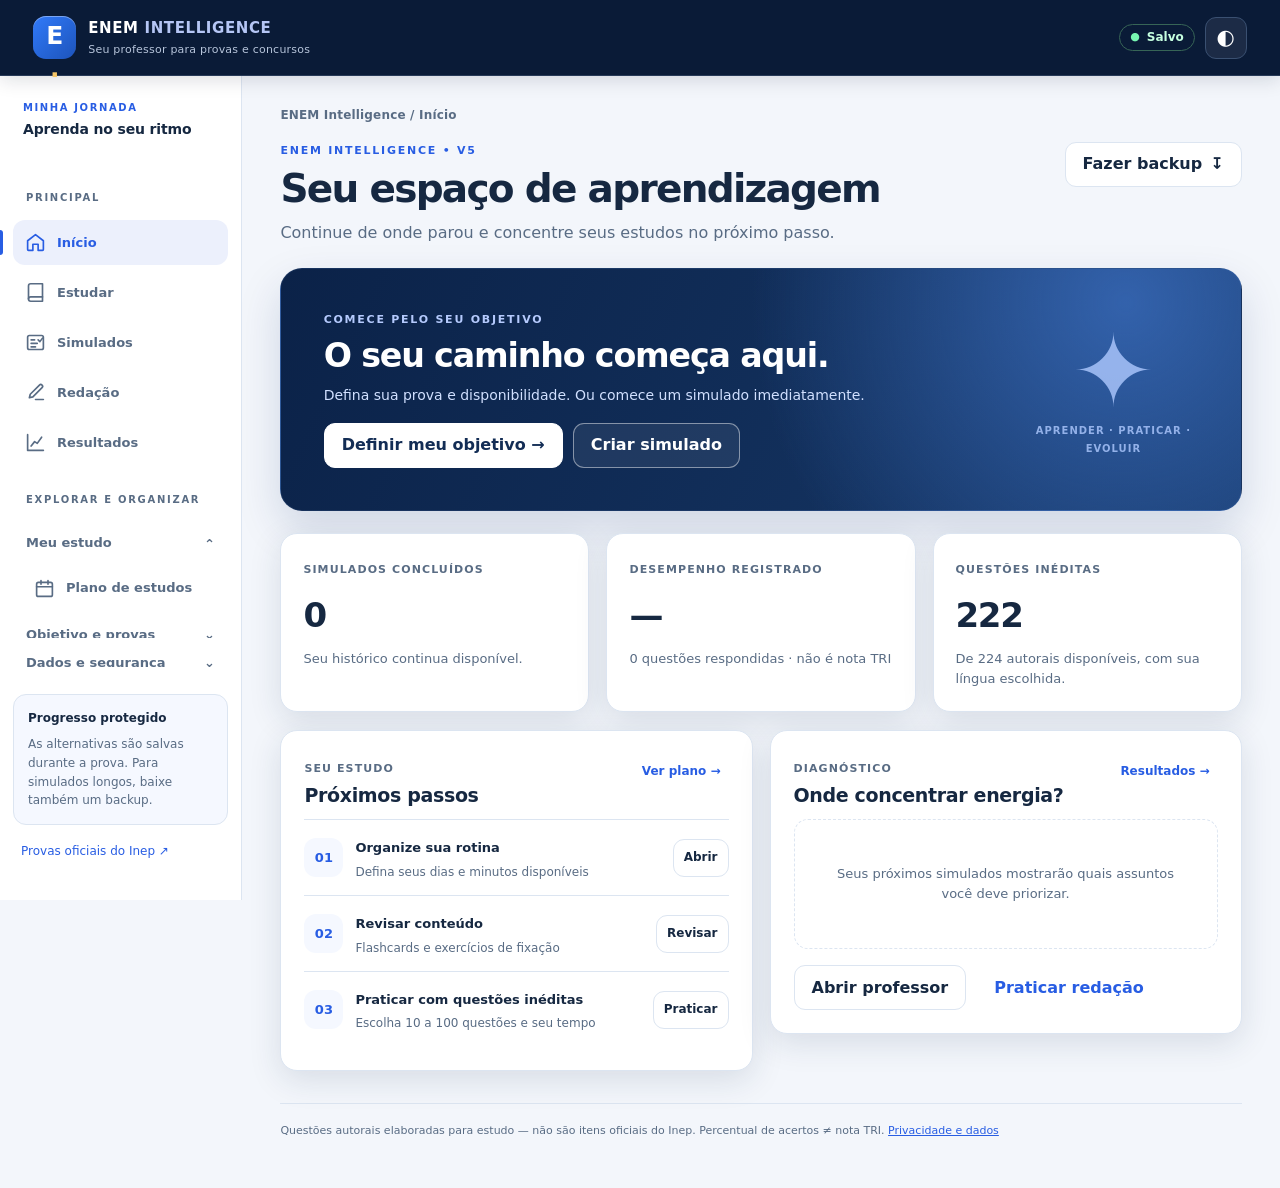
==== commit 62aeecce: "feat(v6): corrigir provas e backups, ampliar banco e acessibilidade, adicionar PWA e QA" ====
--- a/index.html
+++ b/index.html
@@ -6,6 +6,7 @@
   <meta name="theme-color" content="#0c1830">
   <meta name="description" content="ENEM Intelligence: simulados digitais, redação, plano de estudos e revisão guiada. Salve respostas e acompanhe sua evolução.">
   <title>ENEM Intelligence | Estude, pratique e evolua</title>
+  <link rel="manifest" href="manifest.webmanifest">
   <style id="bundled-styles">:root{--bg:#f4f7fc;--card:#fff;--wash:#f8fafe;--text:#182a44;--muted:#62738c;--border:#dce5f1;--navy:#0c1830;--blue:#2457e6;--accent:#f5b547;--good:#08785e;--bad:#b43842;--warn:#886111;--goodbg:#e6f7ef;--badbg:#ffedf0;--warnbg:#fff6e3;--shadow:0 12px 34px rgba(21,43,78,.045)}
 [data-theme=dark]{--bg:#0b1528;--card:#14223a;--wash:#182945;--text:#edf3ff;--muted:#a9bdd8;--border:#30435d;--navy:#081222;--blue:#85a6ff;--accent:#f5b547;--good:#69e2b6;--bad:#ff9ea4;--warn:#ffda8c;--goodbg:#10392f;--badbg:#462934;--warnbg:#49391e;--shadow:none}
 *{box-sizing:border-box}html{scroll-behavior:smooth}body{margin:0;background:var(--bg);color:var(--text);font:15px/1.57 system-ui,-apple-system,Segoe UI,Roboto,Arial,sans-serif}button,input,textarea,select{font:inherit}button{cursor:pointer}button:disabled{cursor:not-allowed;opacity:.45}a{color:var(--blue)}.hidden{display:none!important}.skip{position:absolute;left:-999px;top:8px;background:#fff;color:#001;padding:8px;z-index:500}.skip:focus{left:8px}button:focus-visible,input:focus-visible,select:focus-visible,textarea:focus-visible,a:focus-visible{outline:3px solid var(--accent);outline-offset:3px}
@@ -78,6 +79,16 @@
 .nav-shade{display:none}
 @media(max-width:780px){.nav-shade{display:block;position:fixed;inset:66px 0 0;background:#0410229a;opacity:0;pointer-events:none;z-index:50;transition:opacity .15s}body.nav-is-open .nav-shade{opacity:1;pointer-events:auto}.sidebar{box-shadow:16px 0 42px #0003}.exam-actions [data-act="finish"]{grid-column:auto}.exam-actions .button{white-space:normal}}
 @media(max-width:380px){.exam-actions .button{font-size:11px}}
+
+/* V6 — controles acessíveis e ergonomia de prova */
+.save-pill{cursor:pointer;background:transparent;font-family:inherit;font-weight:700;transition:background .2s}.save-pill:hover,.save-pill:focus-visible{background:#24415d;outline:2px solid #aac9ff;outline-offset:2px}
+.map-filters{display:flex;flex-wrap:wrap;gap:6px;margin:12px 0}.map-filters .button{font-size:12px;padding:8px 11px;min-height:36px}
+.figure-data{font-size:13px;padding:8px 0}.figure-data summary{cursor:pointer;font-weight:700}.figure-data table{width:100%;border-collapse:collapse;margin-top:10px}.figure-data th,.figure-data td{border:1px solid var(--border);padding:6px;text-align:left}
+.sr-only{position:absolute!important;width:1px;height:1px;padding:0;margin:-1px;overflow:hidden;clip:rect(0,0,0,0);white-space:nowrap;border:0}
+.exam-toolbar{flex-wrap:wrap}.exam-toolbar [data-act="backup"]{font-weight:800}
+button:focus-visible,a:focus-visible,input:focus-visible,select:focus-visible,textarea:focus-visible{outline:3px solid #5b8cf7;outline-offset:2px}
+@media(max-width:600px){.exam-toolbar{gap:6px}.exam-toolbar .button{font-size:12px;padding:9px 10px;min-height:40px}.map-filters .button{flex:1 1 42%}}
+@media(prefers-reduced-motion:reduce){*,*::before,*::after{animation-duration:.001ms!important;transition-duration:.001ms!important;scroll-behavior:auto!important}}
 </style>
   <script data-source="questions.js">
 /* Questões originais autorais. Não são itens oficiais do ENEM. */
@@ -87,6 +98,11 @@
   <script data-source="extra_questions.js">
 /* 144 questões originais suplementares; não são questões oficiais do Inep. */
 window.QUESTION_BANK.push(...[{"id":"V4001","area":"Matemática","subject":"Matemática","topic":"Porcentagem","context":"Um projeto de educação financeira acompanha a compra de uma bicicleta em uma loja comunitária. O preço anunciado é R$ 220,00, com desconto único de 15% para pagamento à vista. Não há frete nem outras taxas.","stem":"Quanto o comprador pagará após a aplicação do desconto?","options":["R$ 187,00","R$ 205,00","R$ 220,00","R$ 33,00","R$ 253,00"],"answer":0,"explanation":"O desconto é 15/100 × R$ 220,00 = R$ 33,00. Subtraindo do preço inicial, obtém-se R$ 187,00. O percentual incide sobre o preço original.","visual":null,"difficulty":"Básica","origin":"Questão autoral","source":"ENEM Intelligence — questão original elaborada para treinamento; não é questão oficial do Inep"},{"id":"V4002","area":"Matemática","subject":"Matemática","topic":"Porcentagem","context":"Um projeto de educação financeira acompanha a compra de uma assinatura anual de cursos. O preço anunciado é R$ 380,00, com desconto único de 20% para pagamento à vista. Não há frete nem outras taxas.","stem":"Quanto o comprador pagará após a aplicação do desconto?","options":["R$ 76,00","R$ 456,00","R$ 360,00","R$ 304,00","R$ 380,00"],"answer":3,"explanation":"O desconto é 20/100 × R$ 380,00 = R$ 76,00. Subtraindo do preço inicial, obtém-se R$ 304,00. O percentual incide sobre o preço original.","visual":null,"difficulty":"Básica","origin":"Questão autoral","source":"ENEM Intelligence — questão original elaborada para treinamento; não é questão oficial do Inep"},{"id":"V4003","area":"Matemática","subject":"Matemática","topic":"Porcentagem","context":"Um projeto de educação financeira acompanha a compra de uma mesa em uma feira de móveis. O preço anunciado é R$ 450,00, com desconto único de 12% para pagamento à vista. Não há frete nem outras taxas.","stem":"Quanto o comprador pagará após a aplicação do desconto?","options":["R$ 438,00","R$ 54,00","R$ 504,00","R$ 450,00","R$ 396,00"],"answer":4,"explanation":"O desconto é 12/100 × R$ 450,00 = R$ 54,00. Subtraindo do preço inicial, obtém-se R$ 396,00. O percentual incide sobre o preço original.","visual":null,"difficulty":"Básica","origin":"Questão autoral","source":"ENEM Intelligence — questão original elaborada para treinamento; não é questão oficial do Inep"},{"id":"V4004","area":"Matemática","subject":"Matemática","topic":"Porcentagem","context":"Um projeto de educação financeira acompanha a compra de um ingresso para um festival estudantil. O preço anunciado é R$ 140,00, com desconto único de 25% para pagamento à vista. Não há frete nem outras taxas.","stem":"Quanto o comprador pagará após a aplicação do desconto?","options":["R$ 175,00","R$ 140,00","R$ 35,00","R$ 115,00","R$ 105,00"],"answer":4,"explanation":"O desconto é 25/100 × R$ 140,00 = R$ 35,00. Subtraindo do preço inicial, obtém-se R$ 105,00. O percentual incide sobre o preço original.","visual":null,"difficulty":"Básica","origin":"Questão autoral","source":"ENEM Intelligence — questão original elaborada para treinamento; não é questão oficial do Inep"},{"id":"V4005","area":"Matemática","subject":"Matemática","topic":"Porcentagem","context":"Um projeto de educação financeira acompanha a compra de uma mochila escolar. O preço anunciado é R$ 180,00, com desconto único de 30% para pagamento à vista. Não há frete nem outras taxas.","stem":"Quanto o comprador pagará após a aplicação do desconto?","options":["R$ 234,00","R$ 126,00","R$ 54,00","R$ 150,00","R$ 180,00"],"answer":1,"explanation":"O desconto é 30/100 × R$ 180,00 = R$ 54,00. Subtraindo do preço inicial, obtém-se R$ 126,00. O percentual incide sobre o preço original.","visual":null,"difficulty":"Básica","origin":"Questão autoral","source":"ENEM Intelligence — questão original elaborada para treinamento; não é questão oficial do Inep"},{"id":"V4006","area":"Matemática","subject":"Matemática","topic":"Porcentagem","context":"Um projeto de educação financeira acompanha a compra de um kit de ferramentas. O preço anunciado é R$ 320,00, com desconto único de 10% para pagamento à vista. Não há frete nem outras taxas.","stem":"Quanto o comprador pagará após a aplicação do desconto?","options":["R$ 320,00","R$ 352,00","R$ 310,00","R$ 32,00","R$ 288,00"],"answer":4,"explanation":"O desconto é 10/100 × R$ 320,00 = R$ 32,00. Subtraindo do preço inicial, obtém-se R$ 288,00. O percentual incide sobre o preço original.","visual":null,"difficulty":"Básica","origin":"Questão autoral","source":"ENEM Intelligence — questão original elaborada para treinamento; não é questão oficial do Inep"},{"id":"V4007","area":"Matemática","subject":"Matemática","topic":"Porcentagem","context":"Um projeto de educação financeira acompanha a compra de uma viagem de ônibus intermunicipal. O preço anunciado é R$ 260,00, com desconto único de 35% para pagamento à vista. Não há frete nem outras taxas.","stem":"Quanto o comprador pagará após a aplicação do desconto?","options":["R$ 225,00","R$ 260,00","R$ 91,00","R$ 169,00","R$ 351,00"],"answer":3,"explanation":"O desconto é 35/100 × R$ 260,00 = R$ 91,00. Subtraindo do preço inicial, obtém-se R$ 169,00. O percentual incide sobre o preço original.","visual":null,"difficulty":"Básica","origin":"Questão autoral","source":"ENEM Intelligence — questão original elaborada para treinamento; não é questão oficial do Inep"},{"id":"V4008","area":"Matemática","subject":"Matemática","topic":"Porcentagem","context":"Um projeto de educação financeira acompanha a compra de uma luminária de escritório. O preço anunciado é R$ 500,00, com desconto único de 18% para pagamento à vista. Não há frete nem outras taxas.","stem":"Quanto o comprador pagará após a aplicação do desconto?","options":["R$ 410,00","R$ 590,00","R$ 90,00","R$ 482,00","R$ 500,00"],"answer":0,"explanation":"O desconto é 18/100 × R$ 500,00 = R$ 90,00. Subtraindo do preço inicial, obtém-se R$ 410,00. O percentual incide sobre o preço original.","visual":null,"difficulty":"Básica","origin":"Questão autoral","source":"ENEM Intelligence — questão original elaborada para treinamento; não é questão oficial do Inep"},{"id":"V4009","area":"Matemática","subject":"Matemática","topic":"Razão e proporção","context":"Em um(a) mutirão de alimentação, 4 equipes com a mesma produtividade concluíram 18 tarefas em uma etapa de duração fixa. Todas trabalham nas mesmas condições, sem interrupções.","stem":"Mantendo as condições de trabalho, quantas tarefas 10 equipes concluiriam em etapa de igual duração?","options":["35","45","49","53","28"],"answer":1,"explanation":"A grandeza é diretamente proporcional ao número de equipes. Cada equipe conclui 18/4 = 4 tarefas; 10 equipes concluem 10 × 4 = 45 tarefas.","visual":null,"difficulty":"Básica","origin":"Questão autoral","source":"ENEM Intelligence — questão original elaborada para treinamento; não é questão oficial do Inep"},{"id":"V4010","area":"Matemática","subject":"Matemática","topic":"Razão e proporção","context":"Em um(a) oficina de reciclagem, 3 equipes com a mesma produtividade concluíram 12 tarefas em uma etapa de duração fixa. Todas trabalham nas mesmas condições, sem interrupções.","stem":"Mantendo as condições de trabalho, quantas tarefas 8 equipes concluiriam em etapa de igual duração?","options":["38","24","32","35","20"],"answer":2,"explanation":"A grandeza é diretamente proporcional ao número de equipes. Cada equipe conclui 12/3 = 4 tarefas; 8 equipes concluem 8 × 4 = 32 tarefas.","visual":null,"difficulty":"Básica","origin":"Questão autoral","source":"ENEM Intelligence — questão original elaborada para treinamento; não é questão oficial do Inep"},{"id":"V4011","area":"Matemática","subject":"Matemática","topic":"Razão e proporção","context":"Em um(a) horta comunitária, 5 equipes com a mesma produtividade concluíram 25 tarefas em uma etapa de duração fixa. Todas trabalham nas mesmas condições, sem interrupções.","stem":"Mantendo as condições de trabalho, quantas tarefas 9 equipes concluiriam em etapa de igual duração?","options":["55","50","34","36","45"],"answer":4,"explanation":"A grandeza é diretamente proporcional ao número de equipes. Cada equipe conclui 25/5 = 5 tarefas; 9 equipes concluem 9 × 5 = 45 tarefas.","visual":null,"difficulty":"Básica","origin":"Questão autoral","source":"ENEM Intelligence — questão original elaborada para treinamento; não é questão oficial do Inep"},{"id":"V4012","area":"Matemática","subject":"Matemática","topic":"Razão e proporção","context":"Em um(a) biblioteca itinerante, 6 equipes com a mesma produtividade concluíram 30 tarefas em uma etapa de duração fixa. Todas trabalham nas mesmas condições, sem interrupções.","stem":"Mantendo as condições de trabalho, quantas tarefas 11 equipes concluiriam em etapa de igual duração?","options":["41","61","44","55","67"],"answer":3,"explanation":"A grandeza é diretamente proporcional ao número de equipes. Cada equipe conclui 30/6 = 5 tarefas; 11 equipes concluem 11 × 5 = 55 tarefas.","visual":null,"difficulty":"Básica","origin":"Questão autoral","source":"ENEM Intelligence — questão original elaborada para treinamento; não é questão oficial do Inep"},{"id":"V4013","area":"Matemática","subject":"Matemática","topic":"Razão e proporção","context":"Em um(a) campanha de vacinação fictícia, 8 equipes com a mesma produtividade concluíram 40 tarefas em uma etapa de duração fixa. Todas trabalham nas mesmas condições, sem interrupções.","stem":"Mantendo as condições de trabalho, quantas tarefas 12 equipes concluiriam em etapa de igual duração?","options":["48","60","68","76","52"],"answer":1,"explanation":"A grandeza é diretamente proporcional ao número de equipes. Cada equipe conclui 40/8 = 5 tarefas; 12 equipes concluem 12 × 5 = 60 tarefas.","visual":null,"difficulty":"Básica","origin":"Questão autoral","source":"ENEM Intelligence — questão original elaborada para treinamento; não é questão oficial do Inep"},{"id":"V4014","area":"Matemática","subject":"Matemática","topic":"Razão e proporção","context":"Em um(a) fábrica de cadernos, 7 equipes com a mesma produtividade concluíram 28 tarefas em uma etapa de duração fixa. Todas trabalham nas mesmas condições, sem interrupções.","stem":"Mantendo as condições de trabalho, quantas tarefas 13 equipes concluiriam em etapa de igual duração?","options":["41","66","39","52","59"],"answer":3,"explanation":"A grandeza é diretamente proporcional ao número de equipes. Cada equipe conclui 28/7 = 4 tarefas; 13 equipes concluem 13 × 4 = 52 tarefas.","visual":null,"difficulty":"Básica","origin":"Questão autoral","source":"ENEM Intelligence — questão original elaborada para treinamento; não é questão oficial do Inep"},{"id":"V4015","area":"Matemática","subject":"Matemática","topic":"Razão e proporção","context":"Em um(a) produção de refeições, 9 equipes com a mesma produtividade concluíram 45 tarefas em uma etapa de duração fixa. Todas trabalham nas mesmas condições, sem interrupções.","stem":"Mantendo as condições de trabalho, quantas tarefas 14 equipes concluiriam em etapa de igual duração?","options":["70","59","56","79","88"],"answer":0,"explanation":"A grandeza é diretamente proporcional ao número de equipes. Cada equipe conclui 45/9 = 5 tarefas; 14 equipes concluem 14 × 5 = 70 tarefas.","visual":null,"difficulty":"Básica","origin":"Questão autoral","source":"ENEM Intelligence — questão original elaborada para treinamento; não é questão oficial do Inep"},{"id":"V4016","area":"Matemática","subject":"Matemática","topic":"Razão e proporção","context":"Em um(a) coleta de resíduos, 5 equipes com a mesma produtividade concluíram 35 tarefas em uma etapa de duração fixa. Todas trabalham nas mesmas condições, sem interrupções.","stem":"Mantendo as condições de trabalho, quantas tarefas 15 equipes concluiriam em etapa de igual duração?","options":["110","90","115","105","50"],"answer":3,"explanation":"A grandeza é diretamente proporcional ao número de equipes. Cada equipe conclui 35/5 = 7 tarefas; 15 equipes concluem 15 × 7 = 105 tarefas.","visual":null,"difficulty":"Básica","origin":"Questão autoral","source":"ENEM Intelligence — questão original elaborada para treinamento; não é questão oficial do Inep"},{"id":"V4017","area":"Matemática","subject":"Matemática","topic":"Estatística e média","context":"Uma equipe municipal registrou visitas a um museu em três períodos consecutivos. Os dados foram organizados em uma tabela para comparar a atividade entre períodos.","stem":"Qual é a média aritmética simples dos três valores registrados?","options":["33","36","30","90","27"],"answer":2,"explanation":"Somam-se os três registros: 24 + 30 + 36 = 90. Como são três períodos, a média vale 90/3 = 30.","visual":{"type":"table","title":"Registros por período","headers":["Período 1","Período 2","Período 3"],"rows":[["24","30","36"]]},"difficulty":"Básica","origin":"Questão autoral","source":"ENEM Intelligence — questão original elaborada para treinamento; não é questão oficial do Inep"},{"id":"V4018","area":"Matemática","subject":"Matemática","topic":"Estatística e média","context":"Uma equipe municipal registrou livros doados em três períodos consecutivos. Os dados foram organizados em uma tabela para comparar a atividade entre períodos.","stem":"Qual é a média aritmética simples dos três valores registrados?","options":["38","105","35","50","32"],"answer":2,"explanation":"Somam-se os três registros: 20 + 35 + 50 = 105. Como são três períodos, a média vale 105/3 = 35.","visual":{"type":"table","title":"Registros por período","headers":["Período 1","Período 2","Período 3"],"rows":[["20","35","50"]]},"difficulty":"Básica","origin":"Questão autoral","source":"ENEM Intelligence — questão original elaborada para treinamento; não é questão oficial do Inep"},{"id":"V4019","area":"Matemática","subject":"Matemática","topic":"Estatística e média","context":"Uma equipe municipal registrou atendimentos comunitários em três períodos consecutivos. Os dados foram organizados em uma tabela para comparar a atividade entre períodos.","stem":"Qual é a média aritmética simples dos três valores registrados?","options":["24","54","21","15","18"],"answer":4,"explanation":"Somam-se os três registros: 12 + 18 + 24 = 54. Como são três períodos, a média vale 54/3 = 18.","visual":{"type":"table","title":"Registros por período","headers":["Período 1","Período 2","Período 3"],"rows":[["12","18","24"]]},"difficulty":"Básica","origin":"Questão autoral","source":"ENEM Intelligence — questão original elaborada para treinamento; não é questão oficial do Inep"},{"id":"V4020","area":"Matemática","subject":"Matemática","topic":"Estatística e média","context":"Uma equipe municipal registrou bicicletas alugadas em três períodos consecutivos. Os dados foram organizados em uma tabela para comparar a atividade entre períodos.","stem":"Qual é a média aritmética simples dos três valores registrados?","options":["48","39","42","126","45"],"answer":2,"explanation":"Somam-se os três registros: 36 + 42 + 48 = 126. Como são três períodos, a média vale 126/3 = 42.","visual":{"type":"table","title":"Registros por período","headers":["Período 1","Período 2","Período 3"],"rows":[["36","42","48"]]},"difficulty":"Básica","origin":"Questão autoral","source":"ENEM Intelligence — questão original elaborada para treinamento; não é questão oficial do Inep"},{"id":"V4021","area":"Matemática","subject":"Matemática","topic":"Estatística e média","context":"Uma equipe municipal registrou alunos presentes em três períodos consecutivos. Os dados foram organizados em uma tabela para comparar a atividade entre períodos.","stem":"Qual é a média aritmética simples dos três valores registrados?","options":["36","39","99","30","33"],"answer":4,"explanation":"Somam-se os três registros: 27 + 33 + 39 = 99. Como são três períodos, a média vale 99/3 = 33.","visual":{"type":"table","title":"Registros por período","headers":["Período 1","Período 2","Período 3"],"rows":[["27","33","39"]]},"difficulty":"Básica","origin":"Questão autoral","source":"ENEM Intelligence — questão original elaborada para treinamento; não é questão oficial do Inep"},{"id":"V4022","area":"Matemática","subject":"Matemática","topic":"Estatística e média","context":"Uma equipe municipal registrou árvores plantadas em três períodos consecutivos. Os dados foram organizados em uma tabela para comparar a atividade entre períodos.","stem":"Qual é a média aritmética simples dos três valores registrados?","options":["53","60","47","50","150"],"answer":3,"explanation":"Somam-se os três registros: 40 + 50 + 60 = 150. Como são três períodos, a média vale 150/3 = 50.","visual":{"type":"table","title":"Registros por período","headers":["Período 1","Período 2","Período 3"],"rows":[["40","50","60"]]},"difficulty":"Básica","origin":"Questão autoral","source":"ENEM Intelligence — questão original elaborada para treinamento; não é questão oficial do Inep"},{"id":"V4023","area":"Matemática","subject":"Matemática","topic":"Estatística e média","context":"Uma equipe municipal registrou passagens vendidas em três períodos consecutivos. Os dados foram organizados em uma tabela para comparar a atividade entre períodos.","stem":"Qual é a média aritmética simples dos três valores registrados?","options":["24","30","27","81","36"],"answer":2,"explanation":"Somam-se os três registros: 18 + 27 + 36 = 81. Como são três períodos, a média vale 81/3 = 27.","visual":{"type":"table","title":"Registros por período","headers":["Período 1","Período 2","Período 3"],"rows":[["18","27","36"]]},"difficulty":"Básica","origin":"Questão autoral","source":"ENEM Intelligence — questão original elaborada para treinamento; não é questão oficial do Inep"},{"id":"V4024","area":"Matemática","subject":"Matemática","topic":"Estatística e média","context":"Uma equipe municipal registrou coletas realizadas em três períodos consecutivos. Os dados foram organizados em uma tabela para comparar a atividade entre períodos.","stem":"Qual é a média aritmética simples dos três valores registrados?","options":["57","60","51","162","54"],"answer":4,"explanation":"Somam-se os três registros: 48 + 54 + 60 = 162. Como são três períodos, a média vale 162/3 = 54.","visual":{"type":"table","title":"Registros por período","headers":["Período 1","Período 2","Período 3"],"rows":[["48","54","60"]]},"difficulty":"Básica","origin":"Questão autoral","source":"ENEM Intelligence — questão original elaborada para treinamento; não é questão oficial do Inep"},{"id":"V4025","area":"Matemática","subject":"Matemática","topic":"Geometria plana","context":"O planejamento de uma quadra esportiva prevê uma área retangular com 12 metros de largura e 18 metros de comprimento. O revestimento será aplicado sobre todo o piso, sem recortes.","stem":"Qual é a área total a ser revestida, em metros quadrados?","options":["60 m²","216 m²","234 m²","228 m²","30 m²"],"answer":1,"explanation":"A área de um retângulo é base × altura. Multiplicando 12 m por 18 m, obtém-se 216 m². O perímetro não é a medida solicitada.","visual":null,"difficulty":"Básica","origin":"Questão autoral","source":"ENEM Intelligence — questão original elaborada para treinamento; não é questão oficial do Inep"},{"id":"V4026","area":"Matemática","subject":"Matemática","topic":"Geometria plana","context":"O planejamento de uma jardim escolar prevê uma área retangular com 7 metros de largura e 15 metros de comprimento. O revestimento será aplicado sobre todo o piso, sem recortes.","stem":"Qual é a área total a ser revestida, em metros quadrados?","options":["105 m²","120 m²","22 m²","44 m²","112 m²"],"answer":0,"explanation":"A área de um retângulo é base × altura. Multiplicando 7 m por 15 m, obtém-se 105 m². O perímetro não é a medida solicitada.","visual":null,"difficulty":"Básica","origin":"Questão autoral","source":"ENEM Intelligence — questão original elaborada para treinamento; não é questão oficial do Inep"},{"id":"V4027","area":"Matemática","subject":"Matemática","topic":"Geometria plana","context":"O planejamento de uma pátio coberto prevê uma área retangular com 11 metros de largura e 20 metros de comprimento. O revestimento será aplicado sobre todo o piso, sem recortes.","stem":"Qual é a área total a ser revestida, em metros quadrados?","options":["62 m²","31 m²","231 m²","220 m²","240 m²"],"answer":3,"explanation":"A área de um retângulo é base × altura. Multiplicando 11 m por 20 m, obtém-se 220 m². O perímetro não é a medida solicitada.","visual":null,"difficulty":"Básica","origin":"Questão autoral","source":"ENEM Intelligence — questão original elaborada para treinamento; não é questão oficial do Inep"},{"id":"V4028","area":"Matemática","subject":"Matemática","topic":"Geometria plana","context":"O planejamento de uma horta de bairro prevê uma área retangular com 9 metros de largura e 17 metros de comprimento. O revestimento será aplicado sobre todo o piso, sem recortes.","stem":"Qual é a área total a ser revestida, em metros quadrados?","options":["170 m²","26 m²","162 m²","153 m²","52 m²"],"answer":3,"explanation":"A área de um retângulo é base × altura. Multiplicando 9 m por 17 m, obtém-se 153 m². O perímetro não é a medida solicitada.","visual":null,"difficulty":"Básica","origin":"Questão autoral","source":"ENEM Intelligence — questão original elaborada para treinamento; não é questão oficial do Inep"},{"id":"V4029","area":"Matemática","subject":"Matemática","topic":"Geometria plana","context":"O planejamento de uma sala de estudo prevê uma área retangular com 6 metros de largura e 13 metros de comprimento. O revestimento será aplicado sobre todo o piso, sem recortes.","stem":"Qual é a área total a ser revestida, em metros quadrados?","options":["38 m²","84 m²","19 m²","91 m²","78 m²"],"answer":4,"explanation":"A área de um retângulo é base × altura. Multiplicando 6 m por 13 m, obtém-se 78 m². O perímetro não é a medida solicitada.","visual":null,"difficulty":"Básica","origin":"Questão autoral","source":"ENEM Intelligence — questão original elaborada para treinamento; não é questão oficial do Inep"},{"id":"V4030","area":"Matemática","subject":"Matemática","topic":"Geometria plana","context":"O planejamento de uma espaço de exposições prevê uma área retangular com 14 metros de largura e 23 metros de comprimento. O revestimento será aplicado sobre todo o piso, sem recortes.","stem":"Qual é a área total a ser revestida, em metros quadrados?","options":["322 m²","74 m²","37 m²","336 m²","345 m²"],"answer":0,"explanation":"A área de um retângulo é base × altura. Multiplicando 14 m por 23 m, obtém-se 322 m². O perímetro não é a medida solicitada.","visual":null,"difficulty":"Básica","origin":"Questão autoral","source":"ENEM Intelligence — questão original elaborada para treinamento; não é questão oficial do Inep"},{"id":"V4031","area":"Matemática","subject":"Matemática","topic":"Geometria plana","context":"O planejamento de uma viveiro comunitário prevê uma área retangular com 8 metros de largura e 19 metros de comprimento. O revestimento será aplicado sobre todo o piso, sem recortes.","stem":"Qual é a área total a ser revestida, em metros quadrados?","options":["160 m²","27 m²","171 m²","152 m²","54 m²"],"answer":3,"explanation":"A área de um retângulo é base × altura. Multiplicando 8 m por 19 m, obtém-se 152 m². O perímetro não é a medida solicitada.","visual":null,"difficulty":"Básica","origin":"Questão autoral","source":"ENEM Intelligence — questão original elaborada para treinamento; não é questão oficial do Inep"},{"id":"V4032","area":"Matemática","subject":"Matemática","topic":"Geometria plana","context":"O planejamento de uma painel de azulejos prevê uma área retangular com 10 metros de largura e 16 metros de comprimento. O revestimento será aplicado sobre todo o piso, sem recortes.","stem":"Qual é a área total a ser revestida, em metros quadrados?","options":["176 m²","170 m²","52 m²","26 m²","160 m²"],"answer":4,"explanation":"A área de um retângulo é base × altura. Multiplicando 10 m por 16 m, obtém-se 160 m². O perímetro não é a medida solicitada.","visual":null,"difficulty":"Básica","origin":"Questão autoral","source":"ENEM Intelligence — questão original elaborada para treinamento; não é questão oficial do Inep"},{"id":"V4033","area":"Matemática","subject":"Matemática","topic":"Grandezas e velocidade média","context":"Um relatório de mobilidade registra que um veículo de apoio escolar percorreu 120 km em 3 horas, considerando todo o intervalo e sem solicitar a velocidade instantânea.","stem":"Qual foi a velocidade escalar média do deslocamento?","options":["80 km/h","40 km/h","123 km/h","117 km/h","43 km/h"],"answer":1,"explanation":"A velocidade média é distância dividida pelo tempo: 120 km ÷ 3 h = 40 km/h. Não se somam essas grandezas.","visual":null,"difficulty":"Básica","origin":"Questão autoral","source":"ENEM Intelligence — questão original elaborada para treinamento; não é questão oficial do Inep"},{"id":"V4034","area":"Matemática","subject":"Matemática","topic":"Grandezas e velocidade média","context":"Um relatório de mobilidade registra que um trem regional percorreu 240 km em 4 horas, considerando todo o intervalo e sem solicitar a velocidade instantânea.","stem":"Qual foi a velocidade escalar média do deslocamento?","options":["120 km/h","236 km/h","244 km/h","64 km/h","60 km/h"],"answer":4,"explanation":"A velocidade média é distância dividida pelo tempo: 240 km ÷ 4 h = 60 km/h. Não se somam essas grandezas.","visual":null,"difficulty":"Básica","origin":"Questão autoral","source":"ENEM Intelligence — questão original elaborada para treinamento; não é questão oficial do Inep"},{"id":"V4035","area":"Matemática","subject":"Matemática","topic":"Grandezas e velocidade média","context":"Um relatório de mobilidade registra que um caminhão de entregas percorreu 150 km em 3 horas, considerando todo o intervalo e sem solicitar a velocidade instantânea.","stem":"Qual foi a velocidade escalar média do deslocamento?","options":["53 km/h","50 km/h","100 km/h","147 km/h","153 km/h"],"answer":1,"explanation":"A velocidade média é distância dividida pelo tempo: 150 km ÷ 3 h = 50 km/h. Não se somam essas grandezas.","visual":null,"difficulty":"Básica","origin":"Questão autoral","source":"ENEM Intelligence — questão original elaborada para treinamento; não é questão oficial do Inep"},{"id":"V4036","area":"Matemática","subject":"Matemática","topic":"Grandezas e velocidade média","context":"Um relatório de mobilidade registra que um ônibus de excursão percorreu 320 km em 5 horas, considerando todo o intervalo e sem solicitar a velocidade instantânea.","stem":"Qual foi a velocidade escalar média do deslocamento?","options":["69 km/h","325 km/h","128 km/h","315 km/h","64 km/h"],"answer":4,"explanation":"A velocidade média é distância dividida pelo tempo: 320 km ÷ 5 h = 64 km/h. Não se somam essas grandezas.","visual":null,"difficulty":"Básica","origin":"Questão autoral","source":"ENEM Intelligence — questão original elaborada para treinamento; não é questão oficial do Inep"},{"id":"V4037","area":"Matemática","subject":"Matemática","topic":"Grandezas e velocidade média","context":"Um relatório de mobilidade registra que um veículo elétrico percorreu 144 km em 3 horas, considerando todo o intervalo e sem solicitar a velocidade instantânea.","stem":"Qual foi a velocidade escalar média do deslocamento?","options":["48 km/h","96 km/h","51 km/h","141 km/h","147 km/h"],"answer":0,"explanation":"A velocidade média é distância dividida pelo tempo: 144 km ÷ 3 h = 48 km/h. Não se somam essas grandezas.","visual":null,"difficulty":"Básica","origin":"Questão autoral","source":"ENEM Intelligence — questão original elaborada para treinamento; não é questão oficial do Inep"},{"id":"V4038","area":"Matemática","subject":"Matemática","topic":"Grandezas e velocidade média","context":"Um relatório de mobilidade registra que um barco de fiscalização percorreu 168 km em 4 horas, considerando todo o intervalo e sem solicitar a velocidade instantânea.","stem":"Qual foi a velocidade escalar média do deslocamento?","options":["46 km/h","42 km/h","84 km/h","172 km/h","164 km/h"],"answer":1,"explanation":"A velocidade média é distância dividida pelo tempo: 168 km ÷ 4 h = 42 km/h. Não se somam essas grandezas.","visual":null,"difficulty":"Básica","origin":"Questão autoral","source":"ENEM Intelligence — questão original elaborada para treinamento; não é questão oficial do Inep"},{"id":"V4039","area":"Matemática","subject":"Matemática","topic":"Grandezas e velocidade média","context":"Um relatório de mobilidade registra que um ambulância em deslocamento percorreu 210 km em 3 horas, considerando todo o intervalo e sem solicitar a velocidade instantânea.","stem":"Qual foi a velocidade escalar média do deslocamento?","options":["73 km/h","207 km/h","213 km/h","140 km/h","70 km/h"],"answer":4,"explanation":"A velocidade média é distância dividida pelo tempo: 210 km ÷ 3 h = 70 km/h. Não se somam essas grandezas.","visual":null,"difficulty":"Básica","origin":"Questão autoral","source":"ENEM Intelligence — questão original elaborada para treinamento; não é questão oficial do Inep"},{"id":"V4040","area":"Matemática","subject":"Matemática","topic":"Grandezas e velocidade média","context":"Um relatório de mobilidade registra que um automóvel de pesquisa percorreu 360 km em 6 horas, considerando todo o intervalo e sem solicitar a velocidade instantânea.","stem":"Qual foi a velocidade escalar média do deslocamento?","options":["366 km/h","120 km/h","66 km/h","60 km/h","354 km/h"],"answer":3,"explanation":"A velocidade média é distância dividida pelo tempo: 360 km ÷ 6 h = 60 km/h. Não se somam essas grandezas.","visual":null,"difficulty":"Básica","origin":"Questão autoral","source":"ENEM Intelligence — questão original elaborada para treinamento; não é questão oficial do Inep"},{"id":"V4041","area":"Matemática","subject":"Matemática","topic":"Probabilidade","context":"Em um(a) projeto de experimentos, há 3 fichas azuis e 7 fichas amarelas de formato e tamanho idênticos. Uma ficha será retirada ao acaso e cada ficha tem igual chance de seleção.","stem":"Qual é a probabilidade de retirar uma ficha azul?","options":["3/7","3/11","10/3","7/10","3/10"],"answer":4,"explanation":"Existem 3 casos favoráveis e 10 fichas no total. Pela razão casos favoráveis/casos possíveis, a probabilidade é 3/10, sem reposição antes da retirada.","visual":null,"difficulty":"Básica","origin":"Questão autoral","source":"ENEM Intelligence — questão original elaborada para treinamento; não é questão oficial do Inep"},{"id":"V4042","area":"Matemática","subject":"Matemática","topic":"Probabilidade","context":"Em um(a) caixa de fichas, há 2 fichas azuis e 8 fichas amarelas de formato e tamanho idênticos. Uma ficha será retirada ao acaso e cada ficha tem igual chance de seleção.","stem":"Qual é a probabilidade de retirar uma ficha azul?","options":["2/8","2/10","2/11","8/10","10/2"],"answer":1,"explanation":"Existem 2 casos favoráveis e 10 fichas no total. Pela razão casos favoráveis/casos possíveis, a probabilidade é 2/10, sem reposição antes da retirada.","visual":null,"difficulty":"Básica","origin":"Questão autoral","source":"ENEM Intelligence — questão original elaborada para treinamento; não é questão oficial do Inep"},{"id":"V4043","area":"Matemática","subject":"Matemática","topic":"Probabilidade","context":"Em um(a) jogo pedagógico, há 4 fichas azuis e 6 fichas amarelas de formato e tamanho idênticos. Uma ficha será retirada ao acaso e cada ficha tem igual chance de seleção.","stem":"Qual é a probabilidade de retirar uma ficha azul?","options":["4/11","6/10","4/6","10/4","4/10"],"answer":4,"explanation":"Existem 4 casos favoráveis e 10 fichas no total. Pela razão casos favoráveis/casos possíveis, a probabilidade é 4/10, sem reposição antes da retirada.","visual":null,"difficulty":"Básica","origin":"Questão autoral","source":"ENEM Intelligence — questão original elaborada para treinamento; não é questão oficial do Inep"},{"id":"V4044","area":"Matemática","subject":"Matemática","topic":"Probabilidade","context":"Em um(a) bolsa de peças, há 5 fichas azuis e 15 fichas amarelas de formato e tamanho idênticos. Uma ficha será retirada ao acaso e cada ficha tem igual chance de seleção.","stem":"Qual é a probabilidade de retirar uma ficha azul?","options":["15/20","5/20","5/21","5/15","20/5"],"answer":1,"explanation":"Existem 5 casos favoráveis e 20 fichas no total. Pela razão casos favoráveis/casos possíveis, a probabilidade é 5/20, sem reposição antes da retirada.","visual":null,"difficulty":"Básica","origin":"Questão autoral","source":"ENEM Intelligence — questão original elaborada para treinamento; não é questão oficial do Inep"},{"id":"V4045","area":"Matemática","subject":"Matemática","topic":"Probabilidade","context":"Em um(a) urna de amostragem, há 6 fichas azuis e 14 fichas amarelas de formato e tamanho idênticos. Uma ficha será retirada ao acaso e cada ficha tem igual chance de seleção.","stem":"Qual é a probabilidade de retirar uma ficha azul?","options":["20/6","14/20","6/20","6/21","6/14"],"answer":2,"explanation":"Existem 6 casos favoráveis e 20 fichas no total. Pela razão casos favoráveis/casos possíveis, a probabilidade é 6/20, sem reposição antes da retirada.","visual":null,"difficulty":"Básica","origin":"Questão autoral","source":"ENEM Intelligence — questão original elaborada para treinamento; não é questão oficial do Inep"},{"id":"V4046","area":"Matemática","subject":"Matemática","topic":"Probabilidade","context":"Em um(a) atividade em laboratório, há 1 fichas azuis e 9 fichas amarelas de formato e tamanho idênticos. Uma ficha será retirada ao acaso e cada ficha tem igual chance de seleção.","stem":"Qual é a probabilidade de retirar uma ficha azul?","options":["1/9","1/11","10/1","1/10","9/10"],"answer":3,"explanation":"Existem 1 casos favoráveis e 10 fichas no total. Pela razão casos favoráveis/casos possíveis, a probabilidade é 1/10, sem reposição antes da retirada.","visual":null,"difficulty":"Básica","origin":"Questão autoral","source":"ENEM Intelligence — questão original elaborada para treinamento; não é questão oficial do Inep"},{"id":"V4047","area":"Matemática","subject":"Matemática","topic":"Probabilidade","context":"Em um(a) kit didático, há 8 fichas azuis e 12 fichas amarelas de formato e tamanho idênticos. Uma ficha será retirada ao acaso e cada ficha tem igual chance de seleção.","stem":"Qual é a probabilidade de retirar uma ficha azul?","options":["20/8","8/20","8/21","12/20","8/12"],"answer":1,"explanation":"Existem 8 casos favoráveis e 20 fichas no total. Pela razão casos favoráveis/casos possíveis, a probabilidade é 8/20, sem reposição antes da retirada.","visual":null,"difficulty":"Básica","origin":"Questão autoral","source":"ENEM Intelligence — questão original elaborada para treinamento; não é questão oficial do Inep"},{"id":"V4048","area":"Matemática","subject":"Matemática","topic":"Probabilidade","context":"Em um(a) sorteio solidário, há 9 fichas azuis e 11 fichas amarelas de formato e tamanho idênticos. Uma ficha será retirada ao acaso e cada ficha tem igual chance de seleção.","stem":"Qual é a probabilidade de retirar uma ficha azul?","options":["11/20","9/21","9/11","9/20","20/9"],"answer":3,"explanation":"Existem 9 casos favoráveis e 20 fichas no total. Pela razão casos favoráveis/casos possíveis, a probabilidade é 9/20, sem reposição antes da retirada.","visual":null,"difficulty":"Básica","origin":"Questão autoral","source":"ENEM Intelligence — questão original elaborada para treinamento; não é questão oficial do Inep"},{"id":"V4049","area":"Natureza","subject":"Física","topic":"Eletricidade e Lei de Ohm","context":"Um circuito ideal utilizado em um sistema de iluminação da biblioteca contém um resistor de 4 Ω ligado a uma fonte contínua de 12 V. Desconsidere a resistência interna da fonte e a variação térmica do resistor.","stem":"Qual é a intensidade da corrente elétrica que percorre o resistor?","options":["3 A","7 A","9 A","16 A","48 A"],"answer":0,"explanation":"Pela Lei de Ohm, I = U/R. Assim, I = 12/4 = 3 A. Multiplicar tensão pela resistência não produz corrente elétrica.","visual":null,"difficulty":"Básica","origin":"Questão autoral","source":"ENEM Intelligence — questão original elaborada para treinamento; não é questão oficial do Inep"},{"id":"V4050","area":"Natureza","subject":"Física","topic":"Eletricidade e Lei de Ohm","context":"Um circuito ideal utilizado em um sensor em uma estufa contém um resistor de 6 Ω ligado a uma fonte contínua de 18 V. Desconsidere a resistência interna da fonte e a variação térmica do resistor.","stem":"Qual é a intensidade da corrente elétrica que percorre o resistor?","options":["24 A","15 A","108 A","3 A","9 A"],"answer":3,"explanation":"Pela Lei de Ohm, I = U/R. Assim, I = 18/6 = 3 A. Multiplicar tensão pela resistência não produz corrente elétrica.","visual":null,"difficulty":"Básica","origin":"Questão autoral","source":"ENEM Intelligence — questão original elaborada para treinamento; não é questão oficial do Inep"},{"id":"V4051","area":"Natureza","subject":"Física","topic":"Eletricidade e Lei de Ohm","context":"Um circuito ideal utilizado em um protótipo de lanterna contém um resistor de 8 Ω ligado a uma fonte contínua de 24 V. Desconsidere a resistência interna da fonte e a variação térmica do resistor.","stem":"Qual é a intensidade da corrente elétrica que percorre o resistor?","options":["11 A","21 A","32 A","192 A","3 A"],"answer":4,"explanation":"Pela Lei de Ohm, I = U/R. Assim, I = 24/8 = 3 A. Multiplicar tensão pela resistência não produz corrente elétrica.","visual":null,"difficulty":"Básica","origin":"Questão autoral","source":"ENEM Intelligence — questão original elaborada para treinamento; não é questão oficial do Inep"},{"id":"V4052","area":"Natureza","subject":"Física","topic":"Eletricidade e Lei de Ohm","context":"Um circuito ideal utilizado em um controle eletrônico de uma maquete contém um resistor de 5 Ω ligado a uma fonte contínua de 30 V. Desconsidere a resistência interna da fonte e a variação térmica do resistor.","stem":"Qual é a intensidade da corrente elétrica que percorre o resistor?","options":["6 A","24 A","11 A","35 A","150 A"],"answer":0,"explanation":"Pela Lei de Ohm, I = U/R. Assim, I = 30/5 = 6 A. Multiplicar tensão pela resistência não produz corrente elétrica.","visual":null,"difficulty":"Básica","origin":"Questão autoral","source":"ENEM Intelligence — questão original elaborada para treinamento; não é questão oficial do Inep"},{"id":"V4053","area":"Natureza","subject":"Biologia","topic":"Ecologia e fluxo de energia","context":"Em uma cadeia alimentar simplificada, vegetação de uma restinga armazena 8000 kJ em um nível trófico. Para uma estimativa didática, considere que 10% dessa energia chega ao nível trófico imediatamente seguinte.","stem":"Qual quantidade aproximada de energia chega ao consumidor primário?","options":["8000 kJ","4000 kJ","80000 kJ","800 kJ","80 kJ"],"answer":3,"explanation":"Dez por cento de 8000 kJ corresponde a 8000 × 0,10 = 800 kJ. A transferência entre níveis envolve perdas de energia em processos metabólicos.","visual":null,"difficulty":"Básica","origin":"Questão autoral","source":"ENEM Intelligence — questão original elaborada para treinamento; não é questão oficial do Inep"},{"id":"V4054","area":"Natureza","subject":"Biologia","topic":"Ecologia e fluxo de energia","context":"Em uma cadeia alimentar simplificada, capim de uma pastagem armazena 6000 kJ em um nível trófico. Para uma estimativa didática, considere que 10% dessa energia chega ao nível trófico imediatamente seguinte.","stem":"Qual quantidade aproximada de energia chega ao consumidor primário?","options":["3000 kJ","600 kJ","60 kJ","60000 kJ","6000 kJ"],"answer":1,"explanation":"Dez por cento de 6000 kJ corresponde a 6000 × 0,10 = 600 kJ. A transferência entre níveis envolve perdas de energia em processos metabólicos.","visual":null,"difficulty":"Básica","origin":"Questão autoral","source":"ENEM Intelligence — questão original elaborada para treinamento; não é questão oficial do Inep"},{"id":"V4055","area":"Natureza","subject":"Biologia","topic":"Ecologia e fluxo de energia","context":"Em uma cadeia alimentar simplificada, plantas de um lago armazena 4000 kJ em um nível trófico. Para uma estimativa didática, considere que 10% dessa energia chega ao nível trófico imediatamente seguinte.","stem":"Qual quantidade aproximada de energia chega ao consumidor primário?","options":["40 kJ","400 kJ","4000 kJ","2000 kJ","40000 kJ"],"answer":1,"explanation":"Dez por cento de 4000 kJ corresponde a 4000 × 0,10 = 400 kJ. A transferência entre níveis envolve perdas de energia em processos metabólicos.","visual":null,"difficulty":"Básica","origin":"Questão autoral","source":"ENEM Intelligence — questão original elaborada para treinamento; não é questão oficial do Inep"},{"id":"V4056","area":"Natureza","subject":"Biologia","topic":"Ecologia e fluxo de energia","context":"Em uma cadeia alimentar simplificada, fitoplâncton marinho armazena 9000 kJ em um nível trófico. Para uma estimativa didática, considere que 10% dessa energia chega ao nível trófico imediatamente seguinte.","stem":"Qual quantidade aproximada de energia chega ao consumidor primário?","options":["4500 kJ","90000 kJ","90 kJ","9000 kJ","900 kJ"],"answer":4,"explanation":"Dez por cento de 9000 kJ corresponde a 9000 × 0,10 = 900 kJ. A transferência entre níveis envolve perdas de energia em processos metabólicos.","visual":null,"difficulty":"Básica","origin":"Questão autoral","source":"ENEM Intelligence — questão original elaborada para treinamento; não é questão oficial do Inep"},{"id":"V4057","area":"Natureza","subject":"Química","topic":"Concentração de soluções","context":"Em um(a) laboratório escolar, 30 g de um soluto foram completamente dissolvidos para produzir 3 L de solução homogênea. Considere o volume final indicado, e não apenas a água acrescentada.","stem":"Qual é a concentração comum da solução, expressa em gramas por litro?","options":["27 g/L","90 g/L","10 g/L","13 g/L","33 g/L"],"answer":2,"explanation":"A concentração comum é massa do soluto dividida pelo volume da solução: C = 30/3 = 10 g/L.","visual":null,"difficulty":"Básica","origin":"Questão autoral","source":"ENEM Intelligence — questão original elaborada para treinamento; não é questão oficial do Inep"},{"id":"V4058","area":"Natureza","subject":"Química","topic":"Concentração de soluções","context":"Em um(a) estação de tratamento fictícia, 40 g de um soluto foram completamente dissolvidos para produzir 2 L de solução homogênea. Considere o volume final indicado, e não apenas a água acrescentada.","stem":"Qual é a concentração comum da solução, expressa em gramas por litro?","options":["22 g/L","80 g/L","20 g/L","38 g/L","42 g/L"],"answer":2,"explanation":"A concentração comum é massa do soluto dividida pelo volume da solução: C = 40/2 = 20 g/L.","visual":null,"difficulty":"Básica","origin":"Questão autoral","source":"ENEM Intelligence — questão original elaborada para treinamento; não é questão oficial do Inep"},{"id":"V4059","area":"Natureza","subject":"Química","topic":"Concentração de soluções","context":"Em um(a) atividade de química ambiental, 75 g de um soluto foram completamente dissolvidos para produzir 5 L de solução homogênea. Considere o volume final indicado, e não apenas a água acrescentada.","stem":"Qual é a concentração comum da solução, expressa em gramas por litro?","options":["80 g/L","15 g/L","375 g/L","70 g/L","20 g/L"],"answer":1,"explanation":"A concentração comum é massa do soluto dividida pelo volume da solução: C = 75/5 = 15 g/L.","visual":null,"difficulty":"Básica","origin":"Questão autoral","source":"ENEM Intelligence — questão original elaborada para treinamento; não é questão oficial do Inep"},{"id":"V4060","area":"Natureza","subject":"Química","topic":"Concentração de soluções","context":"Em um(a) controle de qualidade de água, 48 g de um soluto foram completamente dissolvidos para produzir 4 L de solução homogênea. Considere o volume final indicado, e não apenas a água acrescentada.","stem":"Qual é a concentração comum da solução, expressa em gramas por litro?","options":["16 g/L","44 g/L","12 g/L","192 g/L","52 g/L"],"answer":2,"explanation":"A concentração comum é massa do soluto dividida pelo volume da solução: C = 48/4 = 12 g/L.","visual":null,"difficulty":"Básica","origin":"Questão autoral","source":"ENEM Intelligence — questão original elaborada para treinamento; não é questão oficial do Inep"},{"id":"V4061","area":"Natureza","subject":"Física","topic":"Densidade","context":"Um(a) bloco utilizado em uma aula de materiais tem massa de 60 g e ocupa volume de 20 cm³. O objeto é homogêneo e a medida de volume não inclui espaços externos.","stem":"Qual é a densidade do material?","options":["40 g/cm³","80 g/cm³","23 g/cm³","1200 g/cm³","3 g/cm³"],"answer":4,"explanation":"A densidade é a razão massa/volume: 60 g ÷ 20 cm³ = 3 g/cm³. O produto das grandezas não corresponde à densidade.","visual":null,"difficulty":"Básica","origin":"Questão autoral","source":"ENEM Intelligence — questão original elaborada para treinamento; não é questão oficial do Inep"},{"id":"V4062","area":"Natureza","subject":"Física","topic":"Densidade","context":"Um(a) amostra de rocha tem massa de 96 g e ocupa volume de 24 cm³. O objeto é homogêneo e a medida de volume não inclui espaços externos.","stem":"Qual é a densidade do material?","options":["72 g/cm³","120 g/cm³","28 g/cm³","4 g/cm³","2304 g/cm³"],"answer":3,"explanation":"A densidade é a razão massa/volume: 96 g ÷ 24 cm³ = 4 g/cm³. O produto das grandezas não corresponde à densidade.","visual":null,"difficulty":"Básica","origin":"Questão autoral","source":"ENEM Intelligence — questão original elaborada para treinamento; não é questão oficial do Inep"},{"id":"V4063","area":"Natureza","subject":"Física","topic":"Densidade","context":"Um(a) peça metálica de equipamento tem massa de 75 g e ocupa volume de 15 cm³. O objeto é homogêneo e a medida de volume não inclui espaços externos.","stem":"Qual é a densidade do material?","options":["90 g/cm³","60 g/cm³","20 g/cm³","1125 g/cm³","5 g/cm³"],"answer":4,"explanation":"A densidade é a razão massa/volume: 75 g ÷ 15 cm³ = 5 g/cm³. O produto das grandezas não corresponde à densidade.","visual":null,"difficulty":"Básica","origin":"Questão autoral","source":"ENEM Intelligence — questão original elaborada para treinamento; não é questão oficial do Inep"},{"id":"V4064","area":"Natureza","subject":"Física","topic":"Densidade","context":"Um(a) objeto plástico usado em experimento tem massa de 42 g e ocupa volume de 21 cm³. O objeto é homogêneo e a medida de volume não inclui espaços externos.","stem":"Qual é a densidade do material?","options":["882 g/cm³","21 g/cm³","23 g/cm³","2 g/cm³","63 g/cm³"],"answer":3,"explanation":"A densidade é a razão massa/volume: 42 g ÷ 21 cm³ = 2 g/cm³. O produto das grandezas não corresponde à densidade.","visual":null,"difficulty":"Básica","origin":"Questão autoral","source":"ENEM Intelligence — questão original elaborada para treinamento; não é questão oficial do Inep"},{"id":"V4065","area":"Natureza","subject":"Física","topic":"Calor sensível","context":"Em um(a) recipiente com água aquecida, uma massa de 200 g de água recebe calor e aumenta sua temperatura em 10 °C. Considere o calor específico da água igual a 4,2 J/(g·°C) e despreze perdas.","stem":"Qual a quantidade de calor absorvida pela água?","options":["9240 J","2000 J","4200 J","840 J","8400 J"],"answer":4,"explanation":"Calor sensível: Q = m × c × ΔT. Logo, Q = 200 × 4,2 × 10 = 8400 J.","visual":null,"difficulty":"Básica","origin":"Questão autoral","source":"ENEM Intelligence — questão original elaborada para treinamento; não é questão oficial do Inep"},{"id":"V4066","area":"Natureza","subject":"Física","topic":"Calor sensível","context":"Em um(a) copo de água em experimento, uma massa de 250 g de água recebe calor e aumenta sua temperatura em 8 °C. Considere o calor específico da água igual a 4,2 J/(g·°C) e despreze perdas.","stem":"Qual a quantidade de calor absorvida pela água?","options":["4200 J","8400 J","9450 J","2000 J","840 J"],"answer":1,"explanation":"Calor sensível: Q = m × c × ΔT. Logo, Q = 250 × 4,2 × 8 = 8400 J.","visual":null,"difficulty":"Básica","origin":"Questão autoral","source":"ENEM Intelligence — questão original elaborada para treinamento; não é questão oficial do Inep"},{"id":"V4067","area":"Natureza","subject":"Física","topic":"Calor sensível","context":"Em um(a) reservatório escolar, uma massa de 150 g de água recebe calor e aumenta sua temperatura em 12 °C. Considere o calor específico da água igual a 4,2 J/(g·°C) e despreze perdas.","stem":"Qual a quantidade de calor absorvida pela água?","options":["756 J","3780 J","7560 J","1800 J","8190 J"],"answer":2,"explanation":"Calor sensível: Q = m × c × ΔT. Logo, Q = 150 × 4,2 × 12 = 7560 J.","visual":null,"difficulty":"Básica","origin":"Questão autoral","source":"ENEM Intelligence — questão original elaborada para treinamento; não é questão oficial do Inep"},{"id":"V4068","area":"Natureza","subject":"Física","topic":"Calor sensível","context":"Em um(a) amostra em laboratório, uma massa de 300 g de água recebe calor e aumenta sua temperatura em 6 °C. Considere o calor específico da água igual a 4,2 J/(g·°C) e despreze perdas.","stem":"Qual a quantidade de calor absorvida pela água?","options":["1800 J","756 J","3780 J","8820 J","7560 J"],"answer":4,"explanation":"Calor sensível: Q = m × c × ΔT. Logo, Q = 300 × 4,2 × 6 = 7560 J.","visual":null,"difficulty":"Básica","origin":"Questão autoral","source":"ENEM Intelligence — questão original elaborada para treinamento; não é questão oficial do Inep"},{"id":"V4069","area":"Natureza","subject":"Química","topic":"Escala de pH","context":"Em um(a) controle da qualidade de uma piscina, duas soluções aquosas a 25 °C apresentam pH 2 e pH 4, respectivamente. Considere a definição logarítmica usual de pH nas soluções diluídas.","stem":"Quantas vezes a concentração de íons H⁺ da solução de menor pH supera a da solução de maior pH?","options":["100 vezes","20 vezes","1000 vezes","10 vezes","2 vezes"],"answer":0,"explanation":"A diferença de pH é 4-2=2. Cada unidade representa um fator de dez na concentração de H⁺; o fator é 10^2 = 100.","visual":null,"difficulty":"Básica","origin":"Questão autoral","source":"ENEM Intelligence — questão original elaborada para treinamento; não é questão oficial do Inep"},{"id":"V4070","area":"Natureza","subject":"Química","topic":"Escala de pH","context":"Em um(a) aula de ácidos e bases, duas soluções aquosas a 25 °C apresentam pH 3 e pH 5, respectivamente. Considere a definição logarítmica usual de pH nas soluções diluídas.","stem":"Quantas vezes a concentração de íons H⁺ da solução de menor pH supera a da solução de maior pH?","options":["2 vezes","100 vezes","10 vezes","20 vezes","1000 vezes"],"answer":1,"explanation":"A diferença de pH é 5-3=2. Cada unidade representa um fator de dez na concentração de H⁺; o fator é 10^2 = 100.","visual":null,"difficulty":"Básica","origin":"Questão autoral","source":"ENEM Intelligence — questão original elaborada para treinamento; não é questão oficial do Inep"},{"id":"V4071","area":"Natureza","subject":"Química","topic":"Escala de pH","context":"Em um(a) monitoramento de um lago, duas soluções aquosas a 25 °C apresentam pH 4 e pH 6, respectivamente. Considere a definição logarítmica usual de pH nas soluções diluídas.","stem":"Quantas vezes a concentração de íons H⁺ da solução de menor pH supera a da solução de maior pH?","options":["2 vezes","100 vezes","20 vezes","10 vezes","1000 vezes"],"answer":1,"explanation":"A diferença de pH é 6-4=2. Cada unidade representa um fator de dez na concentração de H⁺; o fator é 10^2 = 100.","visual":null,"difficulty":"Básica","origin":"Questão autoral","source":"ENEM Intelligence — questão original elaborada para treinamento; não é questão oficial do Inep"},{"id":"V4072","area":"Natureza","subject":"Química","topic":"Escala de pH","context":"Em um(a) experimento com soluções diluídas, duas soluções aquosas a 25 °C apresentam pH 1 e pH 3, respectivamente. Considere a definição logarítmica usual de pH nas soluções diluídas.","stem":"Quantas vezes a concentração de íons H⁺ da solução de menor pH supera a da solução de maior pH?","options":["1000 vezes","100 vezes","2 vezes","20 vezes","10 vezes"],"answer":1,"explanation":"A diferença de pH é 3-1=2. Cada unidade representa um fator de dez na concentração de H⁺; o fator é 10^2 = 100.","visual":null,"difficulty":"Básica","origin":"Questão autoral","source":"ENEM Intelligence — questão original elaborada para treinamento; não é questão oficial do Inep"},{"id":"V4073","area":"Natureza","subject":"Biologia","topic":"Membrana plasmática e osmose","context":"Uma célula animal foi colocada em solução com concentração de solutos maior que a de seu interior. A membrana permite a passagem de água, mas restringe os solutos. Esse comportamento é utilizado para compreender a permeabilidade seletiva e as relações hídricas nos seres vivos.","stem":"Qual interpretação corresponde ao processo descrito?","options":["a membrana torna-se impermeável a qualquer substância.","a água entra obrigatoriamente até a célula explodir.","a mitocôndria conduz toda a água por síntese proteica.","a água tende a sair da célula, reduzindo seu volume.","a passagem de água ocorre exclusivamente por digestão intracelular."],"answer":3,"explanation":"Na osmose, a água se movimenta conforme o gradiente de potencial hídrico através de membrana semipermeável. Na situação apresentada, a água tende a sair da célula, reduzindo seu volume.","visual":null,"difficulty":"Básica","origin":"Questão autoral","source":"ENEM Intelligence — questão original elaborada para treinamento; não é questão oficial do Inep"},{"id":"V4074","area":"Natureza","subject":"Biologia","topic":"Membrana plasmática e osmose","context":"Um vegetal murchou após ser irrigado acidentalmente com solução muito salina. As raízes ficaram expostas a um meio mais concentrado que o conteúdo celular. Esse comportamento é utilizado para compreender a permeabilidade seletiva e as relações hídricas nos seres vivos.","stem":"Qual interpretação corresponde ao processo descrito?","options":["a passagem de água ocorre exclusivamente por digestão intracelular.","as células absorvem água por transporte ativo independentemente do gradiente.","a membrana torna-se impermeável a qualquer substância.","a mitocôndria conduz toda a água por síntese proteica.","as células perdem água por osmose, reduzindo a turgescência."],"answer":4,"explanation":"Na osmose, a água se movimenta conforme o gradiente de potencial hídrico através de membrana semipermeável. Na situação apresentada, as células perdem água por osmose, reduzindo a turgescência.","visual":null,"difficulty":"Básica","origin":"Questão autoral","source":"ENEM Intelligence — questão original elaborada para treinamento; não é questão oficial do Inep"},{"id":"V4075","area":"Natureza","subject":"Biologia","topic":"Membrana plasmática e osmose","context":"Duas soluções com concentrações diferentes estão separadas por membrana permeável à água, mas não ao soluto. Não há bombas celulares ativas na situação. Esse comportamento é utilizado para compreender a permeabilidade seletiva e as relações hídricas nos seres vivos.","stem":"Qual interpretação corresponde ao processo descrito?","options":["o soluto atravessa livremente a membrana e arrasta ATP.","a membrana torna-se impermeável a qualquer substância.","a água tende a deslocar-se para o lado de maior concentração de solutos.","a passagem de água ocorre exclusivamente por digestão intracelular.","a mitocôndria conduz toda a água por síntese proteica."],"answer":2,"explanation":"Na osmose, a água se movimenta conforme o gradiente de potencial hídrico através de membrana semipermeável. Na situação apresentada, a água tende a deslocar-se para o lado de maior concentração de solutos.","visual":null,"difficulty":"Básica","origin":"Questão autoral","source":"ENEM Intelligence — questão original elaborada para treinamento; não é questão oficial do Inep"},{"id":"V4076","area":"Natureza","subject":"Biologia","topic":"Membrana plasmática e osmose","context":"Uma célula vegetal é transferida de um meio hipertônico para um meio hipotônico, preservando a integridade da parede celular. Esse comportamento é utilizado para compreender a permeabilidade seletiva e as relações hídricas nos seres vivos.","stem":"Qual interpretação corresponde ao processo descrito?","options":["a membrana torna-se impermeável a qualquer substância.","o cloroplasto substitui a membrana na absorção de água.","a passagem de água ocorre exclusivamente por digestão intracelular.","a mitocôndria conduz toda a água por síntese proteica.","a entrada de água pode aumentar sua turgescência."],"answer":4,"explanation":"Na osmose, a água se movimenta conforme o gradiente de potencial hídrico através de membrana semipermeável. Na situação apresentada, a entrada de água pode aumentar sua turgescência.","visual":null,"difficulty":"Básica","origin":"Questão autoral","source":"ENEM Intelligence — questão original elaborada para treinamento; não é questão oficial do Inep"},{"id":"V4077","area":"Natureza","subject":"Química","topic":"Transformações químicas","context":"Em uma observação cotidiana foi registrado o fenômeno de queima de combustível em um fogareiro. A situação envolve oxigênio e é analisada para distinguir transformações físicas e químicas.","stem":"Qual interpretação descreve adequadamente o fenômeno?","options":["o processo é apenas uma mudança de posição do material.","nenhuma ligação química é alterada em qualquer etapa.","a matéria desaparece por completo durante a transformação.","o fenômeno só pode ocorrer na presença de cloroplastos.","há reação química, com formação de novas substâncias."],"answer":4,"explanation":"O fenômeno de queima de combustível em um fogareiro envolve transformação química: são produzidas substâncias diferentes das iniciais, sem que a matéria seja simplesmente destruída.","visual":null,"difficulty":"Básica","origin":"Questão autoral","source":"ENEM Intelligence — questão original elaborada para treinamento; não é questão oficial do Inep"},{"id":"V4078","area":"Natureza","subject":"Química","topic":"Transformações químicas","context":"Em uma observação cotidiana foi registrado o fenômeno de corrosão de um portão de ferro. A situação envolve umidade e oxigênio e é analisada para distinguir transformações físicas e químicas.","stem":"Qual interpretação descreve adequadamente o fenômeno?","options":["a matéria desaparece por completo durante a transformação.","há transformação química associada à formação de produtos de corrosão.","nenhuma ligação química é alterada em qualquer etapa.","o fenômeno só pode ocorrer na presença de cloroplastos.","o processo é apenas uma mudança de posição do material."],"answer":1,"explanation":"O fenômeno de corrosão de um portão de ferro envolve transformação química: são produzidas substâncias diferentes das iniciais, sem que a matéria seja simplesmente destruída.","visual":null,"difficulty":"Básica","origin":"Questão autoral","source":"ENEM Intelligence — questão original elaborada para treinamento; não é questão oficial do Inep"},{"id":"V4079","area":"Natureza","subject":"Química","topic":"Transformações químicas","context":"Em uma observação cotidiana foi registrado o fenômeno de formação de bolhas quando vinagre reage com bicarbonato. A situação envolve reagentes ácido-base e é analisada para distinguir transformações físicas e químicas.","stem":"Qual interpretação descreve adequadamente o fenômeno?","options":["a matéria desaparece por completo durante a transformação.","nenhuma ligação química é alterada em qualquer etapa.","o processo é apenas uma mudança de posição do material.","a formação de gás indica transformação química entre os reagentes.","o fenômeno só pode ocorrer na presença de cloroplastos."],"answer":3,"explanation":"O fenômeno de formação de bolhas quando vinagre reage com bicarbonato envolve transformação química: são produzidas substâncias diferentes das iniciais, sem que a matéria seja simplesmente destruída.","visual":null,"difficulty":"Básica","origin":"Questão autoral","source":"ENEM Intelligence — questão original elaborada para treinamento; não é questão oficial do Inep"},{"id":"V4080","area":"Natureza","subject":"Química","topic":"Transformações químicas","context":"Em uma observação cotidiana foi registrado o fenômeno de escurecimento de uma maçã depois de cortada. A situação envolve exposição ao ar e é analisada para distinguir transformações físicas e químicas.","stem":"Qual interpretação descreve adequadamente o fenômeno?","options":["a matéria desaparece por completo durante a transformação.","nenhuma ligação química é alterada em qualquer etapa.","as reações oxidativas modificam substâncias presentes no alimento.","o processo é apenas uma mudança de posição do material.","o fenômeno só pode ocorrer na presença de cloroplastos."],"answer":2,"explanation":"O fenômeno de escurecimento de uma maçã depois de cortada envolve transformação química: são produzidas substâncias diferentes das iniciais, sem que a matéria seja simplesmente destruída.","visual":null,"difficulty":"Básica","origin":"Questão autoral","source":"ENEM Intelligence — questão original elaborada para treinamento; não é questão oficial do Inep"},{"id":"V4081","area":"Humanas","subject":"Geografia","topic":"Urbanização e ambiente","context":"Em um bairro que ganhou avenidas e estacionamentos, a área de terra exposta diminuiu e moradores passaram a registrar alagamentos durante temporais. A fonte é um relato didático autoral para análise da realidade brasileira, com foco em a intensificação de enxurradas pela redução da infiltração de água.","stem":"A situação apresentada exemplifica principalmente","options":["a redução do escoamento de chuva em superfícies impermeáveis.","a independência entre cobertura vegetal e o ciclo urbano da água.","a impermeabilização do solo aumenta o escoamento superficial","o aumento da permeabilidade do solo provocado pelo asfalto.","a eliminação do risco de enchentes pela canalização da água."],"answer":2,"explanation":"O contexto trata de a intensificação de enxurradas pela redução da infiltração de água. Portanto, a impermeabilização do solo aumenta o escoamento superficial, enquanto as demais alternativas fazem generalizações ou negam relações descritas no texto.","visual":null,"difficulty":"Média","origin":"Questão autoral","source":"ENEM Intelligence — questão original elaborada para treinamento; não é questão oficial do Inep"},{"id":"V4082","area":"Humanas","subject":"Geografia","topic":"Urbanização e ambiente","context":"Um mapa urbano mostra a substituição de pequenos jardins por calçadas e pavimento; após chuvas intensas, córregos locais transbordam com mais frequência. A fonte é um relato didático autoral para análise da realidade brasileira, com foco em a intensificação de enxurradas pela redução da infiltração de água.","stem":"Que interpretação sobre a organização da sociedade e do território é sustentada pelo texto?","options":["o aumento da permeabilidade do solo provocado pelo asfalto.","a impermeabilização do solo aumenta o escoamento superficial","a eliminação do risco de enchentes pela canalização da água.","a independência entre cobertura vegetal e o ciclo urbano da água.","a redução do escoamento de chuva em superfícies impermeáveis."],"answer":1,"explanation":"O contexto trata de a intensificação de enxurradas pela redução da infiltração de água. Portanto, a impermeabilização do solo aumenta o escoamento superficial, enquanto as demais alternativas fazem generalizações ou negam relações descritas no texto.","visual":null,"difficulty":"Média","origin":"Questão autoral","source":"ENEM Intelligence — questão original elaborada para treinamento; não é questão oficial do Inep"},{"id":"V4083","area":"Humanas","subject":"Geografia","topic":"Urbanização e ambiente","context":"Uma escola observou que o pátio asfaltado forma poças e escoa rapidamente para a rua, enquanto o jardim absorve parte da água da chuva. A fonte é um relato didático autoral para análise da realidade brasileira, com foco em a intensificação de enxurradas pela redução da infiltração de água.","stem":"A relação entre os elementos descritos permite identificar","options":["o aumento da permeabilidade do solo provocado pelo asfalto.","a eliminação do risco de enchentes pela canalização da água.","a independência entre cobertura vegetal e o ciclo urbano da água.","a impermeabilização do solo aumenta o escoamento superficial","a redução do escoamento de chuva em superfícies impermeáveis."],"answer":3,"explanation":"O contexto trata de a intensificação de enxurradas pela redução da infiltração de água. Portanto, a impermeabilização do solo aumenta o escoamento superficial, enquanto as demais alternativas fazem generalizações ou negam relações descritas no texto.","visual":null,"difficulty":"Média","origin":"Questão autoral","source":"ENEM Intelligence — questão original elaborada para treinamento; não é questão oficial do Inep"},{"id":"V4084","area":"Humanas","subject":"Geografia","topic":"Urbanização e ambiente","context":"O plano diretor de um município debate pavimentos permeáveis e recuperação de áreas verdes para controlar enchentes na periferia. A fonte é um relato didático autoral para análise da realidade brasileira, com foco em a intensificação de enxurradas pela redução da infiltração de água.","stem":"Considerando o contexto descrito, qual conclusão é mais adequada?","options":["a independência entre cobertura vegetal e o ciclo urbano da água.","a eliminação do risco de enchentes pela canalização da água.","a impermeabilização do solo aumenta o escoamento superficial","o aumento da permeabilidade do solo provocado pelo asfalto.","a redução do escoamento de chuva em superfícies impermeáveis."],"answer":2,"explanation":"O contexto trata de a intensificação de enxurradas pela redução da infiltração de água. Portanto, a impermeabilização do solo aumenta o escoamento superficial, enquanto as demais alternativas fazem generalizações ou negam relações descritas no texto.","visual":null,"difficulty":"Média","origin":"Questão autoral","source":"ENEM Intelligence — questão original elaborada para treinamento; não é questão oficial do Inep"},{"id":"V4085","area":"Humanas","subject":"História","topic":"Patrimônio cultural","context":"Um centro comunitário restaura fotografias, depoimentos e receitas de famílias antigas para montar uma exposição sobre a história do bairro. A fonte é um relato didático autoral para análise da realidade brasileira, com foco em a valorização da memória coletiva e da diversidade de experiências.","stem":"A situação apresentada exemplifica principalmente","options":["o tratamento da memória coletiva como registro exclusivamente econômico.","a preservação restrita aos monumentos sem valor afetivo para moradores.","a ausência de participação social na construção de referências culturais.","o patrimônio registra referências históricas e identidades da sociedade","a substituição da história local por uma narrativa única nacional."],"answer":3,"explanation":"O contexto trata de a valorização da memória coletiva e da diversidade de experiências. Portanto, o patrimônio registra referências históricas e identidades da sociedade, enquanto as demais alternativas fazem generalizações ou negam relações descritas no texto.","visual":null,"difficulty":"Média","origin":"Questão autoral","source":"ENEM Intelligence — questão original elaborada para treinamento; não é questão oficial do Inep"},{"id":"V4086","area":"Humanas","subject":"História","topic":"Patrimônio cultural","context":"Uma associação organiza a preservação de festas tradicionais e histórias orais que atravessam gerações, envolvendo jovens e idosos. A fonte é um relato didático autoral para análise da realidade brasileira, com foco em a valorização da memória coletiva e da diversidade de experiências.","stem":"Que interpretação sobre a organização da sociedade e do território é sustentada pelo texto?","options":["o tratamento da memória coletiva como registro exclusivamente econômico.","o patrimônio registra referências históricas e identidades da sociedade","a substituição da história local por uma narrativa única nacional.","a preservação restrita aos monumentos sem valor afetivo para moradores.","a ausência de participação social na construção de referências culturais."],"answer":1,"explanation":"O contexto trata de a valorização da memória coletiva e da diversidade de experiências. Portanto, o patrimônio registra referências históricas e identidades da sociedade, enquanto as demais alternativas fazem generalizações ou negam relações descritas no texto.","visual":null,"difficulty":"Média","origin":"Questão autoral","source":"ENEM Intelligence — questão original elaborada para treinamento; não é questão oficial do Inep"},{"id":"V4087","area":"Humanas","subject":"História","topic":"Patrimônio cultural","context":"Um município recupera um mercado histórico e consulta trabalhadores para registrar modos de vida relacionados ao edifício. A fonte é um relato didático autoral para análise da realidade brasileira, com foco em a valorização da memória coletiva e da diversidade de experiências.","stem":"A relação entre os elementos descritos permite identificar","options":["o tratamento da memória coletiva como registro exclusivamente econômico.","o patrimônio registra referências históricas e identidades da sociedade","a ausência de participação social na construção de referências culturais.","a preservação restrita aos monumentos sem valor afetivo para moradores.","a substituição da história local por uma narrativa única nacional."],"answer":1,"explanation":"O contexto trata de a valorização da memória coletiva e da diversidade de experiências. Portanto, o patrimônio registra referências históricas e identidades da sociedade, enquanto as demais alternativas fazem generalizações ou negam relações descritas no texto.","visual":null,"difficulty":"Média","origin":"Questão autoral","source":"ENEM Intelligence — questão original elaborada para treinamento; não é questão oficial do Inep"},{"id":"V4088","area":"Humanas","subject":"História","topic":"Patrimônio cultural","context":"Em uma comunidade, moradores defendem a conservação de um antigo espaço de encontro que guarda lembranças importantes das famílias. A fonte é um relato didático autoral para análise da realidade brasileira, com foco em a valorização da memória coletiva e da diversidade de experiências.","stem":"Considerando o contexto descrito, qual conclusão é mais adequada?","options":["a ausência de participação social na construção de referências culturais.","a preservação restrita aos monumentos sem valor afetivo para moradores.","a substituição da história local por uma narrativa única nacional.","o tratamento da memória coletiva como registro exclusivamente econômico.","o patrimônio registra referências históricas e identidades da sociedade"],"answer":4,"explanation":"O contexto trata de a valorização da memória coletiva e da diversidade de experiências. Portanto, o patrimônio registra referências históricas e identidades da sociedade, enquanto as demais alternativas fazem generalizações ou negam relações descritas no texto.","visual":null,"difficulty":"Média","origin":"Questão autoral","source":"ENEM Intelligence — questão original elaborada para treinamento; não é questão oficial do Inep"},{"id":"V4089","area":"Humanas","subject":"História","topic":"Industrialização e trabalho","context":"Durante a industrialização, uma fábrica reuniu muitos trabalhadores num mesmo espaço e fragmentou a fabricação em tarefas repetidas. A fonte é um relato didático autoral para análise da realidade brasileira, com foco em a reorganização das relações de trabalho e da produção.","stem":"A situação apresentada exemplifica principalmente","options":["a permanência imutável das condições produtivas pré-industriais.","a substituição completa do trabalho remunerado pelo artesanato doméstico.","a mecanização e a divisão de tarefas alteraram a organização produtiva","a predominância das pequenas oficinas agrícolas como única forma de trabalho urbano.","a eliminação dos conflitos entre capital e trabalho após o uso de máquinas."],"answer":2,"explanation":"O contexto trata de a reorganização das relações de trabalho e da produção. Portanto, a mecanização e a divisão de tarefas alteraram a organização produtiva, enquanto as demais alternativas fazem generalizações ou negam relações descritas no texto.","visual":null,"difficulty":"Média","origin":"Questão autoral","source":"ENEM Intelligence — questão original elaborada para treinamento; não é questão oficial do Inep"},{"id":"V4090","area":"Humanas","subject":"História","topic":"Industrialização e trabalho","context":"Um texto histórico descreve a substituição parcial da produção artesanal por máquinas e jornadas controladas pelo relógio fabril. A fonte é um relato didático autoral para análise da realidade brasileira, com foco em a reorganização das relações de trabalho e da produção.","stem":"Que interpretação sobre a organização da sociedade e do território é sustentada pelo texto?","options":["a eliminação dos conflitos entre capital e trabalho após o uso de máquinas.","a permanência imutável das condições produtivas pré-industriais.","a substituição completa do trabalho remunerado pelo artesanato doméstico.","a predominância das pequenas oficinas agrícolas como única forma de trabalho urbano.","a mecanização e a divisão de tarefas alteraram a organização produtiva"],"answer":4,"explanation":"O contexto trata de a reorganização das relações de trabalho e da produção. Portanto, a mecanização e a divisão de tarefas alteraram a organização produtiva, enquanto as demais alternativas fazem generalizações ou negam relações descritas no texto.","visual":null,"difficulty":"Média","origin":"Questão autoral","source":"ENEM Intelligence — questão original elaborada para treinamento; não é questão oficial do Inep"},{"id":"V4091","area":"Humanas","subject":"História","topic":"Industrialização e trabalho","context":"No século XIX, o crescimento das fábricas impulsionou a migração de famílias do campo para cidades industriais. A fonte é um relato didático autoral para análise da realidade brasileira, com foco em a reorganização das relações de trabalho e da produção.","stem":"A relação entre os elementos descritos permite identificar","options":["a substituição completa do trabalho remunerado pelo artesanato doméstico.","a eliminação dos conflitos entre capital e trabalho após o uso de máquinas.","a predominância das pequenas oficinas agrícolas como única forma de trabalho urbano.","a permanência imutável das condições produtivas pré-industriais.","a mecanização e a divisão de tarefas alteraram a organização produtiva"],"answer":4,"explanation":"O contexto trata de a reorganização das relações de trabalho e da produção. Portanto, a mecanização e a divisão de tarefas alteraram a organização produtiva, enquanto as demais alternativas fazem generalizações ou negam relações descritas no texto.","visual":null,"difficulty":"Média","origin":"Questão autoral","source":"ENEM Intelligence — questão original elaborada para treinamento; não é questão oficial do Inep"},{"id":"V4092","area":"Humanas","subject":"História","topic":"Industrialização e trabalho","context":"Um museu apresenta documentos sobre trabalho infantil e jornadas extensas em fábricas da primeira industrialização. A fonte é um relato didático autoral para análise da realidade brasileira, com foco em a reorganização das relações de trabalho e da produção.","stem":"Considerando o contexto descrito, qual conclusão é mais adequada?","options":["a eliminação dos conflitos entre capital e trabalho após o uso de máquinas.","a substituição completa do trabalho remunerado pelo artesanato doméstico.","a permanência imutável das condições produtivas pré-industriais.","a predominância das pequenas oficinas agrícolas como única forma de trabalho urbano.","a mecanização e a divisão de tarefas alteraram a organização produtiva"],"answer":4,"explanation":"O contexto trata de a reorganização das relações de trabalho e da produção. Portanto, a mecanização e a divisão de tarefas alteraram a organização produtiva, enquanto as demais alternativas fazem generalizações ou negam relações descritas no texto.","visual":null,"difficulty":"Média","origin":"Questão autoral","source":"ENEM Intelligence — questão original elaborada para treinamento; não é questão oficial do Inep"},{"id":"V4093","area":"Humanas","subject":"Sociologia","topic":"Democracia e direitos","context":"Um conselho municipal abre audiências para que moradores discutam prioridades de saneamento e transporte antes da decisão orçamentária. A fonte é um relato didático autoral para análise da realidade brasileira, com foco em a participação social no exercício da cidadania.","stem":"A situação apresentada exemplifica principalmente","options":["a ideia de que participação pública impede a existência de divergências.","a concentração permanente das decisões em um único grupo sem consulta social.","a exclusão de associações e movimentos das decisões coletivas.","a restrição da cidadania apenas ao consumo individual de bens.","direitos e participação são elementos centrais da vida democrática"],"answer":4,"explanation":"O contexto trata de a participação social no exercício da cidadania. Portanto, direitos e participação são elementos centrais da vida democrática, enquanto as demais alternativas fazem generalizações ou negam relações descritas no texto.","visual":null,"difficulty":"Média","origin":"Questão autoral","source":"ENEM Intelligence — questão original elaborada para treinamento; não é questão oficial do Inep"},{"id":"V4094","area":"Humanas","subject":"Sociologia","topic":"Democracia e direitos","context":"Após mobilização de estudantes, uma escola cria assembleias para debater regras que afetam toda a comunidade. A fonte é um relato didático autoral para análise da realidade brasileira, com foco em a participação social no exercício da cidadania.","stem":"Que interpretação sobre a organização da sociedade e do território é sustentada pelo texto?","options":["a exclusão de associações e movimentos das decisões coletivas.","direitos e participação são elementos centrais da vida democrática","a restrição da cidadania apenas ao consumo individual de bens.","a concentração permanente das decisões em um único grupo sem consulta social.","a ideia de que participação pública impede a existência de divergências."],"answer":1,"explanation":"O contexto trata de a participação social no exercício da cidadania. Portanto, direitos e participação são elementos centrais da vida democrática, enquanto as demais alternativas fazem generalizações ou negam relações descritas no texto.","visual":null,"difficulty":"Média","origin":"Questão autoral","source":"ENEM Intelligence — questão original elaborada para treinamento; não é questão oficial do Inep"},{"id":"V4095","area":"Humanas","subject":"Sociologia","topic":"Democracia e direitos","context":"Uma associação de moradores organiza abaixo-assinado e reuniões públicas para exigir acessibilidade em prédios coletivos. A fonte é um relato didático autoral para análise da realidade brasileira, com foco em a participação social no exercício da cidadania.","stem":"A relação entre os elementos descritos permite identificar","options":["a ideia de que participação pública impede a existência de divergências.","a restrição da cidadania apenas ao consumo individual de bens.","a exclusão de associações e movimentos das decisões coletivas.","direitos e participação são elementos centrais da vida democrática","a concentração permanente das decisões em um único grupo sem consulta social."],"answer":3,"explanation":"O contexto trata de a participação social no exercício da cidadania. Portanto, direitos e participação são elementos centrais da vida democrática, enquanto as demais alternativas fazem generalizações ou negam relações descritas no texto.","visual":null,"difficulty":"Média","origin":"Questão autoral","source":"ENEM Intelligence — questão original elaborada para treinamento; não é questão oficial do Inep"},{"id":"V4096","area":"Humanas","subject":"Sociologia","topic":"Democracia e direitos","context":"Um processo participativo reúne grupos com opiniões divergentes para construir propostas para a cidade. A fonte é um relato didático autoral para análise da realidade brasileira, com foco em a participação social no exercício da cidadania.","stem":"Considerando o contexto descrito, qual conclusão é mais adequada?","options":["direitos e participação são elementos centrais da vida democrática","a restrição da cidadania apenas ao consumo individual de bens.","a ideia de que participação pública impede a existência de divergências.","a exclusão de associações e movimentos das decisões coletivas.","a concentração permanente das decisões em um único grupo sem consulta social."],"answer":0,"explanation":"O contexto trata de a participação social no exercício da cidadania. Portanto, direitos e participação são elementos centrais da vida democrática, enquanto as demais alternativas fazem generalizações ou negam relações descritas no texto.","visual":null,"difficulty":"Média","origin":"Questão autoral","source":"ENEM Intelligence — questão original elaborada para treinamento; não é questão oficial do Inep"},{"id":"V4097","area":"Humanas","subject":"Geografia","topic":"Globalização produtiva","context":"Um telefone celular é projetado em um país, utiliza componentes de outros territórios e é montado em uma terceira região. A fonte é um relato didático autoral para análise da realidade brasileira, com foco em a interdependência econômica entre diferentes países.","stem":"A situação apresentada exemplifica principalmente","options":["a autossuficiência de cada país em todas as etapas de fabricação.","cadeias produtivas globais conectam territórios e etapas de fabricação","a desconexão entre logística internacional e circulação de mercadorias.","a inexistência de dependência entre fornecedores e indústrias em diferentes países.","a substituição integral das trocas internacionais pelo mercado local."],"answer":1,"explanation":"O contexto trata de a interdependência econômica entre diferentes países. Portanto, cadeias produtivas globais conectam territórios e etapas de fabricação, enquanto as demais alternativas fazem generalizações ou negam relações descritas no texto.","visual":null,"difficulty":"Média","origin":"Questão autoral","source":"ENEM Intelligence — questão original elaborada para treinamento; não é questão oficial do Inep"},{"id":"V4098","area":"Humanas","subject":"Geografia","topic":"Globalização produtiva","context":"Uma marca de roupas compra tecidos de diversos países e distribui produtos por centros logísticos internacionais. A fonte é um relato didático autoral para análise da realidade brasileira, com foco em a interdependência econômica entre diferentes países.","stem":"Que interpretação sobre a organização da sociedade e do território é sustentada pelo texto?","options":["cadeias produtivas globais conectam territórios e etapas de fabricação","a inexistência de dependência entre fornecedores e indústrias em diferentes países.","a desconexão entre logística internacional e circulação de mercadorias.","a autossuficiência de cada país em todas as etapas de fabricação.","a substituição integral das trocas internacionais pelo mercado local."],"answer":0,"explanation":"O contexto trata de a interdependência econômica entre diferentes países. Portanto, cadeias produtivas globais conectam territórios e etapas de fabricação, enquanto as demais alternativas fazem generalizações ou negam relações descritas no texto.","visual":null,"difficulty":"Média","origin":"Questão autoral","source":"ENEM Intelligence — questão original elaborada para treinamento; não é questão oficial do Inep"},{"id":"V4099","area":"Humanas","subject":"Geografia","topic":"Globalização produtiva","context":"Uma indústria de veículos coordena fornecedores de vários continentes para fabricar um único modelo. A fonte é um relato didático autoral para análise da realidade brasileira, com foco em a interdependência econômica entre diferentes países.","stem":"A relação entre os elementos descritos permite identificar","options":["a inexistência de dependência entre fornecedores e indústrias em diferentes países.","a autossuficiência de cada país em todas as etapas de fabricação.","a desconexão entre logística internacional e circulação de mercadorias.","cadeias produtivas globais conectam territórios e etapas de fabricação","a substituição integral das trocas internacionais pelo mercado local."],"answer":3,"explanation":"O contexto trata de a interdependência econômica entre diferentes países. Portanto, cadeias produtivas globais conectam territórios e etapas de fabricação, enquanto as demais alternativas fazem generalizações ou negam relações descritas no texto.","visual":null,"difficulty":"Média","origin":"Questão autoral","source":"ENEM Intelligence — questão original elaborada para treinamento; não é questão oficial do Inep"},{"id":"V4100","area":"Humanas","subject":"Geografia","topic":"Globalização produtiva","context":"Uma empresa de equipamentos médicos integra pesquisa, fabricação de peças e distribuição em diferentes países. A fonte é um relato didático autoral para análise da realidade brasileira, com foco em a interdependência econômica entre diferentes países.","stem":"Considerando o contexto descrito, qual conclusão é mais adequada?","options":["a desconexão entre logística internacional e circulação de mercadorias.","a inexistência de dependência entre fornecedores e indústrias em diferentes países.","cadeias produtivas globais conectam territórios e etapas de fabricação","a substituição integral das trocas internacionais pelo mercado local.","a autossuficiência de cada país em todas as etapas de fabricação."],"answer":2,"explanation":"O contexto trata de a interdependência econômica entre diferentes países. Portanto, cadeias produtivas globais conectam territórios e etapas de fabricação, enquanto as demais alternativas fazem generalizações ou negam relações descritas no texto.","visual":null,"difficulty":"Média","origin":"Questão autoral","source":"ENEM Intelligence — questão original elaborada para treinamento; não é questão oficial do Inep"},{"id":"V4101","area":"Humanas","subject":"Geografia","topic":"Migrações e população","context":"Uma cidade recebe famílias que se mudaram em busca de oportunidades de trabalho e acesso a serviços públicos. A fonte é um relato didático autoral para análise da realidade brasileira, com foco em os deslocamentos humanos associados a fatores econômicos, sociais ou ambientais.","stem":"A situação apresentada exemplifica principalmente","options":["migrações decorrem de múltiplos fatores e transformam territórios","o crescimento vegetativo da população sem deslocamento de pessoas.","a interpretação de que toda migração ocorre apenas por lazer e turismo.","a estabilidade obrigatória da população diante de alterações econômicas.","a circulação de mercadorias como único fator de mudança demográfica."],"answer":0,"explanation":"O contexto trata de os deslocamentos humanos associados a fatores econômicos, sociais ou ambientais. Portanto, migrações decorrem de múltiplos fatores e transformam territórios, enquanto as demais alternativas fazem generalizações ou negam relações descritas no texto.","visual":null,"difficulty":"Média","origin":"Questão autoral","source":"ENEM Intelligence — questão original elaborada para treinamento; não é questão oficial do Inep"},{"id":"V4102","area":"Humanas","subject":"Geografia","topic":"Migrações e população","context":"Após uma seca prolongada, moradores de uma região deixam o campo e procuram outras localidades para viver. A fonte é um relato didático autoral para análise da realidade brasileira, com foco em os deslocamentos humanos associados a fatores econômicos, sociais ou ambientais.","stem":"Que interpretação sobre a organização da sociedade e do território é sustentada pelo texto?","options":["a estabilidade obrigatória da população diante de alterações econômicas.","a circulação de mercadorias como único fator de mudança demográfica.","o crescimento vegetativo da população sem deslocamento de pessoas.","a interpretação de que toda migração ocorre apenas por lazer e turismo.","migrações decorrem de múltiplos fatores e transformam territórios"],"answer":4,"explanation":"O contexto trata de os deslocamentos humanos associados a fatores econômicos, sociais ou ambientais. Portanto, migrações decorrem de múltiplos fatores e transformam territórios, enquanto as demais alternativas fazem generalizações ou negam relações descritas no texto.","visual":null,"difficulty":"Média","origin":"Questão autoral","source":"ENEM Intelligence — questão original elaborada para treinamento; não é questão oficial do Inep"},{"id":"V4103","area":"Humanas","subject":"Geografia","topic":"Migrações e população","context":"Um município acolhe estudantes que se deslocaram para cursar universidades indisponíveis em suas cidades de origem. A fonte é um relato didático autoral para análise da realidade brasileira, com foco em os deslocamentos humanos associados a fatores econômicos, sociais ou ambientais.","stem":"A relação entre os elementos descritos permite identificar","options":["a interpretação de que toda migração ocorre apenas por lazer e turismo.","migrações decorrem de múltiplos fatores e transformam territórios","a circulação de mercadorias como único fator de mudança demográfica.","a estabilidade obrigatória da população diante de alterações econômicas.","o crescimento vegetativo da população sem deslocamento de pessoas."],"answer":1,"explanation":"O contexto trata de os deslocamentos humanos associados a fatores econômicos, sociais ou ambientais. Portanto, migrações decorrem de múltiplos fatores e transformam territórios, enquanto as demais alternativas fazem generalizações ou negam relações descritas no texto.","visual":null,"difficulty":"Média","origin":"Questão autoral","source":"ENEM Intelligence — questão original elaborada para treinamento; não é questão oficial do Inep"},{"id":"V4104","area":"Humanas","subject":"Geografia","topic":"Migrações e população","context":"Uma comunidade recebe pessoas que buscaram proteção após conflitos e passaram a participar do mercado de trabalho local. A fonte é um relato didático autoral para análise da realidade brasileira, com foco em os deslocamentos humanos associados a fatores econômicos, sociais ou ambientais.","stem":"Considerando o contexto descrito, qual conclusão é mais adequada?","options":["a interpretação de que toda migração ocorre apenas por lazer e turismo.","a circulação de mercadorias como único fator de mudança demográfica.","a estabilidade obrigatória da população diante de alterações econômicas.","migrações decorrem de múltiplos fatores e transformam territórios","o crescimento vegetativo da população sem deslocamento de pessoas."],"answer":3,"explanation":"O contexto trata de os deslocamentos humanos associados a fatores econômicos, sociais ou ambientais. Portanto, migrações decorrem de múltiplos fatores e transformam territórios, enquanto as demais alternativas fazem generalizações ou negam relações descritas no texto.","visual":null,"difficulty":"Média","origin":"Questão autoral","source":"ENEM Intelligence — questão original elaborada para treinamento; não é questão oficial do Inep"},{"id":"V4105","area":"Humanas","subject":"História","topic":"Brasil colonial e economia","context":"Um documento sobre engenhos do período colonial menciona extensas propriedades, produção açucareira e exploração de mão de obra escravizada. A fonte é um relato didático autoral para análise da realidade brasileira, com foco em a especialização produtiva voltada ao comércio externo e a exploração do trabalho.","stem":"A situação apresentada exemplifica principalmente","options":["a economia de exportação colonial foi marcada por concentração fundiária e coerção","a distribuição igualitária da propriedade da terra nas áreas exportadoras.","a independência do mercado externo como objetivo central da grande lavoura.","a abolição generalizada do trabalho compulsório no início da colonização.","o predomínio de pequenas fábricas urbanas e emprego assalariado moderno."],"answer":0,"explanation":"O contexto trata de a especialização produtiva voltada ao comércio externo e a exploração do trabalho. Portanto, a economia de exportação colonial foi marcada por concentração fundiária e coerção, enquanto as demais alternativas fazem generalizações ou negam relações descritas no texto.","visual":null,"difficulty":"Média","origin":"Questão autoral","source":"ENEM Intelligence — questão original elaborada para treinamento; não é questão oficial do Inep"},{"id":"V4106","area":"Humanas","subject":"História","topic":"Brasil colonial e economia","context":"Um mapa histórico registra grandes fazendas dedicadas a poucos gêneros de exportação ligados à circulação atlântica. A fonte é um relato didático autoral para análise da realidade brasileira, com foco em a especialização produtiva voltada ao comércio externo e a exploração do trabalho.","stem":"Que interpretação sobre a organização da sociedade e do território é sustentada pelo texto?","options":["a abolição generalizada do trabalho compulsório no início da colonização.","a independência do mercado externo como objetivo central da grande lavoura.","o predomínio de pequenas fábricas urbanas e emprego assalariado moderno.","a distribuição igualitária da propriedade da terra nas áreas exportadoras.","a economia de exportação colonial foi marcada por concentração fundiária e coerção"],"answer":4,"explanation":"O contexto trata de a especialização produtiva voltada ao comércio externo e a exploração do trabalho. Portanto, a economia de exportação colonial foi marcada por concentração fundiária e coerção, enquanto as demais alternativas fazem generalizações ou negam relações descritas no texto.","visual":null,"difficulty":"Média","origin":"Questão autoral","source":"ENEM Intelligence — questão original elaborada para treinamento; não é questão oficial do Inep"},{"id":"V4107","area":"Humanas","subject":"História","topic":"Brasil colonial e economia","context":"Em uma análise do Brasil colonial, historiadores destacam o poder econômico dos senhores de engenho e a dependência do comércio externo. A fonte é um relato didático autoral para análise da realidade brasileira, com foco em a especialização produtiva voltada ao comércio externo e a exploração do trabalho.","stem":"A relação entre os elementos descritos permite identificar","options":["a abolição generalizada do trabalho compulsório no início da colonização.","o predomínio de pequenas fábricas urbanas e emprego assalariado moderno.","a distribuição igualitária da propriedade da terra nas áreas exportadoras.","a economia de exportação colonial foi marcada por concentração fundiária e coerção","a independência do mercado externo como objetivo central da grande lavoura."],"answer":3,"explanation":"O contexto trata de a especialização produtiva voltada ao comércio externo e a exploração do trabalho. Portanto, a economia de exportação colonial foi marcada por concentração fundiária e coerção, enquanto as demais alternativas fazem generalizações ou negam relações descritas no texto.","visual":null,"difficulty":"Média","origin":"Questão autoral","source":"ENEM Intelligence — questão original elaborada para treinamento; não é questão oficial do Inep"},{"id":"V4108","area":"Humanas","subject":"História","topic":"Brasil colonial e economia","context":"Um relato de época descreve a produção em grandes propriedades agrícolas e o trabalho compulsório de pessoas escravizadas. A fonte é um relato didático autoral para análise da realidade brasileira, com foco em a especialização produtiva voltada ao comércio externo e a exploração do trabalho.","stem":"Considerando o contexto descrito, qual conclusão é mais adequada?","options":["a independência do mercado externo como objetivo central da grande lavoura.","a economia de exportação colonial foi marcada por concentração fundiária e coerção","a distribuição igualitária da propriedade da terra nas áreas exportadoras.","o predomínio de pequenas fábricas urbanas e emprego assalariado moderno.","a abolição generalizada do trabalho compulsório no início da colonização."],"answer":1,"explanation":"O contexto trata de a especialização produtiva voltada ao comércio externo e a exploração do trabalho. Portanto, a economia de exportação colonial foi marcada por concentração fundiária e coerção, enquanto as demais alternativas fazem generalizações ou negam relações descritas no texto.","visual":null,"difficulty":"Média","origin":"Questão autoral","source":"ENEM Intelligence — questão original elaborada para treinamento; não é questão oficial do Inep"},{"id":"V4109","area":"Humanas","subject":"Geografia","topic":"Ecologia política e conservação","context":"Uma área de nascentes passa por desmatamento e moradores percebem aumento de erosão e sedimentos nos córregos. A fonte é um relato didático autoral para análise da realidade brasileira, com foco em o equilíbrio entre atividades humanas e conservação dos recursos naturais.","stem":"A situação apresentada exemplifica principalmente","options":["a ideia de que o solo desmatado protege automaticamente rios contra sedimentos.","a proibição de qualquer acompanhamento da qualidade ambiental.","a exploração de recursos sem considerar a disponibilidade para gerações futuras.","a separação absoluta entre dinâmica natural e atividades sociais.","o planejamento ambiental deve considerar efeitos locais e coletivos"],"answer":4,"explanation":"O contexto trata de o equilíbrio entre atividades humanas e conservação dos recursos naturais. Portanto, o planejamento ambiental deve considerar efeitos locais e coletivos, enquanto as demais alternativas fazem generalizações ou negam relações descritas no texto.","visual":null,"difficulty":"Média","origin":"Questão autoral","source":"ENEM Intelligence — questão original elaborada para treinamento; não é questão oficial do Inep"},{"id":"V4110","area":"Humanas","subject":"Geografia","topic":"Ecologia política e conservação","context":"Um projeto de recuperação de mata ciliar busca diminuir o assoreamento de um rio usado para abastecimento. A fonte é um relato didático autoral para análise da realidade brasileira, com foco em o equilíbrio entre atividades humanas e conservação dos recursos naturais.","stem":"Que interpretação sobre a organização da sociedade e do território é sustentada pelo texto?","options":["o planejamento ambiental deve considerar efeitos locais e coletivos","a proibição de qualquer acompanhamento da qualidade ambiental.","a separação absoluta entre dinâmica natural e atividades sociais.","a ideia de que o solo desmatado protege automaticamente rios contra sedimentos.","a exploração de recursos sem considerar a disponibilidade para gerações futuras."],"answer":0,"explanation":"O contexto trata de o equilíbrio entre atividades humanas e conservação dos recursos naturais. Portanto, o planejamento ambiental deve considerar efeitos locais e coletivos, enquanto as demais alternativas fazem generalizações ou negam relações descritas no texto.","visual":null,"difficulty":"Média","origin":"Questão autoral","source":"ENEM Intelligence — questão original elaborada para treinamento; não é questão oficial do Inep"},{"id":"V4111","area":"Humanas","subject":"Geografia","topic":"Ecologia política e conservação","context":"Uma comunidade debate o uso sustentável de uma reserva sem eliminar as atividades tradicionais de seus moradores. A fonte é um relato didático autoral para análise da realidade brasileira, com foco em o equilíbrio entre atividades humanas e conservação dos recursos naturais.","stem":"A relação entre os elementos descritos permite identificar","options":["a separação absoluta entre dinâmica natural e atividades sociais.","a ideia de que o solo desmatado protege automaticamente rios contra sedimentos.","a proibição de qualquer acompanhamento da qualidade ambiental.","a exploração de recursos sem considerar a disponibilidade para gerações futuras.","o planejamento ambiental deve considerar efeitos locais e coletivos"],"answer":4,"explanation":"O contexto trata de o equilíbrio entre atividades humanas e conservação dos recursos naturais. Portanto, o planejamento ambiental deve considerar efeitos locais e coletivos, enquanto as demais alternativas fazem generalizações ou negam relações descritas no texto.","visual":null,"difficulty":"Média","origin":"Questão autoral","source":"ENEM Intelligence — questão original elaborada para treinamento; não é questão oficial do Inep"},{"id":"V4112","area":"Humanas","subject":"Geografia","topic":"Ecologia política e conservação","context":"Um município restringe o descarte de resíduos em áreas próximas a mananciais para proteger a qualidade da água. A fonte é um relato didático autoral para análise da realidade brasileira, com foco em o equilíbrio entre atividades humanas e conservação dos recursos naturais.","stem":"Considerando o contexto descrito, qual conclusão é mais adequada?","options":["a separação absoluta entre dinâmica natural e atividades sociais.","a proibição de qualquer acompanhamento da qualidade ambiental.","a ideia de que o solo desmatado protege automaticamente rios contra sedimentos.","a exploração de recursos sem considerar a disponibilidade para gerações futuras.","o planejamento ambiental deve considerar efeitos locais e coletivos"],"answer":4,"explanation":"O contexto trata de o equilíbrio entre atividades humanas e conservação dos recursos naturais. Portanto, o planejamento ambiental deve considerar efeitos locais e coletivos, enquanto as demais alternativas fazem generalizações ou negam relações descritas no texto.","visual":null,"difficulty":"Média","origin":"Questão autoral","source":"ENEM Intelligence — questão original elaborada para treinamento; não é questão oficial do Inep"},{"id":"V4113","area":"Linguagens","subject":"Português","topic":"Interpretação e intenção comunicativa","context":"Uma campanha em escolas anuncia: “Desligar a luz ao sair de uma sala é um gesto pequeno com efeito coletivo”. O cartaz é afixado perto dos interruptores. Esse texto é parte de um material autoral para discutir interpretação e intenção comunicativa em situações reais de comunicação.","stem":"O principal efeito de sentido construído no texto é","options":["conscientizar o público e estimular uma mudança de atitude","a apresentação de resultados completos de uma pesquisa quantitativa.","a narração de uma experiência particular sem convite à reflexão.","a descrição técnica de um aparelho sem referência aos leitores.","a divulgação de uma norma jurídica obrigatória que prevê penalidades."],"answer":0,"explanation":"A leitura do contexto evidencia conscientizar o público e estimular uma mudança de atitude. As alternativas incorretas são incompatíveis com o propósito comunicativo e com os recursos destacados.","visual":null,"difficulty":"Média","origin":"Questão autoral","source":"ENEM Intelligence — questão original elaborada para treinamento; não é questão oficial do Inep"},{"id":"V4114","area":"Linguagens","subject":"Português","topic":"Interpretação e intenção comunicativa","context":"Uma biblioteca publica: “Um livro emprestado pode abrir muitas portas. Compartilhe histórias, não deixe prateleiras vazias”. O texto acompanha o início de um programa de leitura. Esse texto é parte de um material autoral para discutir interpretação e intenção comunicativa em situações reais de comunicação.","stem":"Considerando a situação de comunicação, a melhor leitura do enunciado é","options":["a descrição técnica de um aparelho sem referência aos leitores.","a apresentação de resultados completos de uma pesquisa quantitativa.","a divulgação de uma norma jurídica obrigatória que prevê penalidades.","conscientizar o público e estimular uma mudança de atitude","a narração de uma experiência particular sem convite à reflexão."],"answer":3,"explanation":"A leitura do contexto evidencia conscientizar o público e estimular uma mudança de atitude. As alternativas incorretas são incompatíveis com o propósito comunicativo e com os recursos destacados.","visual":null,"difficulty":"Média","origin":"Questão autoral","source":"ENEM Intelligence — questão original elaborada para treinamento; não é questão oficial do Inep"},{"id":"V4115","area":"Linguagens","subject":"Português","topic":"Interpretação e intenção comunicativa","context":"Um centro de vacinação divulga: “Informação confiável protege. Antes de compartilhar, confira a fonte”. A mensagem circula nas redes sociais da unidade. Esse texto é parte de um material autoral para discutir interpretação e intenção comunicativa em situações reais de comunicação.","stem":"Qual estratégia de linguagem predomina nesse texto?","options":["conscientizar o público e estimular uma mudança de atitude","a apresentação de resultados completos de uma pesquisa quantitativa.","a narração de uma experiência particular sem convite à reflexão.","a descrição técnica de um aparelho sem referência aos leitores.","a divulgação de uma norma jurídica obrigatória que prevê penalidades."],"answer":0,"explanation":"A leitura do contexto evidencia conscientizar o público e estimular uma mudança de atitude. As alternativas incorretas são incompatíveis com o propósito comunicativo e com os recursos destacados.","visual":null,"difficulty":"Média","origin":"Questão autoral","source":"ENEM Intelligence — questão original elaborada para treinamento; não é questão oficial do Inep"},{"id":"V4116","area":"Linguagens","subject":"Português","topic":"Interpretação e intenção comunicativa","context":"Um coletivo ambiental promove a frase: “Sua garrafa pode voltar a ser usada; o planeta não é descartável”. O anúncio aparece nos pontos de coleta. Esse texto é parte de um material autoral para discutir interpretação e intenção comunicativa em situações reais de comunicação.","stem":"A relação entre forma e conteúdo evidencia","options":["a apresentação de resultados completos de uma pesquisa quantitativa.","conscientizar o público e estimular uma mudança de atitude","a narração de uma experiência particular sem convite à reflexão.","a descrição técnica de um aparelho sem referência aos leitores.","a divulgação de uma norma jurídica obrigatória que prevê penalidades."],"answer":1,"explanation":"A leitura do contexto evidencia conscientizar o público e estimular uma mudança de atitude. As alternativas incorretas são incompatíveis com o propósito comunicativo e com os recursos destacados.","visual":null,"difficulty":"Média","origin":"Questão autoral","source":"ENEM Intelligence — questão original elaborada para treinamento; não é questão oficial do Inep"},{"id":"V4117","area":"Linguagens","subject":"Português","topic":"Variação linguística","context":"Um estudante escreve “partiu estudar” num grupo de amigos e, em um comunicado acadêmico, registra “iniciaremos a atividade de revisão”. Esse texto é parte de um material autoral para discutir variação linguística em situações reais de comunicação.","stem":"O principal efeito de sentido construído no texto é","options":["a ideia de que registros informais são incapazes de comunicar ideias.","a substituição definitiva de uma variedade por outra considerada superior.","a obrigação de usar a norma-padrão em toda interação cotidiana.","a adequação da variedade linguística à situação de comunicação","a inexistência de fatores sociais nas escolhas de vocabulário."],"answer":3,"explanation":"A leitura do contexto evidencia a adequação da variedade linguística à situação de comunicação. As alternativas incorretas são incompatíveis com o propósito comunicativo e com os recursos destacados.","visual":null,"difficulty":"Média","origin":"Questão autoral","source":"ENEM Intelligence — questão original elaborada para treinamento; não é questão oficial do Inep"},{"id":"V4118","area":"Linguagens","subject":"Português","topic":"Variação linguística","context":"Uma trabalhadora conversa com colegas usando gírias locais e redige um relatório profissional com vocabulário técnico. Esse texto é parte de um material autoral para discutir variação linguística em situações reais de comunicação.","stem":"Considerando a situação de comunicação, a melhor leitura do enunciado é","options":["a obrigação de usar a norma-padrão em toda interação cotidiana.","a inexistência de fatores sociais nas escolhas de vocabulário.","a ideia de que registros informais são incapazes de comunicar ideias.","a adequação da variedade linguística à situação de comunicação","a substituição definitiva de uma variedade por outra considerada superior."],"answer":3,"explanation":"A leitura do contexto evidencia a adequação da variedade linguística à situação de comunicação. As alternativas incorretas são incompatíveis com o propósito comunicativo e com os recursos destacados.","visual":null,"difficulty":"Média","origin":"Questão autoral","source":"ENEM Intelligence — questão original elaborada para treinamento; não é questão oficial do Inep"},{"id":"V4119","area":"Linguagens","subject":"Português","topic":"Variação linguística","context":"Em uma entrevista formal, o candidato utiliza registro mais monitorado do que nas conversas descontraídas com amigos. Esse texto é parte de um material autoral para discutir variação linguística em situações reais de comunicação.","stem":"Qual estratégia de linguagem predomina nesse texto?","options":["a obrigação de usar a norma-padrão em toda interação cotidiana.","a inexistência de fatores sociais nas escolhas de vocabulário.","a ideia de que registros informais são incapazes de comunicar ideias.","a adequação da variedade linguística à situação de comunicação","a substituição definitiva de uma variedade por outra considerada superior."],"answer":3,"explanation":"A leitura do contexto evidencia a adequação da variedade linguística à situação de comunicação. As alternativas incorretas são incompatíveis com o propósito comunicativo e com os recursos destacados.","visual":null,"difficulty":"Média","origin":"Questão autoral","source":"ENEM Intelligence — questão original elaborada para treinamento; não é questão oficial do Inep"},{"id":"V4120","area":"Linguagens","subject":"Português","topic":"Variação linguística","context":"Em um evento comunitário, uma oradora adapta suas expressões ao público enquanto mantém o sentido principal da mensagem. Esse texto é parte de um material autoral para discutir variação linguística em situações reais de comunicação.","stem":"A relação entre forma e conteúdo evidencia","options":["a obrigação de usar a norma-padrão em toda interação cotidiana.","a inexistência de fatores sociais nas escolhas de vocabulário.","a adequação da variedade linguística à situação de comunicação","a ideia de que registros informais são incapazes de comunicar ideias.","a substituição definitiva de uma variedade por outra considerada superior."],"answer":2,"explanation":"A leitura do contexto evidencia a adequação da variedade linguística à situação de comunicação. As alternativas incorretas são incompatíveis com o propósito comunicativo e com os recursos destacados.","visual":null,"difficulty":"Média","origin":"Questão autoral","source":"ENEM Intelligence — questão original elaborada para treinamento; não é questão oficial do Inep"},{"id":"V4121","area":"Linguagens","subject":"Português","topic":"Ironia e crítica social","context":"Uma fotografia mostra um ponto de ônibus sem cobertura, sob chuva intensa. A legenda diz: “Conforto cinco estrelas para quem espera”. Esse texto é parte de um material autoral para discutir ironia e crítica social em situações reais de comunicação.","stem":"O principal efeito de sentido construído no texto é","options":["uma instrução neutra para a execução de um procedimento administrativo.","um registro numérico imparcial sem julgamento sobre o problema.","um elogio literal às condições descritas no cenário.","uma descrição científica dos materiais presentes no ambiente.","um contraste irônico entre aparência de elogio e crítica da realidade"],"answer":4,"explanation":"A leitura do contexto evidencia um contraste irônico entre aparência de elogio e crítica da realidade. As alternativas incorretas são incompatíveis com o propósito comunicativo e com os recursos destacados.","visual":null,"difficulty":"Média","origin":"Questão autoral","source":"ENEM Intelligence — questão original elaborada para treinamento; não é questão oficial do Inep"},{"id":"V4122","area":"Linguagens","subject":"Português","topic":"Ironia e crítica social","context":"Após uma rua ficar cheia de buracos, um morador publica: “O novo circuito de obstáculos da cidade está pronto”. Esse texto é parte de um material autoral para discutir ironia e crítica social em situações reais de comunicação.","stem":"Considerando a situação de comunicação, a melhor leitura do enunciado é","options":["uma instrução neutra para a execução de um procedimento administrativo.","uma descrição científica dos materiais presentes no ambiente.","um contraste irônico entre aparência de elogio e crítica da realidade","um elogio literal às condições descritas no cenário.","um registro numérico imparcial sem julgamento sobre o problema."],"answer":2,"explanation":"A leitura do contexto evidencia um contraste irônico entre aparência de elogio e crítica da realidade. As alternativas incorretas são incompatíveis com o propósito comunicativo e com os recursos destacados.","visual":null,"difficulty":"Média","origin":"Questão autoral","source":"ENEM Intelligence — questão original elaborada para treinamento; não é questão oficial do Inep"},{"id":"V4123","area":"Linguagens","subject":"Português","topic":"Ironia e crítica social","context":"Diante de horas de atraso no atendimento, uma usuária comenta: “Que rapidez admirável!”. Esse texto é parte de um material autoral para discutir ironia e crítica social em situações reais de comunicação.","stem":"Qual estratégia de linguagem predomina nesse texto?","options":["um elogio literal às condições descritas no cenário.","um contraste irônico entre aparência de elogio e crítica da realidade","uma instrução neutra para a execução de um procedimento administrativo.","uma descrição científica dos materiais presentes no ambiente.","um registro numérico imparcial sem julgamento sobre o problema."],"answer":1,"explanation":"A leitura do contexto evidencia um contraste irônico entre aparência de elogio e crítica da realidade. As alternativas incorretas são incompatíveis com o propósito comunicativo e com os recursos destacados.","visual":null,"difficulty":"Média","origin":"Questão autoral","source":"ENEM Intelligence — questão original elaborada para treinamento; não é questão oficial do Inep"},{"id":"V4124","area":"Linguagens","subject":"Português","topic":"Ironia e crítica social","context":"Em uma postagem sobre lixeiras transbordando, lê-se: “Nosso museu permanente do descarte”. Esse texto é parte de um material autoral para discutir ironia e crítica social em situações reais de comunicação.","stem":"A relação entre forma e conteúdo evidencia","options":["uma descrição científica dos materiais presentes no ambiente.","um registro numérico imparcial sem julgamento sobre o problema.","uma instrução neutra para a execução de um procedimento administrativo.","um contraste irônico entre aparência de elogio e crítica da realidade","um elogio literal às condições descritas no cenário."],"answer":3,"explanation":"A leitura do contexto evidencia um contraste irônico entre aparência de elogio e crítica da realidade. As alternativas incorretas são incompatíveis com o propósito comunicativo e com os recursos destacados.","visual":null,"difficulty":"Média","origin":"Questão autoral","source":"ENEM Intelligence — questão original elaborada para treinamento; não é questão oficial do Inep"},{"id":"V4125","area":"Linguagens","subject":"Português","topic":"Coesão e oposição","context":"“A escola ampliou a biblioteca. Entretanto, a frequência de leitura continuou baixa”. A frase integra um relatório de acompanhamento pedagógico. Esse texto é parte de um material autoral para discutir coesão e oposição em situações reais de comunicação.","stem":"O principal efeito de sentido construído no texto é","options":["uma justificativa causal introduzida exclusivamente por porque.","uma conclusão necessária indicada por expressões como portanto.","uma sequência temporal de acontecimentos sem oposição argumentativa.","uma adição de informações equivalentes sem qualquer contraste.","a relação de oposição marcada pelo conectivo apesar disso ou entretanto"],"answer":4,"explanation":"A leitura do contexto evidencia a relação de oposição marcada pelo conectivo apesar disso ou entretanto. As alternativas incorretas são incompatíveis com o propósito comunicativo e com os recursos destacados.","visual":null,"difficulty":"Média","origin":"Questão autoral","source":"ENEM Intelligence — questão original elaborada para treinamento; não é questão oficial do Inep"},{"id":"V4126","area":"Linguagens","subject":"Português","topic":"Coesão e oposição","context":"“O município criou novas ciclovias. Contudo, parte dos trajetos permanece insegura”. A frase aparece em pesquisa sobre mobilidade. Esse texto é parte de um material autoral para discutir coesão e oposição em situações reais de comunicação.","stem":"Considerando a situação de comunicação, a melhor leitura do enunciado é","options":["uma adição de informações equivalentes sem qualquer contraste.","uma justificativa causal introduzida exclusivamente por porque.","a relação de oposição marcada pelo conectivo apesar disso ou entretanto","uma sequência temporal de acontecimentos sem oposição argumentativa.","uma conclusão necessária indicada por expressões como portanto."],"answer":2,"explanation":"A leitura do contexto evidencia a relação de oposição marcada pelo conectivo apesar disso ou entretanto. As alternativas incorretas são incompatíveis com o propósito comunicativo e com os recursos destacados.","visual":null,"difficulty":"Média","origin":"Questão autoral","source":"ENEM Intelligence — questão original elaborada para treinamento; não é questão oficial do Inep"},{"id":"V4127","area":"Linguagens","subject":"Português","topic":"Coesão e oposição","context":"“O bairro instalou lixeiras de coleta seletiva. Apesar disso, ainda há descarte irregular”. A frase compõe um diagnóstico ambiental. Esse texto é parte de um material autoral para discutir coesão e oposição em situações reais de comunicação.","stem":"Qual estratégia de linguagem predomina nesse texto?","options":["uma sequência temporal de acontecimentos sem oposição argumentativa.","uma conclusão necessária indicada por expressões como portanto.","uma justificativa causal introduzida exclusivamente por porque.","a relação de oposição marcada pelo conectivo apesar disso ou entretanto","uma adição de informações equivalentes sem qualquer contraste."],"answer":3,"explanation":"A leitura do contexto evidencia a relação de oposição marcada pelo conectivo apesar disso ou entretanto. As alternativas incorretas são incompatíveis com o propósito comunicativo e com os recursos destacados.","visual":null,"difficulty":"Média","origin":"Questão autoral","source":"ENEM Intelligence — questão original elaborada para treinamento; não é questão oficial do Inep"},{"id":"V4128","area":"Linguagens","subject":"Português","topic":"Coesão e oposição","context":"“O aplicativo foi atualizado. Mesmo assim, alguns usuários ainda relatam dificuldades”. A frase foi publicada no suporte de uma plataforma. Esse texto é parte de um material autoral para discutir coesão e oposição em situações reais de comunicação.","stem":"A relação entre forma e conteúdo evidencia","options":["uma sequência temporal de acontecimentos sem oposição argumentativa.","uma justificativa causal introduzida exclusivamente por porque.","uma conclusão necessária indicada por expressões como portanto.","a relação de oposição marcada pelo conectivo apesar disso ou entretanto","uma adição de informações equivalentes sem qualquer contraste."],"answer":3,"explanation":"A leitura do contexto evidencia a relação de oposição marcada pelo conectivo apesar disso ou entretanto. As alternativas incorretas são incompatíveis com o propósito comunicativo e com os recursos destacados.","visual":null,"difficulty":"Média","origin":"Questão autoral","source":"ENEM Intelligence — questão original elaborada para treinamento; não é questão oficial do Inep"},{"id":"V4129","area":"Linguagens","subject":"Português","topic":"Gênero textual e finalidade","context":"Na porta do laboratório, há um aviso: “Utilize óculos de proteção e guarde os materiais após o uso”. Esse texto é parte de um material autoral para discutir gênero textual e finalidade em situações reais de comunicação.","stem":"O principal efeito de sentido construído no texto é","options":["a orientação prática ao interlocutor em determinada situação","a avaliação estética de uma obra literária em resenha.","a organização de uma narrativa ficcional em capítulos.","a construção de uma tese política com análise estatística complexa.","a formulação de hipóteses em um artigo científico experimental."],"answer":0,"explanation":"A leitura do contexto evidencia a orientação prática ao interlocutor em determinada situação. As alternativas incorretas são incompatíveis com o propósito comunicativo e com os recursos destacados.","visual":null,"difficulty":"Média","origin":"Questão autoral","source":"ENEM Intelligence — questão original elaborada para treinamento; não é questão oficial do Inep"},{"id":"V4130","area":"Linguagens","subject":"Português","topic":"Gênero textual e finalidade","context":"Em uma estação de metrô, uma placa informa: “Aguarde o desembarque antes de entrar no vagão”. Esse texto é parte de um material autoral para discutir gênero textual e finalidade em situações reais de comunicação.","stem":"Considerando a situação de comunicação, a melhor leitura do enunciado é","options":["a avaliação estética de uma obra literária em resenha.","a construção de uma tese política com análise estatística complexa.","a orientação prática ao interlocutor em determinada situação","a formulação de hipóteses em um artigo científico experimental.","a organização de uma narrativa ficcional em capítulos."],"answer":2,"explanation":"A leitura do contexto evidencia a orientação prática ao interlocutor em determinada situação. As alternativas incorretas são incompatíveis com o propósito comunicativo e com os recursos destacados.","visual":null,"difficulty":"Média","origin":"Questão autoral","source":"ENEM Intelligence — questão original elaborada para treinamento; não é questão oficial do Inep"},{"id":"V4131","area":"Linguagens","subject":"Português","topic":"Gênero textual e finalidade","context":"Um aplicativo de transporte exibe: “Confirme o ponto de encontro e mantenha o celular disponível”. Esse texto é parte de um material autoral para discutir gênero textual e finalidade em situações reais de comunicação.","stem":"Qual estratégia de linguagem predomina nesse texto?","options":["a construção de uma tese política com análise estatística complexa.","a avaliação estética de uma obra literária em resenha.","a organização de uma narrativa ficcional em capítulos.","a formulação de hipóteses em um artigo científico experimental.","a orientação prática ao interlocutor em determinada situação"],"answer":4,"explanation":"A leitura do contexto evidencia a orientação prática ao interlocutor em determinada situação. As alternativas incorretas são incompatíveis com o propósito comunicativo e com os recursos destacados.","visual":null,"difficulty":"Média","origin":"Questão autoral","source":"ENEM Intelligence — questão original elaborada para treinamento; não é questão oficial do Inep"},{"id":"V4132","area":"Linguagens","subject":"Português","topic":"Gênero textual e finalidade","context":"Na biblioteca, um cartaz diz: “Devolva os livros na data marcada e comunique danos ao atendente”. Esse texto é parte de um material autoral para discutir gênero textual e finalidade em situações reais de comunicação.","stem":"A relação entre forma e conteúdo evidencia","options":["a organização de uma narrativa ficcional em capítulos.","a orientação prática ao interlocutor em determinada situação","a avaliação estética de uma obra literária em resenha.","a construção de uma tese política com análise estatística complexa.","a formulação de hipóteses em um artigo científico experimental."],"answer":1,"explanation":"A leitura do contexto evidencia a orientação prática ao interlocutor em determinada situação. As alternativas incorretas são incompatíveis com o propósito comunicativo e com os recursos destacados.","visual":null,"difficulty":"Média","origin":"Questão autoral","source":"ENEM Intelligence — questão original elaborada para treinamento; não é questão oficial do Inep"},{"id":"V4133","area":"Linguagens","subject":"Português","topic":"Argumentação e evidências","context":"Em um artigo de opinião: “Ampliar bibliotecas públicas é importante, pois facilita o acesso gratuito à leitura”. Esse texto é parte de um material autoral para discutir argumentação e evidências em situações reais de comunicação.","stem":"O principal efeito de sentido construído no texto é","options":["uma contradição necessária que invalida o argumento principal.","uma descrição cronológica que exclui qualquer posicionamento.","uma mudança de tema que interrompe a tese inicial.","uma enumeração de palavras sem relação lógica com o ponto defendido.","a apresentação de uma justificativa para sustentar uma tese"],"answer":4,"explanation":"A leitura do contexto evidencia a apresentação de uma justificativa para sustentar uma tese. As alternativas incorretas são incompatíveis com o propósito comunicativo e com os recursos destacados.","visual":null,"difficulty":"Média","origin":"Questão autoral","source":"ENEM Intelligence — questão original elaborada para treinamento; não é questão oficial do Inep"},{"id":"V4134","area":"Linguagens","subject":"Português","topic":"Argumentação e evidências","context":"Em editorial escolar: “Investir em transporte coletivo reduz congestionamentos porque diminui o número de carros em circulação”. Esse texto é parte de um material autoral para discutir argumentação e evidências em situações reais de comunicação.","stem":"Considerando a situação de comunicação, a melhor leitura do enunciado é","options":["uma enumeração de palavras sem relação lógica com o ponto defendido.","uma contradição necessária que invalida o argumento principal.","uma descrição cronológica que exclui qualquer posicionamento.","a apresentação de uma justificativa para sustentar uma tese","uma mudança de tema que interrompe a tese inicial."],"answer":3,"explanation":"A leitura do contexto evidencia a apresentação de uma justificativa para sustentar uma tese. As alternativas incorretas são incompatíveis com o propósito comunicativo e com os recursos destacados.","visual":null,"difficulty":"Média","origin":"Questão autoral","source":"ENEM Intelligence — questão original elaborada para treinamento; não é questão oficial do Inep"},{"id":"V4135","area":"Linguagens","subject":"Português","topic":"Argumentação e evidências","context":"Em carta aberta: “A preservação de praças merece prioridade, já que áreas verdes contribuem para o bem-estar urbano”. Esse texto é parte de um material autoral para discutir argumentação e evidências em situações reais de comunicação.","stem":"Qual estratégia de linguagem predomina nesse texto?","options":["uma contradição necessária que invalida o argumento principal.","uma descrição cronológica que exclui qualquer posicionamento.","uma enumeração de palavras sem relação lógica com o ponto defendido.","a apresentação de uma justificativa para sustentar uma tese","uma mudança de tema que interrompe a tese inicial."],"answer":3,"explanation":"A leitura do contexto evidencia a apresentação de uma justificativa para sustentar uma tese. As alternativas incorretas são incompatíveis com o propósito comunicativo e com os recursos destacados.","visual":null,"difficulty":"Média","origin":"Questão autoral","source":"ENEM Intelligence — questão original elaborada para treinamento; não é questão oficial do Inep"},{"id":"V4136","area":"Linguagens","subject":"Português","topic":"Argumentação e evidências","context":"Em comentário argumentativo: “A coleta seletiva precisa de campanhas contínuas, uma vez que depende da participação da população”. Esse texto é parte de um material autoral para discutir argumentação e evidências em situações reais de comunicação.","stem":"A relação entre forma e conteúdo evidencia","options":["uma contradição necessária que invalida o argumento principal.","a apresentação de uma justificativa para sustentar uma tese","uma descrição cronológica que exclui qualquer posicionamento.","uma mudança de tema que interrompe a tese inicial.","uma enumeração de palavras sem relação lógica com o ponto defendido."],"answer":1,"explanation":"A leitura do contexto evidencia a apresentação de uma justificativa para sustentar uma tese. As alternativas incorretas são incompatíveis com o propósito comunicativo e com os recursos destacados.","visual":null,"difficulty":"Média","origin":"Questão autoral","source":"ENEM Intelligence — questão original elaborada para treinamento; não é questão oficial do Inep"},{"id":"V4137","area":"Linguagens","subject":"Português","topic":"Intertextualidade","context":"Uma campanha de leitura modifica o conhecido dito “Quem lê viaja” para “Quem lê também transforma o caminho”. Esse texto é parte de um material autoral para discutir intertextualidade em situações reais de comunicação.","stem":"O principal efeito de sentido construído no texto é","options":["a eliminação de qualquer referência cultural compartilhada.","a reprodução integral de uma lei com referência de artigos e incisos.","uma descrição de objetos sem diálogo com outros enunciados.","o diálogo com uma expressão cultural conhecida para produzir novo sentido","o uso exclusivo de números para substituir a linguagem verbal."],"answer":3,"explanation":"A leitura do contexto evidencia o diálogo com uma expressão cultural conhecida para produzir novo sentido. As alternativas incorretas são incompatíveis com o propósito comunicativo e com os recursos destacados.","visual":null,"difficulty":"Média","origin":"Questão autoral","source":"ENEM Intelligence — questão original elaborada para treinamento; não é questão oficial do Inep"},{"id":"V4138","area":"Linguagens","subject":"Português","topic":"Intertextualidade","context":"Um projeto de conscientização adapta “Água mole em pedra dura” para “Gota poupada, futuro que dura”. Esse texto é parte de um material autoral para discutir intertextualidade em situações reais de comunicação.","stem":"Considerando a situação de comunicação, a melhor leitura do enunciado é","options":["uma descrição de objetos sem diálogo com outros enunciados.","o uso exclusivo de números para substituir a linguagem verbal.","a reprodução integral de uma lei com referência de artigos e incisos.","o diálogo com uma expressão cultural conhecida para produzir novo sentido","a eliminação de qualquer referência cultural compartilhada."],"answer":3,"explanation":"A leitura do contexto evidencia o diálogo com uma expressão cultural conhecida para produzir novo sentido. As alternativas incorretas são incompatíveis com o propósito comunicativo e com os recursos destacados.","visual":null,"difficulty":"Média","origin":"Questão autoral","source":"ENEM Intelligence — questão original elaborada para treinamento; não é questão oficial do Inep"},{"id":"V4139","area":"Linguagens","subject":"Português","topic":"Intertextualidade","context":"Uma campanha de alimentação reescreve um provérbio famoso em “Diga-me o que desperdiças e te direi o que falta”. Esse texto é parte de um material autoral para discutir intertextualidade em situações reais de comunicação.","stem":"Qual estratégia de linguagem predomina nesse texto?","options":["o diálogo com uma expressão cultural conhecida para produzir novo sentido","a reprodução integral de uma lei com referência de artigos e incisos.","a eliminação de qualquer referência cultural compartilhada.","o uso exclusivo de números para substituir a linguagem verbal.","uma descrição de objetos sem diálogo com outros enunciados."],"answer":0,"explanation":"A leitura do contexto evidencia o diálogo com uma expressão cultural conhecida para produzir novo sentido. As alternativas incorretas são incompatíveis com o propósito comunicativo e com os recursos destacados.","visual":null,"difficulty":"Média","origin":"Questão autoral","source":"ENEM Intelligence — questão original elaborada para treinamento; não é questão oficial do Inep"},{"id":"V4140","area":"Linguagens","subject":"Português","topic":"Intertextualidade","context":"Um cartaz de saúde retoma uma expressão popular e a transforma em “Prevenir continua sendo o melhor caminho”. Esse texto é parte de um material autoral para discutir intertextualidade em situações reais de comunicação.","stem":"A relação entre forma e conteúdo evidencia","options":["a eliminação de qualquer referência cultural compartilhada.","o diálogo com uma expressão cultural conhecida para produzir novo sentido","a reprodução integral de uma lei com referência de artigos e incisos.","uma descrição de objetos sem diálogo com outros enunciados.","o uso exclusivo de números para substituir a linguagem verbal."],"answer":1,"explanation":"A leitura do contexto evidencia o diálogo com uma expressão cultural conhecida para produzir novo sentido. As alternativas incorretas são incompatíveis com o propósito comunicativo e com os recursos destacados.","visual":null,"difficulty":"Média","origin":"Questão autoral","source":"ENEM Intelligence — questão original elaborada para treinamento; não é questão oficial do Inep"},{"id":"V4141","area":"Linguagens","subject":"Português","topic":"Leitura multimodal","context":"Um cartaz sobre economia de energia apresenta a imagem de uma lâmpada apagada e a frase “O futuro agradece”. Esse texto é parte de um material autoral para discutir leitura multimodal em situações reais de comunicação.","stem":"O principal efeito de sentido construído no texto é","options":["a construção da mensagem somente pela tipografia, sem considerar ícones.","a obrigatoriedade de ler a imagem como dado científico sem contexto.","a combinação dos recursos verbais e visuais na produção de significado","a apresentação da figura como ornamento sem função interpretativa.","a independência absoluta entre as imagens e o conteúdo escrito."],"answer":2,"explanation":"A leitura do contexto evidencia a combinação dos recursos verbais e visuais na produção de significado. As alternativas incorretas são incompatíveis com o propósito comunicativo e com os recursos destacados.","visual":null,"difficulty":"Média","origin":"Questão autoral","source":"ENEM Intelligence — questão original elaborada para treinamento; não é questão oficial do Inep"},{"id":"V4142","area":"Linguagens","subject":"Português","topic":"Leitura multimodal","context":"Uma peça de campanha mostra a fotografia de uma nascente seca e o texto “Água não nasce na torneira”. Esse texto é parte de um material autoral para discutir leitura multimodal em situações reais de comunicação.","stem":"Considerando a situação de comunicação, a melhor leitura do enunciado é","options":["a apresentação da figura como ornamento sem função interpretativa.","a obrigatoriedade de ler a imagem como dado científico sem contexto.","a independência absoluta entre as imagens e o conteúdo escrito.","a combinação dos recursos verbais e visuais na produção de significado","a construção da mensagem somente pela tipografia, sem considerar ícones."],"answer":3,"explanation":"A leitura do contexto evidencia a combinação dos recursos verbais e visuais na produção de significado. As alternativas incorretas são incompatíveis com o propósito comunicativo e com os recursos destacados.","visual":null,"difficulty":"Média","origin":"Questão autoral","source":"ENEM Intelligence — questão original elaborada para treinamento; não é questão oficial do Inep"},{"id":"V4143","area":"Linguagens","subject":"Português","topic":"Leitura multimodal","context":"Um infográfico escolar usa ícones de livros e números para indicar quantos exemplares foram doados a cada bairro. Esse texto é parte de um material autoral para discutir leitura multimodal em situações reais de comunicação.","stem":"Qual estratégia de linguagem predomina nesse texto?","options":["a construção da mensagem somente pela tipografia, sem considerar ícones.","a combinação dos recursos verbais e visuais na produção de significado","a independência absoluta entre as imagens e o conteúdo escrito.","a obrigatoriedade de ler a imagem como dado científico sem contexto.","a apresentação da figura como ornamento sem função interpretativa."],"answer":1,"explanation":"A leitura do contexto evidencia a combinação dos recursos verbais e visuais na produção de significado. As alternativas incorretas são incompatíveis com o propósito comunicativo e com os recursos destacados.","visual":null,"difficulty":"Média","origin":"Questão autoral","source":"ENEM Intelligence — questão original elaborada para treinamento; não é questão oficial do Inep"},{"id":"V4144","area":"Linguagens","subject":"Português","topic":"Leitura multimodal","context":"Uma campanha de coleta exibe o símbolo de reciclagem ao lado do texto “Separe hoje para transformar amanhã”. Esse texto é parte de um material autoral para discutir leitura multimodal em situações reais de comunicação.","stem":"A relação entre forma e conteúdo evidencia","options":["a combinação dos recursos verbais e visuais na produção de significado","a construção da mensagem somente pela tipografia, sem considerar ícones.","a obrigatoriedade de ler a imagem como dado científico sem contexto.","a apresentação da figura como ornamento sem função interpretativa.","a independência absoluta entre as imagens e o conteúdo escrito."],"answer":0,"explanation":"A leitura do contexto evidencia a combinação dos recursos verbais e visuais na produção de significado. As alternativas incorretas são incompatíveis com o propósito comunicativo e com os recursos destacados.","visual":null,"difficulty":"Média","origin":"Questão autoral","source":"ENEM Intelligence — questão original elaborada para treinamento; não é questão oficial do Inep"}]);
+
+</script>
+  <script data-source="advanced_questions.js">
+/* Questões avançadas autorais originais, revisadas editorialmente. Não são itens oficiais. */
+window.QUESTION_BANK.push(...[{"id":"V6A001","area":"Matemática","subject":"Matemática","topic":"Porcentagem e decisões financeiras","context":"Uma cooperativa reajustou o preço de um equipamento, antes vendido por R$ 250,00, em 20%. Uma semana depois, durante uma campanha, concedeu desconto de 20% sobre o valor já reajustado. O consumidor percebeu que os percentuais eram iguais, mas desconfiou que isso não significava o retorno ao preço inicial. Não há outras tarifas.","stem":"Comparando o preço final ao original, qual foi a variação percentual efetiva?","options":["Aumento de 4%.","Redução de 4%.","Preço inalterado.","Redução de 20%.","Aumento de 20%."],"answer":1,"explanation":"O preço aumenta para R$ 300 e depois recebe 20% de desconto sobre 300, isto é, R$ 60. Valor final: R$ 240. A redução relativa a 250 é 10/250 = 4%.","visual":null,"difficulty":"Avançada","origin":"Questão autoral","source":"Situação ou texto original elaborado para estudo — não é questão oficial do Inep"},{"id":"V6A002","area":"Matemática","subject":"Matemática","topic":"Probabilidade sem reposição","context":"Um projeto escolar oferece sete cartões idênticos ao tato para um sorteio: quatro cartões vermelhos e três azuis. Dois cartões serão retirados sucessivamente, sem reposição, e a ordem de retirada não terá importância para o prêmio. A equipe quer calcular a chance de ambos serem vermelhos, sem supor que as retiradas sejam independentes.","stem":"Qual é a probabilidade de os dois cartões sorteados serem vermelhos?","options":["4/7.","3/7.","2/7.","1/7.","4/49."],"answer":2,"explanation":"Na primeira retirada a chance é 4/7; sem reposição, restam três vermelhos entre seis cartões. Portanto, (4/7) × (3/6) = 12/42 = 2/7.","visual":null,"difficulty":"Avançada","origin":"Questão autoral","source":"Situação ou texto original elaborado para estudo — não é questão oficial do Inep"},{"id":"V6A003","area":"Matemática","subject":"Matemática","topic":"Geometria e proporcionalidade","context":"Uma escola pretende ampliar a maquete de um reservatório cilíndrico. No projeto original, o cilindro tem raio r e altura h. Para caber no novo suporte, o raio da nova maquete será reduzido à metade e a altura será dobrada. O material de preenchimento necessário é proporcional ao volume interno, e nenhuma espessura de parede será considerada.","stem":"Em relação ao volume original, qual será a proporção do volume da nova maquete?","options":["1/4 do original.","1/2 do original.","O mesmo volume.","O dobro do original.","Quatro vezes o original."],"answer":1,"explanation":"Pela fórmula V = πr²h, reduzir r à metade divide a área da base por 4 e dobrar h multiplica por 2. O fator total é (1/4) × 2 = 1/2.","visual":null,"difficulty":"Avançada","origin":"Questão autoral","source":"Situação ou texto original elaborado para estudo — não é questão oficial do Inep"},{"id":"V6A004","area":"Matemática","subject":"Matemática","topic":"Estatística e médias ponderadas","context":"Uma rede de ensino deseja comparar o desempenho conjunto de duas turmas em uma avaliação diagnóstica. A primeira turma reúne 10 estudantes e obteve média 6,0. A segunda conta com 20 estudantes e obteve média 8,0. Os coordenadores precisam comunicar a média geral sem cometer o erro de tirar a média simples das duas médias, pois os grupos têm tamanhos diferentes.","stem":"Qual é a média aproximada dos 30 estudantes considerados juntos?","options":["6,5.","7,0.","7,3.","7,7.","8,0."],"answer":2,"explanation":"A soma das notas da primeira turma é 10×6 = 60; a segunda soma 20×8 = 160. Total 220 pontos por 30 estudantes: 220/30 ≈ 7,33.","visual":null,"difficulty":"Avançada","origin":"Questão autoral","source":"Situação ou texto original elaborado para estudo — não é questão oficial do Inep"},{"id":"V6A005","area":"Natureza","subject":"Física","topic":"Eletricidade em paralelo","context":"Um professor montou um circuito ideal com uma fonte de 12 volts e dois resistores, um de 6 ohms e outro de 3 ohms, ligados em paralelo. Os fios são considerados ideais, e a tensão de 12 volts aparece integralmente em cada ramo. A turma quer determinar a corrente total fornecida pela fonte usando a associação equivalente.","stem":"Considerando os dois resistores ligados em paralelo, qual é a corrente total aproximada no circuito?","options":["2 A.","3 A.","4 A.","6 A.","9 A."],"answer":3,"explanation":"1/Req = 1/6+1/3 = 3/6 = 1/2, portanto Req=2 Ω. Pela lei de Ohm, I=U/R=12/2=6 A.","visual":{"type":"table","title":"Elementos do circuito ideal","headers":["Elemento","Valor"],"rows":[["Fonte","12 V"],["Resistor 1","6 Ω"],["Resistor 2","3 Ω"],["Ligação","Paralelo"]]},"difficulty":"Avançada","origin":"Questão autoral","source":"Situação ou texto original elaborado para estudo — não é questão oficial do Inep"},{"id":"V6A006","area":"Natureza","subject":"Química","topic":"Estequiometria e reagente limitante","context":"Para ilustrar a formação de água, um laboratório didático trabalha com a equação balanceada 2 H₂ + O₂ → 2 H₂O. Inicialmente há quatro mols de hidrogênio e três mols de oxigênio disponíveis para reagir completamente, sem perdas. A previsão deve levar em conta o reagente limitante, e não apenas a soma das quantidades dos gases.","stem":"Qual quantidade máxima de água pode ser formada e quanto oxigênio sobra?","options":["4 mol de água e 1 mol de oxigênio.","3 mol de água e nenhum oxigênio.","6 mol de água e nenhum oxigênio.","2 mol de água e 2 mol de oxigênio.","4 mol de água e nenhum oxigênio."],"answer":0,"explanation":"Pela proporção 2 mol de H₂ : 1 mol de O₂ : 2 mol de H₂O, quatro mols de H₂ consomem dois mols de O₂, formam quatro mols de água e deixam um mol de O₂.","visual":null,"difficulty":"Avançada","origin":"Questão autoral","source":"Situação ou texto original elaborado para estudo — não é questão oficial do Inep"},{"id":"V6A007","area":"Natureza","subject":"Biologia","topic":"Ecologia e eutrofização","context":"Após o despejo de efluentes ricos em nutrientes em um lago, observou-se uma intensa proliferação de algas. Alguns dias depois, peixes começaram a morrer, sobretudo durante a madrugada. A equipe ambiental verificou que microrganismos decompositores consumiam oxigênio durante a degradação da matéria orgânica, enquanto a disponibilidade de oxigênio dissolvido diminuía.","stem":"Qual sequência explica melhor a mortalidade dos peixes nesse cenário?","options":["Mais nutrientes reduzem a luz solar e tornam a água imediatamente tóxica por definição.","A água fica mais fria, impedindo qualquer fotossíntese.","O aumento da decomposição eleva a demanda de oxigênio e causa hipóxia.","A proliferação de algas elimina todos os microrganismos decompositores.","Os peixes deixam de precisar de oxigênio e morrem por excesso de nutrientes."],"answer":2,"explanation":"A eutrofização aumenta a biomassa; sua decomposição consome oxigênio dissolvido, levando à hipóxia ou anóxia, o que pode matar organismos aquáticos.","visual":null,"difficulty":"Avançada","origin":"Questão autoral","source":"Situação ou texto original elaborado para estudo — não é questão oficial do Inep"},{"id":"V6A008","area":"Natureza","subject":"Biologia","topic":"Genética e sistema ABO","context":"Uma família pretende compreender as possibilidades de grupos sanguíneos de seus filhos. Um dos responsáveis tem fenótipo A e genótipo Iᴬi, enquanto o outro tem fenótipo B e genótipo Iᴮi. Considera-se apenas a herança do sistema ABO, sem mutações e sem relação com o fator Rh. Em cada descendente, cada progenitor transmite um de seus dois alelos.","stem":"Qual é a probabilidade de um filho apresentar fenótipo O?","options":["0%.","12,5%.","25%.","50%.","75%."],"answer":2,"explanation":"Os gametas possíveis são Iᴬ ou i e Iᴮ ou i. As combinações IᴬIᴮ, Iᴬi, Iᴮi e ii têm igual chance; apenas ii produz fenótipo O, logo 1/4=25%.","visual":{"type":"table","title":"Possíveis combinações dos alelos parentais","headers":["","Iᴮ","i"],"rows":[["Iᴬ","IᴬIᴮ","Iᴬi"],["i","Iᴮi","ii"]]},"difficulty":"Avançada","origin":"Questão autoral","source":"Situação ou texto original elaborado para estudo — não é questão oficial do Inep"},{"id":"V6A009","area":"Humanas","subject":"Geografia","topic":"Escalas cartográficas e território","context":"Um grupo de moradores utiliza um mapa de escala numérica 1:100 000 para planejar o trajeto entre um abrigo e uma escola que atuará como ponto de distribuição de doações. A distância em linha reta, medida com régua, é de 3 centímetros no mapa. A equipe sabe que a escala expressa a correspondência entre a medida desenhada e a distância real no terreno.","stem":"Se o deslocamento fosse realizado em linha reta, qual seria a distância real?","options":["300 metros.","3 quilômetros.","30 quilômetros.","300 quilômetros.","33 quilômetros."],"answer":1,"explanation":"Na escala 1:100 000, 1 cm equivale a 100 000 cm = 1 km. Assim, 3 cm representam 3 km. Percursos por ruas podem ser maiores.","visual":null,"difficulty":"Avançada","origin":"Questão autoral","source":"Situação ou texto original elaborado para estudo — não é questão oficial do Inep"},{"id":"V6A010","area":"Humanas","subject":"História","topic":"Cidadania e pós-abolição","context":"Em um debate escolar, dois grupos analisam a situação brasileira após a abolição legal da escravidão, em 1888. Uma estudante destaca que a mudança jurídica não trouxe, por si só, distribuição de terras, renda ou acesso amplo à escola. Outra lembra que mecanismos de exclusão e preconceito continuaram limitando oportunidades para pessoas anteriormente escravizadas e seus descendentes.","stem":"Qual interpretação histórica é melhor sustentada pelas observações da turma?","options":["A abolição extinguiu imediatamente as desigualdades econômicas.","O fim jurídico da escravidão tornou desnecessárias políticas de inclusão.","A cidadania social passou a ser plenamente garantida já em 1888.","A liberdade legal não eliminou automaticamente desigualdades estruturais.","A exclusão era causada exclusivamente pela ausência de uma Constituição."],"answer":3,"explanation":"A abolição acabou formalmente com a condição legal de escravidão, mas não assegurou reparação, acesso a recursos ou igualdade efetiva. As desigualdades continuaram por processos sociais e históricos.","visual":null,"difficulty":"Avançada","origin":"Questão autoral","source":"Situação ou texto original elaborado para estudo — não é questão oficial do Inep"},{"id":"V6A011","area":"Humanas","subject":"Geografia","topic":"Justiça ambiental e urbanização","context":"Dois bairros de uma cidade fictícia registraram o mesmo volume de chuva em um fim de semana. O bairro A possui ruas pavimentadas, redes de drenagem mantidas e poucas moradias junto aos córregos. No bairro B, parte da população vive em área de encosta e na margem de um rio, com coleta de lixo irregular e poucas obras de drenagem. As enchentes afetaram principalmente o bairro B.","stem":"Qual conceito ajuda a compreender a distribuição desigual dos danos?","options":["Determinismo climático, porque a chuva produz consequências idênticas em todo território.","Justiça ambiental, porque a vulnerabilidade depende também da ocupação e da infraestrutura.","Equilíbrio demográfico, porque os danos independem de condições sociais.","Latitude absoluta, pois é suficiente para prever todos os riscos.","Autossuficiência urbana, por dispensar investimentos coletivos."],"answer":1,"explanation":"A exposição aos riscos e a capacidade de proteção variam conforme infraestrutura, renda, ocupação territorial e decisões de planejamento. Justiça ambiental trata da distribuição desigual desses impactos.","visual":null,"difficulty":"Avançada","origin":"Questão autoral","source":"Situação ou texto original elaborado para estudo — não é questão oficial do Inep"},{"id":"V6A012","area":"Humanas","subject":"História","topic":"Estado e Constituição de 1988","context":"Na redemocratização brasileira, diferentes movimentos sociais reivindicaram direitos políticos, sociais e mecanismos de participação. A Constituição promulgada em 1988 incorporou garantias individuais, direitos sociais e instrumentos institucionais que marcaram a transição para um regime democrático. Uma atividade pede que os estudantes relacionem essa ampliação jurídica com a ideia de cidadania.","stem":"Qual alternativa caracteriza melhor a relação entre a Constituição de 1988 e a cidadania?","options":["Reduziu a participação popular ao voto censitário.","Aboliu a separação entre os poderes.","Substituiu direitos sociais por privilégios hereditários.","Restabeleceu o absolutismo estatal.","Ampliou direitos e garantias no contexto de consolidação democrática."],"answer":4,"explanation":"A Constituição de 1988 ampliou direitos fundamentais, sociais e mecanismos de proteção e participação, sendo parte da redemocratização brasileira.","visual":null,"difficulty":"Avançada","origin":"Questão autoral","source":"Situação ou texto original elaborado para estudo — não é questão oficial do Inep"},{"id":"V6A013","area":"Linguagens","subject":"Português","topic":"Argumentação e publicidade","context":"Uma campanha de transporte público apresenta o seguinte texto autoral: “Um ônibus não substitui a liberdade de ir e vir. Ele pode ampliá-la, quando as ruas se tornam acessíveis a mais pessoas”. A peça acompanha a imagem de passageiros de diferentes idades esperando em uma parada coberta. O texto evita afirmar que um único meio de transporte resolve todos os problemas urbanos.","stem":"Que estratégia argumentativa é usada para defender a mobilidade coletiva?","options":["Negar o valor da liberdade individual para impor uma ordem.","Apresentar a mobilidade coletiva como possibilidade de ampliação de acesso.","Substituir argumentos por uma lista de leis de trânsito.","Afirmar que todo deslocamento deve ocorrer exclusivamente de ônibus.","Demonstrar que a infraestrutura não influencia a mobilidade."],"answer":1,"explanation":"A campanha aproxima transporte coletivo e direito de deslocamento, sugerindo benefício social sem defender exclusividade nem eliminar a liberdade de escolha.","visual":null,"difficulty":"Avançada","origin":"Questão autoral","source":"Situação ou texto original elaborado para estudo — não é questão oficial do Inep"},{"id":"V6A014","area":"Linguagens","subject":"Português","topic":"Figuras de linguagem e poesia","context":"Em um poema original criado para uma exposição escolar, lê-se: “A cidade acordou com pressa. Seus semáforos bocejaram amarelo, e as calçadas recolheram os passos da madrugada”. A descrição apresenta elementos urbanos como se tivessem comportamentos humanos. O recurso não pretende oferecer informação literal sobre o funcionamento do trânsito, mas construir uma imagem expressiva.","stem":"Qual recurso de linguagem predomina na atribuição de ações humanas à cidade e aos semáforos?","options":["Metonímia de autoria.","Hipérbole quantitativa.","Personificação ou prosopopeia.","Pleonasmo vicioso.","Onomatopeia sonora."],"answer":2,"explanation":"A cidade “acordou” e os semáforos “bocejaram”, ações humanas atribuídas a seres ou objetos não humanos; isso é personificação ou prosopopeia.","visual":null,"difficulty":"Avançada","origin":"Questão autoral","source":"Situação ou texto original elaborado para estudo — não é questão oficial do Inep"},{"id":"V6A015","area":"Linguagens","subject":"Inglês","topic":"Reading comprehension and contrast","context":"An original educational newsletter states: “A school library can offer books, but it also offers quiet space, internet access and human guidance. For students who do not have these resources at home, a library can change the conditions under which learning happens. The value of this service should not be measured only by the number of books borrowed.” The article discusses the role of shared public resources.","stem":"What idea is mainly defended by the newsletter excerpt?","options":["A library is useful only when books are borrowed.","Students cannot learn without paying for private services.","Internet access should replace all physical books.","Libraries contribute to learning through resources beyond book lending.","The number of loans fully describes educational value."],"answer":3,"explanation":"O texto afirma que bibliotecas oferecem espaço, internet e orientação, além do empréstimo de livros, ampliando as condições de aprendizagem.","visual":null,"difficulty":"Avançada","origin":"Questão autoral","source":"Situação ou texto original elaborado para estudo — não é questão oficial do Inep"},{"id":"V6A016","area":"Linguagens","subject":"Espanhol","topic":"Comprensión lectora y ciudadanía","context":"En un texto original de una asociación vecinal se lee: “Separar los residuos en casa es útil, pero no basta si el barrio carece de recolección adecuada. La responsabilidad ambiental necesita hábitos personales y servicios públicos coordinados. Cuando ambas partes funcionan juntas, aumenta la posibilidad de aprovechar materiales que antes se desechaban.” El texto reflexiona sobre prácticas cotidianas y organización urbana.","stem":"Según el fragmento, ¿qué condición favorece una gestión adecuada de los residuos?","options":["La acción individual aislada, sin infraestructura pública.","La eliminación de cualquier servicio de recolección.","La coordinación entre hábitos personales y servicios públicos.","La decisión de mezclar todos los residuos en un mismo recipiente.","El abandono de la separación doméstica como práctica inútil."],"answer":2,"explanation":"O trecho afirma que a responsabilidade ambiental combina hábitos individuais e serviços públicos coordenados, e não depende exclusivamente de um deles.","visual":null,"difficulty":"Avançada","origin":"Questão autoral","source":"Situação ou texto original elaborado para estudo — não é questão oficial do Inep"}]);
 
 </script>
   <script data-source="legacy.js">
@@ -112,8 +128,8 @@
 const unique=arr=>[...new Set(arr)];
 const COUNTS=Array.from({length:10},(_,i)=>(i+1)*10);
 const defaultCfg=()=>({mode:'diagnostic',area:'Todas',subject:'Todas',topic:'Todos',count:20,language:'Inglês',timed:false,minutes:90});
-const initial=()=>({schema:2,theme:'light',config:defaultCfg(),exam:null,history:[],seenIds:[],essay:{text:'',notes:''},mentor:{version:1},lastPage:'home'});
-let state=initial(), route='home', ticker=null, legacyAvailable=null, storageMode='none', storageNote='', pendingExternal=false;
+const initial=()=>({schema:2,theme:'light',config:defaultCfg(),exam:null,history:[],seenIds:[],essay:{text:'',notes:''},mentor:{version:1},preferences:{examLarge:false},lastPage:'home'});
+let state=initial(), route='home', ticker=null, legacyAvailable=null, storageMode='none', storageNote='', pendingExternal=false, mapFilter='all', lastSavedAt=0, announcedTimes=new Set();
 const validQuestions=NEW.filter(q=>q&&q.id&&q.context&&q.stem&&q.options?.length===5&&Number.isInteger(q.answer)&&q.answer>=0&&q.answer<5);
 function persist(){
   if(pendingExternal){storageMode='conflict';storageNote='Outra aba alterou seus dados — exporte um backup';setPill();return false}
@@ -122,7 +138,7 @@
   try{localStorage.setItem(STORE,payload);done=true;storageMode='local';storageNote='Respostas salvas automaticamente'}catch(e){}
   try{sessionStorage.setItem(STORE,payload);if(!done){done=true;storageMode='session';storageNote='Salvo só nesta sessão — exporte um backup'}}catch(e){}
   if(!done){storageMode='memory';storageNote='Sem salvamento persistente — exporte um backup'};
-  setPill();return done;
+  if(done)lastSavedAt=Date.now();setPill();return done;
 }
 function setPill(){const el=$('#save-pill');if(!el)return;el.textContent=storageMode==='local'?'Salvo':storageMode==='session'?'Só nesta sessão':storageMode==='memory'?'Sem backup':storageMode==='conflict'?'Conflito entre abas':'Carregando';el.title=storageNote||'Verificando armazenamento…';el.setAttribute('aria-label',storageNote||el.textContent);el.dataset.saveStatus=storageMode;el.classList.toggle('warn',storageMode!=='local');}
 function restore(){
@@ -132,7 +148,7 @@
   for(const loc of [()=>localStorage.getItem(STORE),()=>sessionStorage.getItem(STORE)]){
     try{const raw=loc();if(raw){const x=JSON.parse(raw);if(x&&x.schema===2&&(!payload||(x.savedAt||0)>(payload.savedAt||0)))payload=x}}catch(e){}
   }
-  if(payload){state={...initial(),...payload,config:{...defaultCfg(),...(payload.config||{})},essay:{text:'',notes:'',...(payload.essay||{})}};
+  if(payload){state={...initial(),...payload,config:{...defaultCfg(),...(payload.config||{})},essay:{text:'',notes:'',...(payload.essay||{})},preferences:{examLarge:false,...(payload.preferences||{})}};
     if(state.exam&&!Array.isArray(state.exam.ids))state.exam=null;
     if(state.exam)state.exam.ids=state.exam.ids.filter(id=>BANK.has(id));
     if(!Array.isArray(state.history))state.history=[];
@@ -140,7 +156,7 @@
     state.seenIds=unique([...(Array.isArray(state.seenIds)?state.seenIds:[]),...state.history.flatMap(h=>Array.isArray(h.ids)?h.ids:[]),...(state.exam?.ids||[])]).filter(id=>typeof id==='string');
   }
   try{const old=JSON.parse(localStorage.getItem(OLD)||'null');if(old?.exam?.ids?.length)legacyAvailable=old}catch(e){}
-  document.documentElement.dataset.theme=state.theme==='dark'?'dark':'light';persist();
+  document.documentElement.dataset.theme=state.theme==='dark'?'dark':'light';document.body.classList.toggle('exam-large',!!state.preferences?.examLarge);persist();
 }
 function go(page){
   if(state.exam&&page==='setup'){page='exam'};
@@ -183,15 +199,16 @@
 function unseenFor(cfg){const seen=seenSet();return availableFor(cfg).filter(q=>!seen.has(q.id))}
 function selection(cfg){const pool=unseenFor(cfg);return (['diagnostic','day1','day2'].includes(cfg.mode)?interleave(shuffled(pool)):shuffled(pool)).slice(0,cfg.count)}
 function examDisplayLabel(cfg){return ({diagnostic:'Diagnóstico inicial',day1:'Primeiro dia — amostra',day2:'Segundo dia — amostra',area:cfg.area,subject:cfg.subject,topic:cfg.topic,errors:'Revisão dos erros',targeted:'Reteste com questões inéditas'})[cfg.mode]||'Simulado'}
-function startExam(allowShort=false){
+function startExam(allowShort=false,confirmedSession=false){
  if(state.exam){go('exam');return}
  const cfg=state.config,remaining=unseenFor(cfg),n=Number(cfg.count),valid=allowShort?Number.isInteger(n)&&n>=1&&n<=100:COUNTS.includes(n);
  if(!valid){notice('Escolha 10, 20, 30... até 100 questões.','bad');return}
  if(remaining.length<n){notice('Não há '+n+' questões inéditas com estes filtros: restam '+remaining.length+'. Altere os filtros ou escolha uma quantidade permitida; não vamos repetir perguntas.','warn');return}
- if(storageMode==='memory'){notice('O navegador está sem armazenamento. Ative o salvamento antes de começar uma prova, para não perder suas respostas.','bad');return}
+ if(storageMode==='memory'||storageMode==='conflict'){notice('É necessário resolver o salvamento antes de começar a prova. Exporte seus dados e verifique o armazenamento.','bad');return}
+ if(storageMode==='session'&&!confirmedSession){modal('Atenção ao salvamento', 'Este navegador está salvando apenas nesta sessão. Fechar a aba ou limpar os dados pode apagar as respostas. Baixe um backup durante a prova.', [{label:'Cancelar'},{label:'Continuar ciente do risco',style:'',action:()=>startExam(allowShort,true)}]);return}
  if(cfg.timed && (!Number.isFinite(Number(cfg.minutes)) || Number(cfg.minutes)<1 || Number(cfg.minutes)>360)){notice('Escolha uma duração de 1 a 360 minutos para a contagem regressiva.','bad');return}
  const arr=selection(cfg),prior=[...(state.seenIds||[])];
- state.exam={id:'exam-'+Date.now(),ids:arr.map(q=>q.id),answers:{},flagged:[],pos:0,startedAt:Date.now(),mode:cfg.mode,label:examDisplayLabel(cfg),timed:cfg.timed,limitSecs:cfg.timed?cfg.minutes*60:0,language:cfg.language,origin:'new',finished:false};
+ mapFilter='all';announcedTimes=new Set();state.exam={id:'exam-'+Date.now(),ids:arr.map(q=>q.id),answers:{},flagged:[],pos:0,startedAt:Date.now(),mode:cfg.mode,label:examDisplayLabel(cfg),timed:cfg.timed,limitSecs:cfg.timed?cfg.minutes*60:0,language:cfg.language,origin:'new',finished:false};
  // Reserva imediata: mesmo uma prova interrompida não reaparece como inédita.
  state.seenIds=unique([...prior,...state.exam.ids]);
  if(!persist()){state.exam=null;state.seenIds=prior;notice('Falha ao salvar o início da prova. Nenhuma questão foi consumida.','bad');return}
@@ -203,12 +220,14 @@
 function finishPrompt(){if(!state.exam)return;if(state.exam.timed&&remaining(state.exam)<=0){finishExam('tempo encerrado');return}const ex=state.exam,blanks=calc(ex).blank;modal('Finalizar e corrigir o simulado?',`Você tem ${blanks} questão(ões) em branco. Elas serão registradas como não respondidas e não entrarão no percentual. Você poderá consultar as respostas no histórico.`,[
  {label:'Voltar à prova',action:()=>go('exam')},{label:'Finalizar e corrigir',style:'',action:()=>finishExam('manual')}])}
 function finishExam(reason='manual'){
- const ex=state.exam;if(!ex||ex.finished)return;if(ex.timed&&remaining(ex)<=0)reason='tempo encerrado';const metrics=calc(ex);
+ const ex=state.exam;if(!ex||ex.finished)return;if(ex.timed&&remaining(ex)<=0)reason='tempo encerrado';
+ clearInterval(ticker);ticker=null;const dialog=$('#dialog-root');if(dialog){dialog.classList.add('hidden');dialog.innerHTML=''}lastModalFocus=null;
+ const metrics=calc(ex);
  // Ponto adicional de recuperação gerado ANTES de limpar a prova; não remove backups anteriores.
  try { localStorage.setItem('enem-intelligence-recovery-'+ex.id,JSON.stringify({...state,recoveryAt:Date.now()})); }catch(e){}
  const result={id:ex.id,createdAt:Date.now(),startedAt:ex.startedAt,durationSecs:ex.timed&&reason==='tempo encerrado'?Math.min(elapsed(ex),ex.limitSecs):elapsed(ex),timeMode:ex.timed?'countdown':'elapsed',timeLimitSecs:ex.timed?ex.limitSecs:null,label:ex.label,mode:ex.mode,origin:ex.origin||'new',ids:ex.ids.slice(),answers:{...ex.answers},rows:metrics.rows,answered:metrics.answered,correct:metrics.correct,blank:metrics.blank,wrong:metrics.wrong,percent:metrics.percent,coverage:metrics.coverage,reason};
  // Atomic in-memory transition followed by persistence. Never discard results in a premature navigation.
- state.history=[result,...state.history.filter(x=>x.id!==result.id)].slice(0,150);state.exam=null;state.lastResultId=result.id;const saved=persist();if(!saved)exportBackup();go('result');if(!saved)notice('A prova foi corrigida, mas não pôde ser salva neste navegador. Um backup foi baixado automaticamente.','warn');
+ state.history=[result,...state.history.filter(x=>x.id!==result.id)];state.exam=null;state.lastResultId=result.id;const saved=persist();if(!saved)exportBackup();go('result');if(!saved)notice('A prova foi corrigida, mas não pôde ser salva neste navegador. Um backup foi baixado automaticamente.','warn');
 }
 function questionInfo(q){return q.origin==='Arquivo de recuperação (questão antiga)'?'Questão do banco anterior — recuperação':'Questão autoral • Contextualizada'}
 function renderHome(){
@@ -269,7 +288,7 @@
      let pairs=visual.values.map((v,i)=>[65+(i+.5)*step,220-184*v/max]);chart+=`<polyline points="${pairs.map(p=>p.join(',')).join(' ')}" stroke="#386fe9" stroke-width="4" fill="none"/>`;pairs.forEach((p,i)=>{chart+=`<circle cx="${p[0]}" cy="${p[1]}" r="5" fill="#ed9b43"/><text x="${p[0]}" y="${p[1]-12}" font-size="12" fill="#213d69" text-anchor="middle">${visual.values[i]}</text>`})
    }
    if(visual.type==='grouped')chart+=`<rect x="190" y="266" width="14" height="10" fill="#386fe9"/><text x="210" y="275" font-size="12" fill="#52677e">Ano inicial</text><rect x="320" y="266" width="14" height="10" fill="#ec9b41"/><text x="340" y="275" font-size="12" fill="#52677e">Ano final</text>`;
-   inner=`<svg viewBox="0 0 650 293" role="img" aria-label="${title}"><rect width="650" height="293" fill="#f8fbff" rx="10"/>${chart}</svg>`;
+   inner=`<svg viewBox="0 0 650 293" role="img" aria-label="${title}"><rect width="650" height="293" fill="#f8fbff" rx="10"/>${chart}</svg><details class="figure-data"><summary>Ver dados do gráfico em tabela</summary><table><thead><tr><th>Categoria</th>${visual.type==='grouped'?visual.series.map((s,i)=>`<th>${esc(s.name||s.label||'Série '+(i+1))}</th>`).join(''):'<th>Valor</th>'}</tr></thead><tbody>${visual.labels.map((label,i)=>`<tr><th>${esc(label)}</th>${(visual.type==='grouped'?visual.series.map(v=>v.values[i]):[visual.values[i]]).map(v=>`<td>${esc(v)}</td>`).join('')}</tr>`).join('')}</tbody></table></details>`;
  }
  else if(visual.type==='table')inner=`<table aria-label="${title}"><thead><tr>${visual.headers.map(h=>`<th>${esc(h)}</th>`).join('')}</tr></thead><tbody>${visual.rows.map(r=>`<tr>${r.map(x=>`<td>${esc(x)}</td>`).join('')}</tr>`).join('')}</tbody></table>`;
  else if(visual.type==='rectangle')inner=`<svg viewBox="0 0 550 260" role="img" aria-label="Retângulo de 8 metros por 5 metros"><rect x="125" y="40" width="300" height="155" fill="#d4f1e2" stroke="#25785e" stroke-width="3"/><text x="275" y="223" text-anchor="middle" font-size="20" fill="#23425e">${esc(visual.w)}</text><text x="100" y="119" text-anchor="middle" font-size="20" fill="#23425e">${esc(visual.h)}</text></svg>`;
@@ -283,10 +302,12 @@
 function renderStimulus(q){let txt=q.context??q.text??'';return `<div class="stimulus"><div class="section-kicker">Texto de apoio / situação-problema</div>${esc(txt)}<span class="source">${esc(q.source||'Questão autoral de revisão')}</span></div>${renderFigure(q.visual)}`}
 function renderQuestion(q,i,chosen,corrected=false){return `<div class="q-heading"><span class="chip">Questão ${i+1}</span><span class="small muted">${esc(q.subject)} • ${esc(q.topic)}</span></div>${renderStimulus(q)}<p class="question-stem">${esc(q.stem||q.text)}</p><div class="choices">${q.options.map((op,k)=>`<label class="choice"><input type="radio" name="answer" value="${k}" data-choice="${k}" ${chosen===k?'checked':''} ${corrected?'disabled':''}><span class="choice-letter">${A[k]})</span><span>${esc(op)}</span></label>`).join('')}</div>`}
 function renderExam(){let ex=state.exam;if(!ex){go('home');return}if(ex.timed&&remaining(ex)<=0){finishExam('tempo encerrado');return}let metrics=calc(ex),q=BANK.get(ex.ids[ex.pos]);if(!q){notice('Questão ausente na base. Exporte um backup antes de continuar.','bad');return}
- $('#view-exam').innerHTML=`<div class="exam-top"><div class="exam-head"><div><div class="eyebrow">${esc(ex.label)} · ${ex.ids.length} questões</div><h2>Questão ${ex.pos+1} de ${ex.ids.length}</h2></div><div class="taglist"><span class="chip" id="exam-timer" role="timer" aria-label="Tempo do simulado">${ex.timed?'Tempo restante: '+fmtTime(remaining(ex)):'Tempo decorrido: '+fmtTime(elapsed(ex))}</span><span class="chip">${metrics.answered}/${ex.ids.length} respondidas</span></div></div><div class="progress-track"><div class="progress-fill" style="width:${metrics.coverage}%"></div></div></div>
- <div class="exam-toolbar"><button class="button secondary" data-act="toggle-map" aria-controls="exam-map-panel" aria-expanded="false">☷ Mapa de questões</button><button class="button ghost" data-act="font-toggle" aria-label="Aumentar ou diminuir a fonte">A+ Tamanho do texto</button><button class="button ghost" data-nav="home">Sair da visualização da prova</button></div><div class="exam-shell"><div><article class="card exam-question">${renderQuestion(q,ex.pos,ex.answers[q.id])}<div class="btnrow"><button class="button secondary" data-act="clear-choice">Deixar em branco</button><button class="button ghost" data-act="flag">${ex.flagged.includes(q.id)?'★ Retirar marcação':'☆ Marcar para revisar'}</button></div></article><div class="btnrow exam-actions"><button class="button secondary" data-act="prev" ${ex.pos===0?'disabled':''}>← Anterior</button><button class="button secondary" data-act="next" ${ex.pos===ex.ids.length-1?'disabled':''}>Próxima →</button><button class="button secondary" data-act="jump-pending" ${metrics.blank===0?'disabled':''}>Ir para pendente</button><button class="button" data-act="finish">Finalizar a prova</button></div></div>
- <aside class="q-sidebar stack" id="exam-map-panel" aria-label="Mapa de questões"><div class="card"><button class="button ghost drawer-close" data-act="toggle-map">✕ Fechar mapa</button><div class="section-kicker">Mapa de questões</div><p class="small muted">Clique no número para navegar. Verde = respondida. Borda amarela = revisar.</p><div class="q-tools"><label for="q-jump-number" class="small">Ir à questão</label><input id="q-jump-number" type="number" min="1" max="${ex.ids.length}" value="${ex.pos+1}" class="input" aria-label="Ir para número da questão"><button class="button secondary" data-act="jump-number">Ir</button></div><div class="q-grid">${ex.ids.map((id,i)=>`<button class="q-dot ${Number.isInteger(ex.answers[id])?'done':''} ${ex.flagged.includes(id)?'flagged':''} ${i===ex.pos?'current':''}" data-position="${i}" aria-label="Ir para questão ${i+1}">${i+1}</button>`).join('')}</div><div class="divider"></div><p class="small"><strong>${metrics.answered}</strong> respondidas · <strong>${metrics.blank}</strong> pendentes · <strong>${ex.flagged.length}</strong> marcadas</p></div><div class="card"><h3>Suas respostas estão protegidas</h3><p class="small muted">Salvamento automático por alternativa. Faça um arquivo de segurança a qualquer momento.</p><button class="button secondary" data-act="backup">Baixar backup (.json)</button><p class="small muted">${esc(storageNote)}</p></div></aside></div><div class="map-shade" data-act="toggle-map" aria-hidden="true"></div>`;
- clearInterval(ticker);ticker=setInterval(()=>{const now=$('#exam-timer');if(!state.exam||!now){clearInterval(ticker);return}let e=state.exam;now.textContent=e.timed?'Tempo restante: '+fmtTime(remaining(e)):'Tempo decorrido: '+fmtTime(elapsed(e));now.classList.toggle('timer-low',Boolean(e.timed&&remaining(e)<=300));if(e.timed&&remaining(e)<=0){clearInterval(ticker);finishExam('tempo encerrado')}},1000);
+ const mapItems=ex.ids.map((id,i)=>({id,i})).filter(({id})=>mapFilter==='all'||(mapFilter==='answered'&&Number.isInteger(ex.answers[id]))||(mapFilter==='blank'&&!Number.isInteger(ex.answers[id]))||(mapFilter==='flagged'&&ex.flagged.includes(id)));
+ const mapButtons=mapItems.map(({id,i})=>`<button class="q-dot ${Number.isInteger(ex.answers[id])?'done':''} ${ex.flagged.includes(id)?'flagged':''} ${i===ex.pos?'current':''}" data-position="${i}" aria-label="Ir para questão ${i+1}">${i+1}</button>`).join('');
+ $('#view-exam').innerHTML=`<div id="timer-notice" class="sr-only" role="status" aria-live="polite"></div><div class="exam-top"><div class="exam-head"><div><div class="eyebrow">${esc(ex.label)} · ${ex.ids.length} questões</div><h2>Questão ${ex.pos+1} de ${ex.ids.length}</h2></div><div class="taglist"><span class="chip" id="exam-timer" role="timer" aria-label="Tempo do simulado">${ex.timed?'Tempo restante: '+fmtTime(remaining(ex)):'Tempo decorrido: '+fmtTime(elapsed(ex))}</span><span class="chip">${metrics.answered}/${ex.ids.length} respondidas</span></div></div><div class="progress-track"><div class="progress-fill" style="width:${metrics.coverage}%"></div></div></div>
+ <div class="exam-toolbar"><button class="button secondary" data-act="toggle-map" aria-controls="exam-map-panel" aria-expanded="false">☷ Mapa de questões</button><button class="button ghost" data-act="font-toggle" aria-label="Aumentar ou diminuir a fonte">A+ Tamanho do texto</button><button class="button secondary" data-act="backup" aria-label="Baixar backup desta prova">↓ Backup</button><button class="button ghost" data-nav="home">Salvar e sair</button></div><div class="exam-shell"><div><article class="card exam-question">${renderQuestion(q,ex.pos,ex.answers[q.id])}<div class="btnrow"><button class="button secondary" data-act="clear-choice">Deixar em branco</button><button class="button ghost" data-act="flag">${ex.flagged.includes(q.id)?'★ Retirar marcação':'☆ Marcar para revisar'}</button></div></article><div class="btnrow exam-actions"><button class="button secondary" data-act="prev" ${ex.pos===0?'disabled':''}>← Anterior</button><button class="button secondary" data-act="next" ${ex.pos===ex.ids.length-1?'disabled':''}>Próxima →</button><button class="button secondary" data-act="jump-pending" ${metrics.blank===0?'disabled':''}>Ir para pendente</button><button class="button" data-act="finish">Finalizar a prova</button></div></div>
+ <aside class="q-sidebar stack" id="exam-map-panel" aria-label="Mapa de questões"><div class="card"><button class="button ghost drawer-close" data-act="toggle-map">✕ Fechar mapa</button><div class="section-kicker">Mapa de questões</div><p class="small muted">Clique no número para navegar. Verde = respondida. Borda amarela = revisar.</p><div class="q-tools"><label for="q-jump-number" class="small">Ir à questão</label><input id="q-jump-number" type="number" min="1" max="${ex.ids.length}" value="${ex.pos+1}" class="input" aria-label="Ir para número da questão"><button class="button secondary" data-act="jump-number">Ir</button></div><div class="map-filters" role="group" aria-label="Filtrar questões">${[['all','Todas'],['answered','Respondidas'],['blank','Pendentes'],['flagged','Marcadas']].map(([key,label])=>`<button type="button" class="button ${mapFilter===key?'':'secondary'}" aria-pressed="${mapFilter===key}" data-map-filter="${key}">${label}</button>`).join('')}</div><div class="q-grid">${mapButtons||'<p class="small muted">Nenhuma questão neste filtro.</p>'}</div><div class="divider"></div><p class="small"><strong>${metrics.answered}</strong> respondidas · <strong>${metrics.blank}</strong> pendentes · <strong>${ex.flagged.length}</strong> marcadas</p></div><div class="card"><h3>Suas respostas estão protegidas</h3><p class="small muted">Salvamento automático por alternativa. Faça um arquivo de segurança a qualquer momento.</p><button class="button secondary" data-act="backup">Baixar backup (.json)</button><p class="small muted">${esc(storageNote)}</p></div></aside></div><div class="map-shade" data-act="toggle-map" aria-hidden="true"></div>`;
+ clearInterval(ticker);ticker=setInterval(()=>{const now=$('#exam-timer');if(!state.exam||!now){clearInterval(ticker);return}let e=state.exam;now.textContent=e.timed?'Tempo restante: '+fmtTime(remaining(e)):'Tempo decorrido: '+fmtTime(elapsed(e));now.classList.toggle('timer-low',Boolean(e.timed&&remaining(e)<=300));if(e.timed){const seconds=remaining(e);for(const mark of [600,300,60]){if(seconds<=mark&&seconds>0&&!announcedTimes.has(mark)){announcedTimes.add(mark);const alert=$('#timer-notice');if(alert)alert.textContent='Atenção: restam '+Math.ceil(seconds/60)+' minutos para encerrar a prova.';break}}}if(e.timed&&remaining(e)<=0){clearInterval(ticker);finishExam('tempo encerrado')}},1000);
 }
 function pickAnswer(n){const ex=state.exam;if(!ex)return;if(ex.timed&&remaining(ex)<=0){finishExam('tempo encerrado');return}const id=ex.ids[ex.pos];if(!Number.isInteger(n)||n<0||n>4)return;ex.answers[id]=n;persist();renderExam();}
 function moveQuestion(pos){const ex=state.exam;if(!ex)return;document.body.classList.remove('exam-map-open');if(ex.timed&&remaining(ex)<=0){finishExam('tempo encerrado');return}ex.pos=Math.max(0,Math.min(ex.ids.length-1,pos));persist();renderExam();window.scrollTo({top:0,behavior:'instant'});}
@@ -316,7 +337,51 @@
 }
 function exportBackup(){download('ENEM_INTELLIGENCE_BACKUP_'+new Date().toISOString().slice(0,10)+'.json',JSON.stringify({...state,exportedAt:Date.now(),app:'ENEM Intelligence v2'},null,2),'application/json')}
 function download(name,body,type){let url=URL.createObjectURL(new Blob([body],{type:type+';charset=utf-8'}));let a=document.createElement('a');a.href=url;a.download=name;document.body.append(a);a.click();a.remove();setTimeout(()=>URL.revokeObjectURL(url),10000)}
-function validateImported(x){if(!x||typeof x!=='object')throw Error('Arquivo sem dados válidos');if(x.exam){if(!Array.isArray(x.exam.ids)||x.exam.ids.length===0||x.exam.ids.length>100||!x.exam.ids.every(id=>typeof id==='string')||new Set(x.exam.ids).size!==x.exam.ids.length)throw Error('Identificadores inválidos');if(x.exam.ids.some(id=>!BANK.has(id)))throw Error('Algumas questões não existem neste banco. Guarde o arquivo original.');if(!x.exam.answers||typeof x.exam.answers!=='object')x.exam.answers={};if(Object.entries(x.exam.answers).some(([id,v])=>!x.exam.ids.includes(id)||!Number.isInteger(v)||v<0||v>4))throw Error('Respostas fora do intervalo permitido');if(!Number.isInteger(x.exam.pos))x.exam.pos=0;x.exam.pos=Math.max(0,Math.min(x.exam.pos,x.exam.ids.length-1));if(!Array.isArray(x.exam.flagged))x.exam.flagged=[];if(!x.exam.startedAt)x.exam.startedAt=Date.now()}return x;}
+function validateHistoryRecord(record){
+ if(!record||typeof record!=='object'||typeof record.id!=='string'||!record.id.trim()||!Array.isArray(record.ids)||!record.ids.length||record.ids.length>100||new Set(record.ids).size!==record.ids.length||record.ids.some(id=>typeof id!=='string'||!id))throw Error('Histórico contém uma prova sem identificadores válidos. Nenhum dado foi alterado.');
+ const oldRows=Array.isArray(record.rows)?record.rows:[];
+ const byId=new Map();
+ for(const row of oldRows){if(!row||typeof row.id!=='string'||!record.ids.includes(row.id)||byId.has(row.id)||!['correct','wrong','blank'].includes(row.status)||!['number','object'].includes(typeof row.chosen))throw Error('Histórico com respostas inválidas na prova '+record.id);byId.set(row.id,row)}
+ const answers=record.answers&&typeof record.answers==='object'&&!Array.isArray(record.answers)?record.answers:{};
+ if(Object.entries(answers).some(([id,n])=>!record.ids.includes(id)||!Number.isInteger(n)||n<0||n>4))throw Error('O histórico contém alternativas fora do intervalo permitido.');
+ // Não substituir respostas desconhecidas por brancos: preservar a origem, ou rejeitar com explicação.
+ if(record.ids.some(id=>!byId.has(id)&&!Object.prototype.hasOwnProperty.call(answers,id)))throw Error('Histórico incompleto na prova '+record.id+': faltam dados das questões. Importe uma cópia integral.');
+ const rows=record.ids.map(id=>{const saved=byId.get(id),q=BANK.get(id),chosen=Number.isInteger(answers[id])?answers[id]:Number.isInteger(saved?.chosen)?saved.chosen:null;
+  const status=chosen===null?'blank':q?chosen===q.answer?'correct':'wrong':saved?.status;
+  if(!['correct','wrong','blank'].includes(status))throw Error('Histórico não verificável: '+id);
+  if(saved&&saved.status!==status)throw Error('Histórico com inconsistência de gabarito: '+id);
+  return {id,chosen,status,area:q?.area||saved?.area||'Outros',subject:q?.subject||saved?.subject||'Não identificado',topic:q?.topic||saved?.topic||'Não identificado'};
+ });
+ const answered=rows.filter(r=>r.status!=='blank').length,correct=rows.filter(r=>r.status==='correct').length;
+ const createdAt=Number(record.createdAt)||Date.now();
+ return {...record,rows,answered,correct,wrong:answered-correct,blank:rows.length-answered,percent:answered?Math.round(correct/answered*100):0,coverage:Math.round(answered/rows.length*100),createdAt,label:String(record.label||'Prova importada').slice(0,120),durationSecs:Math.max(0,Number(record.durationSecs)||0)};
+}
+function validateImported(original){
+ if(!original||typeof original!=='object'||Array.isArray(original))throw Error('Arquivo sem dados válidos.');
+ // Validar em uma cópia para que um JSON incorreto nunca altere objetos existentes.
+ const x=JSON.parse(JSON.stringify(original));
+ if(x.schema!==undefined&&![1,2].includes(x.schema))throw Error('Versão de backup não reconhecida. Preserve o arquivo original.');
+ if(x.history!==undefined&&!Array.isArray(x.history))throw Error('Histórico inválido no arquivo.');
+ if((x.history||[]).length>10000)throw Error('O histórico excede o limite de importação segura.');
+ x.history=(x.history||[]).map(validateHistoryRecord);
+ if(new Set(x.history.map(r=>r.id)).size!==x.history.length)throw Error('Histórico contém identificadores repetidos.');
+ if(x.exam){
+  if(!Array.isArray(x.exam.ids)||x.exam.ids.length===0||x.exam.ids.length>100||!x.exam.ids.every(id=>typeof id==='string')||new Set(x.exam.ids).size!==x.exam.ids.length)throw Error('Identificadores inválidos.');
+  if(x.exam.ids.some(id=>!BANK.has(id)))throw Error('Algumas questões não existem neste banco. Guarde o arquivo original.');
+  if(!x.exam.answers||typeof x.exam.answers!=='object'||Array.isArray(x.exam.answers))x.exam.answers={};
+  if(Object.entries(x.exam.answers).some(([id,v])=>!x.exam.ids.includes(id)||!Number.isInteger(v)||v<0||v>4))throw Error('Respostas fora do intervalo permitido.');
+  if(!Number.isInteger(x.exam.pos))x.exam.pos=0;
+  x.exam.pos=Math.max(0,Math.min(x.exam.pos,x.exam.ids.length-1));
+  if(!Array.isArray(x.exam.flagged))x.exam.flagged=[];
+  x.exam.flagged=x.exam.flagged.filter(id=>x.exam.ids.includes(id));
+  if(!Number.isFinite(Number(x.exam.startedAt)))x.exam.startedAt=Date.now();
+ }
+ if(x.seenIds!==undefined&&(!Array.isArray(x.seenIds)||x.seenIds.some(id=>typeof id!=='string')))throw Error('Controle de questões já usadas inválido.');
+ if(x.essay!==undefined&&(!x.essay||typeof x.essay!=='object'||(x.essay.text!==undefined&&typeof x.essay.text!=='string')))throw Error('Texto da redação inválido.');
+ if(x.savedExams!==undefined&&!Array.isArray(x.savedExams))throw Error('Provas de recuperação inválidas.');
+ if(x.mentor!==undefined&&(!x.mentor||typeof x.mentor!=='object'))throw Error('Dados de aprendizagem inválidos.');
+ return x;
+}
 function applyImport(x,mode='merge'){
  x=validateImported(x);
  if(pendingExternal){notice('Outra aba atualizou seus dados. Baixe uma cópia e sincronize antes de importar.','bad');return}
@@ -339,13 +404,13 @@
    const versions=[...(myWriter.history||[])];for(const v of (fromWriter.history||[]))if(!versions.some(a=>a.text===v.text && a.topic===v.topic && a.date===v.date))versions.push(v);
    if(fromWriter.text && fromWriter.text!==myWriter.text&&!versions.some(v=>v.text===fromWriter.text))versions.push({date:Date.now(),topic:fromWriter.topic||'Rascunho importado',text:fromWriter.text,notes:fromWriter.notes||'',words:fromWriter.text.trim().split(/\s+/).length});
    next={...state,history:[...byId.values()],essay:mergedEssay,
-     mentor:{...fromMentor,...myMentor,writing:{...fromWriter,...myWriter,history:versions.slice(-150)}},
+     mentor:{...fromMentor,...myMentor,writing:{...fromWriter,...myWriter,history:versions}},
      savedExams:[...(state.savedExams||[])]};
    if(x.exam?.ids?.length){if(state.exam){if(x.exam.id!==state.exam.id&&!next.savedExams.some(v=>v.exam?.id===x.exam.id))next.savedExams.push({exam:x.exam,importedAt:Date.now()})}else next.exam=x.exam}
  }
  next.seenIds=unique([...(state.seenIds||[]),...(Array.isArray(x.seenIds)?x.seenIds:[]),...(next.seenIds||[]),...next.history.flatMap(r=>r?.ids||[]),...(next.exam?.ids||[]),...(next.savedExams||[]).flatMap(v=>v.exam?.ids||[])]).filter(id=>typeof id==='string');
- state=next;
- if(!persist()){notice('Não foi possível confirmar o salvamento. O backup anterior foi baixado.','bad');return}
+ const before=state;state=next;
+ if(!persist()){state=before;notice('Não foi possível confirmar o salvamento. Seus dados em memória foram restaurados; preserve o backup baixado.','bad');return}
  notice(mode==='merge'?'Históricos combinados; a prova atual e os rascunhos foram preservados.':'Backup restaurado após criar cópia de segurança.','good');go(state.exam?'exam':'history');
 }
 function recoverLegacy(){if(!legacyAvailable?.exam){notice('Nenhuma prova antiga encontrada neste navegador.');return}let old=legacyAvailable;
@@ -354,12 +419,14 @@
  {label:'Cancelar'}, {label:'Importar prova antiga',style:'',action:()=>{const mapped={...ex,flagged:ex.flagged||[],pos:Math.max(0,Math.min(ex.pos||0,ex.ids.length-1)),startedAt:ex.startedAt||ex.start||Date.now(),label:'Prova antiga recuperada',origin:'legacy',timed:false};state.exam=mapped;state.seenIds=unique([...(state.seenIds||[]),...mapped.ids]);persist();go('exam');}}
  ]);
 }
-function menuClick(e){let item=e.target.closest('[data-act],[data-nav],[data-position],[data-result]');if(!item)return;if(item.hasAttribute('data-nav')){e.preventDefault();go(item.dataset.nav);return}if(item.hasAttribute('data-position')){moveQuestion(Number(item.dataset.position));return}if(item.hasAttribute('data-result')){state.lastResultId=item.dataset.result;go('result');return}
+function menuClick(e){let filter=e.target.closest('[data-map-filter]');if(filter){mapFilter=filter.dataset.mapFilter;const open=document.body.classList.contains('exam-map-open');renderExam();document.body.classList.toggle('exam-map-open',open);$('#exam-map-panel')?.querySelector('[data-map-filter="'+mapFilter+'"]')?.focus();return}let item=e.target.closest('[data-act],[data-nav],[data-position],[data-result]');if(!item)return;if(item.hasAttribute('data-nav')){e.preventDefault();go(item.dataset.nav);return}if(item.hasAttribute('data-position')){moveQuestion(Number(item.dataset.position));return}if(item.hasAttribute('data-result')){state.lastResultId=item.dataset.result;go('result');return}
  const action=item.dataset.act;
+ if(action==='save-status'){modal('Estado do salvamento',storageNote+' · Última gravação confirmada: '+(lastSavedAt?new Date(lastSavedAt).toLocaleTimeString('pt-BR'):'não confirmada')+'. Você pode fazer uma cópia JSON para maior segurança.',[{label:'Fechar'},{label:'Baixar backup',style:'',action:exportBackup}]);return}
  if(action==='setup')go('setup');else if(action==='resume')go('exam');else if(action==='start')startExam();else if(action==='prev')moveQuestion(state.exam.pos-1);else if(action==='next')moveQuestion(state.exam.pos+1);else if(action==='flag'){let ex=state.exam,id=ex.ids[ex.pos];ex.flagged=ex.flagged.includes(id)?ex.flagged.filter(x=>x!==id):[...ex.flagged,id];persist();renderExam()}
  else if(action==='jump-pending'){const ex=state.exam;if(!ex)return;const n=ex.ids.length;let target=-1;for(let k=1;k<=n;k++){const at=(ex.pos+k)%n;if(!Number.isInteger(ex.answers[ex.ids[at]])){target=at;break}}if(target>=0)moveQuestion(target);else notice('Todas as questões foram respondidas.')}
  else if(action==='toggle-map'){const open=!document.body.classList.contains('exam-map-open');document.body.classList.toggle('exam-map-open',open);const b=$('[data-act=toggle-map][aria-expanded]');if(b)b.setAttribute('aria-expanded',String(open));return}
- else if(action==='font-toggle'){document.body.classList.toggle('exam-large');return}
+ else if(action==='font-toggle'){state.preferences=state.preferences||{};state.preferences.examLarge=!state.preferences.examLarge;document.body.classList.toggle('exam-large',state.preferences.examLarge);persist();return}
+ else if(action==='map-filter'){return}
  else if(action==='recover-import-exam'){const i=Number(item.dataset.examImport),chosen=state.savedExams?.[i]?.exam;if(!chosen){notice('Cópia da prova não encontrada.','bad');return}if(state.exam){modal('Substituir a prova em andamento?', 'Uma cópia da sua prova atual será baixada antes de retomar a importada.',[{label:'Cancelar'},{label:'Baixar cópia e retomar',style:'',action:()=>{exportBackup();state.savedExams.push({exam:state.exam,importedAt:Date.now()});state.exam=chosen;persist();go('exam')}}]);return}state.exam=chosen;persist();go('exam');return}
  else if(action==='recover-draft'){const d=state.essay?.importedDrafts?.[Number(item.dataset.draftIndex)];if(!d)return;modal('Restaurar rascunho importado?', 'Seu texto atual será preservado na lista de importados, antes de restaurar o selecionado.',[{label:'Cancelar'},{label:'Restaurar texto',style:'',action:()=>{const old=state.essay.text;if(old&&old!==d.text)state.essay.importedDrafts.push({text:old,notes:state.essay.notes||'',importedAt:Date.now()});state.essay.text=d.text;state.essay.notes=d.notes||'';persist();go('essay')}}]);return}
  else if(action==='sync-tab'){exportBackup();restore();go(state.exam?'exam':'home');notice('Dados mais recentes carregados após criar uma cópia de segurança.','good');return}
@@ -375,10 +442,10 @@
  if(key==='mode'&&state.config.mode==='subject'&&state.config.subject==='Todas')state.config.subject='Português';
  if(key==='mode'&&state.config.mode==='topic'&&state.config.topic==='Todos')state.config.topic='Interpretação de textos';
  if(key==='count'&&!COUNTS.includes(state.config.count))state.config.count=10;if(key==='minutes')state.config.minutes=Math.min(360,Math.max(1,state.config.minutes||90));persist();if(key==='mode')renderSetup();else if(['area','subject','topic','language','timed','minutes','count'].includes(key))setupVisibility();return}
- if(t.id==='import-file'&&t.files?.[0]){const file=t.files[0];file.text().then(text=>{let data;try{data=JSON.parse(text);validateImported(data)}catch(err){notice('Não foi possível ler o arquivo: '+err.message,'bad');return}modal('Como deseja importar?',`Arquivo ${file.name} validado. A mesclagem preserva sua prova atual e combina os históricos. A substituição troca os dados existentes. Em ambos os casos, o sistema baixa automaticamente um backup antes de alterar.`,[{label:'Cancelar'},{label:'Mesclar dados',style:'',action:()=>{try{applyImport(data,'merge')}catch(err){notice(err.message,'bad')}}},{label:'Substituir após backup',style:'secondary',action:()=>{try{applyImport(data,'replace')}catch(err){notice(err.message,'bad')}}}])}).catch(err=>notice('Falha na leitura: '+err.message,'bad'))}
+ if(t.id==='import-file'&&t.files?.[0]){const file=t.files[0];if(file.size>20*1024*1024){notice('Backup maior que 20 MB. Preserve o arquivo original e solicite importação assistida.','bad');return}file.text().then(text=>{let data;try{data=validateImported(JSON.parse(text))}catch(err){notice('Não foi possível ler o arquivo: '+err.message,'bad');return}modal('Como deseja importar?',`Arquivo ${file.name} validado. A mesclagem preserva sua prova atual e combina os históricos. A substituição troca os dados existentes. Em ambos os casos, o sistema baixa automaticamente um backup antes de alterar.`,[{label:'Cancelar'},{label:'Mesclar dados',style:'',action:()=>{try{applyImport(data,'merge')}catch(err){notice(err.message,'bad')}}},{label:'Substituir após backup',style:'secondary',action:()=>{try{applyImport(data,'replace')}catch(err){notice(err.message,'bad')}}}])}).catch(err=>notice('Falha na leitura: '+err.message,'bad'))}
 }
 function mainInput(e){if(e.target.id==='essay-text'){state.essay.text=e.target.value;persist();$('#word-count').textContent=(state.essay.text.trim()?state.essay.text.trim().split(/\s+/).length:0)+' palavras • salvo automaticamente'}else if(e.target.id==='essay-notes'){state.essay.notes=e.target.value;persist()}}
-function init(){document.addEventListener('keydown',e=>{const root=$('#dialog-root');if(!root.classList.contains('hidden')){if(e.key==='Escape'){root.querySelector('#modal-actions button')?.click();e.preventDefault();return}if(e.key==='Tab'){const buttons=[...root.querySelectorAll('button')];if(!buttons.length)return;let at=buttons.indexOf(document.activeElement);if(e.shiftKey&&at<=0){buttons.at(-1).focus();e.preventDefault()}else if(!e.shiftKey&&at===buttons.length-1){buttons[0].focus();e.preventDefault()}}}else if(e.key==='Escape'&&document.body.classList.contains('exam-map-open'))document.body.classList.remove('exam-map-open')});if(validQuestions.length!==NEW.length){console.error('Banco com itens inválidos. Foram removidos:',NEW.length-validQuestions.length)};
+function init(){document.addEventListener('keydown',e=>{if(route==='exam'&&state.exam&&$('#dialog-root')?.classList.contains('hidden')&&!e.altKey&&!e.ctrlKey&&!e.metaKey&&!e.repeat&&!['INPUT','TEXTAREA','SELECT'].includes(document.activeElement?.tagName)&&!document.activeElement?.isContentEditable){const k=e.key.toLowerCase();if('abcde'.includes(k)&&k.length===1){pickAnswer('abcde'.indexOf(k));e.preventDefault();return}if(k==='arrowright'){moveQuestion(state.exam.pos+1);e.preventDefault();return}if(k==='arrowleft'){moveQuestion(state.exam.pos-1);e.preventDefault();return}if(k==='r'){const id=state.exam.ids[state.exam.pos];state.exam.flagged=state.exam.flagged.includes(id)?state.exam.flagged.filter(x=>x!==id):[...state.exam.flagged,id];persist();renderExam();e.preventDefault();return}}const root=$('#dialog-root');if(!root.classList.contains('hidden')){if(e.key==='Escape'){root.querySelector('#modal-actions button')?.click();e.preventDefault();return}if(e.key==='Tab'){const buttons=[...root.querySelectorAll('button')];if(!buttons.length)return;let at=buttons.indexOf(document.activeElement);if(e.shiftKey&&at<=0){buttons.at(-1).focus();e.preventDefault()}else if(!e.shiftKey&&at===buttons.length-1){buttons[0].focus();e.preventDefault()}}}else if(e.key==='Escape'&&document.body.classList.contains('exam-map-open'))document.body.classList.remove('exam-map-open')});if(validQuestions.length!==NEW.length){console.error('Banco com itens inválidos. Foram removidos:',NEW.length-validQuestions.length)};
  restore();document.addEventListener('click',menuClick);document.addEventListener('change',mainChange);document.addEventListener('input',mainInput);
  $('#mobile-more')?.addEventListener('click',()=>{let nav=$('#side-nav');let next=!nav.classList.contains('open');nav.classList.toggle('open',next);document.body.classList.toggle('nav-is-open',next);$('#mobile-more').setAttribute('aria-expanded',String(next));$('#menu-btn').setAttribute('aria-expanded',String(next))});$('#nav-shade')?.addEventListener('click',()=>{document.body.classList.remove('nav-is-open');$('#side-nav').classList.remove('open');$('#mobile-more')?.setAttribute('aria-expanded','false')});
  $('#theme-btn').addEventListener('click',()=>{state.theme=state.theme==='dark'?'light':'dark';document.documentElement.dataset.theme=state.theme;persist()});$('#menu-btn').addEventListener('click',()=>{let nav=$('#side-nav');let next=!nav.classList.contains('open');nav.classList.toggle('open',next);$('#menu-btn').setAttribute('aria-expanded',String(next))});
@@ -498,6 +565,8 @@
  let b=header('Professor guiado','Aulas e estudo orientado','Módulo didático local, com explicações, exemplos e exercícios do banco autoral. Sem conexão com IA externa ou avaliação em tempo real por modelo.');
  b+=`<div class="card"><div class="field"><label for="mentor-topic">Escolha o assunto</label><select id="mentor-topic">${opts(topics,topic)}</select></div><div class="mentor-detail">${related?`<span class="chip">Histórico: ${related.correct}/${related.total} acertos em ${related.assessments} avaliação(ões)</span>`:'<span class="chip">Ainda não avaliado</span>'}<span class="chip">${questions.length} questão(ões) autorais</span></div><h2>${E(topic)}</h2><div class="study-panel"><h3>1. Conceito essencial</h3><p>${E(lesson.concept)}</p><h3>2. Regra ou raciocínio</h3><p>${E(lesson.rule)}</p><h3>3. Exemplo resolvido</h3><p>${E(lesson.example)}</p><h3>4. Erro comum</h3><p>${E(lesson.trap)}</p></div>`;
  if(q)b+=`<details class="mentor-details"><summary>Exemplo de outra situação-problema</summary><p>${E(q.context)}</p><p><strong>${E(q.stem)}</strong></p><p><strong>Resposta:</strong> ${E(q.options[q.answer])}</p><p>${E(q.explanation)}</p></details>`;
+ const timer=m.studyTimer||{},active=timer.topic===topic&&timer.running,paused=timer.topic===topic&&!timer.running,recorded=Math.floor((m.studySeconds||0)/60);
+ b+=`<div class="card mentor-slab"><h3>Sessão de estudo cronometrada</h3><p class="small muted">O tempo só é contabilizado quando você inicia e encerra uma sessão. Pausas não entram no total; deixar o timer rodando em segundo plano pode incluir esse intervalo.</p><p><strong>${active?'Sessão em andamento':paused?'Sessão pausada':'Nenhuma sessão ativa'}</strong> · Tempo concluído: ${recorded} min</p><div class="btnrow">${button(active?'Pausar sessão':paused?'Retomar sessão':'Iniciar sessão',active?'study-pause':paused?'study-resume':'study-start','button secondary')}${(active||paused)?button('Encerrar e registrar','study-stop'):''}</div></div>`;
  b+=`<div class="btnrow">${button(progress.done?'Marcar revisão necessária':'Marcar aula estudada','learn-complete')}${button('Praticar este assunto','learn-practice','button secondary')}<a class="button secondary" href="${'https://www.youtube.com/results?search_query='+encodeURIComponent(topic+' aula questões ENEM')}" target="_blank" rel="noopener noreferrer">Buscar videoaulas no YouTube ↗</a></div><p class="small muted">O link abre uma busca do YouTube, não uma videoaula individual avaliada pela plataforma. Aulas reais verificadas dependem de pesquisa ou integração autorizada.</p><div class="field"><label for="mentor-note">Minha anotação neste assunto</label><textarea id="mentor-note" data-mentor-note="${E(topic)}" placeholder="Anote um erro ou macete útil…">${E(m.notes[topic]||'')}</textarea></div></div>`;
  return b;
 }
@@ -531,19 +600,20 @@
 }
 function decorateResult(){const r=$('#view-result');if(!r)return;const box=document.createElement('div');box.className='card mentor-slab';box.innerHTML=`<h2>Próxima etapa: transformar erros em estudo</h2><p>Abra o Professor guiado, revise os conteúdos com dificuldade, depois faça um novo teste. Se ainda não configurou seu objetivo, faça isso antes de gerar o plano.</p><div class="btnrow">${button('Estudar meus erros','result-study')}${button('Planejar próximas revisões','result-plan','button secondary')}</div>`;r.appendChild(box)}
 function click(e){const el=e.target.closest('[data-mentor]');if(!el)return;const act=el.dataset.mentor;
- if(act.startsWith('profile-')){const a=act.slice(8);if(a==='next')save(m=>m.step=Math.min(3,m.step+1));if(a==='back')save(m=>m.step=Math.max(0,m.step-1));if(a==='edit')save(m=>m.step=0);if(a==='done')save(m=>{m.profile.done=true;m.step=3});if(a==='diagnostic'){if(mentor().profile.type==='ENEM')core().go('setup');else core().notice('Não há ainda banco de questões validado para esta prova.');return}render('profile');return;}
+ if(act.startsWith('profile-')){const a=act.slice(8);if(a==='next')save(m=>m.step=Math.min(3,m.step+1));if(a==='back')save(m=>m.step=Math.max(0,m.step-1));if(a==='edit')save(m=>m.step=0);if(a==='done'){const p=mentor().profile;if(!p.days?.length){core().notice('Selecione pelo menos um dia da semana para estudar.','bad');return}if(!p.exam?.trim()){core().notice('Informe o nome da prova antes de continuar.','bad');return}save(m=>{m.profile.done=true;m.step=3})}if(a==='diagnostic'){if(mentor().profile.type==='ENEM')core().go('setup');else core().notice('Não há ainda banco de questões validado para esta prova.');return}render('profile');return;}
  if(act==='explorer-analyze'){render('explorer');return}
+ if(act.startsWith('study-')){const action=act.slice(6),t=mentor().topic;save(m=>{let timer=m.studyTimer||{};if(action==='start'){m.studyTimer={topic:t,startedAt:Date.now(),accumulatedSeconds:0,running:true}}else if(action==='pause'&&timer.running){timer.accumulatedSeconds=(timer.accumulatedSeconds||0)+Math.max(0,Math.floor((Date.now()-timer.startedAt)/1000));timer.running=false;timer.startedAt=null;m.studyTimer=timer}else if(action==='resume'&&!timer.running){timer.startedAt=Date.now();timer.running=true;m.studyTimer=timer}else if(action==='stop'){const extra=timer.running?Math.max(0,Math.floor((Date.now()-timer.startedAt)/1000)):0;const total=(timer.accumulatedSeconds||0)+extra;m.studySeconds=(m.studySeconds||0)+total;m.studyMinutes=Math.floor(m.studySeconds/60);m.studyTimer=null;m.studySessions=(m.studySessions||0)+1}});render('learn');return}
  if(act==='learn-complete'){const t=mentor().topic;save(m=>{m.studies[t]={done:!m.studies[t]?.done,date:Date.now()};schedule(m,t,true);m.studySessions=(m.studySessions||0)+1});render('learn');return}
  if(act==='learn-practice'){core().startTopic(mentor().topic);return}
  if(act==='review-learn'){core().go('learn');return}if(act==='review-errors'){core().startErrorReview();return}if(act==='review-retest'){core().startRetest();return}if(act==='learn-topic'){save(m=>m.topic=el.dataset.mentorTopic||'Porcentagem');core().go('learn');return}
  if(act.startsWith('flash-')){const a=act.slice(6);save(m=>{if(a==='flip')m.flip=true;if(a==='next'){m.cardIndex=((m.cardIndex||0)+1)%cards.length;m.flip=false}if(a==='forgot'||a==='remember'){schedule(m,cards[(m.cardIndex||0)%cards.length][0],a==='remember');m.flashcards[(m.cardIndex||0)%cards.length]={result:a,date:Date.now()};m.cardIndex=((m.cardIndex||0)+1)%cards.length;m.flip=false}});render('revisions');return}
  if(act.startsWith('plan-')){if(act==='plan-7'||act==='plan-14'||act==='plan-30'){if(!availableForPlan().ok){core().notice(availableForPlan().why);return}buildPlan(Number(act.split('-')[1]));core().go('planner');return}let idx=Number(act.split('-')[2]);if(act.startsWith('plan-done-')){save(m=>{if(m.plan?.lessons?.[idx])m.plan.lessons[idx].done=!m.plan.lessons[idx].done});core().go('planner');return}if(act.startsWith('plan-study-')){const t=mentor().plan?.lessons?.[idx]?.topic;if(t){save(m=>m.topic=t);core().go('learn')}return}}
  let preserveDraftOnSwitch=false;
- if(act==='writing-new'&&mentor().writing.text.trim()&&!preserveDraftOnSwitch){core().modal('Trocar tema sem perder o texto?', 'O rascunho atual será salvo como versão antes de sortear outro tema.', [{label:'Cancelar'},{label:'Salvar e sortear',style:'',action:()=>{save(m=>{const w=m.writing;w.history.push({date:Date.now(),topic:w.topic,text:w.text,notes:w.notes,words:w.text.trim().split(/\s+/).length});w.history=w.history.slice(-80);w.text='';w.notes=''});document.querySelector('[data-mentor=writing-new]')?.click()}}]);return}
+ if(act==='writing-new'&&mentor().writing.text.trim()&&!preserveDraftOnSwitch){core().modal('Trocar tema sem perder o texto?', 'O rascunho atual será salvo como versão antes de sortear outro tema.', [{label:'Cancelar'},{label:'Salvar e sortear',style:'',action:()=>{save(m=>{const w=m.writing;w.history.push({date:Date.now(),topic:w.topic,text:w.text,notes:w.notes,words:w.text.trim().split(/\s+/).length});w.text='';w.notes=''});document.querySelector('[data-mentor=writing-new]')?.click()}}]);return}
  if(act==='writing-new'){save(m=>{const available=themes.filter(x=>x!==m.writing.topic);const next=available[Math.floor(Math.random()*available.length)];m.writing.usedTopics.push(m.writing.topic);m.writing.topic=next;m.writing.text='';m.writing.notes=''});render('writing');return}
- if(act==='writing-previous'&&mentor().writing.text.trim()){core().modal('Voltar ao tema anterior?', 'Seu texto atual será arquivado como versão antes da troca.', [{label:'Cancelar'},{label:'Salvar e voltar',style:'',action:()=>{save(m=>{const w=m.writing;w.history.push({date:Date.now(),topic:w.topic,text:w.text,notes:w.notes,words:w.text.trim().split(/\s+/).length});w.history=w.history.slice(-80);w.text='';w.notes=''});document.querySelector('[data-mentor=writing-previous]')?.click()}}]);return}
+ if(act==='writing-previous'&&mentor().writing.text.trim()){core().modal('Voltar ao tema anterior?', 'Seu texto atual será arquivado como versão antes da troca.', [{label:'Cancelar'},{label:'Salvar e voltar',style:'',action:()=>{save(m=>{const w=m.writing;w.history.push({date:Date.now(),topic:w.topic,text:w.text,notes:w.notes,words:w.text.trim().split(/\s+/).length});w.text='';w.notes=''});document.querySelector('[data-mentor=writing-previous]')?.click()}}]);return}
  if(act==='writing-previous'){save(m=>{let next=m.writing.usedTopics.pop();if(next){m.writing.topic=next;m.writing.text='';m.writing.notes=''}});render('writing');return}
- if(act==='writing-save'||act==='writing-finish'){const w=mentor().writing;if(!w.text.trim()){core().notice('Escreva sua redação antes de salvar.');return}save(m=>{m.writing.history.push({date:Date.now(),topic:m.writing.topic,text:m.writing.text,notes:m.writing.notes,words:m.writing.text.trim().split(/\s+/).length});m.writing.history=m.writing.history.slice(-80)});if(act==='writing-finish'){const words=w.text.trim().split(/\s+/).length;core().modal('Checklist de revisão',`Você escreveu ${words} palavras. Verifique: tese clara, dois argumentos, conectivos, escrita formal e proposta de intervenção completa. Não foi atribuída nota automática.`,[{label:'Continuar revisando',action:()=>core().go('writing')},{label:'Salvar e voltar',action:()=>core().go('writing'),style:''}])}else{core().notice('Versão da redação salva no histórico.','good');render('writing')}return}
+ if(act==='writing-save'||act==='writing-finish'){const w=mentor().writing;if(!w.text.trim()){core().notice('Escreva sua redação antes de salvar.');return}save(m=>{m.writing.history.push({date:Date.now(),topic:m.writing.topic,text:m.writing.text,notes:m.writing.notes,words:m.writing.text.trim().split(/\s+/).length});});if(act==='writing-finish'){const words=w.text.trim().split(/\s+/).length;core().modal('Checklist de revisão',`Você escreveu ${words} palavras. Verifique: tese clara, dois argumentos, conectivos, escrita formal e proposta de intervenção completa. Não foi atribuída nota automática.`,[{label:'Continuar revisando',action:()=>core().go('writing')},{label:'Salvar e voltar',action:()=>core().go('writing'),style:''}])}else{core().notice('Versão da redação salva no histórico.','good');render('writing')}return}
  if(act==='result-study'){const weak=recommended();if(weak.length)save(m=>m.topic=weak[0]);core().go('learn');return}if(act==='result-plan'){core().go('planner');return}
 }
 const profileInputs={'mentor-type':'type','mentor-exam':'exam','mentor-institution':'institution','mentor-goal':'goal','mentor-year':'year','mentor-board':'board','mentor-date':'date','mentor-hours':'hours','mentor-level':'level','mentor-preference':'preference'};
@@ -562,12 +632,14 @@
 })();
 
 </script>
+  <link rel="icon" type="image/png" href="assets/icon-192.png">
+  <meta name="application-name" content="ENEM Intelligence">
 </head>
 <body>
   <a class="skip" href="#main">Ir para conteúdo</a>
   <header class="topbar">
     <a href="#inicio" class="brand" data-nav="home" aria-label="ENEM Intelligence - início"><span class="logo">E<span>·</span></span><span><strong>ENEM <em>INTELLIGENCE</em></strong><small>Seu professor para provas e concursos</small></span></a>
-    <div class="top-actions"><span id="save-pill" class="save-pill" role="status" aria-live="polite">Carregando…</span><button class="icon-btn" id="theme-btn" aria-label="Alternar modo escuro">◐</button><button class="icon-btn mobile-menu" id="menu-btn" aria-expanded="false" aria-controls="side-nav" aria-label="Abrir menu">☰</button></div>
+    <div class="top-actions"><button type="button" data-act="save-status" id="save-pill" class="save-pill" aria-label="Ver estado do salvamento e baixar backup" title="Ver estado do salvamento">Carregando…</button><button class="icon-btn" id="theme-btn" aria-label="Alternar modo escuro">◐</button><button class="icon-btn mobile-menu" id="menu-btn" aria-expanded="false" aria-controls="side-nav" aria-label="Abrir menu">☰</button></div>
   </header>
   <div id="nav-shade" class="nav-shade" aria-hidden="true"></div>
   <div class="shell">
@@ -609,7 +681,7 @@
       <section id="view-planner" class="view hidden"></section>
       <section id="view-essay" class="view hidden"></section>
       <section id="view-data" class="view hidden"></section>
-      <footer class="foot">Questões autorais elaboradas para estudo — não são itens oficiais do Inep. Percentual de acertos ≠ nota TRI.</footer>
+      <footer class="foot">Questões autorais elaboradas para estudo — não são itens oficiais do Inep. Percentual de acertos ≠ nota TRI. <a href="privacidade.html">Privacidade e dados</a></footer>
     </main>
   </div>
   <nav class="mobile-nav" aria-label="Navegação rápida no celular">
@@ -620,5 +692,11 @@
     <button id="mobile-more" aria-label="Abrir o menu completo" aria-expanded="false" aria-controls="side-nav"><svg class="nav-svg" xmlns="http://www.w3.org/2000/svg" width="21" height="21" viewBox="0 0 24 24" fill="none" stroke="currentColor" stroke-width="1.9" stroke-linecap="round" stroke-linejoin="round" aria-hidden="true"><path d="M4 6h16M4 12h16M4 18h16"/></svg><span>Mais</span></button>
   </nav>
   <div id="dialog-root" class="modal-overlay hidden" role="presentation"></div>
+  <script>
+    // PWA opcional: o cache contém apenas o aplicativo público, nunca respostas do estudante.
+    if ('serviceWorker' in navigator && (location.protocol === 'https:' || location.hostname === 'localhost')) {
+      window.addEventListener('load', () => navigator.serviceWorker.register('./sw.js').catch(() => {}));
+    }
+  </script>
 </body>
 </html>
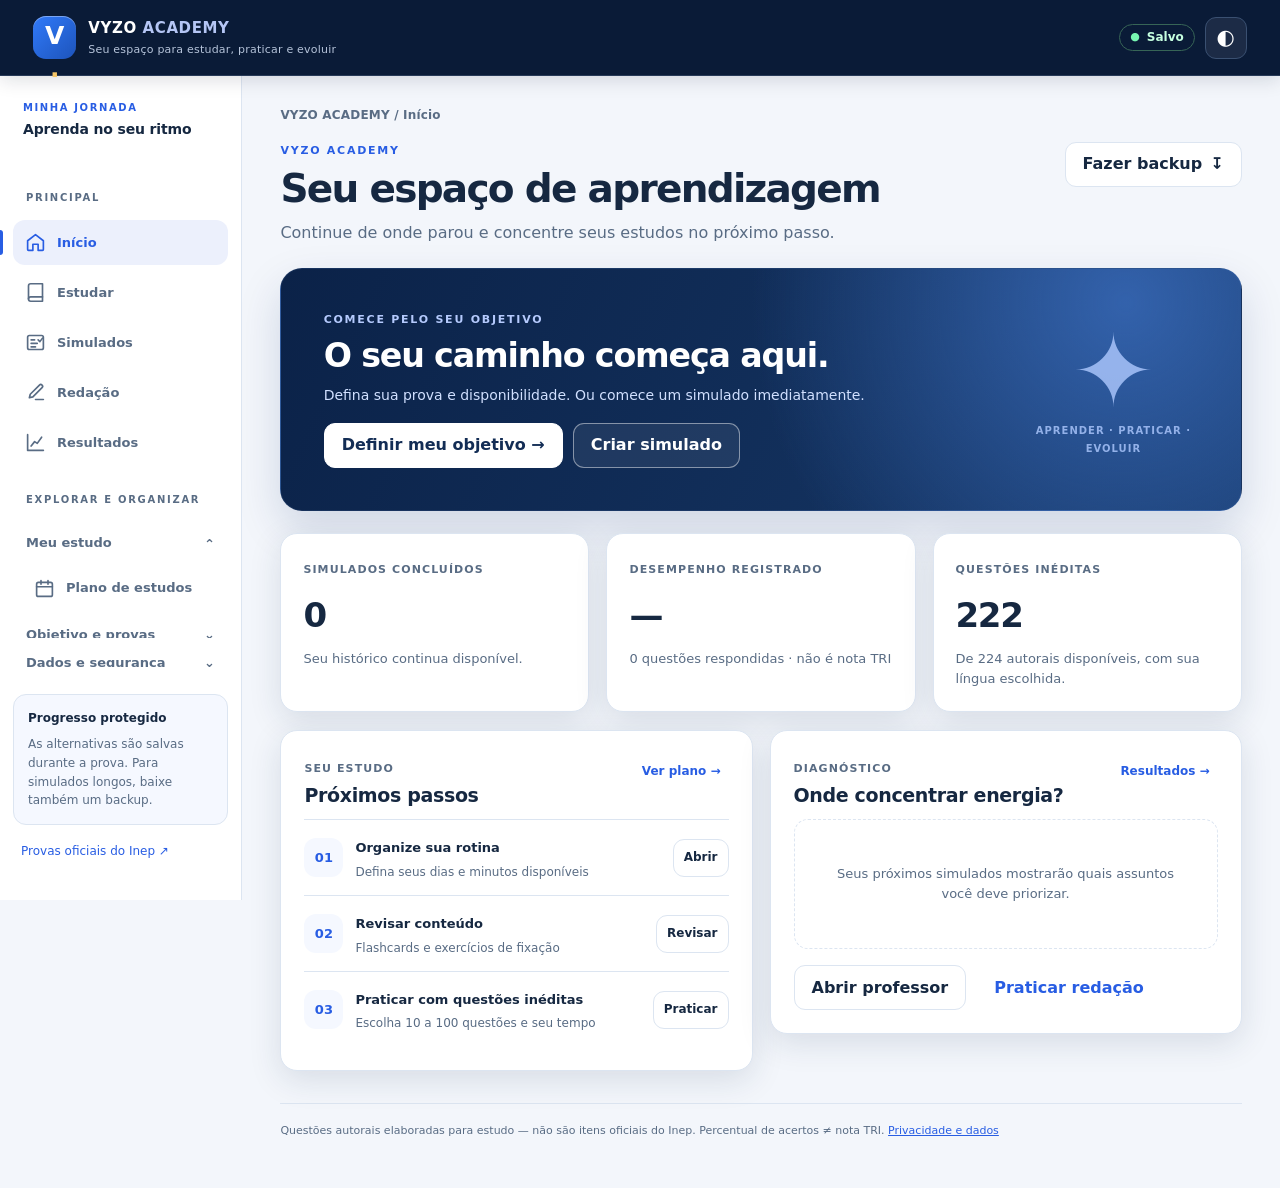
==== commit 78281ea0: "feat(brand): VYZO ACADEMY para estudos e concursos, mantendo compatibilidade" ====
--- a/index.html
+++ b/index.html
@@ -4,8 +4,8 @@
   <meta charset="UTF-8">
   <meta name="viewport" content="width=device-width, initial-scale=1">
   <meta name="theme-color" content="#0c1830">
-  <meta name="description" content="ENEM Intelligence: simulados digitais, redação, plano de estudos e revisão guiada. Salve respostas e acompanhe sua evolução.">
-  <title>ENEM Intelligence | Estude, pratique e evolua</title>
+  <meta name="description" content="VYZO ACADEMY: preparação para ENEM, vestibulares, concursos e outras provas, com simulados, redação e estudo guiado.">
+  <title>VYZO ACADEMY | Estude, pratique e evolua</title>
   <link rel="manifest" href="manifest.webmanifest">
   <style id="bundled-styles">:root{--bg:#f4f7fc;--card:#fff;--wash:#f8fafe;--text:#182a44;--muted:#62738c;--border:#dce5f1;--navy:#0c1830;--blue:#2457e6;--accent:#f5b547;--good:#08785e;--bad:#b43842;--warn:#886111;--goodbg:#e6f7ef;--badbg:#ffedf0;--warnbg:#fff6e3;--shadow:0 12px 34px rgba(21,43,78,.045)}
 [data-theme=dark]{--bg:#0b1528;--card:#14223a;--wash:#182945;--text:#edf3ff;--muted:#a9bdd8;--border:#30435d;--navy:#081222;--blue:#85a6ff;--accent:#f5b547;--good:#69e2b6;--bad:#ff9ea4;--warn:#ffda8c;--goodbg:#10392f;--badbg:#462934;--warnbg:#49391e;--shadow:none}
@@ -51,7 +51,7 @@
 /* Contagem regressiva: atenção visual apenas nos cinco minutos finais */
 #exam-timer.timer-low{color:#b91c1c;background:#fff1f2;border-color:#fda4af;font-weight:700}
 [data-theme="dark"] #exam-timer.timer-low{color:#fecaca;background:#641b2b;border-color:#fb7185}
-/* ENEM Intelligence V5: sistema visual renovado, sem dependências externas. */
+/* VYZO ACADEMY: sistema visual renovado, sem dependências externas. */
 :root{--bg:#f3f6fb;--card:#fff;--wash:#f5f8ff;--text:#162841;--muted:#596c84;--border:#dce5f1;--navy:#0a1b37;--blue:#285de3;--accent:#ffbf64;--radius:17px;--shadow:0 9px 32px #162d5120}
 [data-theme=dark]{--bg:#0b1424;--card:#132239;--wash:#1b2e4c;--text:#f0f5ff;--muted:#b3c3d9;--border:#314663;--blue:#8facff;--shadow:0 12px 40px #0002}
 html{scroll-padding-top:84px}body{font-size:16px;overflow-x:clip}button,input,textarea,select{font-family:inherit}button{touch-action:manipulation}button:focus-visible,summary:focus-visible,[tabindex]:focus-visible{outline:3px solid var(--accent);outline-offset:3px}
@@ -112,7 +112,7 @@
 </script>
   <script data-source="app.js">
 'use strict';
-/* ENEM Intelligence v2 — aplicação estática, sem envio de respostas a servidores. */
+/* VYZO ACADEMY — aplicação estática, sem envio de respostas a servidores. */
 (()=>{
 const STORE='enem-intelligence-v2', OLD='enem-intelligence-v1';
 const NEW=Array.isArray(window.QUESTION_BANK)?window.QUESTION_BANK:[];
@@ -164,7 +164,7 @@
   route=page;state.lastPage=page;document.body.classList.toggle('exam-active',page==='exam');document.body.classList.remove('exam-map-open');
   $$('.view').forEach(e=>e.classList.toggle('hidden',e.id!=='view-'+page));
   $$('.navitem, .mobile-nav [data-nav]').forEach(e=>{const active=e.dataset.nav===page||page==='writing'&&e.dataset.nav==='essay'||page==='exam'&&e.dataset.nav==='setup'||page==='result'&&e.dataset.nav==='history';e.classList.toggle('active',active);if(e.matches('.mobile-nav [data-nav]'))e.setAttribute('aria-current',active?'page':'false')});
-  const pageNames={home:'Início',setup:'Simulados',exam:'Prova em andamento',result:'Correção',history:'Desempenho',planner:'Plano de estudos',essay:'Redação',data:'Backup e dados',profile:'Meu objetivo',explorer:'Provas e concursos',learn:'Professor',revisions:'Revisões',writing:'Redação / Temas e versões'};if($('#path-location'))$('#path-location').textContent='ENEM Intelligence / '+(pageNames[page]||'Início');
+  const pageNames={home:'Início',setup:'Simulados',exam:'Prova em andamento',result:'Correção',history:'Desempenho',planner:'Plano de estudos',essay:'Redação',data:'Backup e dados',profile:'Meu objetivo',explorer:'Provas e concursos',learn:'Professor',revisions:'Revisões',writing:'Redação / Temas e versões'};if($('#path-location'))$('#path-location').textContent='VYZO ACADEMY / '+(pageNames[page]||'Início');
   $('#side-nav').classList.remove('open');document.body.classList.remove('nav-is-open');$('#menu-btn').setAttribute('aria-expanded','false');$('#mobile-more')?.setAttribute('aria-expanded','false');
   const currentItem=$('#side-nav .navitem[data-nav="'+(page==='writing'?'essay':page)+'"]');if(currentItem?.closest('details'))currentItem.closest('details').open=true;
   const renders={home:renderHome,setup:renderSetup,exam:renderExam,result:renderResult,history:renderHistory,planner:renderPlanner,essay:renderEssay,data:renderData,profile:()=>window.ENEM_MENTOR?.render('profile'),explorer:()=>window.ENEM_MENTOR?.render('explorer'),learn:()=>window.ENEM_MENTOR?.render('learn'),revisions:()=>window.ENEM_MENTOR?.render('revisions'),writing:()=>window.ENEM_MENTOR?.render('writing')};
@@ -237,7 +237,7 @@
  let days='';if(p.date){const diff=Math.ceil((new Date(p.date+'T12:00:00')-new Date())/86400000);if(Number.isFinite(diff))days=diff>=0?diff+' dia(s) para sua prova':'Data da prova já passou — atualize seu objetivo';}
  const weak=unique(state.history.flatMap(h=>(h.rows||[]).filter(r=>r.status==='wrong').map(r=>r.topic))).slice(0,4);
  $('#view-home').innerHTML=`
- <div class="dashboard-heading"><div><p class="eyebrow">ENEM INTELLIGENCE • V5</p><h1 class="page-title">Seu espaço de aprendizagem</h1><p class="lead">Continue de onde parou e concentre seus estudos no próximo passo.</p></div><button class="button secondary" data-act="backup">Fazer backup <span aria-hidden="true">↧</span></button></div>
+ <div class="dashboard-heading"><div><p class="eyebrow">VYZO ACADEMY</p><h1 class="page-title">Seu espaço de aprendizagem</h1><p class="lead">Continue de onde parou e concentre seus estudos no próximo passo.</p></div><button class="button secondary" data-act="backup">Fazer backup <span aria-hidden="true">↧</span></button></div>
  <section class="hero dashboard-hero"><div><div class="eyebrow">${profileDone?esc(p.exam||p.type||'Meu objetivo'):'Comece pelo seu objetivo'}</div><h2>${exam?'Seu simulado está salvo. Continue com segurança.':nextStudy?'Próxima atividade: '+esc(nextStudy.topic):profileDone?'Pronto para o próximo estudo.':'O seu caminho começa aqui.'}</h2><p>${exam?'Você marcou '+Object.values(exam.answers||{}).filter(Number.isInteger).length+' de '+exam.ids.length+' questões. Nenhuma resposta será descartada ao sair desta tela.':nextStudy?'Abra o professor, estude o assunto e depois pratique com novas questões.':profileDone?'Faça um diagnóstico para encontrar os conteúdos que merecem atenção.':'Defina sua prova e disponibilidade. Ou comece um simulado imediatamente.'}</p><div class="btnrow"><button class="button hero-primary" data-${exam?'act="resume"':nextStudy?'nav="learn"':'nav="profile"'}>${exam?'Retomar simulado':nextStudy?'Continuar estudando':profileDone?'Revisar meu objetivo':'Definir meu objetivo'} →</button><button class="button hero-secondary" data-nav="setup">${exam?'Ver meu simulado':'Criar simulado'}</button></div>${days?'<div class="hero-meta">'+esc(days)+'</div>':''}</div><div class="hero-art" aria-hidden="true"><span>✦</span><small>APRENDER · PRATICAR · EVOLUIR</small></div></section>
  ${pendingExternal?'<div class="notice warn"><strong>Dados alterados em outra aba.</strong> Exporte uma cópia antes de recarregar. <div class="btnrow"><button class="button secondary" data-act="backup">Baixar cópia</button><button class="button" data-act="sync-tab">Carregar versão mais recente</button></div></div>':''}
  <div class="grid cols3 metrics-grid"><article class="card metric-card"><span class="section-kicker">Simulados concluídos</span><div class="kpi">${state.history.length}</div><p class="small muted">Seu histórico continua disponível.</p></article><article class="card metric-card"><span class="section-kicker">Desempenho registrado</span><div class="kpi">${pct===null?'—':pct+'%'}</div><p class="small muted">${used} questões respondidas · não é nota TRI</p></article><article class="card metric-card"><span class="section-kicker">Questões inéditas</span><div class="kpi">${free}</div><p class="small muted">De ${validQuestions.length} autorais disponíveis, com sua língua escolhida.</p></article></div>
@@ -335,7 +335,7 @@
  const exams=Array.isArray(state.savedExams)?state.savedExams:[],drafts=Array.isArray(state.essay?.importedDrafts)?state.essay.importedDrafts:[];
  el.insertAdjacentHTML('beforeend',`<section class="card mentor-slab"><h2>Dados preservados de importações</h2><p class="muted small">A importação pode combinar históricos sem apagar a prova que você já está respondendo.</p><p>${exams.length} prova(s) importada(s) em espera · ${drafts.length} rascunho(s) preservado(s).</p><div class="stack">${exams.slice(-4).map((item,i)=>`<button class="button secondary" data-act="recover-import-exam" data-exam-import="${exams.length-Math.min(4,exams.length)+i}">Recuperar prova: ${esc(item.exam?.label||'Simulado')} (${item.exam?.ids?.length||0} questões)</button>`).join('')}${drafts.slice(-5).map((d,i)=>`<button class="button secondary" data-act="recover-draft" data-draft-index="${drafts.length-Math.min(5,drafts.length)+i}">Restaurar rascunho importado ${i+1}</button>`).join('')}</div></section>`);
 }
-function exportBackup(){download('ENEM_INTELLIGENCE_BACKUP_'+new Date().toISOString().slice(0,10)+'.json',JSON.stringify({...state,exportedAt:Date.now(),app:'ENEM Intelligence v2'},null,2),'application/json')}
+function exportBackup(){download('VYZO_ACADEMY_BACKUP_'+new Date().toISOString().slice(0,10)+'.json',JSON.stringify({...state,exportedAt:Date.now(),app:'VYZO ACADEMY v1'},null,2),'application/json')}
 function download(name,body,type){let url=URL.createObjectURL(new Blob([body],{type:type+';charset=utf-8'}));let a=document.createElement('a');a.href=url;a.download=name;document.body.append(a);a.click();a.remove();setTimeout(()=>URL.revokeObjectURL(url),10000)}
 function validateHistoryRecord(record){
  if(!record||typeof record!=='object'||typeof record.id!=='string'||!record.id.trim()||!Array.isArray(record.ids)||!record.ids.length||record.ids.length>100||new Set(record.ids).size!==record.ids.length||record.ids.some(id=>typeof id!=='string'||!id))throw Error('Histórico contém uma prova sem identificadores válidos. Nenhum dado foi alterado.');
@@ -632,13 +632,13 @@
 })();
 
 </script>
-  <link rel="icon" type="image/png" href="assets/icon-192.png">
-  <meta name="application-name" content="ENEM Intelligence">
+  <link rel="icon" type="image/svg+xml" href="assets/vyzo-academy.svg">
+  <meta name="application-name" content="VYZO ACADEMY">
 </head>
 <body>
   <a class="skip" href="#main">Ir para conteúdo</a>
   <header class="topbar">
-    <a href="#inicio" class="brand" data-nav="home" aria-label="ENEM Intelligence - início"><span class="logo">E<span>·</span></span><span><strong>ENEM <em>INTELLIGENCE</em></strong><small>Seu professor para provas e concursos</small></span></a>
+    <a href="#inicio" class="brand" data-nav="home" aria-label="VYZO ACADEMY - início"><span class="logo">V<span>·</span></span><span><strong>VYZO <em>ACADEMY</em></strong><small>Seu espaço para estudar, praticar e evoluir</small></span></a>
     <div class="top-actions"><button type="button" data-act="save-status" id="save-pill" class="save-pill" aria-label="Ver estado do salvamento e baixar backup" title="Ver estado do salvamento">Carregando…</button><button class="icon-btn" id="theme-btn" aria-label="Alternar modo escuro">◐</button><button class="icon-btn mobile-menu" id="menu-btn" aria-expanded="false" aria-controls="side-nav" aria-label="Abrir menu">☰</button></div>
   </header>
   <div id="nav-shade" class="nav-shade" aria-hidden="true"></div>
@@ -666,7 +666,7 @@
       <a class="side-link" href="https://www.gov.br/inep/pt-br/areas-de-atuacao/avaliacao-e-exames-educacionais/enem/provas-e-gabaritos" target="_blank" rel="noopener noreferrer">Provas oficiais do Inep ↗</a>
     </nav>
     <main id="main" class="main" tabindex="-1">
-      <div class="breadcrumb" id="path-location" aria-live="polite">ENEM Intelligence / Início</div>
+      <div class="breadcrumb" id="path-location" aria-live="polite">VYZO ACADEMY / Início</div>
       <div id="alert-slot" aria-live="polite"></div>
       <section id="view-home" class="view"></section>
       <section id="view-profile" class="view hidden"></section>
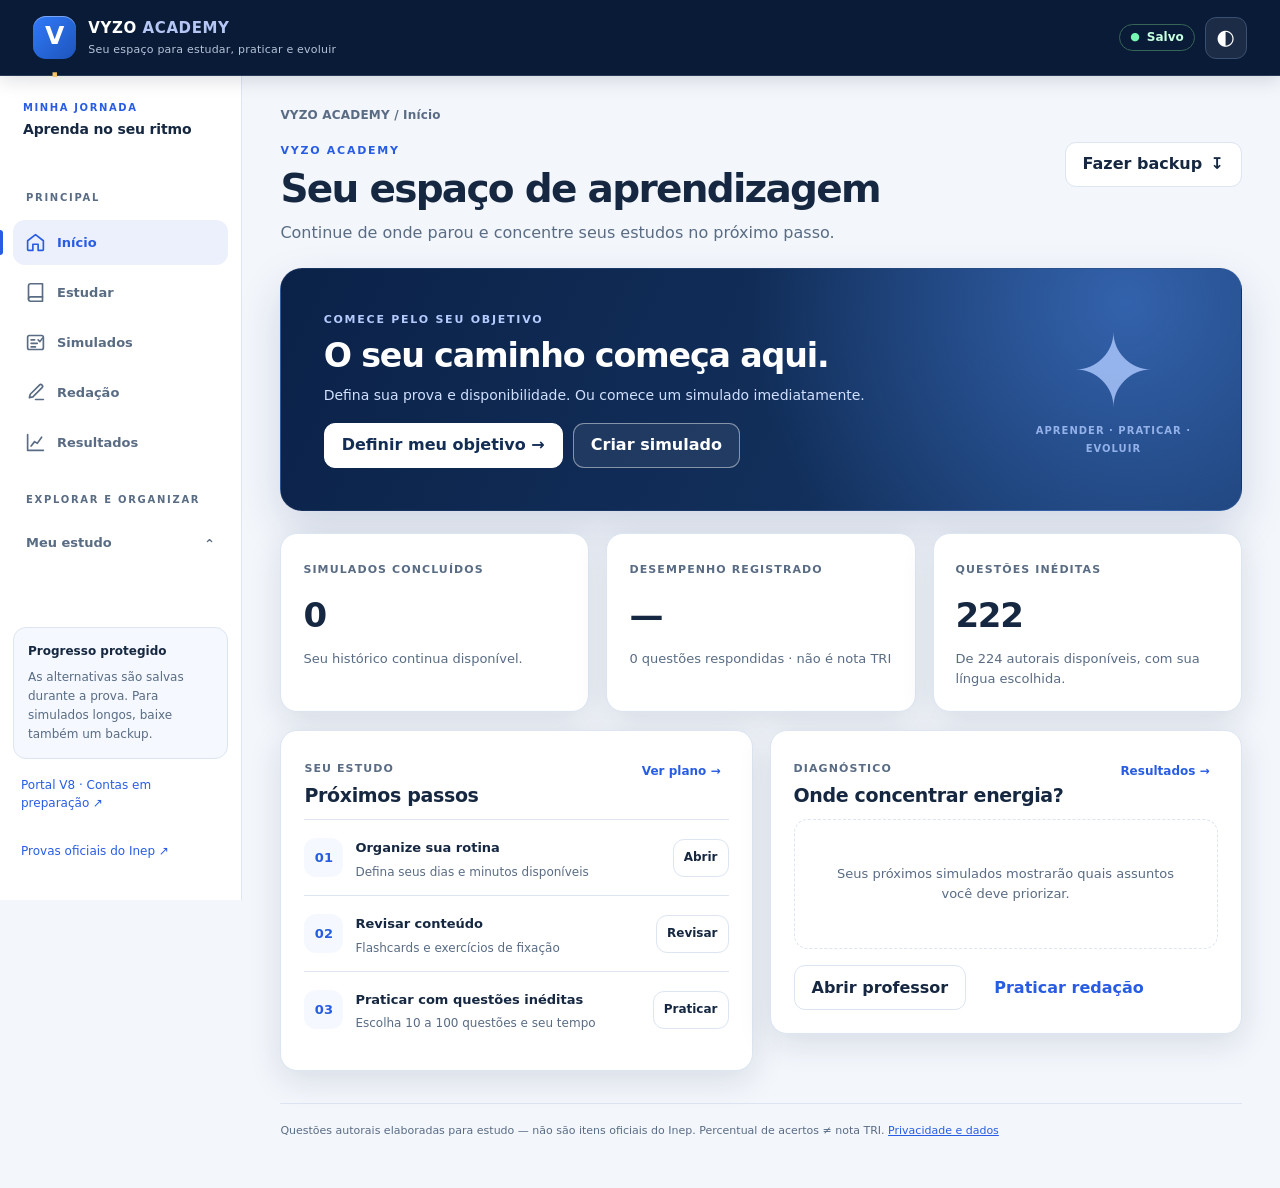
==== commit 019ee9ce: "chore(v8): integrar portal ao menu e validar motor multi-provas no CI" ====
--- a/index.html
+++ b/index.html
@@ -663,6 +663,8 @@
       <details class="nav-group"><summary>Dados e segurança <span aria-hidden="true">⌄</span></summary><div class="nav-group-inner">
 <button data-nav="data" class="navitem"><svg class="nav-svg" xmlns="http://www.w3.org/2000/svg" width="21" height="21" viewBox="0 0 24 24" fill="none" stroke="currentColor" stroke-width="1.9" stroke-linecap="round" stroke-linejoin="round" aria-hidden="true"><path d="M12 3v12m-5-5 5 5 5-5"/><path d="M4 18v3h16v-3"/></svg><span class="nav-text">Backup e recuperação</span></button>      </div></details>
       <div class="side-note"><strong>Progresso protegido</strong><span>As alternativas são salvas durante a prova. Para simulados longos, baixe também um backup.</span></div>
+      
+      <a class="side-link" href="academy/" aria-label="Portal V8 de estudos — configuração de contas pendente">Portal V8 · Contas em preparação ↗</a>
       <a class="side-link" href="https://www.gov.br/inep/pt-br/areas-de-atuacao/avaliacao-e-exames-educacionais/enem/provas-e-gabaritos" target="_blank" rel="noopener noreferrer">Provas oficiais do Inep ↗</a>
     </nav>
     <main id="main" class="main" tabindex="-1">
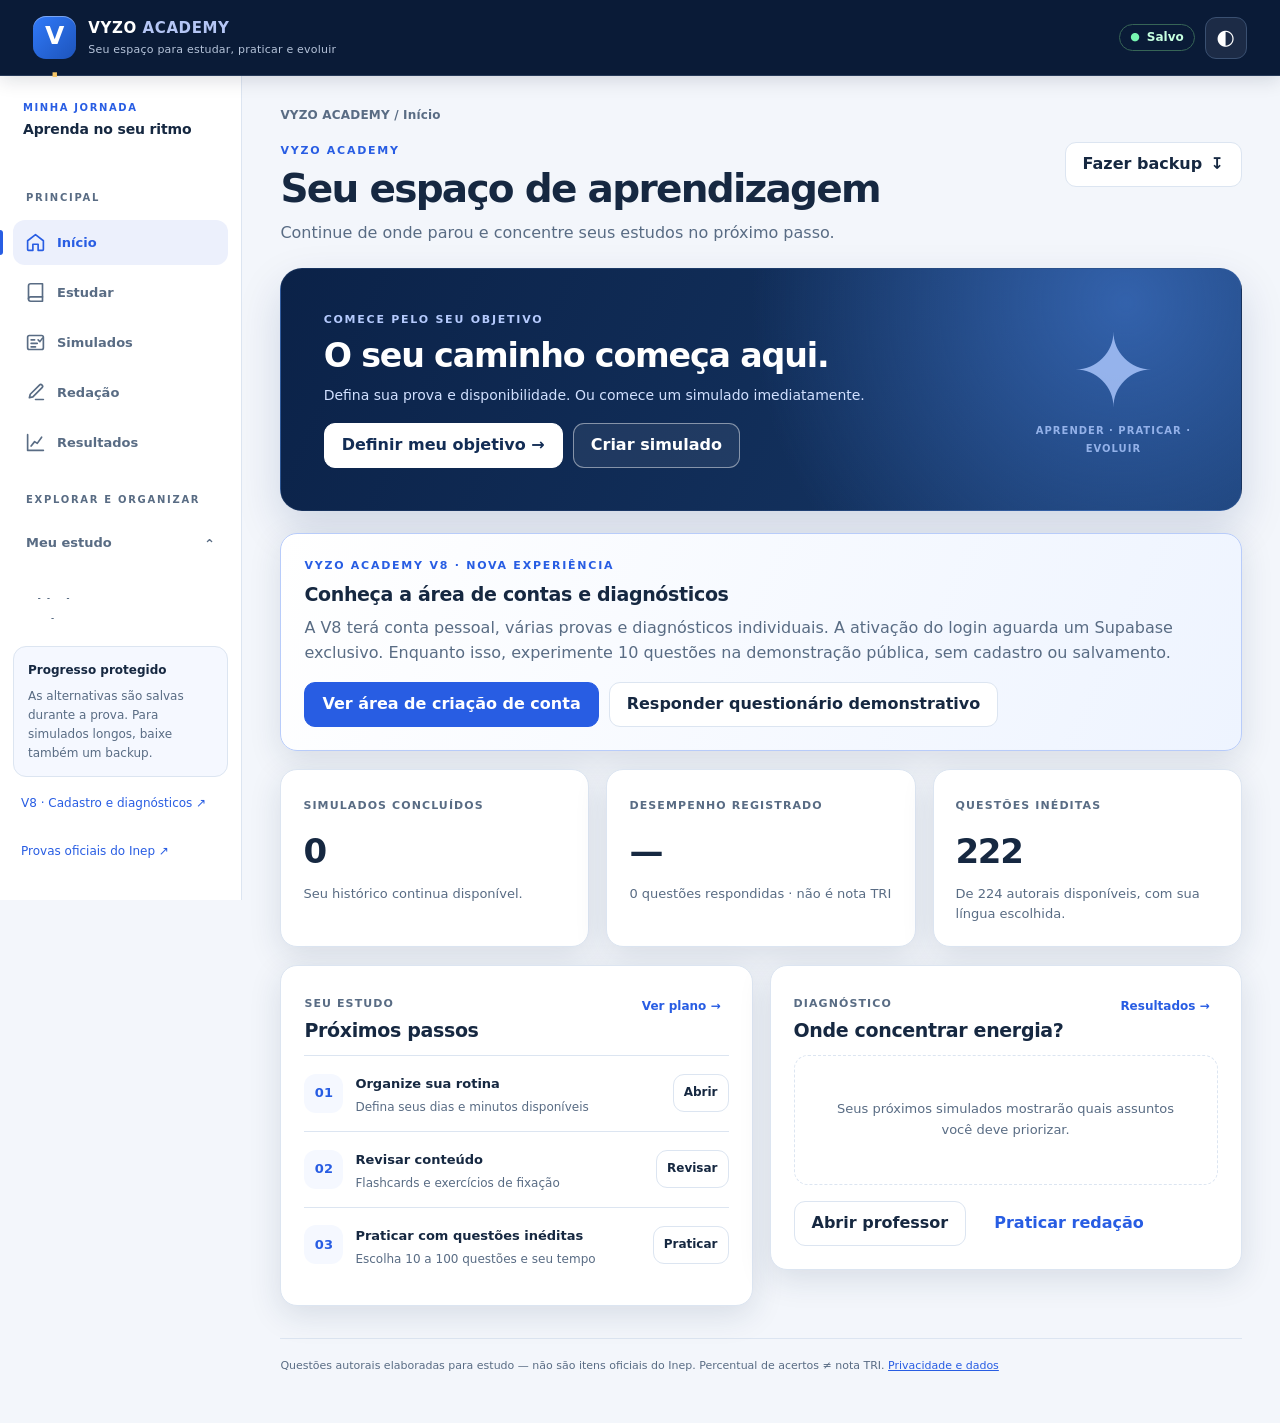
==== commit 86c35cae: "fix(v8): destacar cadastro e disponibilizar questionário demonstrativo seguro" ====
--- a/index.html
+++ b/index.html
@@ -239,6 +239,12 @@
  $('#view-home').innerHTML=`
  <div class="dashboard-heading"><div><p class="eyebrow">VYZO ACADEMY</p><h1 class="page-title">Seu espaço de aprendizagem</h1><p class="lead">Continue de onde parou e concentre seus estudos no próximo passo.</p></div><button class="button secondary" data-act="backup">Fazer backup <span aria-hidden="true">↧</span></button></div>
  <section class="hero dashboard-hero"><div><div class="eyebrow">${profileDone?esc(p.exam||p.type||'Meu objetivo'):'Comece pelo seu objetivo'}</div><h2>${exam?'Seu simulado está salvo. Continue com segurança.':nextStudy?'Próxima atividade: '+esc(nextStudy.topic):profileDone?'Pronto para o próximo estudo.':'O seu caminho começa aqui.'}</h2><p>${exam?'Você marcou '+Object.values(exam.answers||{}).filter(Number.isInteger).length+' de '+exam.ids.length+' questões. Nenhuma resposta será descartada ao sair desta tela.':nextStudy?'Abra o professor, estude o assunto e depois pratique com novas questões.':profileDone?'Faça um diagnóstico para encontrar os conteúdos que merecem atenção.':'Defina sua prova e disponibilidade. Ou comece um simulado imediatamente.'}</p><div class="btnrow"><button class="button hero-primary" data-${exam?'act="resume"':nextStudy?'nav="learn"':'nav="profile"'}>${exam?'Retomar simulado':nextStudy?'Continuar estudando':profileDone?'Revisar meu objetivo':'Definir meu objetivo'} →</button><button class="button hero-secondary" data-nav="setup">${exam?'Ver meu simulado':'Criar simulado'}</button></div>${days?'<div class="hero-meta">'+esc(days)+'</div>':''}</div><div class="hero-art" aria-hidden="true"><span>✦</span><small>APRENDER · PRATICAR · EVOLUIR</small></div></section>
+ <section class="card" style="margin:18px 0;border-color:#b8ccfa;background:linear-gradient(115deg,#ffffff,#eef4ff)">
+  <div class="eyebrow">VYZO ACADEMY V8 · NOVA EXPERIÊNCIA</div>
+  <h2 style="margin:7px 0 9px">Conheça a área de contas e diagnósticos</h2>
+  <p class="muted">A V8 terá conta pessoal, várias provas e diagnósticos individuais. A ativação do login aguarda um Supabase exclusivo. Enquanto isso, experimente 10 questões na demonstração pública, sem cadastro ou salvamento.</p>
+  <div class="btnrow"><a class="button" href="academy/">Ver área de criação de conta</a><a class="button secondary" href="academy/demo.html">Responder questionário demonstrativo</a></div>
+ </section>
  ${pendingExternal?'<div class="notice warn"><strong>Dados alterados em outra aba.</strong> Exporte uma cópia antes de recarregar. <div class="btnrow"><button class="button secondary" data-act="backup">Baixar cópia</button><button class="button" data-act="sync-tab">Carregar versão mais recente</button></div></div>':''}
  <div class="grid cols3 metrics-grid"><article class="card metric-card"><span class="section-kicker">Simulados concluídos</span><div class="kpi">${state.history.length}</div><p class="small muted">Seu histórico continua disponível.</p></article><article class="card metric-card"><span class="section-kicker">Desempenho registrado</span><div class="kpi">${pct===null?'—':pct+'%'}</div><p class="small muted">${used} questões respondidas · não é nota TRI</p></article><article class="card metric-card"><span class="section-kicker">Questões inéditas</span><div class="kpi">${free}</div><p class="small muted">De ${validQuestions.length} autorais disponíveis, com sua língua escolhida.</p></article></div>
  <div class="grid cols2 home-lower"><article class="card"><div class="card-head"><div><span class="section-kicker">Seu estudo</span><h2>Próximos passos</h2></div><button class="button ghost" data-nav="planner">Ver plano →</button></div><div class="task-line"><span class="task-icon">01</span><div><strong>${nextStudy?esc(nextStudy.topic):'Organize sua rotina'}</strong><p class="small muted">${nextStudy?'Atividade pendente do plano personalizado':'Defina seus dias e minutos disponíveis'}</p></div><button class="button secondary" data-nav="${nextStudy?'learn':'profile'}">Abrir</button></div><div class="task-line"><span class="task-icon">02</span><div><strong>${nextDue?nextDue+' revisão(ões) para hoje':'Revisar conteúdo'}</strong><p class="small muted">Flashcards e exercícios de fixação</p></div><button class="button secondary" data-nav="revisions">Revisar</button></div><div class="task-line"><span class="task-icon">03</span><div><strong>Praticar com questões inéditas</strong><p class="small muted">Escolha 10 a 100 questões e seu tempo</p></div><button class="button secondary" data-nav="setup">Praticar</button></div></article>
@@ -664,7 +670,7 @@
 <button data-nav="data" class="navitem"><svg class="nav-svg" xmlns="http://www.w3.org/2000/svg" width="21" height="21" viewBox="0 0 24 24" fill="none" stroke="currentColor" stroke-width="1.9" stroke-linecap="round" stroke-linejoin="round" aria-hidden="true"><path d="M12 3v12m-5-5 5 5 5-5"/><path d="M4 18v3h16v-3"/></svg><span class="nav-text">Backup e recuperação</span></button>      </div></details>
       <div class="side-note"><strong>Progresso protegido</strong><span>As alternativas são salvas durante a prova. Para simulados longos, baixe também um backup.</span></div>
       
-      <a class="side-link" href="academy/" aria-label="Portal V8 de estudos — configuração de contas pendente">Portal V8 · Contas em preparação ↗</a>
+      <a class="side-link" href="academy/" aria-label="Portal V8 de estudos — configuração de contas pendente">V8 · Cadastro e diagnósticos ↗</a>
       <a class="side-link" href="https://www.gov.br/inep/pt-br/areas-de-atuacao/avaliacao-e-exames-educacionais/enem/provas-e-gabaritos" target="_blank" rel="noopener noreferrer">Provas oficiais do Inep ↗</a>
     </nav>
     <main id="main" class="main" tabindex="-1">
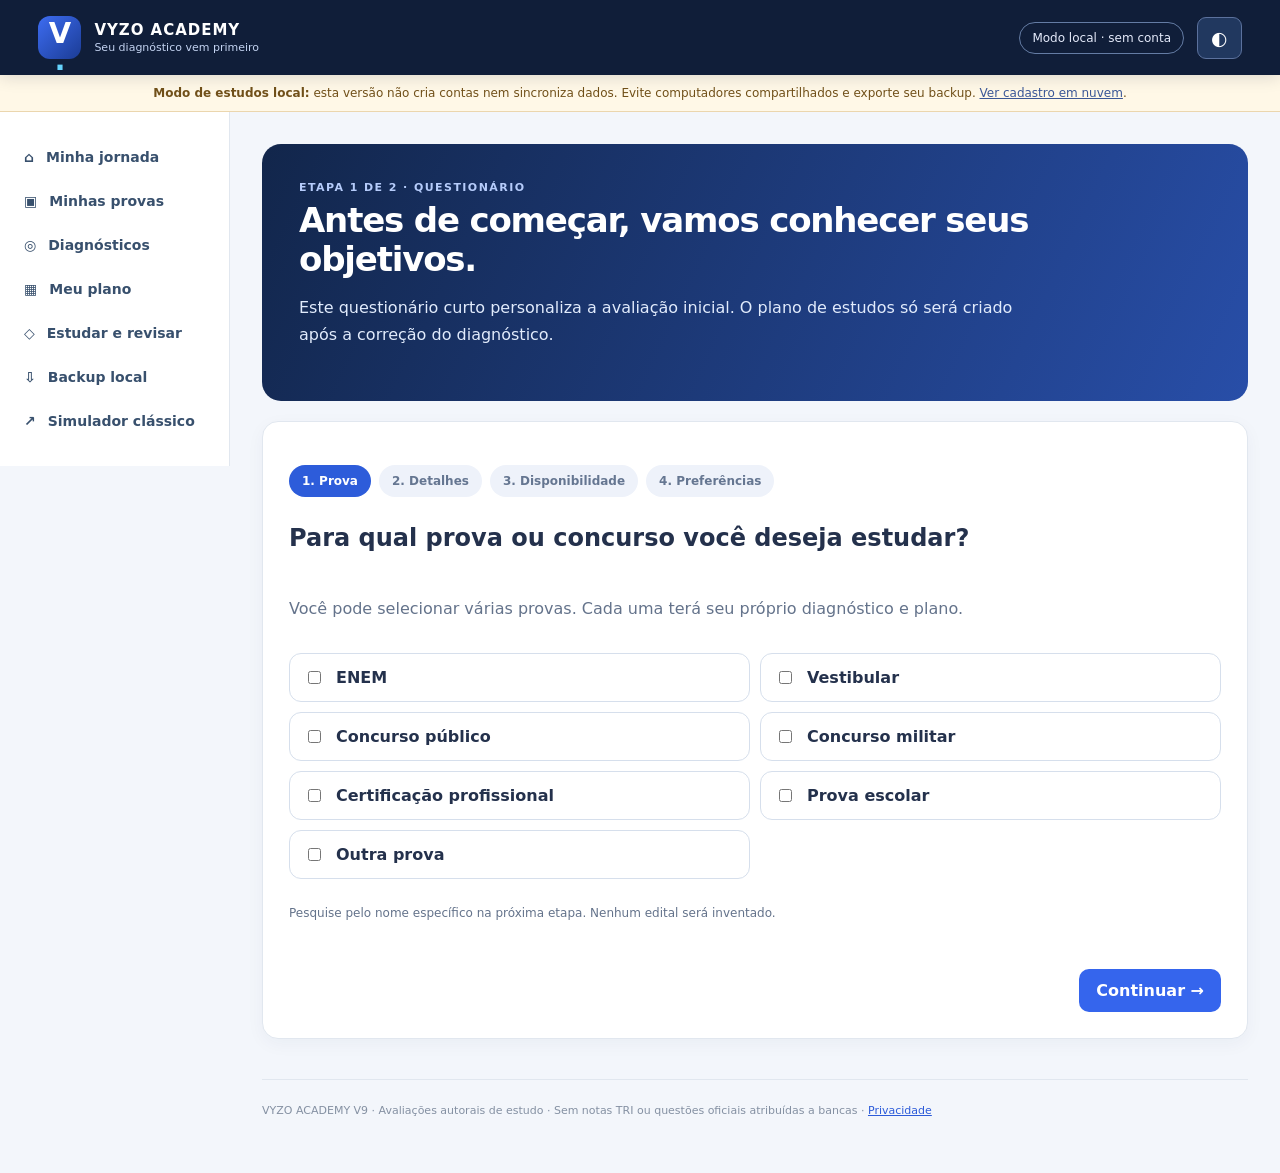
==== commit 868c78e5: "feat(v9): questionário inicial, diagnóstico obrigatório, plano adaptativo e reteste local" ====
--- a/index.html
+++ b/index.html
@@ -239,11 +239,11 @@
  $('#view-home').innerHTML=`
  <div class="dashboard-heading"><div><p class="eyebrow">VYZO ACADEMY</p><h1 class="page-title">Seu espaço de aprendizagem</h1><p class="lead">Continue de onde parou e concentre seus estudos no próximo passo.</p></div><button class="button secondary" data-act="backup">Fazer backup <span aria-hidden="true">↧</span></button></div>
  <section class="hero dashboard-hero"><div><div class="eyebrow">${profileDone?esc(p.exam||p.type||'Meu objetivo'):'Comece pelo seu objetivo'}</div><h2>${exam?'Seu simulado está salvo. Continue com segurança.':nextStudy?'Próxima atividade: '+esc(nextStudy.topic):profileDone?'Pronto para o próximo estudo.':'O seu caminho começa aqui.'}</h2><p>${exam?'Você marcou '+Object.values(exam.answers||{}).filter(Number.isInteger).length+' de '+exam.ids.length+' questões. Nenhuma resposta será descartada ao sair desta tela.':nextStudy?'Abra o professor, estude o assunto e depois pratique com novas questões.':profileDone?'Faça um diagnóstico para encontrar os conteúdos que merecem atenção.':'Defina sua prova e disponibilidade. Ou comece um simulado imediatamente.'}</p><div class="btnrow"><button class="button hero-primary" data-${exam?'act="resume"':nextStudy?'nav="learn"':'nav="profile"'}>${exam?'Retomar simulado':nextStudy?'Continuar estudando':profileDone?'Revisar meu objetivo':'Definir meu objetivo'} →</button><button class="button hero-secondary" data-nav="setup">${exam?'Ver meu simulado':'Criar simulado'}</button></div>${days?'<div class="hero-meta">'+esc(days)+'</div>':''}</div><div class="hero-art" aria-hidden="true"><span>✦</span><small>APRENDER · PRATICAR · EVOLUIR</small></div></section>
- <section class="card" style="margin:18px 0;border-color:#b8ccfa;background:linear-gradient(115deg,#ffffff,#eef4ff)">
-  <div class="eyebrow">VYZO ACADEMY V8 · NOVA EXPERIÊNCIA</div>
-  <h2 style="margin:7px 0 9px">Conheça a área de contas e diagnósticos</h2>
-  <p class="muted">A V8 terá conta pessoal, várias provas e diagnósticos individuais. A ativação do login aguarda um Supabase exclusivo. Enquanto isso, experimente 10 questões na demonstração pública, sem cadastro ou salvamento.</p>
-  <div class="btnrow"><a class="button" href="academy/">Ver área de criação de conta</a><a class="button secondary" href="academy/demo.html">Responder questionário demonstrativo</a></div>
+ <section class="card" style="margin:18px 0;border-color:#a4bff7;background:linear-gradient(115deg,#ffffff,#edf3ff)">
+  <div class="eyebrow">VYZO ACADEMY V9 · NOVO PERCURSO</div>
+  <h2 style="margin:7px 0 9px">Primeiro, descubra o que você já sabe.</h2>
+  <p class="muted">Antes de criar um plano, informe a prova que deseja estudar, responda a um diagnóstico inicial e receba um calendário baseado nos erros, acertos e conteúdos não avaliados. É possível preparar várias provas, respeitando o tempo total do dia.</p>
+  <div class="btnrow"><a class="button" href="academy/v9.html">Começar questionário e diagnóstico →</a><a class="button secondary" href="academy/">Área de contas (aguarda configuração)</a></div><p class="small muted">O modo V9 disponível agora é local, sem login nem sincronização. Suas provas antigas permanecem nesta página.</p>
  </section>
  ${pendingExternal?'<div class="notice warn"><strong>Dados alterados em outra aba.</strong> Exporte uma cópia antes de recarregar. <div class="btnrow"><button class="button secondary" data-act="backup">Baixar cópia</button><button class="button" data-act="sync-tab">Carregar versão mais recente</button></div></div>':''}
  <div class="grid cols3 metrics-grid"><article class="card metric-card"><span class="section-kicker">Simulados concluídos</span><div class="kpi">${state.history.length}</div><p class="small muted">Seu histórico continua disponível.</p></article><article class="card metric-card"><span class="section-kicker">Desempenho registrado</span><div class="kpi">${pct===null?'—':pct+'%'}</div><p class="small muted">${used} questões respondidas · não é nota TRI</p></article><article class="card metric-card"><span class="section-kicker">Questões inéditas</span><div class="kpi">${free}</div><p class="small muted">De ${validQuestions.length} autorais disponíveis, com sua língua escolhida.</p></article></div>
@@ -640,6 +640,15 @@
 </script>
   <link rel="icon" type="image/svg+xml" href="assets/vyzo-academy.svg">
   <meta name="application-name" content="VYZO ACADEMY">
+  <script>
+  // O primeiro acesso começa pelo questionário; dados da versão antiga nunca são alterados.
+  (()=>{try{
+    if(new URLSearchParams(location.search).get('classic')==='1')return;
+    if(!localStorage.getItem('enem-intelligence-v2')&&!localStorage.getItem('enem-intelligence-v1'))
+      location.replace('academy/v9.html');
+  }catch(e){ /* Armazenamento indisponível: manter simulador antigo acessível. */ }})();
+  </script>
+
 </head>
 <body>
   <a class="skip" href="#main">Ir para conteúdo</a>
@@ -670,7 +679,8 @@
 <button data-nav="data" class="navitem"><svg class="nav-svg" xmlns="http://www.w3.org/2000/svg" width="21" height="21" viewBox="0 0 24 24" fill="none" stroke="currentColor" stroke-width="1.9" stroke-linecap="round" stroke-linejoin="round" aria-hidden="true"><path d="M12 3v12m-5-5 5 5 5-5"/><path d="M4 18v3h16v-3"/></svg><span class="nav-text">Backup e recuperação</span></button>      </div></details>
       <div class="side-note"><strong>Progresso protegido</strong><span>As alternativas são salvas durante a prova. Para simulados longos, baixe também um backup.</span></div>
       
-      <a class="side-link" href="academy/" aria-label="Portal V8 de estudos — configuração de contas pendente">V8 · Cadastro e diagnósticos ↗</a>
+      <a class="side-link" href="academy/v9.html" aria-label="Começar estudos: questionário, diagnóstico e plano V9">Começar estudos · Diagnóstico V9 ↗</a>
+      <a class="side-link" href="academy/" aria-label="Área de conta pessoal V8, ainda sem configuração de nuvem">Contas em nuvem · Configuração pendente ↗</a>
       <a class="side-link" href="https://www.gov.br/inep/pt-br/areas-de-atuacao/avaliacao-e-exames-educacionais/enem/provas-e-gabaritos" target="_blank" rel="noopener noreferrer">Provas oficiais do Inep ↗</a>
     </nav>
     <main id="main" class="main" tabindex="-1">
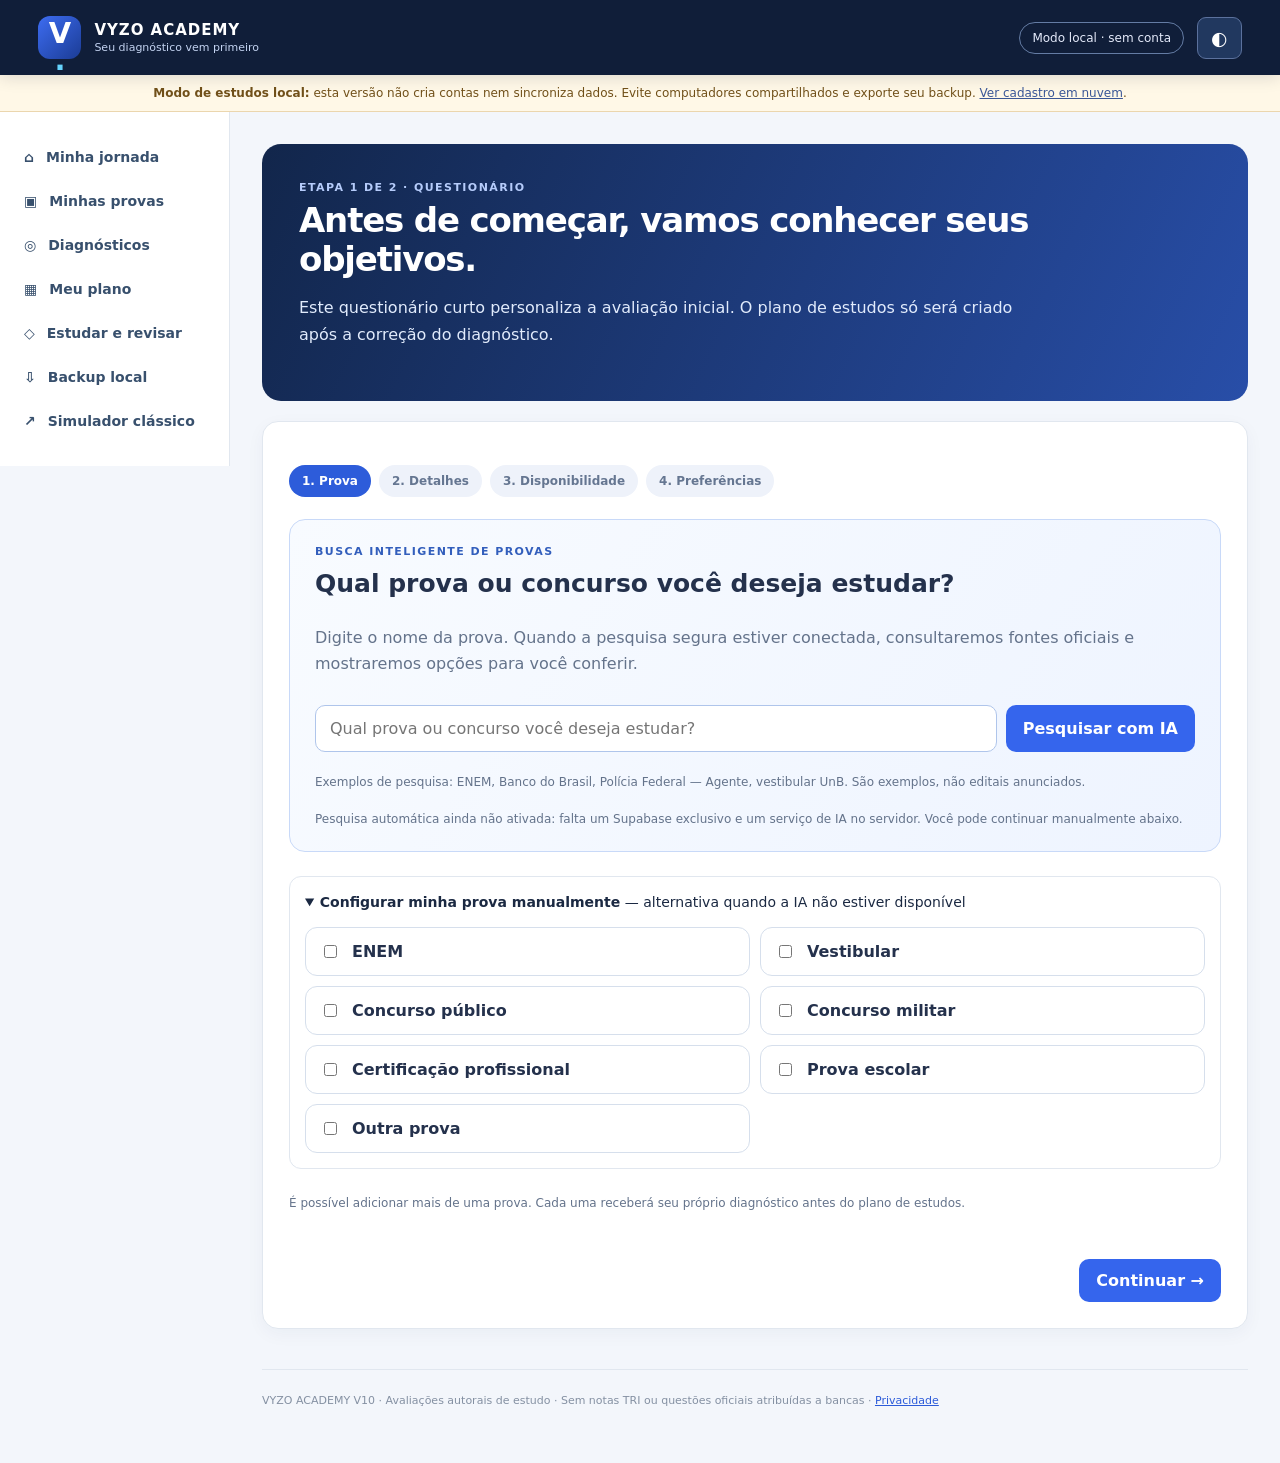
==== commit b45a30cb: "feat(v13): autocomplete e chips de matérias reutilizados no V8, V9 e simulador clássico" ====
--- a/index.html
+++ b/index.html
@@ -649,6 +649,8 @@
   }catch(e){ /* Armazenamento indisponível: manter simulador antigo acessível. */ }})();
   </script>
 
+<link rel="stylesheet" href="src/subject-picker.css">
+<script src="src/subject-picker.js" defer></script>
 </head>
 <body>
   <a class="skip" href="#main">Ir para conteúdo</a>
--- a/src/subject-picker.css
+++ b/src/subject-picker.css
@@ -0,0 +1,32 @@
+/* VYZO ACADEMY V13 — auto completar matérias sem comprometer entradas legadas */
+.v13-subjects{position:relative;min-width:0;max-width:100%;display:grid;gap:8px;color:var(--text,#14243b);font:inherit}
+.v13-subjects .v13-native{position:absolute!important;width:1px!important;height:1px!important;opacity:0!important;pointer-events:none!important;overflow:hidden!important;padding:0!important;border:0!important;clip-path:inset(50%)!important}
+.v13-chips{display:flex;gap:7px;flex-wrap:wrap;min-width:0}
+.v13-chip{display:inline-flex;align-items:center;gap:6px;max-width:100%;font-weight:600;font-size:.86rem;line-height:1.3;padding:7px 7px 7px 10px;border:1px solid #bfd4f5;border-radius:999px;background:#eef5ff;color:#15345e;overflow-wrap:anywhere}
+.v13-remove{width:25px;height:25px;min-width:25px;display:grid;place-items:center;border:0;border-radius:50%;background:#d4e5ff;color:#203d6a;cursor:pointer;font:600 19px/1 sans-serif}
+.v13-remove:hover,.v13-remove:focus-visible{background:#bed8ff;outline:2px solid #295ac7;outline-offset:1px}
+.v13-entry{position:relative;min-width:0}
+.v13-search{box-sizing:border-box;width:100%;max-width:100%;min-height:46px;line-height:1.4;padding:10px 12px;border:1px solid #96a9c3;border-radius:11px;background:#fff;color:#152b47;font-size:1rem;appearance:none}
+.v13-search:focus-visible{outline:3px solid #80afff;outline-offset:1px;border-color:#285fce}
+.v13-list{position:relative;max-height:280px;overflow:auto;background:#fff;color:#172e50;border:1px solid #a8bad0;border-radius:12px;box-shadow:0 7px 24px #0c23451c;z-index:30;padding:4px}
+.v13-list[hidden]{display:none}
+.v13-option{display:block;width:100%;min-height:44px;text-align:left;cursor:pointer;padding:10px 12px;border:0;border-radius:8px;background:transparent;color:inherit;font:inherit;line-height:1.3}
+.v13-option:hover,.v13-option.is-active,.v13-option:focus-visible{background:#e6f0ff;outline:2px solid transparent}
+.v13-tools{display:flex;gap:5px 12px;flex-wrap:wrap}
+.v13-action{padding:6px 2px;border:0;border-bottom:1px solid transparent;background:transparent;color:#235cba;cursor:pointer;font:600 .82rem/1.3 inherit}
+.v13-action:hover,.v13-action:focus-visible{text-decoration:underline;outline-offset:2px}
+.v13-action:disabled{opacity:.4;cursor:default}
+.v13-help{margin:0;font-size:.82rem;line-height:1.45;color:var(--muted,#5b6a7d);overflow-wrap:anywhere}
+@media (prefers-color-scheme:dark){
+ body:not([data-theme=light]) .v13-search,body:not([data-theme=light]) .v13-list{background:#142337;color:#f0f5ff;border-color:#506581}
+ body:not([data-theme=light]) .v13-chip{background:#1c3652;color:#eaf5ff;border-color:#4c6990}
+ body:not([data-theme=light]) .v13-remove{background:#37516e;color:#f4f8ff}
+ body:not([data-theme=light]) .v13-option:hover,body:not([data-theme=light]) .v13-option.is-active{background:#294769}
+ body:not([data-theme=light]) .v13-action{color:#a9cfff}
+}
+body[data-theme=dark] .v13-search,body[data-theme=dark] .v13-list{background:#142337;color:#f0f5ff;border-color:#506581}
+body[data-theme=dark] .v13-chip{background:#1c3652;color:#eaf5ff;border-color:#4c6990}
+body[data-theme=dark] .v13-remove{background:#37516e;color:#f4f8ff}
+body[data-theme=dark] .v13-option:hover,body[data-theme=dark] .v13-option.is-active{background:#294769}
+body[data-theme=dark] .v13-action{color:#a9cfff}
+@media(max-width:390px){.v13-tools{gap:4px 10px}.v13-action{font-size:.78rem}.v13-chip{font-size:.8rem}}
